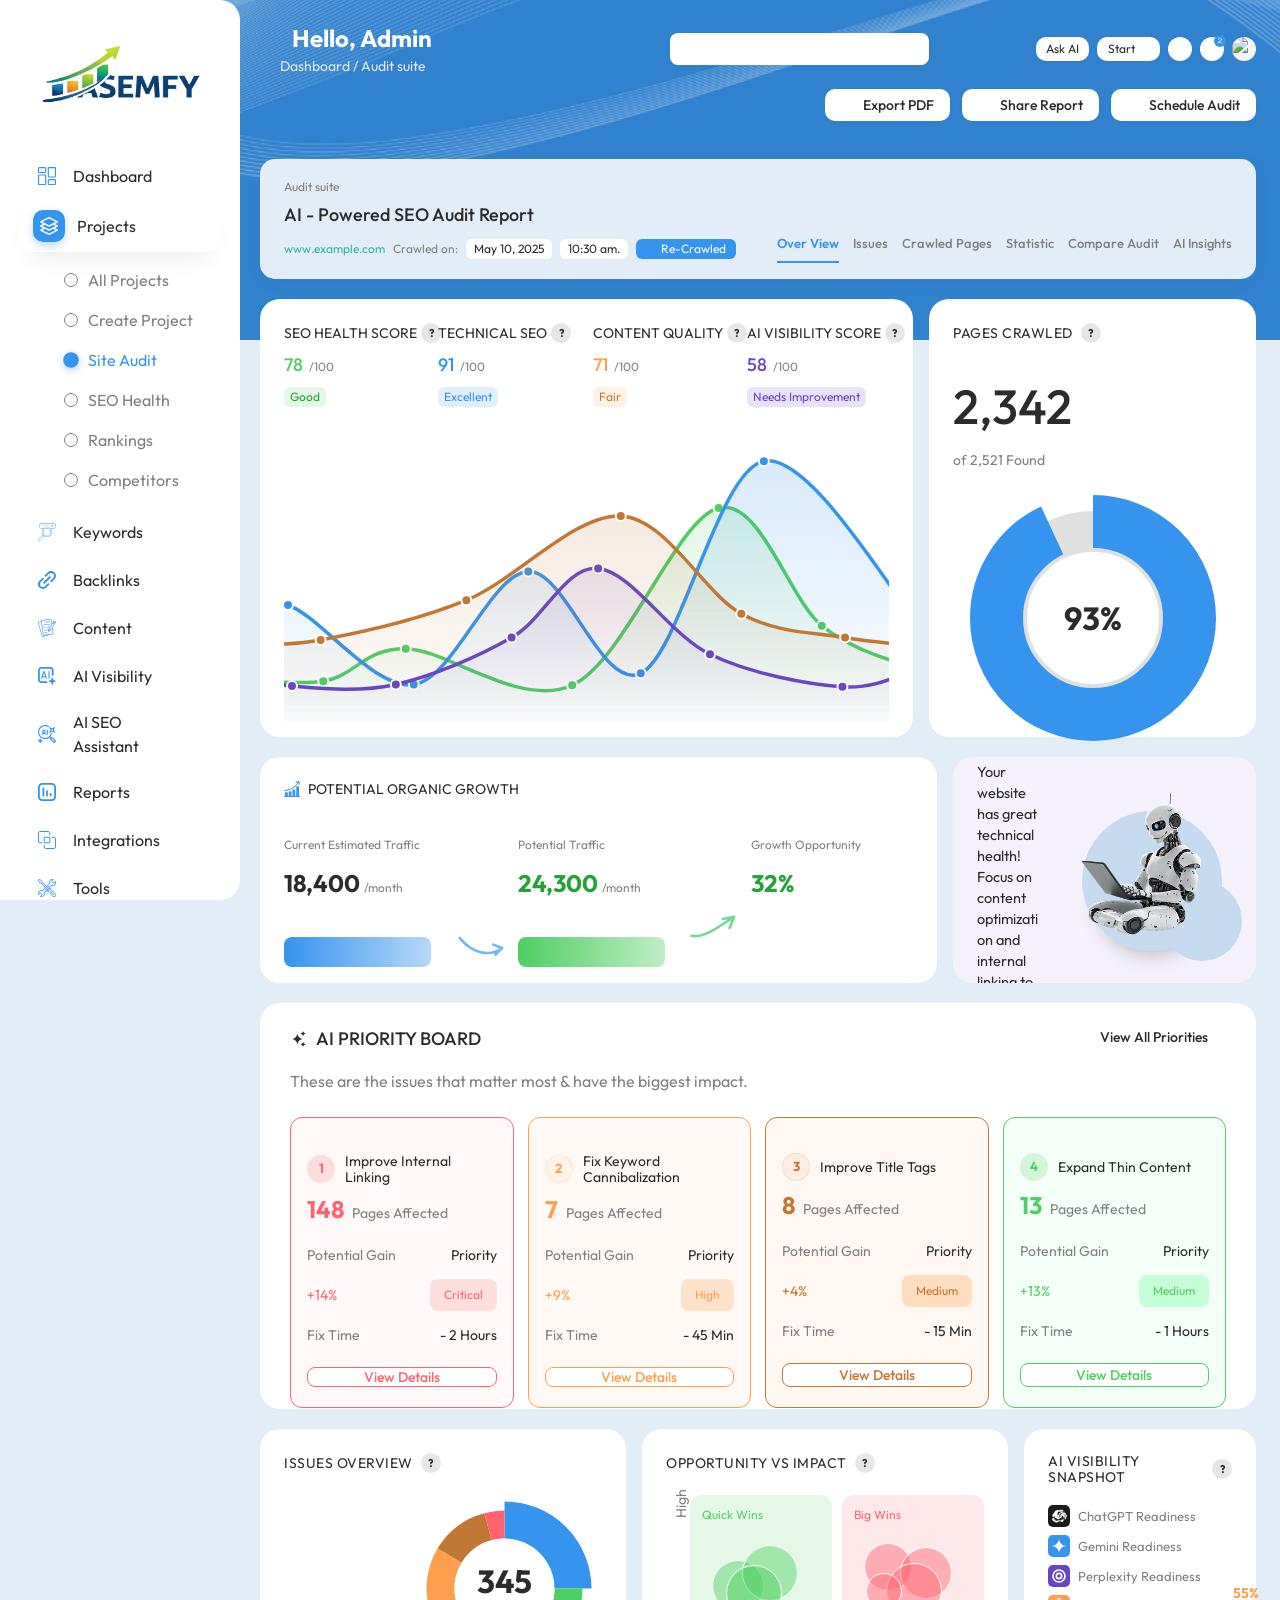
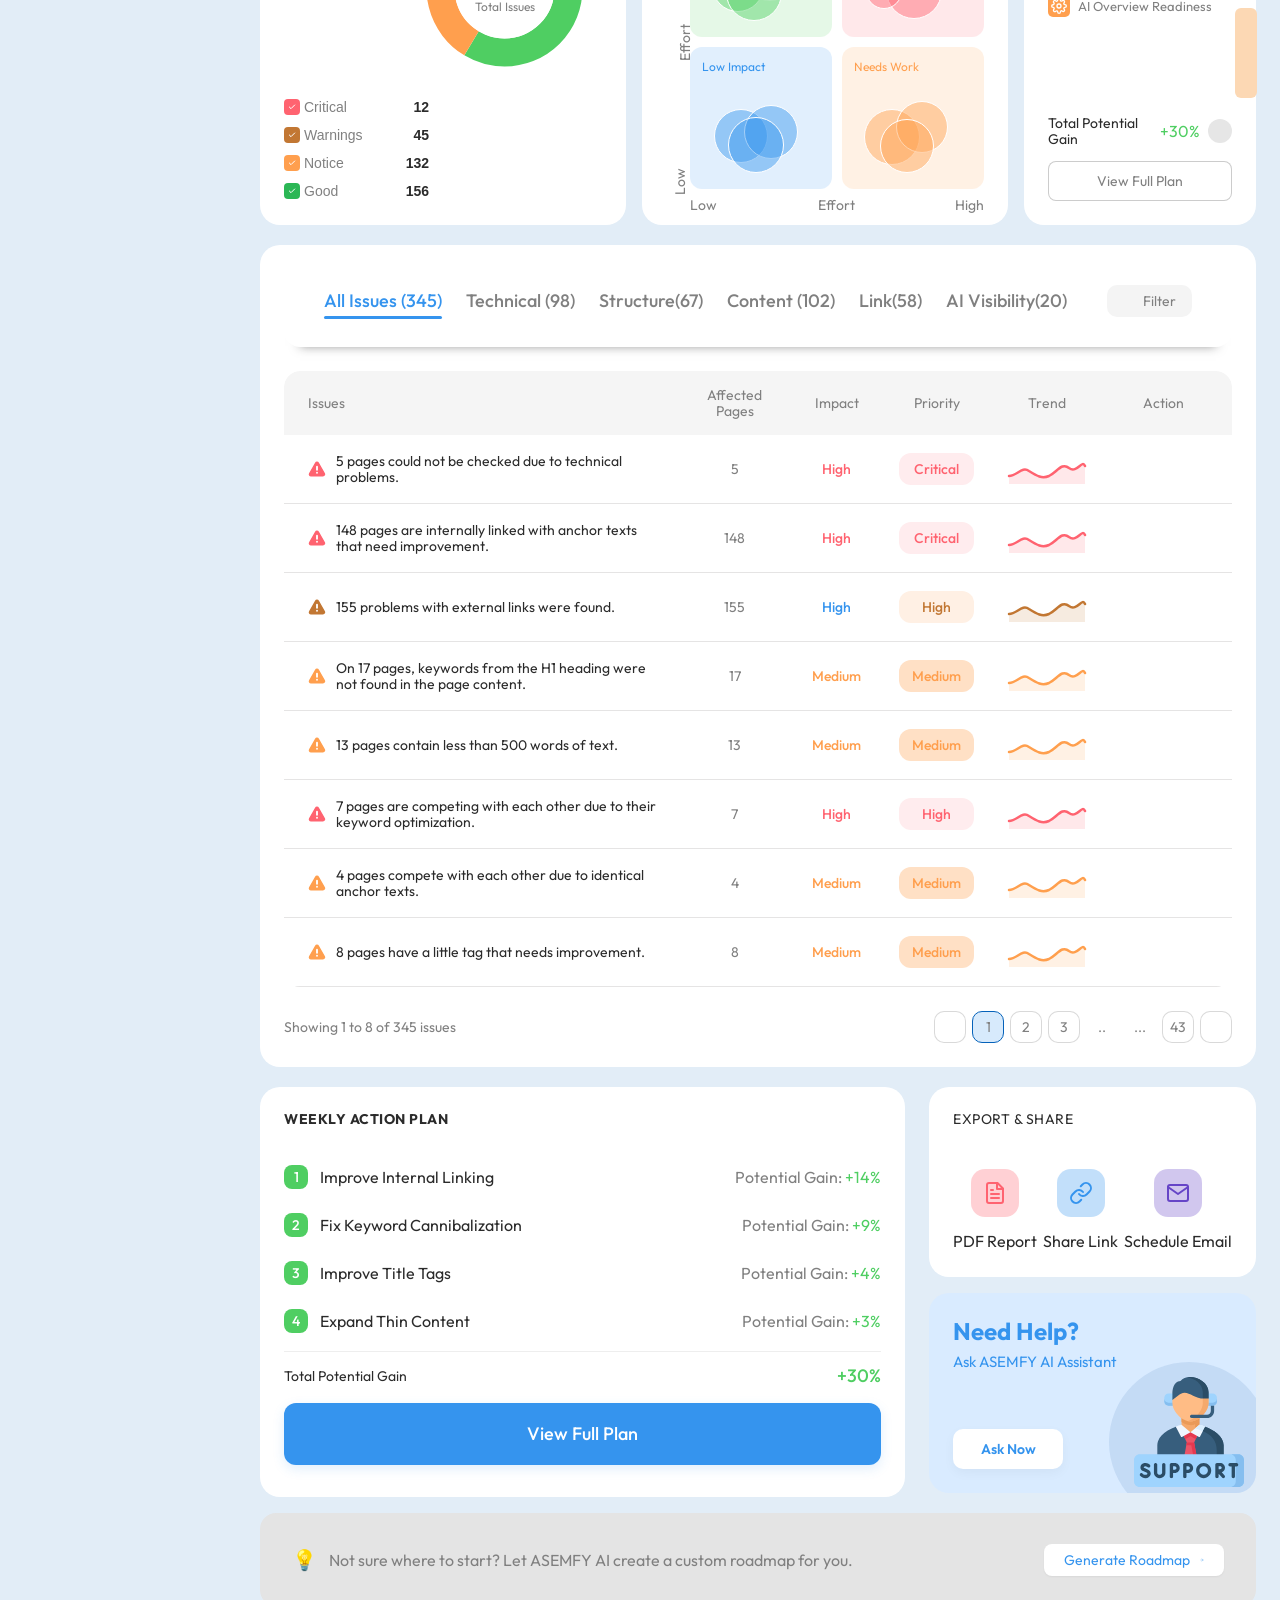
==== seo/index.html @ 0659c1d7 "refactor: update sidebar component styling and implement new expected impact circular layout" ====
<!DOCTYPE html>
<html lang="en">

<head>
  <meta charset="UTF-8">
  <meta name="viewport" content="width=device-width, initial-scale=1.0">
  <title>AI-Powered SEO Audit Report - ASEMFY</title>
  <meta name="description" content="AI-Powered SEO Audit Report Dashboard for comprehensive website analysis.">
  <link rel="stylesheet" href="css/style.css?v=11.0">
  <link rel="preconnect" href="https://fonts.googleapis.com">
  <link rel="preconnect" href="https://fonts.gstatic.com" crossorigin>
  <link href="https://fonts.googleapis.com/css2?family=Outfit:wght@300;400;500;600;700&display=swap" rel="stylesheet">
  <script src="https://unpkg.com/lucide@latest"></script>
  <script src="https://cdn.jsdelivr.net/npm/chart.js"></script>
  <style>
    /* AI Parts Animation Overrides */
    @keyframes floatRobot {
      0% {
        transform: translateY(0);
      }

      50% {
        transform: translateY(-8px);
      }

      100% {
        transform: translateY(0);
      }
    }

    .robot-img {
      animation: floatRobot 4s ease-in-out infinite !important;
      transition: transform 0.3s ease-in-out !important;
    }

    .ai-insight-card:hover .robot-img {
      transform: translateY(-8px) scale(1.05) !important;
    }

    .help-avatar-wrap img {
      transition: transform 0.3s ease-in-out !important;
    }

    .help-card:hover .help-avatar-wrap img {
      transform: translateY(-6px) scale(1.08) rotate(3deg) !important;
    }

    .vis-bar-column {
      transition: transform 0.2s ease, filter 0.2s ease !important;
    }

    .vis-bar-column:hover {
      transform: scaleY(1.05) !important;
      filter: brightness(0.95) !important;
      cursor: pointer !important;
    }

    /* Help Card Figma Exact Match */
    .help-card {
      height: 200px !important;
      background: #d9ebff !important;
      border-radius: 20px !important;
      position: relative !important;
      overflow: hidden !important;
      padding: 24px !important;
      display: flex !important;
      flex-direction: column !important;
      justify-content: space-between !important;
      align-items: flex-start !important;
    }

    .help-content {
      position: relative !important;
      z-index: 2 !important;
      max-width: 65% !important;
      display: flex !important;
      flex-direction: column !important;
    }

    .help-content h3 {
      color: #3594EE !important;
      font-size: 24px !important;
      font-weight: 700 !important;
      margin-top: 0 !important;
      margin-bottom: 6px !important;
      line-height: 28px !important;
    }

    .help-content p {
      color: #3594EE !important;
      font-size: 15px !important;
      font-weight: 400 !important;
      margin-top: 0 !important;
      margin-bottom: 20px !important;
      line-height: 22px !important;
    }

    .btn-white-sm {
      width: 110px !important;
      height: 40px !important;
      border: none !important;
      border-radius: 10px !important;
      background: #fff !important;
      color: #3594EE !important;
      font-size: 14px !important;
      font-weight: 600 !important;
      cursor: pointer !important;
      box-shadow: 0 4px 12px rgba(0, 0, 0, .04) !important;
      transition: all 0.3s !important;
      display: inline-flex !important;
      justify-content: center !important;
      align-items: center !important;
      padding: 0 !important;
    }

    .btn-white-sm:hover {
      background: #3594EE !important;
      color: #fff !important;
      transform: none !important;
      box-shadow: 0 6px 16px rgba(53, 148, 238, .25) !important;
    }

    .help-avatar-wrap {
      position: absolute !important;
      right: 12px !important;
      bottom: 6px !important;
      width: 110px !important;
      height: 110px !important;
      z-index: 2 !important;
      pointer-events: none !important;
      overflow: visible !important;
    }

    .help-avatar-wrap img {
      width: 100% !important;
      height: 100% !important;
      object-fit: contain !important;
    }

    .help-avatar-wrap::before {
      content: '' !important;
      position: absolute !important;
      right: -25px !important;
      bottom: -35px !important;
      width: 160px !important;
      height: 160px !important;
      background: rgba(120, 160, 210, 0.22) !important;
      border-radius: 50% !important;
      z-index: -1 !important;
      left: auto !important;
      top: auto !important;
      transform: none !important;
    }

    [data-theme="dark"] .help-card {
      background: #16222f !important;
    }

    [data-theme="dark"] .help-avatar-wrap::before {
      background: rgba(120, 160, 210, 0.1) !important;
    }
  </style>
</head>

<body>
  <div class="dashboard-container">

    <!-- ===== SIDEBAR ===== -->
    <aside class="sidebar" id="sidebar">
      <div class="logo-container">
        <img src="assets/logo.png" alt="ASEMFY Logo" class="logo-img">
      </div>

      <nav class="sidebar-menu">
        <a href="#" class="menu-item">
          <div class="menu-icon-box"><img src="assets/dashboard.svg" alt="Dashboard" class="menu-icon-img"></div>
          <span>Dashboard</span>
        </a>

        <div class="menu-section open">
          <a href="#" class="menu-item projects-item active">
            <div class="menu-icon-box"><img src="assets/project.svg" alt="Projects" class="menu-icon-img"></div>
            <span>Projects</span>
            <i data-lucide="chevron-right" class="menu-chevron"></i>
          </a>
          <div class="submenu">
            <a href="#" class="submenu-item"><span class="submenu-dot"></span>All Projects</a>
            <a href="#" class="submenu-item"><span class="submenu-dot"></span>Create Project</a>
            <a href="#" class="submenu-item active"><span class="submenu-dot filled"></span>Site Audit</a>
            <a href="#" class="submenu-item"><span class="submenu-dot"></span>SEO Health</a>
            <a href="#" class="submenu-item"><span class="submenu-dot"></span>Rankings</a>
            <a href="#" class="submenu-item"><span class="submenu-dot"></span>Competitors</a>
          </div>
        </div>

        <a href="#" class="menu-item">
          <div class="menu-icon-box"><img src="assets/keyward.svg" alt="Keywords" class="menu-icon-img"></div>
          <span>Keywords</span>
          <i data-lucide="chevron-right" class="menu-chevron"></i>
        </a>
        <a href="#" class="menu-item">
          <div class="menu-icon-box"><img src="assets/Group.svg" alt="Backlinks" class="menu-icon-img"></div>
          <span>Backlinks</span>
          <i data-lucide="chevron-right" class="menu-chevron"></i>
        </a>
        <a href="#" class="menu-item">
          <div class="menu-icon-box"><img src="assets/content.svg" alt="Content" class="menu-icon-img"></div>
          <span>Content</span>
          <i data-lucide="chevron-right" class="menu-chevron"></i>
        </a>
        <a href="#" class="menu-item">
          <div class="menu-icon-box"><img src="assets/visibility.svg" alt="AI Visibility" class="menu-icon-img"></div>
          <span>AI Visibility</span>
          <i data-lucide="chevron-right" class="menu-chevron"></i>
        </a>
        <a href="#" class="menu-item">
          <div class="menu-icon-box"><img src="assets/Ai.svg" alt="AI SEO Assistant" class="menu-icon-img"></div>
          <span>AI SEO Assistant</span>
          <i data-lucide="chevron-right" class="menu-chevron"></i>
        </a>
        <a href="#" class="menu-item">
          <div class="menu-icon-box"><img src="assets/report.svg" alt="Reports" class="menu-icon-img"></div>
          <span>Reports</span>
          <i data-lucide="chevron-right" class="menu-chevron"></i>
        </a>
        <a href="#" class="menu-item">
          <div class="menu-icon-box"><img src="assets/intigrations.svg" alt="Integrations" class="menu-icon-img"></div>
          <span>Integrations</span>
          <i data-lucide="chevron-right" class="menu-chevron"></i>
        </a>
        <a href="#" class="menu-item">
          <div class="menu-icon-box"><img src="assets/tools.svg" alt="Tools" class="menu-icon-img"></div>
          <span>Tools</span>
          <i data-lucide="chevron-right" class="menu-chevron"></i>
        </a>
        <a href="#" class="menu-item">
          <div class="menu-icon-box"><img src="assets/admin.svg" alt="Administration" class="menu-icon-img"></div>
          <span>Administration</span>
          <i data-lucide="chevron-right" class="menu-chevron"></i>
        </a>
        <a href="#" class="menu-item">
          <div class="menu-icon-box"><img src="assets/seting.svg" alt="Settings" class="menu-icon-img"></div>
          <span>Settings</span>
          <i data-lucide="chevron-right" class="menu-chevron"></i>
        </a>
      </nav>

      <div class="user-profile">
        <div class="avatar">TA</div>
        <div class="profile-info">
          <span class="profile-name">Taleb A.</span>
          <span class="profile-role">Growth operator</span>
        </div>
      </div>
    </aside>

    <!-- Sidebar Mobile Backdrop Overlay -->
    <div class="sidebar-backdrop" id="sidebarBackdrop"></div>

    <!-- ===== MAIN CONTENT ===== -->
    <main class="main-content">

      <!-- Header Banner (Height 414px with background head.png) -->
      <div class="header-banner">
        <!-- Top Bar -->
        <header class="top-bar">
          <div class="top-left">
            <div class="top-left-row">
              <button class="header-menu-btn" id="mobileToggle"><i data-lucide="menu"></i></button>
              <h2 class="welcome-text">Hello, Admin</h2>
            </div>
            <div class="breadcrumb">
              <i data-lucide="home" class="home-icon-filled"></i>
              <span>Dashboard / Audit suite</span>
            </div>
          </div>
          <div class="top-right">
            <div class="search-box">
              <input type="text" placeholder="">
              <i data-lucide="search" class="search-icon"></i>
            </div>
            <button class="btn btn-white-round btn-ask-ai">Ask AI</button>
            <button class="btn btn-white-round btn-start">Start <i data-lucide="chevron-down"
                class="btn-sm-icon"></i></button>
            <button class="icon-btn" id="themeToggle"><i data-lucide="sun"></i></button>
            <button class="icon-btn notif-btn"><i data-lucide="bell"></i><span class="notif-badge">2</span></button>
            <div class="user-avatar"><img
                src="https://images.unsplash.com/photo-1507003211169-0a1dd7228f2d?auto=format&fit=crop&w=100&q=80"
                alt="Admin"></div>
          </div>
        </header>

        <!-- Action Buttons -->
        <div class="header-actions">
          <button class="back-btn-overview" id="backToOverview" title="Back to Overview" style="display: none;">
            <img src="assets/back.svg" alt="Back" width="18" height="18">
          </button>
          <div class="header-right-actions">
            <button class="btn btn-title-white"><i data-lucide="printer"></i> Export PDF</button>
            <button class="btn btn-title-white"><i data-lucide="share-2"></i> Share Report</button>
            <button class="btn btn-title-white"><i data-lucide="share-2"></i> Schedule Audit</button>
          </div>
        </div>
      </div>

      <!-- Content Body -->
      <div class="content-body">
        <div id="overview-view" class="view-container active">
          <!-- Title Section Card -->
          <div class="card title-card">
            <div class="title-card-left">
              <span class="subtitle">Audit suite</span>
              <h1 class="page-title">AI - Powered SEO Audit Report</h1>
              <div class="domain-row">
                <a href="#" class="domain-link">www.example.com</a>
                <span class="crawl-label">Crawled on:</span>
                <span class="crawl-tag">May 10, 2025</span>
                <span class="crawl-tag">10:30 am.</span>
                <button class="btn btn-recrawled"><i data-lucide="refresh-cw"></i> Re-Crawled</button>
              </div>
            </div>

            <!-- Tabs -->
            <nav class="audit-tabs">
              <button class="tab active">Over View</button>
              <button class="tab">Issues</button>
              <button class="tab">Crawled Pages</button>
              <button class="tab">Statistic</button>
              <button class="tab">Compare Audit</button>
              <button class="tab highlight">AI Insights</button>
            </nav>
          </div>

          <!-- Row 1: SEO Summary + Pages Crawled -->
          <div class="row row-one">
            <div class="card seo-summary-card">

              <!-- Score Cards Row -->
              <div class="score-cards-row">
                <div class="score-card">
                  <div class="score-card-header"><span class="score-title">SEO HEALTH SCORE</span><span
                      class="help-dot">?</span></div>
                  <div class="score-val"><span class="score-num green">78</span><span class="score-of">/100</span></div>
                  <span class="score-badge good">Good</span>
                </div>
                <div class="score-card">
                  <div class="score-card-header"><span class="score-title">TECHNICAL SEO</span><span
                      class="help-dot">?</span></div>
                  <div class="score-val"><span class="score-num blue">91</span><span class="score-of">/100</span></div>
                  <span class="score-badge excellent">Excellent</span>
                </div>
                <div class="score-card">
                  <div class="score-card-header"><span class="score-title">CONTENT QUALITY</span><span
                      class="help-dot">?</span></div>
                  <div class="score-val"><span class="score-num orange">71</span><span class="score-of">/100</span>
                  </div>
                  <span class="score-badge fair">Fair</span>
                </div>
                <div class="score-card">
                  <div class="score-card-header"><span class="score-title">AI VISIBILITY SCORE</span><span
                      class="help-dot">?</span></div>
                  <div class="score-val"><span class="score-num purple">58</span><span class="score-of">/100</span>
                  </div>
                  <span class="score-badge needs">Needs Improvement</span>
                </div>
              </div>
              <div class="chart-area">
                <canvas id="seoSummaryChart"></canvas>
                <div class="chart-tooltip" id="chartTooltip" style="display: none;"><span class="tt-label"
                    id="ttLabel">Content Quality</span><span class="tt-val" id="ttVal">71%</span></div>
              </div>
            </div>

            <div class="card pages-crawled-card">
              <div class="card-header">
                <h3>PAGES CRAWLED</h3><span class="help-dot">?</span>
              </div>
              <div class="donut-layout">
                <div class="donut-left">
                  <span class="donut-big-num">2,342</span>
                  <span class="donut-sub">of 2,521 Found</span>
                </div>
                <div class="donut-right">
                  <canvas id="pagesCrawledDonut" width="258" height="258"></canvas>
                  <span class="donut-center-val">93%</span>
                </div>
              </div>
            </div>
          </div>

          <!-- Row 2: Organic Growth + AI Insight -->
          <div class="row row-two">
            <div class="card organic-card">
              <div class="organic-header">
                <img src="assets/organic.svg" alt="Organic" class="organic-icon">
                <h3>POTENTIAL ORGANIC GROWTH</h3>
              </div>
              <div class="organic-layout">
                <div class="organic-col">
                  <span class="organic-label">Current Estimated Traffic</span>
                  <div class="organic-val">
                    <span class="organic-num">18,400</span><span class="organic-unit">/month</span>
                  </div>
                  <div class="organic-bar blue-bar"></div>
                </div>

                <div class="organic-arrow-wrap">
                  <svg class="organic-arrow" viewBox="0 0 50 30" fill="none" stroke="#70B8F8" stroke-width="2.3"
                    stroke-linecap="round" stroke-linejoin="round">
                    <path d="M 5,6 C 18,22 34,22 43,15 M 35,12 L 43,15 L 37,21" />
                  </svg>
                </div>

                <div class="organic-col">
                  <span class="organic-label">Potential Traffic</span>
                  <div class="organic-val green">
                    <span class="organic-num">24,300</span><span class="organic-unit">/month</span>
                  </div>
                  <div class="organic-bar green-bar"></div>
                </div>

                <div class="organic-arrow-wrap growth-arrow-wrap">
                  <svg class="organic-arrow" viewBox="0 0 50 30" fill="none" stroke="#74D895" stroke-width="2.3"
                    stroke-linecap="round" stroke-linejoin="round">
                    <path d="M 4,22 C 16,24 28,14 42,5 M 32,7 L 42,5 L 38,15" />
                  </svg>
                </div>

                <div class="organic-col">
                  <span class="organic-label">Growth Opportunity</span>
                  <div class="organic-val green">
                    <span class="organic-num">32%</span>
                  </div>
                  <div class="organic-bar-spacer"></div>
                </div>
              </div>
            </div>

            <div class="card ai-insight-card">
              <div class="ai-insight-content">
                <div class="ai-insight-header">
                  <i data-lucide="sparkles" class="ai-insight-icon"></i>
                  <h2 class="ai-insight-title">AI INSIGHT</h2>
                </div>
                <p class="insight-text">Your website has great technical health! Focus on content optimization and
                  internal
                  linking to unlock more traffic.</p>
              </div>
              <div class="ai-insight-illustration">
                <div class="ellipse-1"></div>
                <div class="ellipse-2"></div>
                <img src="assets/Image.png" alt="AI Robot Assistant" class="robot-img">
              </div>
            </div>
          </div>

          <!-- AI Priority Board -->
          <section class="priority-section">
            <div class="priority-header">
              <div class="priority-header-left">
                <div class="priority-title-row">
                  <img src="assets/ai1.svg" alt="AI Priority" class="accent-icon">
                  <h3>AI PRIORITY BOARD</h3>
                </div>
                <span class="header-desc">These are the issues that matter most & have the biggest impact.</span>
              </div>
              <a href="#" class="view-all">View All Priorities <i data-lucide="chevron-right"></i></a>
            </div>
            <div class="priority-grid">
              <!-- Card 1: Red -->
              <div class="priority-card pc-red">
                <div class="pc-header">
                  <div class="pc-circle circle-red">1</div>
                  <h4>Improve Internal Linking</h4>
                </div>
                <div class="pc-stat-row">
                  <span class="pc-stat-num text-red">148</span>
                  <span class="pc-stat-label">Pages Affected</span>
                </div>
                <div class="pc-details">
                  <div class="pc-detail-row">
                    <span class="pc-detail-label">Potential Gain</span>
                    <span class="pc-detail-label dark-label">Priority</span>
                  </div>
                  <div class="pc-detail-row">
                    <span class="pc-gain-val text-red">+14%</span>
                    <span class="pc-badge badge-red">Critical</span>
                  </div>
                  <div class="pc-detail-row">
                    <span class="pc-detail-label">Fix Time</span>
                    <span class="pc-time-val">- 2 Hours</span>
                  </div>
                </div>
                <button class="pc-btn btn-red">View Details</button>
              </div>

              <!-- Card 2: Orange -->
              <div class="priority-card pc-orange">
                <div class="pc-header">
                  <div class="pc-circle circle-orange">2</div>
                  <h4>Fix Keyword Cannibalization</h4>
                </div>
                <div class="pc-stat-row">
                  <span class="pc-stat-num text-orange">7</span>
                  <span class="pc-stat-label">Pages Affected</span>
                </div>
                <div class="pc-details">
                  <div class="pc-detail-row">
                    <span class="pc-detail-label">Potential Gain</span>
                    <span class="pc-detail-label dark-label">Priority</span>
                  </div>
                  <div class="pc-detail-row">
                    <span class="pc-gain-val text-orange">+9%</span>
                    <span class="pc-badge badge-orange">High</span>
                  </div>
                  <div class="pc-detail-row">
                    <span class="pc-detail-label">Fix Time</span>
                    <span class="pc-time-val">- 45 Min</span>
                  </div>
                </div>
                <button class="pc-btn btn-orange">View Details</button>
              </div>

              <!-- Card 3: Brown -->
              <div class="priority-card pc-brown">
                <div class="pc-header">
                  <div class="pc-circle circle-brown">3</div>
                  <h4>Improve Title Tags</h4>
                </div>
                <div class="pc-stat-row">
                  <span class="pc-stat-num text-brown">8</span>
                  <span class="pc-stat-label">Pages Affected</span>
                </div>
                <div class="pc-details">
                  <div class="pc-detail-row">
                    <span class="pc-detail-label">Potential Gain</span>
                    <span class="pc-detail-label dark-label">Priority</span>
                  </div>
                  <div class="pc-detail-row">
                    <span class="pc-gain-val text-brown">+4%</span>
                    <span class="pc-badge badge-brown">Medium</span>
                  </div>
                  <div class="pc-detail-row">
                    <span class="pc-detail-label">Fix Time</span>
                    <span class="pc-time-val">- 15 Min</span>
                  </div>
                </div>
                <button class="pc-btn btn-brown">View Details</button>
              </div>

              <!-- Card 4: Green -->
              <div class="priority-card pc-green">
                <div class="pc-header">
                  <div class="pc-circle circle-green">4</div>
                  <h4>Expand Thin Content</h4>
                </div>
                <div class="pc-stat-row">
                  <span class="pc-stat-num text-green">13</span>
                  <span class="pc-stat-label">Pages Affected</span>
                </div>
                <div class="pc-details">
                  <div class="pc-detail-row">
                    <span class="pc-detail-label">Potential Gain</span>
                    <span class="pc-detail-label dark-label">Priority</span>
                  </div>
                  <div class="pc-detail-row">
                    <span class="pc-gain-val text-green">+13%</span>
                    <span class="pc-badge badge-green">Medium</span>
                  </div>
                  <div class="pc-detail-row">
                    <span class="pc-detail-label">Fix Time</span>
                    <span class="pc-time-val">- 1 Hours</span>
                  </div>
                </div>
                <button class="pc-btn btn-green">View Details</button>
              </div>
            </div>
          </section>

          <!-- Row 3: Issues Overview + Opportunity + AI Visibility -->
          <div class="row row-three">
            <div class="card issues-overview-card">
              <div class="card-header">
                <h3>ISSUES OVERVIEW</h3><span class="help-dot">?</span>
              </div>
              <div class="issues-body-layout">
                <div class="issues-donut-wrap">
                  <canvas id="issuesOverviewDonut" width="195" height="195"></canvas>
                  <div class="issues-donut-center"><span class="idc-num">345</span><span class="idc-label">Total
                      Issues</span>
                  </div>
                </div>
                <div class="issues-legend">
                  <div class="il-row-item">
                    <div class="il-left-group">
                      <span class="il-checkbox bg-red">
                        <svg viewBox="0 0 24 24" fill="none" stroke="#fff" stroke-width="3" stroke-linecap="round"
                          stroke-linejoin="round" class="check-icon">
                          <polyline points="20 6 9 17 4 12"></polyline>
                        </svg>
                      </span>
                      <span class="il-label">Critical</span>
                    </div>
                    <strong class="il-val">12</strong>
                  </div>
                  <div class="il-row-item">
                    <div class="il-left-group">
                      <span class="il-checkbox bg-brown">
                        <svg viewBox="0 0 24 24" fill="none" stroke="#fff" stroke-width="3" stroke-linecap="round"
                          stroke-linejoin="round" class="check-icon">
                          <polyline points="20 6 9 17 4 12"></polyline>
                        </svg>
                      </span>
                      <span class="il-label">Warnings</span>
                    </div>
                    <strong class="il-val">45</strong>
                  </div>
                  <div class="il-row-item">
                    <div class="il-left-group">
                      <span class="il-checkbox bg-orange">
                        <svg viewBox="0 0 24 24" fill="none" stroke="#fff" stroke-width="3" stroke-linecap="round"
                          stroke-linejoin="round" class="check-icon">
                          <polyline points="20 6 9 17 4 12"></polyline>
                        </svg>
                      </span>
                      <span class="il-label">Notice</span>
                    </div>
                    <strong class="il-val">132</strong>
                  </div>
                  <div class="il-row-item">
                    <div class="il-left-group">
                      <span class="il-checkbox bg-green">
                        <svg viewBox="0 0 24 24" fill="none" stroke="#fff" stroke-width="3" stroke-linecap="round"
                          stroke-linejoin="round" class="check-icon">
                          <polyline points="20 6 9 17 4 12"></polyline>
                        </svg>
                      </span>
                      <span class="il-label">Good</span>
                    </div>
                    <strong class="il-val">156</strong>
                  </div>
                </div>
              </div>
            </div>

            <div class="card opportunity-card">
              <div class="card-header opportunity-header">
                <h3>OPPORTUNITY VS IMPACT</h3><span class="help-dot">?</span>
              </div>
              <div class="matrix-container">
                <div class="matrix-wrapper">
                  <div class="matrix">
                    <!-- Quick Wins (Green Box) -->
                    <div class="matrix-cell qw">
                      <span class="mc-title">Quick Wins</span>
                      <div class="bubbles-box">
                        <div class="venn-circle qw-bubble b1"></div>
                        <div class="venn-circle qw-bubble b2"></div>
                        <div class="venn-circle qw-bubble b3"></div>
                      </div>
                    </div>

                    <!-- Big Wins (Red Box) -->
                    <div class="matrix-cell bw">
                      <span class="mc-title">Big Wins</span>
                      <div class="bubbles-box">
                        <div class="venn-circle bw-bubble b1"></div>
                        <div class="venn-circle bw-bubble b2"></div>
                        <div class="venn-circle bw-bubble b3"></div>
                        <div class="venn-circle bw-bubble b4"></div>
                      </div>
                    </div>

                    <!-- Low Impact (Blue Box) -->
                    <div class="matrix-cell li">
                      <span class="mc-title">Low Impact</span>
                      <div class="bubbles-box">
                        <div class="venn-circle li-bubble b1"></div>
                        <div class="venn-circle li-bubble b2"></div>
                        <div class="venn-circle li-bubble b3"></div>
                      </div>
                    </div>

                    <!-- Needs Work (Orange Box) -->
                    <div class="matrix-cell nw">
                      <span class="mc-title">Needs Work</span>
                      <div class="bubbles-box">
                        <div class="venn-circle nw-bubble b1"></div>
                        <div class="venn-circle nw-bubble b2"></div>
                        <div class="venn-circle nw-bubble b3"></div>
                      </div>
                    </div>
                  </div>
                </div>

                <!-- Axis Labels -->
                <div class="axis-y-group">
                  <span class="axis-label">High</span>
                  <span class="axis-label effort-y">Effort</span>
                  <span class="axis-label">Low</span>
                </div>
                <div class="axis-x-group">
                  <span class="axis-label">Low</span>
                  <span class="axis-label">Effort</span>
                  <span class="axis-label">High</span>
                </div>
              </div>
            </div>

            <div class="card ai-vis-card">
              <div class="card-header ai-vis-header">
                <h3>AI VISIBILITY SNAPSHOT</h3><span class="help-dot">?</span>
              </div>
              <div class="vis-content-layout">
                <div class="vis-left-col">
                  <div class="vis-legend-list">
                    <div class="vis-legend-item">
                      <div class="vis-icon" style="background:#1a1a1a">
                        <svg viewBox="0 0 24 24" fill="currentColor" style="width: 18px; height: 18px; color: #fff;">
                          <path
                            d="M21.74 11.57a3.84 3.84 0 0 0-.25-2.28 4.02 4.02 0 0 0-1.74-1.92 8.1 8.1 0 0 0-1-.44 4.03 4.03 0 0 0-1.84-2.8 3.96 3.96 0 0 0-2.5-.54 4.05 4.05 0 0 0-2.3 1.13c-.26-.14-.54-.25-.83-.34a4.02 4.02 0 0 0-3.32.32 4.04 4.04 0 0 0-1.98 2.37 8 8 0 0 0-.41.93 4.03 4.03 0 0 0-2.26 2.5 3.98 3.98 0 0 0 .19 2.55 4.02 4.02 0 0 0 1.54 1.94c.05.03.09.06.14.08a4.02 4.02 0 0 0 1.83 2.8 4 4 0 0 0 2.5.53 4.03 4.03 0 0 0 2.31-1.12c.26.14.54.25.82.33a4 4 0 0 0 3.32-.32 4.04 4.04 0 0 0 1.99-2.37c.14-.3.26-.6.36-.92a4.02 4.02 0 0 0 2.27-2.5c.2-.82.13-1.68-.19-2.45zm-7.6 7.42a2.38 2.38 0 0 1-1.25.35c-.46 0-.91-.13-1.3-.38l.12-.07 3.5-2.02a.79.79 0 0 0 .4-.68v-4.88l1.45.84c.6.35.98.98.98 1.68v4.06a2.4 2.4 0 0 1-1.9 2.1zm-6.68-1.57a2.36 2.36 0 0 1-.65-1.13 2.39 2.39 0 0 1 .15-1.91l.1.06 3.5 2.02c.23.13.5.13.73 0l4.22-2.44v1.68c0 .7-.38 1.34-.98 1.69l-3.52 2.03a2.38 2.38 0 0 1-3.55-.96zm-1.78-6.1a2.39 2.39 0 0 1-.6 1.89c.33-.36.78-.6 1.27-.67l.02.13v4.04c0 .26.14.5.37.64l4.23 2.44-1.45.84a1.95 1.95 0 0 1-1.68 0l-3.52-2.03a2.38 2.38 0 0 1-.84-3.5zm7.33-4.88a2.38 2.38 0 0 1 1.9-.34 2.39 2.39 0 0 1 1.6 1.25l-.12.07-3.5 2.02a.79.79 0 0 0-.4.68v4.88l-1.45-.84a1.95 1.95 0 0 1-.98-1.68v-4.06a2.4 2.4 0 0 1 .95-1.98zm6.67 1.57c.4.32.7.75.87 1.24a2.38 2.38 0 0 1-.16 1.86l-.1-.05-3.5-2.03a.8.8 0 0 0-.73 0l-4.22 2.44V9.82c0-.7.38-1.33.98-1.68l3.52-2.03a2.39 2.39 0 0 1 3.34.89zm1.79 6.1a2.39 2.39 0 0 1-.6 1.9c-.33.36-.78.6-1.27.66l-.02-.13V11.2a.79.79 0 0 0-.37-.64L14.7 8.12l1.45-.84a1.95 1.95 0 0 1 1.68 0l3.52 2.03a2.38 2.38 0 0 1 .84 3.5zM12 13.9a1.9 1.9 0 1 1 0-3.8 1.9 1.9 0 0 1 0 3.8z" />
                        </svg>
                      </div><span>ChatGPT Readiness</span>
                    </div>
                    <div class="vis-legend-item">
                      <div class="vis-icon" style="background:#3594ee">
                        <svg viewBox="0 0 24 24" fill="currentColor" style="width: 18px; height: 18px; color: #fff;">
                          <path
                            d="M12 2c0 5.523 4.477 10 10 10-5.523 0-10 4.477-10 10-0-5.523-4.477-10-10-10 4.477 0 10-4.477 10-10z" />
                        </svg>
                      </div><span>Gemini Readiness</span>
                    </div>
                    <div class="vis-legend-item">
                      <div class="vis-icon" style="background:#6645c7">
                        <svg viewBox="0 0 24 24" fill="none" stroke="currentColor" stroke-width="2.5"
                          stroke-linecap="round" stroke-linejoin="round"
                          style="width: 16px; height: 16px; color: #fff; fill: none;">
                          <path
                            d="M12 3a9 9 0 1 0 9 9 9 9 0 0 0-9-9zm0 5a4 4 0 1 1-4 4 4 4 0 0 1 4-4zm0 8a4 4 0 1 1 4-4 4 4 0 0 1-4 4z" />
                        </svg>
                      </div><span>Perplexity Readiness</span>
                    </div>
                    <div class="vis-legend-item">
                      <div class="vis-icon" style="background:#ff9f4e">
                        <svg viewBox="0 0 24 24" fill="none" stroke="currentColor" stroke-width="2"
                          stroke-linecap="round" stroke-linejoin="round"
                          style="width: 16px; height: 16px; color: #fff; fill: none;">
                          <circle cx="12" cy="12" r="3" />
                          <path
                            d="M19.4 15a1.65 1.65 0 0 0 .33 1.82l.06.06a2 2 0 1 1-2.83 2.83l-.06-.06a1.65 1.65 0 0 0-1.82-.33 1.65 1.65 0 0 0-1 1.51V21a2 2 0 0 1-4 0v-.09A1.65 1.65 0 0 0 9 19.4a1.65 1.65 0 0 0-1.82.33l-.06.06a2 2 0 1 1-2.83-2.83l.06-.06a1.65 1.65 0 0 0 .33-1.82 1.65 1.65 0 0 0-1.51-1H3a2 2 0 0 1 0-4h.09A1.65 1.65 0 0 0 4.6 9a1.65 1.65 0 0 0-.33-1.82l-.06-.06a2 2 0 1 1 2.83-2.83l.06.06a1.65 1.65 0 0 0 1.82.33H9a1.65 1.65 0 0 0 1-1.51V3a2 2 0 0 1 4 0v.09a1.65 1.65 0 0 0 1 1.51 1.65 1.65 0 0 0 1.82-.33l.06-.06a2 2 0 1 1 2.83 2.83l-.06.06a1.65 1.65 0 0 0-.33 1.82V9a1.65 1.65 0 0 0 1.51 1H21a2 2 0 0 1 0 4h-.09a1.65 1.65 0 0 0-1.51 1z" />
                        </svg>
                      </div><span>AI Overview Readiness</span>
                    </div>
                  </div>
                </div>
                <div class="vis-bars">
                  <div class="vis-bar-group">
                    <div class="vis-bar-tooltip bg-orange">55%</div>
                    <div class="vis-bar-column bg-light-orange" style="height: 90px;"></div>
                  </div>
                  <div class="vis-bar-group">
                    <div class="vis-bar-tooltip bg-purple">71%</div>
                    <div class="vis-bar-column bg-light-purple" style="height: 135px;"></div>
                  </div>
                  <div class="vis-bar-group">
                    <div class="vis-bar-tooltip bg-blue">81%</div>
                    <div class="vis-bar-column bg-light-blue" style="height: 170px;"></div>
                  </div>
                  <div class="vis-bar-group">
                    <div class="vis-bar-tooltip bg-gray">78%</div>
                    <div class="vis-bar-column bg-light-gray" style="height: 155px;"></div>
                  </div>
                </div>
              </div>

              <div class="vis-gain-left">
                <span class="vis-gain-label">Total Potential Gain</span>
                <div class="vis-gain-row">
                  <span class="vis-gain-val">+30%</span>
                  <span class="vis-arrow-btn"><i data-lucide="chevron-right"></i></span>
                </div>
              </div>

              <button class="btn btn-outline-full">View Full Plan</button>
            </div>
          </div>

          <!-- Issues Table (Full Width) -->
          <div class="card table-card">
            <!-- Filter Row -->
            <div class="table-filter-row">
              <div class="filter-tabs">
                <button class="ftab active" data-filter="all">All Issues (345)</button>
                <button class="ftab" data-filter="technical">Technical (98)</button>
                <button class="ftab" data-filter="structure">Structure(67)</button>
                <button class="ftab" data-filter="content">Content (102)</button>
                <button class="ftab" data-filter="link">Link(58)</button>
                <button class="ftab" data-filter="visibility">AI Visibility(20)</button>
              </div>
              <button class="btn btn-filter"><i data-lucide="filter"></i> Filter</button>
            </div>
            <!-- Table -->
            <div class="table-wrap">
              <table>
                <thead>
                  <tr>
                    <th>Issues</th>
                    <th>Affected Pages</th>
                    <th>Impact</th>
                    <th>Priority</th>
                    <th>Trend</th>
                    <th>Action</th>
                  </tr>
                </thead>
                <tbody id="tableBody">
                  <tr data-cat="technical">
                    <td>
                      <div class="issue-title-cell">
                        <svg class="warning-icon" viewBox="0 0 24 24" fill="#FF6370" stroke="#FF6370" stroke-width="2"
                          stroke-linecap="round" stroke-linejoin="round"
                          style="width: 18px; height: 18px; flex-shrink: 0; fill: #FF6370 !important; stroke: #FF6370 !important;">
                          <path d="m21.73 18-8-14a2 2 0 0 0-3.48 0l-8 14A2 2 0 0 0 4 21h16a2 2 0 0 0 1.73-3Z" />
                          <line x1="12" y1="9" x2="12" y2="13" stroke="#ffffff" stroke-width="2.5" />
                          <line x1="12" y1="17" x2="12.01" y2="17" stroke="#ffffff" stroke-width="2.5" />
                        </svg>
                        <span>5 pages could not be checked due to technical problems.</span>
                      </div>
                    </td>
                    <td>5</td>
                    <td><span class="text-red" style="color: #FF6370; font-weight: 500;">High</span></td>
                    <td><span class="badge b-red"
                        style="background: #FFECEE; color: #FF6370; font-weight: 500;">Critical</span></td>
                    <td>
                      <svg viewBox="0 0 80 30" class="sparkline">
                        <path
                          d="M 2 22 C 10 22, 15 12, 22 17 C 30 22, 35 25, 42 22 C 50 18, 55 8, 62 14 C 70 20, 75 5, 78 12"
                          fill="none" stroke="#FF6370" stroke-width="2.5" stroke-linecap="round" />
                        <path
                          d="M 2 22 C 10 22, 15 12, 22 17 C 30 22, 35 25, 42 22 C 50 18, 55 8, 62 14 C 70 20, 75 5, 78 12 L 78 30 L 2 30 Z"
                          fill="rgba(255, 99, 112, 0.15)" stroke="none" />
                      </svg>
                    </td>
                    <td>
                      <div class="tbl-actions">
                        <button class="tbl-act-btn btn-view" title="View"><i data-lucide="eye"></i></button>
                        <button class="tbl-act-btn btn-delete" title="Delete"><i data-lucide="trash-2"></i></button>
                        <button class="tbl-act-btn btn-more" title="More"><i data-lucide="more-vertical"></i></button>
                      </div>
                    </td>
                  </tr>
                  <tr data-cat="link">
                    <td>
                      <div class="issue-title-cell">
                        <svg class="warning-icon" viewBox="0 0 24 24" fill="#FF6370" stroke="#FF6370" stroke-width="2"
                          stroke-linecap="round" stroke-linejoin="round"
                          style="width: 18px; height: 18px; flex-shrink: 0; fill: #FF6370 !important; stroke: #FF6370 !important;">
                          <path d="m21.73 18-8-14a2 2 0 0 0-3.48 0l-8 14A2 2 0 0 0 4 21h16a2 2 0 0 0 1.73-3Z" />
                          <line x1="12" y1="9" x2="12" y2="13" stroke="#ffffff" stroke-width="2.5" />
                          <line x1="12" y1="17" x2="12.01" y2="17" stroke="#ffffff" stroke-width="2.5" />
                        </svg>
                        <span>148 pages are internally linked with anchor texts that need improvement.</span>
                      </div>
                    </td>
                    <td>148</td>
                    <td><span class="text-red" style="color: #FF6370; font-weight: 500;">High</span></td>
                    <td><span class="badge b-red"
                        style="background: #FFECEE; color: #FF6370; font-weight: 500;">Critical</span></td>
                    <td>
                      <svg viewBox="0 0 80 30" class="sparkline">
                        <path
                          d="M 2 22 C 10 22, 15 12, 22 17 C 30 22, 35 25, 42 22 C 50 18, 55 8, 62 14 C 70 20, 75 5, 78 12"
                          fill="none" stroke="#FF6370" stroke-width="2.5" stroke-linecap="round" />
                        <path
                          d="M 2 22 C 10 22, 15 12, 22 17 C 30 22, 35 25, 42 22 C 50 18, 55 8, 62 14 C 70 20, 75 5, 78 12 L 78 30 L 2 30 Z"
                          fill="rgba(255, 99, 112, 0.15)" stroke="none" />
                      </svg>
                    </td>
                    <td>
                      <div class="tbl-actions">
                        <button class="tbl-act-btn btn-view" title="View"><i data-lucide="eye"></i></button>
                        <button class="tbl-act-btn btn-delete" title="Delete"><i data-lucide="trash-2"></i></button>
                        <button class="tbl-act-btn btn-more" title="More"><i data-lucide="more-vertical"></i></button>
                      </div>
                    </td>
                  </tr>
                  <tr data-cat="link">
                    <td>
                      <div class="issue-title-cell">
                        <svg class="warning-icon" viewBox="0 0 24 24" fill="#C27733" stroke="#C27733" stroke-width="2"
                          stroke-linecap="round" stroke-linejoin="round"
                          style="width: 18px; height: 18px; flex-shrink: 0; fill: #C27733 !important; stroke: #C27733 !important;">
                          <path d="m21.73 18-8-14a2 2 0 0 0-3.48 0l-8 14A2 2 0 0 0 4 21h16a2 2 0 0 0 1.73-3Z" />
                          <line x1="12" y1="9" x2="12" y2="13" stroke="#ffffff" stroke-width="2.5" />
                          <line x1="12" y1="17" x2="12.01" y2="17" stroke="#ffffff" stroke-width="2.5" />
                        </svg>
                        <span>155 problems with external links were found.</span>
                      </div>
                    </td>
                    <td>155</td>
                    <td><span class="text-blue" style="color: #3594ee; font-weight: 500;">High</span></td>
                    <td><span class="badge b-brown"
                        style="background: #FFF0E4; color: #C27733; font-weight: 500;">High</span></td>
                    <td>
                      <svg viewBox="0 0 80 30" class="sparkline">
                        <path
                          d="M 2 22 C 10 22, 15 12, 22 17 C 30 22, 35 25, 42 22 C 50 18, 55 8, 62 14 C 70 20, 75 5, 78 12"
                          fill="none" stroke="#C27733" stroke-width="2.5" stroke-linecap="round" />
                        <path
                          d="M 2 22 C 10 22, 15 12, 22 17 C 30 22, 35 25, 42 22 C 50 18, 55 8, 62 14 C 70 20, 75 5, 78 12 L 78 30 L 2 30 Z"
                          fill="rgba(194, 119, 51, 0.15)" stroke="none" />
                      </svg>
                    </td>
                    <td>
                      <div class="tbl-actions">
                        <button class="tbl-act-btn btn-view" title="View"><i data-lucide="eye"></i></button>
                        <button class="tbl-act-btn btn-delete" title="Delete"><i data-lucide="trash-2"></i></button>
                        <button class="tbl-act-btn btn-more" title="More"><i data-lucide="more-vertical"></i></button>
                      </div>
                    </td>
                  </tr>
                  <tr data-cat="content">
                    <td>
                      <div class="issue-title-cell">
                        <svg class="warning-icon" viewBox="0 0 24 24" fill="#FF9F4E" stroke="#FF9F4E" stroke-width="2"
                          stroke-linecap="round" stroke-linejoin="round"
                          style="width: 18px; height: 18px; flex-shrink: 0; fill: #FF9F4E !important; stroke: #FF9F4E !important;">
                          <path d="m21.73 18-8-14a2 2 0 0 0-3.48 0l-8 14A2 2 0 0 0 4 21h16a2 2 0 0 0 1.73-3Z" />
                          <line x1="12" y1="9" x2="12" y2="13" stroke="#ffffff" stroke-width="2.5" />
                          <line x1="12" y1="17" x2="12.01" y2="17" stroke="#ffffff" stroke-width="2.5" />
                        </svg>
                        <span>On 17 pages, keywords from the H1 heading were not found in the page content.</span>
                      </div>
                    </td>
                    <td>17</td>
                    <td><span class="text-orange" style="color: #FF9F4E; font-weight: 500;">Medium</span></td>
                    <td><span class="badge b-orange"
                        style="background: #FFEADA; color: #FF9F4E; font-weight: 500;">Medium</span></td>
                    <td>
                      <svg viewBox="0 0 80 30" class="sparkline">
                        <path
                          d="M 2 22 C 10 22, 15 12, 22 17 C 30 22, 35 25, 42 22 C 50 18, 55 8, 62 14 C 70 20, 75 5, 78 12"
                          fill="none" stroke="#FF9F4E" stroke-width="2.5" stroke-linecap="round" />
                        <path
                          d="M 2 22 C 10 22, 15 12, 22 17 C 30 22, 35 25, 42 22 C 50 18, 55 8, 62 14 C 70 20, 75 5, 78 12 L 78 30 L 2 30 Z"
                          fill="rgba(255, 159, 78, 0.15)" stroke="none" />
                      </svg>
                    </td>
                    <td>
                      <div class="tbl-actions">
                        <button class="tbl-act-btn btn-view" title="View"><i data-lucide="eye"></i></button>
                        <button class="tbl-act-btn btn-delete" title="Delete"><i data-lucide="trash-2"></i></button>
                        <button class="tbl-act-btn btn-more" title="More"><i data-lucide="more-vertical"></i></button>
                      </div>
                    </td>
                  </tr>
                  <tr data-cat="content">
                    <td>
                      <div class="issue-title-cell">
                        <svg class="warning-icon" viewBox="0 0 24 24" fill="#FF9F4E" stroke="#FF9F4E" stroke-width="2"
                          stroke-linecap="round" stroke-linejoin="round"
                          style="width: 18px; height: 18px; flex-shrink: 0; fill: #FF9F4E !important; stroke: #FF9F4E !important;">
                          <path d="m21.73 18-8-14a2 2 0 0 0-3.48 0l-8 14A2 2 0 0 0 4 21h16a2 2 0 0 0 1.73-3Z" />
                          <line x1="12" y1="9" x2="12" y2="13" stroke="#ffffff" stroke-width="2.5" />
                          <line x1="12" y1="17" x2="12.01" y2="17" stroke="#ffffff" stroke-width="2.5" />
                        </svg>
                        <span>13 pages contain less than 500 words of text.</span>
                      </div>
                    </td>
                    <td>13</td>
                    <td><span class="text-orange" style="color: #FF9F4E; font-weight: 500;">Medium</span></td>
                    <td><span class="badge b-orange"
                        style="background: #FFEADA; color: #FF9F4E; font-weight: 500;">Medium</span></td>
                    <td>
                      <svg viewBox="0 0 80 30" class="sparkline">
                        <path
                          d="M 2 22 C 10 22, 15 12, 22 17 C 30 22, 35 25, 42 22 C 50 18, 55 8, 62 14 C 70 20, 75 5, 78 12"
                          fill="none" stroke="#FF9F4E" stroke-width="2.5" stroke-linecap="round" />
                        <path
                          d="M 2 22 C 10 22, 15 12, 22 17 C 30 22, 35 25, 42 22 C 50 18, 55 8, 62 14 C 70 20, 75 5, 78 12 L 78 30 L 2 30 Z"
                          fill="rgba(255, 159, 78, 0.15)" stroke="none" />
                      </svg>
                    </td>
                    <td>
                      <div class="tbl-actions">
                        <button class="tbl-act-btn btn-view" title="View"><i data-lucide="eye"></i></button>
                        <button class="tbl-act-btn btn-delete" title="Delete"><i data-lucide="trash-2"></i></button>
                        <button class="tbl-act-btn btn-more" title="More"><i data-lucide="more-vertical"></i></button>
                      </div>
                    </td>
                  </tr>
                  <tr data-cat="content">
                    <td>
                      <div class="issue-title-cell">
                        <svg class="warning-icon" viewBox="0 0 24 24" fill="#FF6370" stroke="#FF6370" stroke-width="2"
                          stroke-linecap="round" stroke-linejoin="round"
                          style="width: 18px; height: 18px; flex-shrink: 0; fill: #FF6370 !important; stroke: #FF6370 !important;">
                          <path d="m21.73 18-8-14a2 2 0 0 0-3.48 0l-8 14A2 2 0 0 0 4 21h16a2 2 0 0 0 1.73-3Z" />
                          <line x1="12" y1="9" x2="12" y2="13" stroke="#ffffff" stroke-width="2.5" />
                          <line x1="12" y1="17" x2="12.01" y2="17" stroke="#ffffff" stroke-width="2.5" />
                        </svg>
                        <span>7 pages are competing with each other due to their keyword optimization.</span>
                      </div>
                    </td>
                    <td>7</td>
                    <td><span class="text-red" style="color: #FF6370; font-weight: 500;">High</span></td>
                    <td><span class="badge b-red"
                        style="background: #FFECEE; color: #FF6370; font-weight: 500;">High</span></td>
                    <td>
                      <svg viewBox="0 0 80 30" class="sparkline">
                        <path
                          d="M 2 22 C 10 22, 15 12, 22 17 C 30 22, 35 25, 42 22 C 50 18, 55 8, 62 14 C 70 20, 75 5, 78 12"
                          fill="none" stroke="#FF6370" stroke-width="2.5" stroke-linecap="round" />
                        <path
                          d="M 2 22 C 10 22, 15 12, 22 17 C 30 22, 35 25, 42 22 C 50 18, 55 8, 62 14 C 70 20, 75 5, 78 12 L 78 30 L 2 30 Z"
                          fill="rgba(255, 99, 112, 0.15)" stroke="none" />
                      </svg>
                    </td>
                    <td>
                      <div class="tbl-actions">
                        <button class="tbl-act-btn btn-view" title="View"><i data-lucide="eye"></i></button>
                        <button class="tbl-act-btn btn-delete" title="Delete"><i data-lucide="trash-2"></i></button>
                        <button class="tbl-act-btn btn-more" title="More"><i data-lucide="more-vertical"></i></button>
                      </div>
                    </td>
                  </tr>
                  <tr data-cat="content">
                    <td>
                      <div class="issue-title-cell">
                        <svg class="warning-icon" viewBox="0 0 24 24" fill="#FF9F4E" stroke="#FF9F4E" stroke-width="2"
                          stroke-linecap="round" stroke-linejoin="round"
                          style="width: 18px; height: 18px; flex-shrink: 0; fill: #FF9F4E !important; stroke: #FF9F4E !important;">
                          <path d="m21.73 18-8-14a2 2 0 0 0-3.48 0l-8 14A2 2 0 0 0 4 21h16a2 2 0 0 0 1.73-3Z" />
                          <line x1="12" y1="9" x2="12" y2="13" stroke="#ffffff" stroke-width="2.5" />
                          <line x1="12" y1="17" x2="12.01" y2="17" stroke="#ffffff" stroke-width="2.5" />
                        </svg>
                        <span>4 pages compete with each other due to identical anchor texts.</span>
                      </div>
                    </td>
                    <td>4</td>
                    <td><span class="text-orange" style="color: #FF9F4E; font-weight: 500;">Medium</span></td>
                    <td><span class="badge b-orange"
                        style="background: #FFEADA; color: #FF9F4E; font-weight: 500;">Medium</span></td>
                    <td>
                      <svg viewBox="0 0 80 30" class="sparkline">
                        <path
                          d="M 2 22 C 10 22, 15 12, 22 17 C 30 22, 35 25, 42 22 C 50 18, 55 8, 62 14 C 70 20, 75 5, 78 12"
                          fill="none" stroke="#FF9F4E" stroke-width="2.5" stroke-linecap="round" />
                        <path
                          d="M 2 22 C 10 22, 15 12, 22 17 C 30 22, 35 25, 42 22 C 50 18, 55 8, 62 14 C 70 20, 75 5, 78 12 L 78 30 L 2 30 Z"
                          fill="rgba(255, 159, 78, 0.15)" stroke="none" />
                      </svg>
                    </td>
                    <td>
                      <div class="tbl-actions">
                        <button class="tbl-act-btn btn-view" title="View"><i data-lucide="eye"></i></button>
                        <button class="tbl-act-btn btn-delete" title="Delete"><i data-lucide="trash-2"></i></button>
                        <button class="tbl-act-btn btn-more" title="More"><i data-lucide="more-vertical"></i></button>
                      </div>
                    </td>
                  </tr>
                  <tr data-cat="technical">
                    <td>
                      <div class="issue-title-cell">
                        <svg class="warning-icon" viewBox="0 0 24 24" fill="#FF9F4E" stroke="#FF9F4E" stroke-width="2"
                          stroke-linecap="round" stroke-linejoin="round"
                          style="width: 18px; height: 18px; flex-shrink: 0; fill: #FF9F4E !important; stroke: #FF9F4E !important;">
                          <path d="m21.73 18-8-14a2 2 0 0 0-3.48 0l-8 14A2 2 0 0 0 4 21h16a2 2 0 0 0 1.73-3Z" />
                          <line x1="12" y1="9" x2="12" y2="13" stroke="#ffffff" stroke-width="2.5" />
                          <line x1="12" y1="17" x2="12.01" y2="17" stroke="#ffffff" stroke-width="2.5" />
                        </svg>
                        <span>8 pages have a little tag that needs improvement.</span>
                      </div>
                    </td>
                    <td>8</td>
                    <td><span class="text-orange" style="color: #FF9F4E; font-weight: 500;">Medium</span></td>
                    <td><span class="badge b-orange"
                        style="background: #FFEADA; color: #FF9F4E; font-weight: 500;">Medium</span></td>
                    <td>
                      <svg viewBox="0 0 80 30" class="sparkline">
                        <path
                          d="M 2 22 C 10 22, 15 12, 22 17 C 30 22, 35 25, 42 22 C 50 18, 55 8, 62 14 C 70 20, 75 5, 78 12"
                          fill="none" stroke="#FF9F4E" stroke-width="2.5" stroke-linecap="round" />
                        <path
                          d="M 2 22 C 10 22, 15 12, 22 17 C 30 22, 35 25, 42 22 C 50 18, 55 8, 62 14 C 70 20, 75 5, 78 12 L 78 30 L 2 30 Z"
                          fill="rgba(255, 159, 78, 0.15)" stroke="none" />
                      </svg>
                    </td>
                    <td>
                      <div class="tbl-actions">
                        <button class="tbl-act-btn btn-view" title="View"><i data-lucide="eye"></i></button>
                        <button class="tbl-act-btn btn-delete" title="Delete"><i data-lucide="trash-2"></i></button>
                        <button class="tbl-act-btn btn-more" title="More"><i data-lucide="more-vertical"></i></button>
                      </div>
                    </td>
                  </tr>
                </tbody>
              </table>
            </div>
            <div class="table-footer">
              <span>Showing 1 to 8 of 345 issues</span>
              <div class="pagination">
                <button class="pg-btn pg-arrow"><i data-lucide="chevron-left"></i></button>
                <button class="pg-btn active">1</button>
                <button class="pg-btn">2</button>
                <button class="pg-btn">3</button>
                <button class="pg-btn dots">..</button>
                <button class="pg-btn dots">...</button>
                <button class="pg-btn">43</button>
                <button class="pg-btn pg-arrow"><i data-lucide="chevron-right"></i></button>
              </div>
            </div>
          </div>

          <!-- Bottom Section: Two-Column Responsive Layout -->
          <div class="bottom-section-grid">

            <!-- Left Column: Weekly Action Plan -->
            <div class="bottom-left-col">
              <!-- Weekly Action Plan -->
              <div class="card action-plan-card">
                <div class="card-header action-plan-header">
                  <h3 class="action-plan-title">WEEKLY ACTION PLAN</h3>
                </div>
                <div class="plan-list">
                  <div class="plan-item">
                    <div class="plan-badge green">1</div>
                    <div class="plan-info">
                      <span class="plan-name">Improve Internal Linking</span>
                      <span class="plan-gain">Potential Gain: <span class="green-text">+14%</span></span>
                    </div>
                  </div>
                  <div class="plan-item">
                    <div class="plan-badge green">2</div>
                    <div class="plan-info">
                      <span class="plan-name">Fix Keyword Cannibalization</span>
                      <span class="plan-gain">Potential Gain: <span class="green-text">+9%</span></span>
                    </div>
                  </div>
                  <div class="plan-item">
                    <div class="plan-badge green">3</div>
                    <div class="plan-info">
                      <span class="plan-name">Improve Title Tags</span>
                      <span class="plan-gain">Potential Gain: <span class="green-text">+4%</span></span>
                    </div>
                  </div>
                  <div class="plan-item">
                    <div class="plan-badge green">4</div>
                    <div class="plan-info">
                      <span class="plan-name">Expand Thin Content</span>
                      <span class="plan-gain">Potential Gain: <span class="green-text">+3%</span></span>
                    </div>
                  </div>
                </div>
                <div class="plan-divider"></div>
                <div class="plan-total-row">
                  <span class="plan-total-label">Total Potential Gain</span>
                  <span class="plan-total-val">+30%</span>
                </div>
                <button class="btn btn-blue-full">View Full Plan</button>
              </div>
            </div>

            <!-- Right Column: Export, Help -->
            <div class="bottom-right-col">
              <!-- Export -->
              <div class="card export-card">
                <h3 class="export-title">EXPORT & SHARE</h3>
                <div class="export-icons">
                  <div class="export-item">
                    <div class="exp-icon red">
                      <svg viewBox="0 0 24 24" fill="none" stroke="currentColor" stroke-width="2" stroke-linecap="round"
                        stroke-linejoin="round" style="width: 24px; height: 24px;">
                        <path d="M14.5 2H6a2 2 0 0 0-2 2v16a2 2 0 0 0 2 2h12a2 2 0 0 0 2-2V7.5L14.5 2z"></path>
                        <polyline points="14 2 14 8 20 8"></polyline>
                        <line x1="16" y1="13" x2="8" y2="13"></line>
                        <line x1="16" y1="17" x2="8" y2="17"></line>
                        <line x1="10" y1="9" x2="8" y2="9"></line>
                      </svg>
                    </div>
                    <span>PDF Report</span>
                  </div>
                  <div class="export-item">
                    <div class="exp-icon blue">
                      <svg viewBox="0 0 24 24" fill="none" stroke="currentColor" stroke-width="2" stroke-linecap="round"
                        stroke-linejoin="round" style="width: 24px; height: 24px;">
                        <path d="M10 13a5 5 0 0 0 7.54.54l3-3a5 5 0 0 0-7.07-7.07l-1.72 1.71"></path>
                        <path d="M14 11a5 5 0 0 0-7.54-.54l-3 3a5 5 0 0 0 7.07 7.07l1.71-1.71"></path>
                      </svg>
                    </div>
                    <span>Share Link</span>
                  </div>
                  <div class="export-item">
                    <div class="exp-icon purple">
                      <svg viewBox="0 0 24 24" fill="none" stroke="currentColor" stroke-width="2" stroke-linecap="round"
                        stroke-linejoin="round" style="width: 24px; height: 24px;">
                        <path d="M4 4h16c1.1 0 2 .9 2 2v12c0 1.1-.9 2-2 2H4c-1.1 0-2-.9-2-2V6c0-1.1.9-2 2-2z"></path>
                        <polyline points="22,6 12,13 2,6"></polyline>
                      </svg>
                    </div>
                    <span>Schedule Email</span>
                  </div>
                </div>
              </div>

              <!-- Need Help -->
              <div class="card help-card">
                <div class="help-content">
                  <h3>Need Help?</h3>
                  <p>Ask ASEMFY AI Assistant</p>
                  <button class="btn btn-white-sm">Ask Now</button>
                </div>
                <div class="help-avatar-wrap">
                  <img src="assets/Frame-4.svg" alt="Support" />
                </div>
              </div>
            </div>

          </div>

          <!-- Roadmap Strip (Full Width) -->
          <div class="roadmap-card">
            <div class="roadmap-inner">
              <span class="roadmap-emoji" style="font-size: 20px; line-height: 1; flex-shrink: 0;">💡</span>
              <span>Not sure where to start? Let ASEMFY AI create a custom roadmap for you.</span>
            </div>
            <button class="btn btn-gen">Generate Roadmap
              <svg viewBox="0 0 24 24" fill="none" stroke="currentColor" stroke-width="2" stroke-linecap="round"
                stroke-linejoin="round"
                style="width: 14px; height: 14px; display: inline-block; vertical-align: middle; margin-left: 4px;">
                <line x1="5" y1="12" x2="19" y2="12"></line>
                <polyline points="12 5 19 12 12 19"></polyline>
              </svg>
            </button>

          </div> <!-- End of .roadmap-card -->
        </div> <!-- End of #overview-view -->

        <!-- Details View: Improve Internal Linking -->
        <div id="details-view" class="view-container">
          <!-- Top Title Card -->
          <div class="card details-title-card">
            <div class="dtc-left">
              <span class="dtc-subtitle">Audit suite</span>
              <div class="dtc-title-row">
                <h2>Improve Internal Linking</h2>
                <span class="dtc-badge">Critical Priority</span>
              </div>
              <div class="dtc-meta-row">
                <span class="dtc-meta-item">148 pages affected</span>
                <span class="dtc-meta-item">Potential Gain: +14% Traffic</span>
                <span class="dtc-meta-item">Fix Time: ~2 Hours</span>
              </div>
            </div>
          </div>

          <!-- Metrics Circles Row -->
          <div class="details-metrics-row">
            <div class="metric-circle-card mcc-card-red">
              <div class="mcc-circle circle-red">
                <i data-lucide="link"></i>
              </div>
              <span class="mcc-num text-red">148</span>
              <span class="mcc-label">Pages Affected</span>
            </div>

            <div class="metric-circle-card mcc-card-grey">
              <div class="mcc-circle circle-green">
                <i data-lucide="trending-up"></i>
              </div>
              <span class="mcc-num text-green">+14%</span>
              <span class="mcc-label">Potential Traffic Gain</span>
            </div>

            <div class="metric-circle-card mcc-card-grey">
              <div class="mcc-circle circle-red-impact">
                <i data-lucide="bar-chart-2"></i>
              </div>
              <span class="mcc-num text-red">High</span>
              <span class="mcc-label">Impact</span>
            </div>

            <div class="metric-circle-card mcc-card-grey">
              <div class="mcc-circle circle-blue-time">
                <i data-lucide="clock"></i>
              </div>
              <span class="mcc-num text-blue">~2 Hours</span>
              <span class="mcc-label">Estimated Fix Time</span>
            </div>

            <!-- Why It Matters -->
            <div class="card why-matters-card">
              <div class="wmc-content">
                <div class="wmc-header">
                  <h4>Why It Matters</h4>
                  <span class="help-dot">?</span>
                </div>
                <p>Internal links help search engines understand your site structure and distribute page authority. Weak
                  or generic anchor texts can reduce your rankings.</p>
              </div>
              <div class="wmc-illustration">
                <img src="assets/bulb.svg" alt="Lightbulb" width="168" height="168" style="display: block;">
              </div>
            </div>
          </div>

          <!-- Tabs -->
          <div class="details-tabs-row">
            <nav class="audit-tabs">
              <button class="tab active">Affected Pages (148)</button>
              <button class="tab">Issues Breakdown</button>
              <button class="tab">Anchor Text Analysis</button>
              <button class="tab">Link Opportunities</button>
              <button class="tab">How to Fix</button>
              <button class="tab">History</button>
            </nav>
          </div>

          <!-- Table + Sidebar Split Section -->
          <div class="details-split-grid">

            <!-- Left: Table Card -->
            <div class="card table-card details-table-container">
              <!-- Filter Row -->
              <div class="table-filter-row">
                <div class="search-box table-search-box">
                  <input type="text" placeholder="Search URL ...." id="detailsSearch">
                  <i data-lucide="search" class="search-icon"></i>
                </div>

                <div class="filter-controls-right">
                  <div class="filter-dropdown-wrap">
                    <select class="filter-select" id="issueTypeFilter">
                      <option value="all">All Issue Type</option>
                      <option value="generic">Generic Anchor Text</option>
                      <option value="missing">Missing Internal Links</option>
                      <option value="weak">Weak Anchor Text</option>
                      <option value="orphan">Orphan Page</option>
                    </select>
                  </div>

                  <div class="filter-dropdown-wrap">
                    <select class="filter-select" id="priorityFilter">
                      <option value="all">All Priority</option>
                      <option value="high">High</option>
                      <option value="medium">Medium</option>
                      <option value="low">Low</option>
                    </select>
                  </div>

                  <button class="btn btn-filter btn-advance"><i data-lucide="sliders"></i> Advance Filter</button>
                  <button class="btn btn-export-csv" title="Export CSV"><i data-lucide="download"></i></button>
                </div>
              </div>

              <!-- Table -->
              <div class="table-wrap">
                <table class="details-table">
                  <thead>
                    <tr>
                      <th>URL</th>
                      <th>Issues Type</th>
                      <th>Example</th>
                      <th>Impact</th>
                      <th>Priority</th>
                      <th>Action</th>
                    </tr>
                  </thead>
                  <tbody id="detailsTableBody">
                    <tr class="clickable-row active" data-url="www.example.com/blog/seo-audit-guide"
                      data-issue-type="generic" data-priority="high">
                      <td>
                        <div class="url-cell">
                          <a href="#" class="url-link">www.example.com/blog/seo-audit-guide</a>
                          <span class="url-date">Crawled: May 10, 2025</span>
                        </div>
                      </td>
                      <td><span class="issue-type text-orange">Generic Anchor Text</span></td>
                      <td><a href="#" class="example-link">Read More</a></td>
                      <td>
                        <div class="dots-impact">
                          <span class="dot-fill bg-red"></span>
                          <span class="dot-fill bg-red"></span>
                          <span class="dot-fill bg-red"></span>
                        </div>
                      </td>
                      <td><span class="badge b-red">Heigh</span></td>
                      <td>
                        <div class="tbl-actions">
                          <button class="tbl-act-btn btn-view" title="View"><i data-lucide="eye"></i></button>
                          <button class="tbl-act-btn btn-delete" title="Delete"><i data-lucide="trash-2"></i></button>
                          <button class="tbl-act-btn btn-more" title="More"><i data-lucide="more-vertical"></i></button>
                        </div>
                      </td>
                    </tr>
                    <tr class="clickable-row" data-url="www.example.com/blog/keyword-cannibalization"
                      data-issue-type="missing" data-priority="high">
                      <td>
                        <div class="url-cell">
                          <a href="#" class="url-link">www.example.com/blog/keyword-cannibalization</a>
                          <span class="url-date">Crawled: May 10, 2025</span>
                        </div>
                      </td>
                      <td><span class="issue-type text-orange">Missing Internal Links</span></td>
                      <td><span class="example-link text-gray">No links to relevant pages</span></td>
                      <td>
                        <div class="dots-impact">
                          <span class="dot-fill bg-red"></span>
                          <span class="dot-fill bg-red"></span>
                          <span class="dot-fill bg-red"></span>
                        </div>
                      </td>
                      <td><span class="badge b-red">Heigh</span></td>
                      <td>
                        <div class="tbl-actions">
                          <button class="tbl-act-btn btn-view" title="View"><i data-lucide="eye"></i></button>
                          <button class="tbl-act-btn btn-delete" title="Delete"><i data-lucide="trash-2"></i></button>
                          <button class="tbl-act-btn btn-more" title="More"><i data-lucide="more-vertical"></i></button>
                        </div>
                      </td>
                    </tr>
                    <tr class="clickable-row" data-url="www.example.com/blog/technical-seo" data-issue-type="generic"
                      data-priority="medium">
                      <td>
                        <div class="url-cell">
                          <a href="#" class="url-link">www.example.com/blog/technical-seo-guide</a>
                          <span class="url-date">Crawled: May 10, 2025</span>
                        </div>
                      </td>
                      <td><span class="issue-type text-orange">Generic Anchor Text</span></td>
                      <td><a href="#" class="example-link">Read More</a></td>
                      <td>
                        <div class="dots-impact">
                          <span class="dot-fill bg-orange"></span>
                          <span class="dot-fill bg-orange"></span>
                        </div>
                      </td>
                      <td><span class="badge b-orange">Medium</span></td>
                      <td>
                        <div class="tbl-actions">
                          <button class="tbl-act-btn btn-view" title="View"><i data-lucide="eye"></i></button>
                          <button class="tbl-act-btn btn-delete" title="Delete"><i data-lucide="trash-2"></i></button>
                          <button class="tbl-act-btn btn-more" title="More"><i data-lucide="more-vertical"></i></button>
                        </div>
                      </td>
                    </tr>
                    <tr class="clickable-row" data-url="www.example.com/blog/on-page-optimization"
                      data-issue-type="weak" data-priority="medium">
                      <td>
                        <div class="url-cell">
                          <a href="#" class="url-link">www.example.com/blog/on-page-seo-checklist</a>
                          <span class="url-date">Crawled: May 10, 2025</span>
                        </div>
                      </td>
                      <td><span class="issue-type text-orange">Weak Anchor Text</span></td>
                      <td><a href="#" class="example-link">Learn More</a></td>
                      <td>
                        <div class="dots-impact">
                          <span class="dot-fill bg-orange"></span>
                          <span class="dot-fill bg-orange"></span>
                        </div>
                      </td>
                      <td><span class="badge b-orange">Medium</span></td>
                      <td>
                        <div class="tbl-actions">
                          <button class="tbl-act-btn btn-view" title="View"><i data-lucide="eye"></i></button>
                          <button class="tbl-act-btn btn-delete" title="Delete"><i data-lucide="trash-2"></i></button>
                          <button class="tbl-act-btn btn-more" title="More"><i data-lucide="more-vertical"></i></button>
                        </div>
                      </td>
                    </tr>
                    <tr class="clickable-row" data-url="www.example.com/blog/content-audit" data-issue-type="missing"
                      data-priority="medium">
                      <td>
                        <div class="url-cell">
                          <a href="#" class="url-link">www.example.com/blog/content-audit-guide</a>
                          <span class="url-date">Crawled: May 10, 2025</span>
                        </div>
                      </td>
                      <td><span class="issue-type text-orange">Missing Internal Links</span></td>
                      <td><span class="example-link text-gray">No Links</span></td>
                      <td>
                        <div class="dots-impact">
                          <span class="dot-fill bg-orange"></span>
                          <span class="dot-fill bg-orange"></span>
                        </div>
                      </td>
                      <td><span class="badge b-orange">Medium</span></td>
                      <td>
                        <div class="tbl-actions">
                          <button class="tbl-act-btn btn-view" title="View"><i data-lucide="eye"></i></button>
                          <button class="tbl-act-btn btn-delete" title="Delete"><i data-lucide="trash-2"></i></button>
                          <button class="tbl-act-btn btn-more" title="More"><i data-lucide="more-vertical"></i></button>
                        </div>
                      </td>
                    </tr>
                    <tr class="clickable-row" data-url="www.example.com/blog/link-building" data-issue-type="weak"
                      data-priority="low">
                      <td>
                        <div class="url-cell">
                          <a href="#" class="url-link">www.example.com/blog/link-building-strategies</a>
                          <span class="url-date">Crawled: May 10, 2025</span>
                        </div>
                      </td>
                      <td><span class="issue-type text-orange">Weak Anchor Text</span></td>
                      <td><a href="#" class="example-link">Click Here</a></td>
                      <td>
                        <div class="dots-impact">
                          <span class="dot-fill bg-brown"></span>
                          <span class="dot-fill bg-brown"></span>
                        </div>
                      </td>
                      <td><span class="badge b-green">Low</span></td>
                      <td>
                        <div class="tbl-actions">
                          <button class="tbl-act-btn btn-view" title="View"><i data-lucide="eye"></i></button>
                          <button class="tbl-act-btn btn-delete" title="Delete"><i data-lucide="trash-2"></i></button>
                          <button class="tbl-act-btn btn-more" title="More"><i data-lucide="more-vertical"></i></button>
                        </div>
                      </td>
                    </tr>
                    <tr class="clickable-row" data-url="www.example.com/blog/site-structure" data-issue-type="orphan"
                      data-priority="low">
                      <td>
                        <div class="url-cell">
                          <a href="#" class="url-link">www.example.com/blog/site-structure-best-practices</a>
                          <span class="url-date">Crawled: May 10, 2025</span>
                        </div>
                      </td>
                      <td><span class="issue-type text-orange">Orphan Page</span></td>
                      <td><span class="example-link text-gray">No Links</span></td>
                      <td>
                        <div class="dots-impact">
                          <span class="dot-fill bg-brown"></span>
                          <span class="dot-fill bg-brown"></span>
                        </div>
                      </td>
                      <td><span class="badge b-green">Low</span></td>
                      <td>
                        <div class="tbl-actions">
                          <button class="tbl-act-btn btn-view" title="View"><i data-lucide="eye"></i></button>
                          <button class="tbl-act-btn btn-delete" title="Delete"><i data-lucide="trash-2"></i></button>
                          <button class="tbl-act-btn btn-more" title="More"><i data-lucide="more-vertical"></i></button>
                        </div>
                      </td>
                    </tr>
                  </tbody>
                </table>
              </div>

              <!-- Table Footer -->
              <div class="table-footer">
                <span id="tableProgressText">Showing 1 to 7 of 345 issues</span>
                <div class="pagination">
                  <button class="pg-btn pg-arrow"><i data-lucide="chevron-left"></i></button>
                  <button class="pg-btn active">1</button>
                  <button class="pg-btn">2</button>
                  <button class="pg-btn">3</button>
                  <span class="pg-dots">••</span>
                  <span class="pg-dots">•••</span>
                  <button class="pg-btn">43</button>
                  <button class="pg-btn pg-arrow"><i data-lucide="chevron-right"></i></button>
                </div>
              </div>
            </div>

            <!-- Right Column: Sidebar Card + Expected Impact Card -->
            <div class="details-right-column">
              <!-- Top Card: Details Sidebar Panel -->
              <div class="card details-sidebar-card" id="detailsSidebar">
                <!-- Selected URL -->
                <div class="dsb-section">
                  <span class="dsb-section-title">Selected URL</span>
                  <a href="#" class="dsb-url-link" id="selectedUrlText">www.example.com/blog/seo-audit-guide</a>
                </div>

                <!-- Issue Details -->
                <div class="dsb-section border-top">
                  <div class="dsb-section-header">
                    <span class="dsb-section-title">Issues Details</span>
                    <span class="badge badge-orange-bg" id="sidebarIssueBadge">Generic Anchor Text</span>
                  </div>
                  <p class="dsb-desc" id="sidebarIssueDesc">This page has 12 internal links using generic anchor texts
                    like "Click here" or "Read more".</p>

                  <div class="dsb-examples-box" id="sidebarExamplesContainer">
                    <span class="examples-title">Examples on this page</span>
                    <div class="example-item">
                      <span class="bullet-dot bg-gray-bullet"></span>
                      <span class="ex-anchor">"Click here"</span>
                      <span class="ex-arrow">→</span>
                      <span class="ex-dest">www.example.com/seo-tools</span>
                    </div>
                    <div class="example-item">
                      <span class="bullet-dot bg-gray-bullet"></span>
                      <span class="ex-anchor">"Read more"</span>
                      <span class="ex-arrow">→</span>
                      <span class="ex-dest">www.example.com/seo-checker</span>
                    </div>
                    <div class="example-item">
                      <span class="bullet-dot bg-gray-bullet"></span>
                      <span class="ex-anchor">"Learn more"</span>
                      <span class="ex-arrow">→</span>
                      <span class="ex-dest">www.example.com/backlink-guide</span>
                    </div>
                    <a href="#" class="view-all-links">View all 12 links</a>
                  </div>
                </div>

                <!-- AI Recommendation -->
                <div class="dsb-section">
                  <div class="dsb-ai-box">
                    <span class="ai-box-title">AI Recommendation</span>
                    <div class="ai-box-desc" id="sidebarAiRec">
                      <p>Replace generic anchor texts with descriptive, keyword-rich anchors to improve relevance and
                        help search engines understand context.</p>
                    </div>

                    <div class="dsb-suggested-box" id="sidebarSuggestedContainer">
                      <span class="examples-title">Suggested Anchors</span>
                      <div class="example-item">
                        <span class="bullet-dot bg-green"></span>
                        <span class="ex-anchor">"SEO Audit Tools"</span>
                        <span class="ex-arrow">→</span>
                        <span class="ex-dest">www.example.com/seo-tools</span>
                      </div>
                      <div class="example-item">
                        <span class="bullet-dot bg-green"></span>
                        <span class="ex-anchor">"SEO Checker"</span>
                        <span class="ex-arrow">→</span>
                        <span class="ex-dest">www.example.com/seo-checker</span>
                      </div>
                      <div class="example-item">
                        <span class="bullet-dot bg-green"></span>
                        <span class="ex-anchor">"Learn more"</span>
                        <span class="ex-arrow">→</span>
                        <span class="ex-dest">www.example.com/backlink-guide</span>
                      </div>
                    </div>
                  </div>
                </div>
              </div>

              <!-- Bottom Card: Expected Impact Separate Card -->
              <div class="card expected-impact-card">
                <div class="eic-header">
                  <span class="dsb-section-title">Expected Impact</span>
                </div>
                <div class="sidebar-impact-row">
                  <div class="sidebar-impact-circle-card">
                    <div class="sic-circle circle-green">
                      <i data-lucide="trending-up"></i>
                    </div>
                    <span class="sic-num text-green" id="sidebarImpactGain">+14%</span>
                    <span class="sic-label">Traffic Gain</span>
                  </div>
                  <div class="sidebar-impact-circle-card">
                    <div class="sic-circle circle-red">
                      <i data-lucide="bar-chart-2"></i>
                    </div>
                    <span class="sic-num text-red" id="sidebarImpactLevel">High</span>
                    <span class="sic-label">Impact</span>
                  </div>
                  <div class="sidebar-impact-circle-card">
                    <div class="sic-circle circle-blue-time">
                      <i data-lucide="clock"></i>
                    </div>
                    <span class="sic-num text-blue" id="sidebarImpactTime">~20 Min</span>
                    <span class="sic-label">Fix Time</span>
                  </div>
                </div>
              </div>
            </div>

          </div>
        </div> <!-- End of #details-view -->

    </main>
  </div>
  <script type="module" src="src/main.js?v=6.4"></script>
</body>

</html>
---- seo/css/style.css ----
:root {
  --bg: #E2EDF7;
  --card: #ffffff;
  --text: #2B2B2B;
  --text2: #808080;
  --blue: #3594EE;
  --green: #4FCE62;
  --red: #FF6370;
  --orange: #FF9F4E;
  --purple: #6645C7;
  --teal: #30b8a4;
  --yellow: #FDC23C;
  --brown: #C27733;
  --sidebar-w: 240px;
  --radius: 20px;
  --radius-sm: 12px;
  --font: 'Outfit', sans-serif;
}

[data-theme="dark"] {
  --bg: #0f1115;
  --card: #161a22;
  --text: #f5f6f8;
  --text2: #9aa2b1;
}

*,
*::before,
*::after {
  box-sizing: border-box;
  margin: 0;
  padding: 0;
}

html,
body {
  max-width: 100%;
  overflow-x: hidden;
}

body {
  font-family: var(--font);
  background: var(--bg);
  color: var(--text);
  line-height: 1.5;
  -webkit-font-smoothing: antialiased;
}

a,
a:visited,
a:link {
  color: inherit;
  text-decoration: none;
}

/* ===== LAYOUT ===== */
.dashboard-container {
  display: flex;
  min-height: 100vh;
}

/* ===== SIDEBAR ===== */

.sidebar {
  position: fixed;
  left: 0;
  top: 0;
  height: 100vh;
  max-height: 100vh;
  width: var(--sidebar-w);
  background: var(--card);
  border-radius: 0 20px 20px 0;
  margin: 0;
  padding: 0 0 20px;
  display: flex;
  flex-direction: column;
  flex-shrink: 0;
  overflow-y: auto;
  overflow-x: hidden;
  z-index: 100;
  transition: all 0.35s cubic-bezier(0.4, 0, 0.2, 1);
}

.sidebar::-webkit-scrollbar {
  width: 4px;
}

.sidebar::-webkit-scrollbar-thumb {
  background: rgba(0, 0, 0, 0.08);
  border-radius: 4px;
}

.dashboard-container {
  --active-sidebar-w: var(--sidebar-w);
  display: flex;
  min-height: 100vh;
}

.dashboard-container.sidebar-closed {
  --active-sidebar-w: 0px;
}

.dashboard-container.sidebar-closed .sidebar {
  transform: translateX(-100%);
  opacity: 0;
  pointer-events: none;
}

.logo-container {
  display: flex;
  align-items: center;
  justify-content: center;
  padding: 10px 10px 0 10px;
  margin-bottom: 5px;
}

.logo-img {
  width: 100%;
  max-width: 245px;
  height: auto;
  object-fit: contain;
  display: block;
  opacity: 1;
  transition: all 0.2s ease-in-out;
}



.logo-icon {
  width: 36px;
  height: 36px;
  background: linear-gradient(135deg, #3594ee, #2b7fd4);
  border-radius: 10px;
  display: flex;
  align-items: center;
  justify-content: center;
}

.logo-text {
  font-size: 20px;
  font-weight: 700;
  color: var(--text);
}

.sidebar-menu {
  display: flex;
  flex-direction: column;
  gap: 0;
  flex-grow: 1;
  padding: 0 19px;
}

.menu-item {
  display: flex;
  align-items: center;
  gap: 12px;
  padding: 10px 14px;
  color: var(--text);
  text-decoration: none;
  font-size: 16px;
  font-weight: 400;
  transition: all 0.2s;
  border-radius: 15px;
}

.menu-item:hover {
  color: var(--blue);
}

.menu-item.active {
  background: var(--card);
  border-radius: 15px;
  padding: 10px 14px;
  box-shadow: 0 15px 25px -10px rgba(0, 0, 0, 0.08);
}

.menu-icon-box {
  width: 28px;
  height: 28px;
  background: transparent;
  border-radius: 10px;
  display: flex;
  align-items: center;
  justify-content: center;
  flex-shrink: 0;
  transition: all 0.2s;
}

.menu-item.active .menu-icon-box {
  width: 32px;
  height: 32px;
  background: var(--blue);
  box-shadow: 0 4px 10px rgba(53, 148, 238, 0.3);
}

.menu-icon-img {
  width: 18px;
  height: 18px;
  object-fit: contain;
  transition: filter 0.2s;
}

.menu-item.active .menu-icon-img {
  filter: brightness(0) invert(1);
}

.menu-item span {
  flex-grow: 1;
  text-box-trim: trim-both;
  text-box-edge: cap alphabetic;
  color: inherit;
  font-size: 16px;
  font-family: 'Outfit', sans-serif;
  font-weight: 400;
  line-height: 24px;
  word-wrap: break-word;
}

.menu-chevron {
  width: 14px !important;
  height: 14px !important;
  color: #2B2B2B !important;
  opacity: 0.6;
  transition: transform 0.2s ease;
}

.menu-section {
  display: flex;
  flex-direction: column;
}

.menu-section.open .menu-chevron {
  transform: rotate(90deg);
  opacity: 0.9;
}

.submenu {
  display: none;
  flex-direction: column;
  padding: 8px 0 8px 45px;
}

.menu-section.open .submenu {
  display: flex;
}

.submenu-item,
.submenu-item:link,
.submenu-item:visited {
  display: flex;
  align-items: center;
  gap: 10px;
  padding: 8px 0;
  text-decoration: none;
  color: #808080 !important;
}

.submenu-item span,
.submenu-item:link span,
.submenu-item:visited span {
  text-box-trim: trim-both;
  text-box-edge: cap alphabetic;
  color: #808080 !important;
  font-size: 16px;
  font-family: 'Outfit', sans-serif;
  font-weight: 400;
  line-height: 24px;
  word-wrap: break-word;
}

.submenu-item:hover,
.submenu-item:hover span {
  color: var(--blue) !important;
}

.submenu-item.active,
.submenu-item.active:link,
.submenu-item.active:visited,
.submenu-item.active span {
  color: #3594EE !important;
}

.submenu-dot {
  width: 14px;
  height: 14px;
  border-radius: 9999px;
  border: 1px solid #808080;
  background: transparent;
  flex-shrink: 0;
  box-sizing: border-box;
  transition: transform 0.3s cubic-bezier(0.34, 1.56, 0.64, 1),
    background-color 0.25s ease,
    border-color 0.25s ease,
    box-shadow 0.25s ease;
}

.submenu-item:hover .submenu-dot {
  transform: scale(1.18);
  border-color: #3594EE;
}

.submenu-dot.filled,
.submenu-item.active .submenu-dot {
  background: #3594EE !important;
  border-color: #3594EE !important;
  transform: scale(1.12);
  box-shadow: 0 2px 8px rgba(53, 148, 238, 0.4);
}

.user-profile {
  display: flex;
  align-items: center;
  gap: 10px;
  padding: 12px 25px;
  margin-top: auto;
}

.avatar {
  width: 40px;
  height: 40px;
  background: #D3FBFB;
  border-radius: 50px;
  display: flex;
  align-items: center;
  justify-content: center;
  font-size: 14px;
  font-weight: 500;
  color: #2B2B2B;
  flex-shrink: 0;
}

.profile-info {
  display: flex;
  flex-direction: column;
}

.profile-name {
  color: #2B2B2B;
  font-size: 14px;
  font-family: Outfit, var(--font);
  font-weight: 400;
  word-wrap: break-word;
}

.profile-role {
  color: #808080;
  font-size: 8px;
  font-family: Outfit, var(--font);
  font-weight: 400;
  word-wrap: break-word;
}

/* ===== MAIN ===== */
.main-content {
  flex-grow: 1;
  padding: 0;
  display: flex;
  flex-direction: column;
  margin-left: var(--active-sidebar-w);
  width: calc(100% - var(--active-sidebar-w));
  min-width: 0;
  transition: all 0.35s cubic-bezier(0.4, 0, 0.2, 1);
}

.header-banner {
  background: url('../assets/head.png') no-repeat center top;
  background-size: cover;
  height: 414px;
  min-height: 414px;
  padding: 30px 30px 0 calc(var(--active-sidebar-w) + 25px);
  margin-left: calc(-1 * var(--active-sidebar-w));
  width: calc(100% + var(--active-sidebar-w));
  display: flex;
  flex-direction: column;
  gap: 15px;
  position: relative;
  z-index: 1;
  transition: margin-left 0.35s cubic-bezier(0.4, 0, 0.2, 1),
    padding-left 0.35s cubic-bezier(0.4, 0, 0.2, 1),
    width 0.35s cubic-bezier(0.4, 0, 0.2, 1);
}

.content-body {
  padding: 0 30px 30px 25px;
  display: flex;
  flex-direction: column;
  gap: 20px;
  margin-top: -255px;
  /* Pull content up to leave a 24px gap below header actions */
  position: relative;
  z-index: 2;
}

.header-actions {
  display: flex;
  align-items: center;
  justify-content: space-between;
  gap: 12px;
  width: 100%;
}

.header-right-actions {
  display: flex;
  align-items: center;
  gap: 12px;
  margin-left: auto;
}

/* ===== BACK BUTTON (DETAILS VIEW) ===== */
.back-btn-overview {
  width: 48px;
  height: 40px;
  min-width: 48px;
  background: #FFFFFF;
  border-radius: 10px;
  border: none;
  display: flex;
  align-items: center;
  justify-content: center;
  cursor: pointer;
  transition: transform 0.2s ease, background-color 0.2s ease, box-shadow 0.2s ease;
  box-shadow: 0 2px 8px rgba(0, 0, 0, 0.08);
  padding: 0;
  box-sizing: border-box;
}

.back-btn-overview img {
  width: 18px;
  height: 18px;
  display: block;
}

.back-btn-overview:hover {
  transform: translateY(-2px);
  background: #F8FAFC;
  box-shadow: 0 4px 12px rgba(0, 0, 0, 0.12);
}

[data-theme="dark"] .back-btn-overview {
  background: #1E293B;
  box-shadow: 0 2px 8px rgba(0, 0, 0, 0.3);
}

[data-theme="dark"] .back-btn-overview img {
  filter: brightness(0) invert(1);
}

/* ===== TOP BAR ===== */
.top-bar {
  display: flex;
  justify-content: space-between;
  align-items: center;
  gap: 20px;
  width: 100%;
}

.top-left {
  display: flex;
  flex-direction: column;
  align-items: flex-start;
  gap: 6px;
  flex-shrink: 0;
}

.top-left-row {
  display: flex;
  align-items: center;
  gap: 10px;
}

.header-menu-btn {
  display: flex;
  align-items: center;
  justify-content: center;
  background: none;
  border: none;
  color: #ffffff;
  cursor: pointer;
  padding: 0;
}

.header-menu-btn i {
  width: 22px;
  height: 22px;
  stroke-width: 2.2;
}

.mobile-toggle {
  display: none;
}

.welcome-text {
  font-size: 24px;
  font-weight: 700;
  color: #ffffff;
  line-height: 28px;
  font-family: var(--font);
  margin: 0;
  word-wrap: break-word;
}

.breadcrumb {
  display: flex;
  align-items: center;
  gap: 6px;
  font-size: 14px;
  color: #E6E6E6;
  font-weight: 400;
  line-height: 16px;
  font-family: var(--font);
  padding-left: 2px;
}

.breadcrumb i {
  width: 12px;
  height: 12px;
  color: #E6E6E6;
  flex-shrink: 0;
}

.breadcrumb i svg {
  fill: #E6E6E6 !important;
  stroke: none !important;
}

.top-right {
  display: flex;
  align-items: center;
  gap: 8px;
  flex-shrink: 0;
}

.search-box {
  flex: 0 0 auto;
  display: flex;
  justify-content: center;
  position: relative;
  width: 259px;
  max-width: 259px;
  height: 32px;
  margin-right: 99px !important;
  margin-left: 0 !important;
}

.search-box input {
  width: 100%;
  height: 32px;
  padding: 0 36px 0 14px;
  border: none;
  border-radius: 8px;
  background: white;
  font-family: var(--font);
  font-size: 12px;
  color: #2B2B2B;
  outline: none;
  box-shadow: 0 2px 8px rgba(0, 0, 0, 0.02);
}

.search-icon {
  position: absolute;
  right: 12px;
  top: 50%;
  transform: translateY(-50%);
  width: 14px;
  height: 14px;
  color: #2B2B2B;
  stroke-width: 2;
}

/* Buttons */
.btn {
  padding: 0;
  border: none;
  cursor: pointer;
  font-family: var(--font);
  display: inline-flex;
  align-items: center;
  justify-content: center;
  gap: 4px;
  transition: all 0.2s;
  white-space: nowrap;
}

.btn-white-round {
  height: 24px !important;
  min-height: 24px !important;
  max-height: 24px !important;
  padding: 0 10px !important;
  border-radius: 10px !important;
  background: white !important;
  color: #2B2B2B !important;
  font-size: 12px !important;
  font-weight: 400 !important;
  line-height: 16px !important;
  box-shadow: 0 2px 6px rgba(0, 0, 0, 0.02);
}

.btn-white-round.btn-ask-ai {
  width: 53px !important;
  height: 24px !important;
  min-height: 24px !important;
  max-height: 24px !important;
  padding: 0 !important;
}

.btn-white-round.btn-start {
  width: 63px !important;
  height: 24px !important;
  min-height: 24px !important;
  max-height: 24px !important;
  padding: 0 !important;
}

.btn-white-round:hover {
  box-shadow: 0 4px 12px rgba(0, 0, 0, 0.06);
}

.btn-sm-icon {
  width: 10px !important;
  height: 10px !important;
  color: #2B2B2B !important;
}

.btn-blue-sm {
  padding: 8px 14px;
  border-radius: 8px;
  background: var(--blue);
  color: #fff;
  font-size: 14px;
}

.btn-blue-sm i {
  width: 14px;
  height: 14px;
}

.btn-outline-sm {
  height: 36px;
  padding: 0 20px;
  border-radius: 10px;
  background: var(--card);
  color: var(--text);
  font-size: 14px;
  border: 1px solid #eee;
}

.btn-outline-sm:hover {
  border-color: var(--blue);
  color: var(--blue);
}

.btn-view {
  height: 32px;
  padding: 0 16px;
  border-radius: 100px;
  background: rgba(53, 148, 238, 0.12);
  color: var(--blue);
  font-size: 14px;
  font-weight: 500;
  transition: all 0.2s;
}

.btn-view:hover {
  background: rgba(53, 148, 238, 0.22);
}

.btn-filter {
  height: 32px;
  padding: 0 14px;
  border-radius: 10px;
  background: #F4F4F4;
  color: var(--text2);
  font-size: 14px;
}

.btn-filter i {
  width: 14px;
  height: 14px;
}

.btn-outline-full {
  width: 100%;
  height: 50px;
  border-radius: 8px;
  border: 1px solid #e0e0e0;
  background: none;
  color: #616161;
  font-size: 16px;
  font-weight: 600;
  transition: all 0.2s;
}

.btn-outline-full:hover {
  border-color: var(--blue);
  color: var(--blue);
}

.btn-blue-full {
  width: 100%;
  height: 50px;
  border-radius: 8px;
  background: var(--blue);
  color: #fff;
  font-size: 16px;
  font-weight: 600;
  border: none;
  cursor: pointer;
  transition: all 0.2s;
}

.btn-blue-full:hover {
  background: #2482dc;
}

.btn-white-sm {
  height: 38px;
  padding: 0 24px;
  border-radius: 100px;
  background: #fff;
  color: var(--blue);
  font-size: 14px;
  font-weight: 600;
  border: none;
  cursor: pointer;
  box-shadow: 0 2px 6px rgba(53, 148, 238, 0.15);
  transition: all 0.2s;
}

.btn-white-sm:hover {
  transform: translateY(-1px);
  box-shadow: 0 4px 12px rgba(53, 148, 238, 0.25);
}

.btn-gen {
  height: 42px;
  padding: 0 20px;
  border-radius: 100px;
  background: #fff;
  color: var(--blue);
  font-size: 14px;
  font-weight: 600;
  border: none;
  display: flex;
  align-items: center;
  justify-content: center;
  cursor: pointer;
  box-shadow: 0 2px 6px rgba(0, 0, 0, 0.04);
  transition: all 0.2s;
}

.btn-gen:hover {
  transform: translateY(-1px);
  box-shadow: 0 4px 12px rgba(53, 148, 238, 0.15);
}

.icon-btn {
  width: 46px;
  height: 46px;
  border-radius: 50px;
  background: #F5F5F5;
  border: none;
  cursor: pointer;
  display: flex;
  align-items: center;
  justify-content: center;
  color: #2B2B2B;
  position: relative;
  transition: all 0.2s;
}

.top-bar .icon-btn {
  width: 24px !important;
  height: 24px !important;
  border-radius: 50px !important;
  background: #ffffff !important;
  color: #808080 !important;
  box-shadow: 0 2px 6px rgba(0, 0, 0, 0.02);
  display: inline-flex !important;
  align-items: center !important;
  justify-content: center !important;
  padding: 0 !important;
  position: relative !important;
}

.top-bar .icon-btn:hover {
  background: #ffffff !important;
  color: #2B2B2B !important;
  box-shadow: 0 4px 10px rgba(0, 0, 0, 0.06);
}

.top-bar .icon-btn svg,
.top-bar .icon-btn i,
.top-bar .icon-btn i svg {
  width: 12px !important;
  height: 12px !important;
  min-width: 12px !important;
  min-height: 12px !important;
  max-width: 12px !important;
  max-height: 12px !important;
  color: #808080 !important;
  stroke: #808080 !important;
  stroke-width: 1.8 !important;
  display: block !important;
  margin: auto !important;
  flex-shrink: 0 !important;
}

.top-bar .notif-badge {
  position: absolute;
  top: -2px;
  right: -2px;
  width: 12px;
  height: 12px;
  background: #3594EE;
  border-radius: 9999px;
  font-size: 8px;
  font-weight: 400;
  color: white;
  display: flex;
  align-items: center;
  justify-content: center;
  line-height: 12px;
  font-family: Helvetica;
}

.top-bar .user-avatar {
  width: 24px;
  height: 24px;
  border-radius: 50px;
  overflow: hidden;
  flex-shrink: 0;
  background: #F5F5F5;
}

.user-avatar img {
  width: 100%;
  height: 100%;
  object-fit: cover;
}

/* ===== TITLE ===== */
.title-section {
  display: flex;
  flex-direction: column;
  gap: 4px;
  margin-top: 10px;
}

.subtitle {
  font-size: 11px;
  font-weight: 600;
  color: #9E9E9E;
  letter-spacing: 0.5px;
  text-transform: uppercase;
  display: block;
  margin: 0;
}

.title-header-row {
  display: flex;
  justify-content: space-between;
  align-items: center;
  gap: 20px;
  flex-wrap: wrap;
}

.page-title {
  font-size: 28px;
  font-weight: 700;
  color: #2B2B2B;
  margin: 0;
  line-height: 32px;
}

/* ===== TITLE & CARD ===== */
.card.title-card {
  background: #E2EDF7 !important;
  border-radius: 15px !important;
  padding: 20px 24px !important;
  display: flex !important;
  flex-direction: row !important;
  justify-content: space-between !important;
  align-items: flex-end !important;
  flex-wrap: wrap !important;
  gap: 20px !important;
  width: 100% !important;
  box-shadow: 0 4px 20px rgba(0, 0, 0, 0.03) !important;
}

.title-card-left {
  display: flex !important;
  flex-direction: column !important;
  gap: 4px !important;
}

.subtitle {
  color: #808080 !important;
  font-size: 12px !important;
  font-weight: 400 !important;
  line-height: 16px !important;
  font-family: Outfit, var(--font) !important;
  text-transform: none !important;
  letter-spacing: normal !important;
  margin: 0 !important;
  display: block !important;
}

.page-title {
  color: #2B2B2B !important;
  font-size: 18px !important;
  font-weight: 500 !important;
  line-height: 24px !important;
  font-family: Outfit, var(--font) !important;
  margin: 4px 0 !important;
  word-wrap: break-word !important;
}

.domain-row {
  display: flex !important;
  align-items: center !important;
  gap: 8px !important;
  flex-wrap: wrap !important;
  margin-top: 4px !important;
}

.domain-link {
  color: #30B8A4 !important;
  text-decoration: none !important;
  font-size: 12px !important;
  font-weight: 400 !important;
  line-height: 16px !important;
  font-family: Outfit, var(--font) !important;
}

.crawl-label {
  color: #808080 !important;
  font-size: 12px !important;
  font-weight: 400 !important;
  line-height: 16px !important;
  font-family: Outfit, var(--font) !important;
}

.crawl-tag {
  height: 20px !important;
  min-height: 20px !important;
  max-height: 20px !important;
  padding: 0 8px !important;
  background: #ffffff !important;
  border-radius: 6px !important;
  font-size: 12px !important;
  color: #2B2B2B !important;
  font-weight: 400 !important;
  line-height: 16px !important;
  font-family: Outfit, var(--font) !important;
  display: inline-flex !important;
  align-items: center !important;
  justify-content: center !important;
  box-shadow: none !important;
}

.btn-recrawled {
  height: 20px !important;
  min-height: 20px !important;
  max-height: 20px !important;
  padding: 0 10px !important;
  border-radius: 6px !important;
  background: #3594EE !important;
  color: #ffffff !important;
  font-size: 12px !important;
  font-weight: 400 !important;
  line-height: 16px !important;
  font-family: Outfit, var(--font) !important;
  border: none !important;
  cursor: pointer !important;
  display: inline-flex !important;
  align-items: center !important;
  justify-content: center !important;
  gap: 4px !important;
}

.btn-recrawled i,
.btn-recrawled svg,
.btn-recrawled i svg {
  width: 11px !important;
  height: 11px !important;
  stroke-width: 2 !important;
  color: #ffffff !important;
  stroke: #ffffff !important;
}

/* Action Header Buttons */
.btn-title-white {
  height: 32px !important;
  min-height: 32px !important;
  max-height: 32px !important;
  padding: 0 16px !important;
  border-radius: 10px !important;
  background: #ffffff !important;
  color: #2B2B2B !important;
  /* color: #808080 !important; */
  font-size: 14px !important;
  font-weight: 500 !important;
  line-height: 16px !important;
  font-family: Outfit, var(--font) !important;
  box-shadow: 0 2px 6px rgba(0, 0, 0, 0.02) !important;
  border: none !important;
  cursor: pointer !important;
  display: inline-flex !important;
  align-items: center !important;
  gap: 8px !important;
  transition: all 0.2s !important;
}

.btn-title-white i,
.btn-title-white svg,
.btn-title-white i svg,
.btn-title-white .lucide {
  width: 14px !important;
  height: 14px !important;
  min-width: 14px !important;
  min-height: 14px !important;
  max-width: 14px !important;
  max-height: 14px !important;
  stroke-width: 2 !important;
  color: #2B2B2B !important;
  stroke: #2B2B2B !important;
  flex-shrink: 0 !important;
  display: block !important;
}

.btn-title-white:hover {
  box-shadow: 0 4px 12px rgba(0, 0, 0, 0.06) !important;
}

/* ===== TABS ===== */
.audit-tabs {
  display: flex;
  align-items: center;
  gap: 20px;
  background: transparent !important;
  box-shadow: none !important;
  border: none !important;
  padding: 0 !important;
  margin: 0 !important;
  height: auto !important;
  min-height: auto !important;
  border-radius: 0 !important;
  overflow: visible !important;
}

.tab {
  background: transparent !important;
  border: none !important;
  border-radius: 0 !important;
  padding: 8px 0 !important;
  width: auto !important;
  min-width: auto !important;
  height: auto !important;
  font-size: 14px !important;
  font-weight: 500 !important;
  color: #808080 !important;
  position: relative;
  cursor: pointer;
  transition: color 0.2s;
  box-shadow: none !important;
  font-family: var(--font);
  display: inline-flex;
  align-items: center;
  justify-content: center;
  white-space: nowrap;
}

.tab:hover {
  color: var(--blue) !important;
}

.tab.active {
  color: var(--blue) !important;
  background: transparent !important;
  font-weight: 600 !important;
  box-shadow: none !important;
}

.tab.active::after {
  content: '';
  position: absolute;
  bottom: -4px;
  left: 0;
  width: 100%;
  height: 2px;
  background: var(--blue);
}

/* ===== CARDS ===== */
.card {
  background: var(--card);
  border-radius: var(--radius);
  padding: 24px;
  display: flex;
  flex-direction: column;
  position: relative;
  overflow: visible;
  transition: all 0.2s;
}

.card:hover {
  box-shadow: 0 8px 30px rgba(0, 0, 0, 0.06);
}

.card-header {
  display: flex;
  justify-content: space-between;
  align-items: center;
  margin-bottom: 16px;
}

.card-header h3 {
  font-size: 14px;
  font-weight: 700;
  letter-spacing: 0.5px;
}

.help-dot {
  width: 20px;
  height: 20px;
  background: #E6E6E6;
  border-radius: 50%;
  display: flex;
  align-items: center;
  justify-content: center;
  font-size: 11px;
  font-weight: 700;
  color: var(--text);
  cursor: help;
  flex-shrink: 0;
}

.help-dot.sm {
  width: 24px;
  height: 24px;
}

/* ===== ROWS ===== */
.row {
  display: grid;
  gap: 16px;
}

.row-one {
  display: flex;
  gap: 16px;
  width: 100%;
}

.row-two {
  display: flex;
  gap: 16px;
  width: 100%;
}

.row-three {
  display: flex;
  gap: 16px;
  width: 100%;
}

.row-footer {
  grid-template-columns: repeat(3, 1fr);
}

/* ===== SEO SUMMARY ===== */
.seo-summary-card {
  flex: 1 1 auto;
  min-width: 0;
  height: 438px;
  padding: 24px 24px 16px 24px;
  display: flex;
  flex-direction: column;
}

.legend {
  display: flex;
  gap: 12px;
}

.legend-item {
  display: flex;
  align-items: center;
  gap: 5px;
  font-size: 13px;
  color: var(--text2);
}

.dot {
  width: 8px;
  height: 8px;
  border-radius: 50%;
}

.score-cards-row {
  display: flex;
  gap: 12px;
  margin-bottom: 16px;
}

.score-card {
  flex: 1;
  display: flex;
  flex-direction: column;
  gap: 10px;
  min-width: 0;
}

.score-card-header {
  display: flex;
  align-items: center;
  gap: 4px;
}

.score-title {
  text-box-trim: trim-both;
  text-box-edge: cap alphabetic;
  color: #2B2B2B;
  font-size: 14px;
  font-family: 'Outfit', sans-serif;
  font-weight: 400;
  line-height: 16px;
  word-wrap: break-word;
  white-space: nowrap;
}

.score-val {
  display: flex;
  align-items: baseline;
  gap: 6px;
}

.score-num {
  text-box-trim: trim-both;
  text-box-edge: cap alphabetic;
  font-size: 18px;
  font-family: 'Outfit', sans-serif;
  font-weight: 500;
  line-height: 24px;
  word-wrap: break-word;
}

.score-num.green {
  color: #4FCE62;
}

.score-num.blue {
  color: #3594EE;
}

.score-num.orange {
  color: #FF9F4E;
}

.score-num.purple {
  color: #6645C7;
}

.score-of {
  text-box-trim: trim-both;
  text-box-edge: cap alphabetic;
  color: #808080;
  font-size: 12px;
  font-family: 'Outfit', sans-serif;
  font-weight: 400;
  line-height: 16px;
  word-wrap: break-word;
}

.score-badge {
  text-box-trim: trim-both;
  text-box-edge: cap alphabetic;
  font-size: 12px;
  font-family: 'Outfit', sans-serif;
  font-weight: 400;
  line-height: 16px;
  word-wrap: break-word;
  height: 20px;
  padding: 0 6px;
  display: inline-flex;
  align-items: center;
  justify-content: center;
  border-radius: 6px;
  white-space: nowrap;
  width: fit-content;
}

.score-badge.good {
  background: rgba(79, 206, 98, 0.15);
  color: #24A237;
}

.score-badge.excellent {
  background: rgba(53, 148, 238, 0.15);
  color: #3594EE;
}

.score-badge.fair {
  background: rgba(255, 159, 78, 0.15);
  color: #C27733;
}

.score-badge.needs {
  background: rgba(102, 69, 199, 0.15);
  color: #6645C7;
}

.chart-area {
  position: relative;
  width: 100%;
  flex: 1 1 auto;
  min-height: 0;
  overflow: visible;
  box-sizing: border-box;
}

.chart-area canvas {
  width: 100% !important;
  height: 100% !important;
  display: block;
}

.chart-tooltip {
  position: absolute;
  background: var(--card);
  padding: 6px 12px;
  border-radius: 10px;
  box-shadow: 0 4px 14px rgba(0, 0, 0, 0.12);
  display: flex;
  flex-direction: column;
  align-items: center;
  gap: 2px;
  white-space: nowrap;
  pointer-events: none;
  z-index: 50;
  transition: opacity 0.15s ease;
}

.chart-tooltip .tt-label {
  font-size: 11px;
  color: var(--text2);
}

.chart-tooltip .tt-val {
  font-size: 15px;
  font-weight: 700;
}

/* ===== PAGES CRAWLED ===== */
.pages-crawled-card {
  width: 327px;
  flex: 0 0 327px;
  max-width: 100%;
  height: 438px;
  padding: 24px;
  display: flex;
  flex-direction: column;
  box-sizing: border-box;
}

.pages-crawled-card .card-header {
  display: flex;
  justify-content: flex-start !important;
  align-items: center;
  gap: 8px;
  margin-bottom: 35px;
}

.pages-crawled-card .card-header h3 {
  text-box-trim: trim-both;
  text-box-edge: cap alphabetic;
  color: #2B2B2B;
  font-size: 14px;
  font-family: 'Outfit', sans-serif;
  font-weight: 400;
  line-height: 16px;
  word-wrap: break-word;
}

.donut-layout {
  display: flex;
  flex-direction: column;
  align-items: flex-start;
  flex-grow: 1;
}

.donut-left {
  display: flex;
  flex-direction: column;
  align-items: flex-start;
  margin-bottom: 21px;
}

.donut-big-num {
  text-box-trim: trim-both;
  text-box-edge: cap alphabetic;
  color: #2B2B2B;
  font-size: 48px;
  font-family: 'Outfit', sans-serif;
  font-weight: 500;
  line-height: 57.60px;
  word-wrap: break-word;
  margin-bottom: 16px;
}

.donut-sub {
  text-box-trim: trim-both;
  text-box-edge: cap alphabetic;
  color: #808080;
  font-size: 14px;
  font-family: 'Outfit', sans-serif;
  font-weight: 400;
  line-height: 16px;
  word-wrap: break-word;
}

.donut-right {
  position: relative;
  width: 258px;
  height: 258px;
  align-self: center;
  flex-shrink: 0;
}

.donut-center-val {
  position: absolute;
  top: 50%;
  left: 50%;
  transform: translate(-50%, -50%);
  font-size: 32px;
  font-weight: 700;
  color: #2B2B2B;
}

/* ===== ORGANIC GROWTH ===== */
.organic-card {
  width: 677px;
  flex: 0 0 677px;
  max-width: 100%;
  height: 226px;
  padding: 24px;
  display: flex;
  flex-direction: column;
  box-sizing: border-box;
}

.organic-header {
  display: flex;
  align-items: center;
  gap: 8px;
  margin-bottom: 40px;
}

.organic-icon {
  width: 16px;
  height: 16px;
  flex-shrink: 0;
  object-fit: contain;
}

.organic-header h3 {
  text-box-trim: trim-both;
  text-box-edge: cap alphabetic;
  color: #2B2B2B;
  font-size: 14px;
  font-family: 'Outfit', sans-serif;
  font-weight: 400;
  line-height: 16px;
  word-wrap: break-word;
  margin: 0;
}

.organic-layout {
  display: flex;
  align-items: flex-start;
  justify-content: space-between;
  gap: 8px;
  flex-grow: 1;
}

.organic-col {
  display: flex;
  flex-direction: column;
  align-items: flex-start;
  flex: 1;
  min-width: 0;
}

.organic-label {
  text-box-trim: trim-both;
  text-box-edge: cap alphabetic;
  color: #808080;
  font-size: 14px;
  font-family: 'Outfit', sans-serif;
  font-weight: 400;
  line-height: 16px;
  word-wrap: break-word;
  margin-bottom: 16px;
  white-space: nowrap;
}

.organic-val {
  display: flex;
  align-items: baseline;
  gap: 4px;
  margin-bottom: 40px;
}

.organic-num {
  font-size: 24px;
  font-family: 'Outfit', sans-serif;
  font-weight: 700;
  line-height: 28px;
  word-wrap: break-word;
  color: #2B2B2B;
}

.organic-val.green .organic-num {
  color: #24A237;
}

.organic-unit {
  text-box-trim: trim-both;
  text-box-edge: cap alphabetic;
  color: #808080;
  font-size: 12px;
  font-family: 'Outfit', sans-serif;
  font-weight: 400;
  line-height: 16px;
  word-wrap: break-word;
}

.organic-bar {
  width: 147px;
  max-width: 100%;
  height: 30px;
  border-radius: 8px;
}

.organic-bar.blue-bar {
  background: linear-gradient(90deg, #3594EE 0%, rgba(53, 148, 238, 0.36) 100%);
}

.organic-bar.green-bar {
  background: linear-gradient(90deg, #4FCE62 0%, rgba(79, 206, 98, 0.36) 100%);
}

.organic-bar-spacer {
  height: 30px;
  width: 147px;
}

.organic-arrow-wrap {
  width: 56px;
  height: 34px;
  align-self: flex-end;
  margin-bottom: 2px;
  flex-shrink: 0;
}

.organic-arrow-wrap.growth-arrow-wrap {
  margin-bottom: 22px;
}

.organic-arrow {
  width: 100%;
  height: 100%;
  display: block;
  transition: transform 0.3s cubic-bezier(0.34, 1.56, 0.64, 1);
}

.organic-arrow-wrap:hover .organic-arrow {
  transform: scale(1.15) translateX(2px);
}

/* ===== AI INSIGHT ===== */
.ai-insight-card {
  background: #F5F2FD;
  border-radius: 20px;
  padding: 24px;
  position: relative;
  overflow: hidden;
  box-sizing: border-box;
  display: flex;
  flex-direction: row;
  align-items: center;
  justify-content: space-between;
  gap: 31px;
  height: 226px;
  flex: 1 1 auto;
  min-width: 0;
}

.ai-insight-content {
  display: flex;
  flex-direction: column;
  gap: 28px;
  flex: 1;
  min-width: 0;
  position: relative;
  z-index: 5;
}

.ai-insight-header {
  display: flex;
  align-items: center;
  gap: 8px;
}

.ai-insight-icon {
  color: #6645C7;
  width: 24px;
  height: 24px;
  flex-shrink: 0;
}

.ai-insight-title {
  text-box-trim: trim-both;
  text-box-edge: cap alphabetic;
  color: #6645C7;
  font-size: 18px;
  font-family: 'Outfit', sans-serif;
  font-weight: 500;
  line-height: 24px;
  word-wrap: break-word;
  margin: 0;
}

.ai-insight-card .insight-text {
  text-box-trim: trim-both;
  text-box-edge: cap alphabetic;
  color: #2B2B2B;
  font-size: 14px;
  font-family: 'Outfit', sans-serif;
  font-weight: 400;
  line-height: 16px;
  word-wrap: break-word;
  max-width: 310px;
  margin: 0;
}

.ai-insight-illustration {
  position: relative;
  width: 162px;
  height: 162px;
  flex-shrink: 0;
  z-index: 2;
}

.ai-insight-illustration .ellipse-1 {
  position: absolute;
  right: 10px;
  bottom: 0px;
  width: 140px;
  height: 140px;
  border-radius: 50%;
  background: #c6dbefff;
  box-shadow: 0px 20px 20px -17px rgba(33, 33, 33, 0.30);
}

.ai-insight-illustration .ellipse-2 {
  position: absolute;
  right: -10px;
  bottom: -10px;
  width: 80px;
  height: 80px;
  border-radius: 50%;
  background: #c6dbefff;
}

.ai-insight-illustration .robot-img {
  position: absolute;
  right: 0;
  bottom: 0;
  width: 162px;
  height: 162px;
  object-fit: contain;
}

/* ===== PRIORITY BOARD ===== */
.priority-section {
  background: #ffffff;
  border-radius: var(--radius);
  padding: 24px 30px;
  display: flex;
  flex-direction: column;
  height: 406px;
  min-height: 406px;
  box-sizing: border-box;
}

.priority-header {
  display: flex;
  justify-content: space-between;
  align-items: flex-start;
  margin-bottom: 24px;
}

.priority-header-left {
  display: flex;
  flex-direction: column;
  gap: 18px;
}

.priority-title-row {
  display: flex;
  align-items: center;
  gap: 8px;
}

.accent-icon {
  width: 18px;
  height: 18px;
  object-fit: contain;
  flex-shrink: 0;
}

.priority-header-left h3 {
  text-box-trim: trim-both;
  text-box-edge: cap alphabetic;
  color: #2B2B2B;
  font-size: 18px;
  font-family: 'Outfit', sans-serif;
  font-weight: 500;
  line-height: 24px;
  word-wrap: break-word;
  margin: 0;
}

.header-desc {
  text-box-trim: trim-both;
  text-box-edge: cap alphabetic;
  color: #808080;
  font-size: 16px;
  font-family: 'Outfit', sans-serif;
  font-weight: 400;
  line-height: 24px;
  word-wrap: break-word;
}

.view-all {
  color: var(--blue);
  font-size: 14px;
  text-decoration: none;
  display: flex;
  align-items: center;
  gap: 4px;
  font-weight: 500;
}

.view-all i {
  width: 14px;
  height: 14px;
}

.priority-grid {
  display: flex;
  gap: 14px;
  width: 100%;
}

.priority-card {
  width: 253px;
  flex: 1 1 253px;
  height: 291px;
  border-radius: 12px;
  padding: 35px 16px 20px 16px;
  display: flex;
  flex-direction: column;
  box-sizing: border-box;
  transition: all 0.2s;
  min-width: 0;
}

.priority-card:hover {
  box-shadow: 0 8px 24px rgba(0, 0, 0, 0.04);
  transform: translateY(-2px);
}

/* Card Themes */
.pc-red {
  background: rgba(255, 223, 223, 0.20);
  border: 1px solid #FF6370;
}

.pc-orange {
  background: rgba(255, 226, 202, 0.20);
  border: 1px solid #FF9F4E;
}

.pc-brown {
  background: rgba(255, 221, 190, 0.20);
  border: 1px solid #C27733;
}

.pc-green {
  background: rgba(197, 255, 215, 0.20);
  border: 1px solid #4FCE62;
}

/* Text Colors */
.text-red {
  color: #FF6370;
}

.text-orange {
  color: #FF9F4E;
}

.text-brown {
  color: #C27733;
}

.text-green {
  color: #4FCE62;
}

/* Circles */
.pc-circle {
  width: 28px;
  height: 28px;
  border-radius: 9999px;
  color: #fff;
  font-size: 13px;
  font-weight: 700;
  display: flex;
  align-items: center;
  justify-content: center;
  flex-shrink: 0;
}

.circle-red {
  background: rgba(255, 99, 112, 0.08);
  color: var(--red);
  border: 1px solid rgba(255, 99, 112, 0.15);
}

.circle-orange {
  background: rgba(255, 159, 78, 0.08);
  color: var(--orange);
  border: 1px solid rgba(255, 159, 78, 0.15);
}

.circle-brown {
  background: rgba(194, 119, 51, 0.08);
  color: var(--brown);
  border: 1px solid rgba(194, 119, 51, 0.15);
}

.circle-green {
  background: rgba(79, 206, 98, 0.08);
  color: var(--green);
  border: 1px solid rgba(79, 206, 98, 0.15);
}

/* Header inside card */
.pc-header {
  display: flex;
  align-items: center;
  gap: 10px;
  margin-bottom: 10px;
}

.priority-card h4 {
  text-box-trim: trim-both;
  text-box-edge: cap alphabetic;
  color: #2B2B2B;
  font-size: 14px;
  font-family: 'Outfit', sans-serif;
  font-weight: 400;
  line-height: 16px;
  word-wrap: break-word;
  margin: 0;
}

/* Large metric row */
.pc-stat-row {
  display: flex;
  align-items: baseline;
  gap: 8px;
  margin-bottom: 24px;
}

.pc-stat-num {
  font-size: 24px;
  font-family: 'Outfit', sans-serif;
  font-weight: 700;
  line-height: 28px;
  word-wrap: break-word;
}

.pc-stat-label {
  text-box-trim: trim-both;
  text-box-edge: cap alphabetic;
  color: #808080;
  font-size: 14px;
  font-family: 'Outfit', sans-serif;
  font-weight: 400;
  line-height: 16px;
  word-wrap: break-word;
}

/* Table of details */
.pc-details {
  display: flex;
  flex-direction: column;
  gap: 16px;
  margin-bottom: 24px;
}

.pc-detail-row {
  display: flex;
  justify-content: space-between;
  align-items: center;
}

.pc-detail-label {
  text-box-trim: trim-both;
  text-box-edge: cap alphabetic;
  color: #808080;
  font-size: 14px;
  font-family: 'Outfit', sans-serif;
  font-weight: 400;
  line-height: 16px;
  word-wrap: break-word;
}

.pc-detail-label.dark-label {
  color: #2B2B2B;
}

.pc-detail-val-group {
  display: flex;
  align-items: center;
  gap: 8px;
}

.pc-gain-val {
  text-box-trim: trim-both;
  text-box-edge: cap alphabetic;
  font-size: 14px;
  font-family: 'Outfit', sans-serif;
  font-weight: 400;
  line-height: 16px;
  word-wrap: break-word;
}

.pc-time-val {
  text-box-trim: trim-both;
  text-box-edge: cap alphabetic;
  color: #2B2B2B;
  font-size: 14px;
  font-family: 'Outfit', sans-serif;
  font-weight: 400;
  line-height: 16px;
  word-wrap: break-word;
}

/* Badges */
.pc-badge {
  height: 32px;
  padding: 0 14px;
  border-radius: 8px;
  display: inline-flex;
  align-items: center;
  justify-content: center;
  text-box-trim: trim-both;
  text-box-edge: cap alphabetic;
  font-size: 12px;
  font-family: 'Outfit', sans-serif;
  font-weight: 400;
  line-height: 16px;
  word-wrap: break-word;
  text-transform: none;
}

.badge-red {
  background: #FFDFDD;
  color: #FF6370;
}

.badge-orange {
  background: #FFE2CA;
  color: #FF9F4E;
}

.badge-brown {
  background: #FFDDBE;
  color: #C27733;
}

.badge-green {
  background: #C5FFD7;
  color: #4FCE62;
}

/* Buttons */
.pc-btn {
  width: 100%;
  height: 40px;
  border-radius: 8px;
  font-size: 14px;
  font-family: 'Outfit', sans-serif;
  font-weight: 500;
  background: #fff;
  border: 1px solid transparent;
  cursor: pointer;
  transition: all 0.2s;
  display: flex;
  align-items: center;
  justify-content: center;
  margin-top: auto;
}

.btn-red {
  border-color: #FF6370;
  color: #FF6370;
}

.btn-red:hover {
  background: #FF6370;
  color: #fff;
}

.btn-orange {
  border-color: #FF9F4E;
  color: #FF9F4E;
}

.btn-orange:hover {
  background: #FF9F4E;
  color: #fff;
}

.btn-brown {
  border-color: #C27733;
  color: #C27733;
}

.btn-brown:hover {
  background: #C27733;
  color: #fff;
}

.btn-green {
  border-color: #4FCE62;
  color: #4FCE62;
}

.btn-green:hover {
  background: #4FCE62;
  color: #fff;
}

/* ===== ISSUES OVERVIEW ===== */
.issues-overview-card {
  width: 366px;
  flex: 0 0 366px;
  max-width: 100%;
  height: 396px;
  padding: 24px;
  background: #ffffff;
  border-radius: 20px;
  display: flex;
  flex-direction: column;
  box-sizing: border-box;
  overflow: hidden;
}

.issues-overview-card .card-header {
  display: flex;
  align-items: center;
  justify-content: flex-start !important;
  gap: 8px;
  margin-bottom: 8px;
}

.issues-overview-card .card-header h3 {
  text-box-trim: trim-both;
  text-box-edge: cap alphabetic;
  color: #2B2B2B;
  font-size: 14px;
  font-family: 'Outfit', sans-serif;
  font-weight: 400;
  line-height: 16px;
  word-wrap: break-word;
  margin: 0;
}

.issues-body-layout {
  position: relative;
  width: 100%;
  flex-grow: 1;
  display: flex;
  flex-direction: column;
  justify-content: space-between;
}

.issues-donut-wrap {
  position: absolute;
  top: 10px;
  right: 0px;
  width: 195px;
  height: 195px;
  flex-shrink: 0;
}

.issues-donut-center {
  position: absolute;
  top: 50%;
  left: 50%;
  transform: translate(-50%, -50%);
  display: flex;
  flex-direction: column;
  align-items: center;
  text-align: center;
}

.idc-num {
  font-size: 32px;
  font-family: 'Outfit', sans-serif;
  font-weight: 700;
  color: #2B2B2B;
  line-height: 36px;
}

.idc-label {
  text-box-trim: trim-both;
  text-box-edge: cap alphabetic;
  font-size: 12px;
  font-family: 'Outfit', sans-serif;
  color: #808080;
  font-weight: 400;
  line-height: 16px;
}

.issues-legend {
  position: absolute;
  bottom: 0px;
  left: 0px;
  width: 145px;
  display: flex;
  flex-direction: column;
  gap: 8px;
}

.il-row-item {
  display: flex;
  align-items: center;
  justify-content: space-between;
  width: 100%;
}

.il-left-group {
  display: flex;
  align-items: center;
  gap: 4px;
}

.il-checkbox {
  width: 16px;
  height: 16px;
  border-radius: 4px;
  display: flex;
  align-items: center;
  justify-content: center;
  flex-shrink: 0;
}

.il-checkbox svg {
  width: 8px;
  height: 8px;
}

.il-checkbox.bg-red {
  background: #FF6370;
}

.il-checkbox.bg-brown {
  background: #C27733;
}

.il-checkbox.bg-orange {
  background: #FF9F4E;
}

.il-checkbox.bg-green {
  background: #4FCE62;
}

.il-label {
  text-box-trim: trim-both;
  text-box-edge: cap alphabetic;
  color: #2B2B2B;
  font-size: 14px;
  font-family: 'Inter', sans-serif;
  font-weight: 400;
  line-height: 20px;
  word-wrap: break-word;
}

.il-val {
  text-box-trim: trim-both;
  text-box-edge: cap alphabetic;
  color: #2B2B2B;
  font-size: 14px;
  font-family: 'Inter', sans-serif;
  font-weight: 400;
  line-height: 20px;
  word-wrap: break-word;
}

.il-checkbox.bg-green {
  background: #2bb755;
}

.il-label {
  flex-grow: 1;
  font-weight: 500;
  color: var(--text2);
}

.il-val {
  font-size: 14px;
  font-weight: 700;
  color: var(--text);
}

/* ===== OPPORTUNITY MATRIX ===== */
/* ===== OPPORTUNITY VS IMPACT ===== */
.opportunity-card {
  width: 366px;
  flex: 0 0 366px;
  max-width: 100%;
  height: 396px;
  padding: 24px;
  background: #ffffff;
  border-radius: 20px;
  display: flex;
  flex-direction: column;
  box-sizing: border-box;
  overflow: hidden;
}

.opportunity-header {
  display: flex;
  align-items: center;
  justify-content: flex-start !important;
  gap: 8px;
  margin-bottom: 22px;
}

.opportunity-header h3 {
  text-box-trim: trim-both;
  text-box-edge: cap alphabetic;
  color: #2B2B2B;
  font-size: 14px;
  font-family: 'Outfit', sans-serif;
  font-weight: 400;
  line-height: 16px;
  word-wrap: break-word;
  margin: 0;
}

.matrix-container {
  position: relative;
  width: 100%;
  flex-grow: 1;
  display: flex;
  flex-direction: column;
}

.matrix-wrapper {
  position: relative;
  margin-left: 24px;
}

.matrix {
  display: grid;
  grid-template-columns: 142px 142px;
  grid-template-rows: 142px 142px;
  gap: 10px;
}

.matrix-cell {
  width: 142px;
  height: 142px;
  border-radius: 12px;
  padding: 12px;
  display: flex;
  flex-direction: column;
  position: relative;
  overflow: hidden;
  box-sizing: border-box;
}

.mc-title {
  text-box-trim: trim-both;
  text-box-edge: cap alphabetic;
  font-size: 12px;
  font-family: 'Outfit', sans-serif;
  font-weight: 400;
  line-height: 16px;
  word-wrap: break-word;
  position: relative;
  z-index: 5;
}

.bubbles-box {
  position: relative;
  width: 100%;
  height: 90px;
  margin-top: auto;
}

.qw {
  background: rgba(79, 206, 98, 0.15);
  color: #4FCE62;
}

.bw {
  background: rgba(255, 99, 112, 0.15);
  color: #FF6370;
}

.li {
  background: rgba(53, 148, 238, 0.15);
  color: #3594EE;
}

.nw {
  background: rgba(255, 159, 78, 0.15);
  color: #FF9F4E;
}

.venn-circle {
  position: absolute;
  border-radius: 50%;
  pointer-events: none;
}

.qw-bubble {
  background: rgba(79, 206, 98, 0.45);
  border: 1.5px solid #ffffff;
}

.qw-bubble.b1 {
  width: 52px;
  height: 52px;
  left: 10px;
  top: 25px;
}

.qw-bubble.b2 {
  width: 56px;
  height: 56px;
  left: 40px;
  top: 10px;
}

.qw-bubble.b3 {
  width: 56px;
  height: 56px;
  left: 24px;
  top: 30px;
}

.bw-bubble {
  background: rgba(255, 99, 112, 0.45);
  border: 1.5px solid #ffffff;
}

.bw-bubble.b1 {
  width: 48px;
  height: 48px;
  left: 10px;
  top: 8px;
}

.bw-bubble.b2 {
  width: 52px;
  height: 52px;
  left: 46px;
  top: 12px;
}

.bw-bubble.b3 {
  width: 56px;
  height: 56px;
  left: 32px;
  top: 28px;
}

.bw-bubble.b4 {
  width: 36px;
  height: 36px;
  left: 12px;
  top: 38px;
}

.li-bubble {
  background: rgba(53, 148, 238, 0.45);
  border: 1.5px solid #ffffff;
}

.li-bubble.b1 {
  width: 54px;
  height: 54px;
  left: 12px;
  top: 22px;
}

.li-bubble.b2 {
  width: 54px;
  height: 54px;
  left: 42px;
  top: 18px;
}

.li-bubble.b3 {
  width: 56px;
  height: 56px;
  left: 26px;
  top: 30px;
}

.nw-bubble {
  background: rgba(255, 159, 78, 0.45);
  border: 1.5px solid #ffffff;
}

.nw-bubble.b1 {
  width: 56px;
  height: 56px;
  left: 10px;
  top: 22px;
}

.nw-bubble.b2 {
  width: 52px;
  height: 52px;
  left: 42px;
  top: 14px;
}

.nw-bubble.b3 {
  width: 54px;
  height: 54px;
  left: 26px;
  top: 32px;
}

/* Axis Labels */
.axis-y-group {
  position: absolute;
  left: 0px;
  top: 0px;
  height: 294px;
  display: flex;
  flex-direction: column;
  justify-content: space-between;
  align-items: flex-start;
}

.axis-x-group {
  position: relative;
  width: 294px;
  margin-top: 8px;
  margin-left: 24px;
  display: flex;
  justify-content: space-between;
  align-items: center;
}

.axis-label {
  text-box-trim: trim-both;
  text-box-edge: cap alphabetic;
  color: #808080;
  font-size: 14px;
  font-family: 'Outfit', sans-serif;
  font-weight: 400;
  line-height: 16px;
  word-wrap: break-word;
}

.axis-y-group .axis-label {
  transform: rotate(-90deg);
  transform-origin: center;
}

/* ===== AI VISIBILITY SNAPSHOT ===== */
.ai-vis-card {
  flex: 1 1 auto;
  min-width: 0;
  height: 396px;
  padding: 24px;
  background: #ffffff;
  border-radius: 20px;
  display: flex;
  flex-direction: column;
  box-sizing: border-box;
}

.ai-vis-header {
  display: flex;
  align-items: center;
  justify-content: flex-start !important;
  gap: 8px;
  margin-bottom: 20px;
}

.ai-vis-header h3 {
  text-box-trim: trim-both;
  text-box-edge: cap alphabetic;
  color: #2B2B2B;
  font-size: 14px;
  font-family: 'Outfit', sans-serif;
  font-weight: 400;
  line-height: 16px;
  word-wrap: break-word;
  margin: 0;
}

.vis-content-layout {
  display: flex;
  align-items: stretch;
  justify-content: space-between;
  gap: 16px;
  flex-grow: 1;
  margin-bottom: 17px;
}

.vis-left-col {
  display: flex;
  flex-direction: column;
  justify-content: flex-start;
  align-self: flex-start;
  flex-shrink: 0;
}

.vis-legend-list {
  display: flex;
  flex-direction: column;
  gap: 8px;
}

.vis-legend-item {
  display: flex;
  align-items: center;
  gap: 8px;
}

.vis-legend-item span {
  text-box-trim: trim-both;
  text-box-edge: cap alphabetic;
  color: #808080;
  font-size: 13px;
  font-family: 'Outfit', sans-serif;
  font-weight: 400;
  line-height: 16px;
  word-wrap: break-word;
  white-space: nowrap;
}

.vis-icon {
  width: 22px;
  height: 22px;
  border-radius: 5px;
  display: flex;
  align-items: center;
  justify-content: center;
  flex-shrink: 0;
}

.vis-icon svg {
  width: 13px;
  height: 13px;
  display: block;
}

.vis-bars {
  display: flex;
  align-items: flex-end;
  align-self: flex-end;
  height: 180px;
  gap: 10px;
  flex: 1;
  justify-content: flex-end;
}

.vis-bar-group {
  display: flex;
  flex-direction: column;
  align-items: center;
  gap: 8px;
  position: relative;
  justify-content: flex-end;
  height: 100%;
}

.vis-bar-tooltip {
  color: #fff;
  font-size: 14px;
  font-weight: 700;
  text-align: center;
  line-height: 1;
  min-width: 36px;
  background: transparent !important;
  box-shadow: none !important;
  opacity: 0;
  animation: fadeInText 0.5s cubic-bezier(0.4, 0, 0.2, 1) forwards;
}

.vis-bar-tooltip.bg-orange {
  color: #ff9f4e;
}

.vis-bar-tooltip.bg-purple {
  color: #6645c7;
}

.vis-bar-tooltip.bg-blue {
  color: #3594ee;
}

.vis-bar-tooltip.bg-gray {
  color: #8c8c8c;
}

.vis-bar-column {
  width: 22px;
  border-radius: 6px;
  transform: scaleY(0);
  transform-origin: bottom;
  animation: growUp 1s cubic-bezier(0.4, 0, 0.2, 1) forwards;
}

.vis-bar-group:nth-child(1) .vis-bar-column {
  animation-delay: 0.2s;
}

.vis-bar-group:nth-child(2) .vis-bar-column {
  animation-delay: 0.3s;
}

.vis-bar-group:nth-child(3) .vis-bar-column {
  animation-delay: 0.4s;
}

.vis-bar-group:nth-child(4) .vis-bar-column {
  animation-delay: 0.5s;
}

.vis-bar-group:nth-child(1) .vis-bar-tooltip {
  animation-delay: 0.8s;
}

.vis-bar-group:nth-child(2) .vis-bar-tooltip {
  animation-delay: 0.9s;
}

.vis-bar-group:nth-child(3) .vis-bar-tooltip {
  animation-delay: 1.0s;
}

.vis-bar-group:nth-child(4) .vis-bar-tooltip {
  animation-delay: 1.1s;
}

@keyframes growUp {
  to {
    transform: scaleY(1);
  }
}

@keyframes fadeInText {
  from {
    opacity: 0;
    transform: translateY(4px);
  }

  to {
    opacity: 1;
    transform: translateY(0);
  }
}

.bg-light-orange {
  background: #FCD8B4;
}

.bg-light-purple {
  background: #D8CEF6;
}

.bg-light-blue {
  background: #BCE0FF;
}

.bg-light-gray {
  background: #D0D0D0;
}

.vis-gain-left {
  display: flex;
  flex-direction: row;
  justify-content: space-between;
  align-items: center;
  width: 100%;
  margin-bottom: 14px;
}

.vis-gain-label {
  text-box-trim: trim-both;
  text-box-edge: cap alphabetic;
  color: #2B2B2B;
  font-size: 14px;
  font-family: 'Outfit', sans-serif;
  font-weight: 400;
  line-height: 16px;
  word-wrap: break-word;
}

.vis-gain-row {
  display: flex;
  align-items: center;
  gap: 8px;
}

.vis-gain-val {
  text-box-trim: trim-both;
  text-box-edge: cap alphabetic;
  color: #4FCE62;
  font-size: 16px;
  font-family: 'Outfit', sans-serif;
  font-weight: 400;
  line-height: 24px;
  word-wrap: break-word;
}

.vis-arrow-btn {
  width: 24px;
  height: 24px;
  border-radius: 9999px;
  background: #E6E6E6;
  display: flex;
  align-items: center;
  justify-content: center;
  cursor: pointer;
  transition: all 0.2s;
}

.vis-arrow-btn i {
  width: 14px;
  height: 14px;
  color: #2B2B2B;
}

.ai-vis-card .btn-outline-full {
  width: 100%;
  height: 40px;
  border-radius: 8px;
  border: 1px solid rgba(128, 128, 128, 0.4);
  background: #ffffff;
  text-box-trim: trim-both;
  text-box-edge: cap alphabetic;
  color: #808080;
  font-size: 14px;
  font-family: 'Outfit', sans-serif;
  font-weight: 400;
  line-height: 16px;
  word-wrap: break-word;
  cursor: pointer;
  transition: all 0.2s;
  display: flex;
  align-items: center;
  justify-content: center;
}

.vis-arrow-btn:hover {
  background: #ddd;
}

.vis-arrow-btn i {
  width: 14px;
  height: 14px;
  color: var(--text);
}

/* ===== TABLE ===== */
.table-card {
  background: #ffffff;
  border-radius: 20px;
  padding: 10px 24px 24px 24px !important;
  display: flex;
  flex-direction: column;
  box-sizing: border-box;
  width: 100%;
}

.table-card .table-filter-row {
  display: flex !important;
  justify-content: space-between !important;
  align-items: center !important;
  padding: 28px 40px !important;
  background: #ffffff !important;
  box-shadow: 0px 15px 10px -16px rgba(33, 33, 33, 0.50) !important;
  border-radius: 16px !important;
  margin-bottom: 24px !important;
  width: 100% !important;
  box-sizing: border-box !important;
}

.filter-tabs {
  display: flex;
  gap: 24px;
  align-items: center;
}

.ftab {
  background: none;
  border: none;
  padding: 6px 0;
  text-box-trim: trim-both;
  text-box-edge: cap alphabetic;
  color: #808080;
  font-size: 18px;
  font-family: 'Outfit', sans-serif;
  font-weight: 500;
  line-height: 24px;
  word-wrap: break-word;
  cursor: pointer;
  position: relative;
  white-space: nowrap;
}

.ftab.active {
  color: #3594EE;
}

.ftab.active::after {
  content: '';
  position: absolute;
  bottom: 0;
  left: 0;
  right: 0;
  height: 3px;
  background: #3594EE;
  border-radius: 1.5px;
}

.btn-filter {
  background: #F4F4F4;
  border-radius: 10px;
  border: none;
  padding: 8px 16px;
  text-box-trim: trim-both;
  text-box-edge: cap alphabetic;
  color: #808080;
  font-size: 14px;
  font-family: 'Outfit', sans-serif;
  font-weight: 400;
  line-height: 16px;
  word-wrap: break-word;
  display: flex;
  align-items: center;
  gap: 6px;
  cursor: pointer;
  transition: all 0.2s;
}

.btn-filter:hover {
  background: #e8e8e8;
}

.btn-filter i {
  width: 14px;
  height: 14px;
  color: #808080;
}

.table-wrap {
  width: 100%;
  overflow: hidden;
  border: none;
  border-radius: 16px;
  background: #ffffff;
  margin-bottom: 24px;
}

table {
  width: 100%;
  border-collapse: collapse;
}

thead tr {
  background: #F5F5F5;
}

thead tr th:first-child {
  border-top-left-radius: 16px;
}

thead tr th:last-child {
  border-top-right-radius: 16px;
}

th {
  padding: 16px 16px;
  text-box-trim: trim-both;
  text-box-edge: cap alphabetic;
  color: #808080;
  font-size: 14px;
  font-family: 'Outfit', sans-serif;
  font-weight: 400;
  line-height: 16px;
  word-wrap: break-word;
  text-align: left;
}

td {
  padding: 18px 16px;
  text-box-trim: trim-both;
  text-box-edge: cap alphabetic;
  color: #2B2B2B;
  font-size: 14px;
  font-family: 'Outfit', sans-serif;
  font-weight: 400;
  line-height: 16px;
  word-wrap: break-word;
  border-bottom: 1px solid #E5E4E4;
  vertical-align: middle;
}

tr:last-child td {
  border-bottom: 1px solid #E5E4E4;
}

th:first-child,
td:first-child {
  width: 45%;
  padding-left: 24px;
}

th:nth-child(2),
td:nth-child(2) {
  width: 12%;
  color: #808080;
}

th:nth-child(3),
td:nth-child(3) {
  width: 10%;
}

th:nth-child(4),
td:nth-child(4) {
  width: 11%;
  text-align: center;
}

td:nth-child(4) .badge {
  margin: 0 auto;
}

th:nth-child(5),
td:nth-child(5) {
  width: 12%;
}

th:nth-child(6),
td:nth-child(6) {
  width: 10%;
  padding-right: 24px;
}

th:nth-child(2),
td:nth-child(2),
th:nth-child(3),
td:nth-child(3),
th:nth-child(4),
td:nth-child(4),
th:nth-child(5),
td:nth-child(5),
th:nth-child(6),
td:nth-child(6) {
  text-align: center;
}

.sparkline {
  margin: 0 auto;
}

.tbl-actions {
  justify-content: center;
}

tr:hover td {
  background: rgba(0, 0, 0, 0.01);
}

.issue-title-cell {
  display: flex;
  align-items: center;
  gap: 10px;
}

.issue-title-cell span {
  text-box-trim: trim-both;
  text-box-edge: cap alphabetic;
  color: #2B2B2B;
  font-size: 14px;
  font-family: 'Outfit', sans-serif;
  font-weight: 400;
  line-height: 16px;
  word-wrap: break-word;
}

.warning-icon {
  fill: currentColor !important;
}

.warning-icon line {
  stroke: #ffffff !important;
  stroke-width: 2.5px !important;
}

.badge {
  width: 75px !important;
  height: 32px !important;
  border-radius: 12px !important;
  font-size: 14px;
  font-family: 'Outfit', sans-serif;
  font-weight: 400;
  line-height: 16px;
  word-wrap: break-word;
  display: inline-flex !important;
  align-items: center !important;
  justify-content: center !important;
  box-sizing: border-box !important;
  padding: 0 !important;
  text-align: center !important;
}

.b-red {
  background: #FFECEE !important;
  color: #FF6370 !important;
}

.b-orange {
  background: #FFE0C5 !important;
  color: #FF9F4E !important;
}

.b-brown {
  background: #FFF0E4;
  color: #C27733;
}

.sparkline {
  width: 80px;
  height: 30px;
  display: block;
}

.table-footer {
  display: flex;
  justify-content: space-between;
  align-items: center;
  text-box-trim: trim-both;
  text-box-edge: cap alphabetic;
  color: #808080;
  font-size: 14px;
  font-family: 'Outfit', sans-serif;
  font-weight: 400;
  line-height: 16px;
  word-wrap: break-word;
}

.pagination {
  display: flex;
  gap: 6px;
  align-items: center;
}

.pg-btn {
  width: 32px;
  height: 32px;
  border-radius: 10px;
  border: 1px solid rgba(128, 128, 128, 0.3);
  background: #ffffff;
  text-box-trim: trim-both;
  text-box-edge: cap alphabetic;
  color: #808080;
  font-size: 14px;
  font-family: 'Outfit', sans-serif;
  font-weight: 400;
  line-height: 16px;
  word-wrap: break-word;
  display: flex;
  align-items: center;
  justify-content: center;
  cursor: pointer;
  transition: all 0.2s;
}

.pg-btn i {
  width: 14px;
  height: 14px;
  color: #808080;
}

.pg-btn.active {
  background: rgba(53, 148, 238, 0.20);
  border: 1px solid #0562BA;
  color: #808080;
}

.pg-btn:hover:not(.active) {
  border-color: #3594EE;
  color: #3594EE;
}

.pg-btn.dots,
.pg-dots {
  border: none;
  background: none;
  cursor: default;
  pointer-events: none;
  color: #808080;
  display: flex;
  align-items: center;
  justify-content: center;
}

.pg-btn.pg-arrow {
  color: var(--text2);
}

/* ===== WEEKLY ACTION PLAN ===== */
.action-plan-card {
  padding: 24px;
  height: 410px !important;
  min-height: auto !important;
  box-sizing: border-box;
  display: flex;
  flex-direction: column;
  gap: 0;
  width: 100%;
}

.action-plan-header {
  margin-bottom: 32px !important;
}

.action-plan-title {
  text-box-trim: trim-both;
  text-box-edge: cap alphabetic;
  color: #2B2B2B;
  font-size: 14px;
  font-family: 'Outfit', sans-serif;
  font-weight: 400;
  line-height: 16px;
  word-wrap: break-word;
  margin: 0;
}

.plan-list {
  display: flex;
  flex-direction: column;
  gap: 12px;
  width: 100%;
}

.plan-item {
  display: flex;
  align-items: center;
  gap: 12px;
  width: calc(100% + 24px);
  margin-left: -12px;
  margin-right: -12px;
  padding: 6px 12px;
  box-sizing: border-box;
}

.plan-badge {
  width: 24px;
  height: 24px;
  border-radius: 8px;
  display: flex;
  align-items: center;
  justify-content: center;
  color: #ffffff;
  font-size: 14px;
  font-family: 'Outfit', sans-serif;
  font-weight: 500;
  flex-shrink: 0;
}

.plan-badge.green {
  background: #4FCE62;
}

.plan-info {
  display: flex;
  justify-content: space-between;
  align-items: center;
  flex-grow: 1;
}

.plan-name {
  text-box-trim: trim-both;
  text-box-edge: cap alphabetic;
  color: #2B2B2B;
  font-size: 16px;
  font-family: 'Outfit', sans-serif;
  font-weight: 400;
  line-height: 24px;
  word-wrap: break-word;
}

.plan-gain {
  text-box-trim: trim-both;
  text-box-edge: cap alphabetic;
  color: #808080;
  font-size: 16px;
  font-family: 'Outfit', sans-serif;
  font-weight: 400;
  line-height: 24px;
  word-wrap: break-word;
}

.green-text {
  color: #4FCE62;
  font-size: 16px;
  font-family: 'Outfit', sans-serif;
  font-weight: 400;
  line-height: 24px;
  word-wrap: break-word;
}

.plan-divider {
  height: 1px;
  background: #EEEEEE;
  margin-top: 12px;
  margin-bottom: 12px;
}

.plan-total-row {
  display: flex;
  justify-content: space-between;
  align-items: center;
  margin-bottom: 0;
}

.plan-total-label {
  text-box-trim: trim-both;
  text-box-edge: cap alphabetic;
  color: #2B2B2B;
  font-size: 14px;
  font-family: 'Outfit', sans-serif;
  font-weight: 400;
  line-height: 10px;
  word-wrap: break-word;
  margin-top: 5px;
  margin-bottom: 5px;
}

.plan-total-val {
  text-box-trim: trim-both;
  text-box-edge: cap alphabetic;
  color: #4FCE62;
  font-size: 18px;
  font-family: 'Outfit', sans-serif;
  font-weight: 500;
  line-height: 24px;
  word-wrap: break-word;
}

.action-plan-card .btn-blue-full {
  margin-top: 15px !important;
  height: 62px !important;
  min-height: 62px !important;
  max-height: 62px !important;
  width: 100% !important;
  background: #3594EE !important;
  border-radius: 12px !important;
  border: none !important;
  color: white !important;
  font-size: 18px !important;
  font-family: 'Outfit', sans-serif !important;
  font-weight: 500 !important;
  line-height: 24px !important;
  word-wrap: break-word !important;
  display: flex !important;
  align-items: center !important;
  justify-content: center !important;
  cursor: pointer !important;
  box-shadow: 0 4px 12px rgba(53, 148, 238, 0.15) !important;
  transition: background-color 0.2s, transform 0.2s !important;
}

.action-plan-card .btn-blue-full:hover {
  background: #2482dc !important;
  transform: translateY(-1px) !important;
}

/* ===== EXPORT ===== */
.export-card {
  background: #FFFFFF;
  border-radius: 20px;
  padding: 24px;
  width: 327px;
  height: 190px;
  max-width: 100%;
  box-sizing: border-box;
  flex-shrink: 0;
  display: flex;
  flex-direction: column;
}

.export-title {
  color: #2B2B2B;
  font-size: 14px;
  font-family: 'Outfit', sans-serif;
  font-weight: 400;
  line-height: 16px;
  letter-spacing: 0.5px;
  word-wrap: break-word;
  margin: 0 0 32px 0;
}

.export-icons {
  display: flex;
  justify-content: space-between;
  margin-top: auto;
}

.export-item {
  display: flex;
  flex-direction: column;
  align-items: center;
  gap: 12px;
  cursor: pointer;
}

.export-item span {
  color: #2B2B2B;
  font-size: 16px;
  font-family: 'Outfit', sans-serif;
  font-weight: 400;
  line-height: 24px;
  word-wrap: break-word;
}

.exp-icon {
  width: 48px;
  height: 48px;
  border-radius: 14px;
  display: flex;
  align-items: center;
  justify-content: center;
  transition: all 0.2s;
}

.exp-icon svg {
  width: 20px;
  height: 20px;
}

.exp-icon.red {
  background: rgba(255, 99, 112, 0.30);
  color: #FF6370;
}

.exp-icon.blue {
  background: rgba(53, 148, 238, 0.30);
  color: #3594EE;
}

.exp-icon.purple {
  background: rgba(102, 69, 199, 0.30);
  color: #6645C7;
}

/* ===== HELP CARD ===== */
.help-card {
  background: rgba(53, 148, 238, 0.10);
  border-radius: 20px;
  display: flex;
  flex-direction: row;
  justify-content: space-between;
  align-items: flex-start;
  padding: 40px 30px 24px 30px;
  position: relative;
  overflow: hidden;
  width: 327px;
  height: 228px;
  max-width: 100%;
  box-sizing: border-box;
  flex-shrink: 0;
}

.help-content {
  display: flex;
  flex-direction: column;
  z-index: 2;
  max-width: 200px;
  height: 100%;
  box-sizing: border-box;
}

.help-content h3 {
  color: #3594EE;
  font-size: 24px;
  font-family: 'Outfit', sans-serif;
  font-weight: 700;
  line-height: 28px;
  word-wrap: break-word;
  margin: 0;
}

.help-content p {
  color: #3594EE;
  font-size: 16px;
  font-family: 'Outfit', sans-serif;
  font-weight: 400;
  line-height: 24px;
  word-wrap: break-word;
  margin: 16px 0 0 0;
}

.help-content .btn-white-sm {
  background: #FFFFFF;
  border-radius: 8px;
  width: 114px;
  height: 42px;
  margin-top: auto;
  padding: 0;
  display: flex;
  align-items: center;
  justify-content: center;
  border: none;
  color: #3594EE;
  font-size: 14px;
  font-family: 'Outfit', sans-serif;
  font-weight: 600;
  cursor: pointer;
  box-shadow: 0 2px 6px rgba(53, 148, 238, 0.15);
  transition: background-color 0.2s, transform 0.2s, box-shadow 0.2s;
}

.help-content .btn-white-sm:hover {
  background: #F9FAFB;
  transform: translateY(-1px);
  box-shadow: 0 4px 12px rgba(53, 148, 238, 0.2);
}

.help-avatar-wrap {
  position: absolute;
  right: 0;
  bottom: 0;
  width: 135px;
  height: 135px;
  pointer-events: none;
  z-index: 1;
}

.help-avatar-wrap img {
  width: 100%;
  height: 100%;
  object-fit: contain;
  display: block;
}

/* ===== ROADMAP STRIP ===== */
.roadmap-card {
  background: #E4E4E4;
  border-radius: 16px;
  border: none;
  display: flex;
  flex-direction: row;
  align-items: center;
  justify-content: space-between;
  padding: 0 32px;
  margin-top: -4px;
  width: 100%;
  height: 93px;
  box-sizing: border-box;
}

.roadmap-inner {
  display: flex;
  align-items: center;
  gap: 12px;
}

.roadmap-inner span:not(.roadmap-emoji) {
  font-family: 'Outfit', sans-serif;
  font-size: 16px;
  font-weight: 400;
  color: #808080;
  line-height: 24px;
  word-wrap: break-word;
  text-box-trim: trim-both;
  text-box-edge: cap alphabetic;
}

.btn-gen {
  background: #FFFFFF;
  border: none;
  color: #3594EE;
  font-size: 14px;
  font-family: 'Outfit', sans-serif;
  font-weight: 400;
  line-height: 16px;
  word-wrap: break-word;
  text-box-trim: trim-both;
  text-box-edge: cap alphabetic;
  width: 180px;
  height: 32px;
  border-radius: 8px;
  display: flex;
  align-items: center;
  justify-content: center;
  gap: 6px;
  cursor: pointer;
  transition: background-color 0.2s, box-shadow 0.2s;
  box-shadow: 0 1px 2px rgba(0, 0, 0, 0.05);
}

.btn-gen:hover {
  background: #F5F5F5;
  box-shadow: 0 2px 4px rgba(0, 0, 0, 0.08);
}

/* ===== TABLE ACTIONS ===== */
.tbl-actions {
  display: flex !important;
  align-items: center !important;
  justify-content: center !important;
  gap: 8px !important;
}

.tbl-act-btn {
  width: 24px !important;
  height: 24px !important;
  padding: 0 !important;
  border: none;
  background: transparent;
  border-radius: 6px;
  display: flex !important;
  align-items: center !important;
  justify-content: center !important;
  cursor: pointer;
  transition: background-color 0.2s;
}

.tbl-act-btn:hover {
  background-color: rgba(0, 0, 0, 0.04);
}

.tbl-act-btn.btn-view {
  color: #3594EE !important;
  background: transparent !important;
  padding: 0 !important;
  border-radius: 6px !important;
}

.tbl-act-btn.btn-delete {
  color: #808080;
}

.tbl-act-btn.btn-more {
  color: #808080;
}

.tbl-act-btn svg {
  width: 16px;
  height: 16px;
}

/* ===== BOTTOM COLUMN LAYOUT ===== */
.bottom-section-grid {
  display: grid;
  grid-template-columns: 1fr 327px;
  gap: 24px;
}

.bottom-left-col {
  display: flex;
  flex-direction: column;
  gap: 16px;
}

.bottom-right-col {
  display: flex;
  flex-direction: column;
  gap: 16px;
  height: 100%;
}

/* ===== RESPONSIVE ===== */
.donut-right canvas,
.issues-donut-wrap canvas {
  width: 100% !important;
  height: 100% !important;
  max-width: 100%;
}

.audit-tabs,
.filter-tabs {
  scrollbar-width: none;
  -ms-overflow-style: none;
}

.audit-tabs::-webkit-scrollbar,
.filter-tabs::-webkit-scrollbar {
  display: none;
}

/* Sidebar Backdrop Overlay */
.sidebar-backdrop {
  display: none;
  position: fixed;
  top: 0;
  left: 0;
  right: 0;
  bottom: 0;
  background: rgba(0, 0, 0, 0.45);
  backdrop-filter: blur(4px);
  -webkit-backdrop-filter: blur(4px);
  z-index: 999;
  transition: opacity 0.3s ease;
  opacity: 0;
  pointer-events: none;
}

.sidebar-backdrop.active {
  display: block;
  opacity: 1;
  pointer-events: auto;
}

@media (max-width: 1400px) {
  .priority-grid {
    grid-template-columns: repeat(2, 1fr);
  }

  .row-three {
    grid-template-columns: 1fr;
  }

  .row-footer {
    grid-template-columns: 1fr;
  }
}

@media (max-width: 1100px) {
  .row {
    grid-template-columns: 1fr !important;
  }

  .bottom-section-grid {
    grid-template-columns: 1fr !important;
  }
}

@media (max-width: 768px) {
  .dashboard-container {
    --active-sidebar-w: 0px !important;
  }

  .sidebar {
    position: fixed;
    left: -290px;
    top: 0;
    bottom: 0;
    margin: 0;
    border-radius: 0 20px 20px 0;
    z-index: 1000;
    transition: left 0.3s cubic-bezier(0.4, 0, 0.2, 1);
  }

  .sidebar.active {
    left: 0;
  }

  .header-banner {
    padding: 16px 16px 0 16px !important;
    min-height: auto !important;
    border-radius: 0 0 20px 20px !important;
  }

  .content-body {
    padding: 12px 12px 24px 12px !important;
    margin-top: 0 !important;
    gap: 16px !important;
  }

  .main-content {
    max-width: 100%;
    padding: 0 !important;
  }

  .header-menu-btn {
    display: flex !important;
  }

  .top-left-row {
    width: 100%;
    display: flex;
    align-items: center;
    justify-content: space-between;
  }

  .top-bar {
    flex-direction: column;
    align-items: stretch;
    gap: 12px;
  }

  .search-box {
    width: 100% !important;
    max-width: none !important;
    margin: 4px 0;
  }

  .search-box input {
    width: 100% !important;
  }

  .top-right {
    width: 100% !important;
    flex-wrap: wrap !important;
    justify-content: flex-start !important;
    gap: 8px !important;
  }

  .btn-top-white,
  .btn-top-glass {
    height: 38px !important;
    padding: 0 12px !important;
    font-size: 13px !important;
    flex: 1 1 auto;
    justify-content: center;
  }

  .title-header-row {
    flex-direction: column;
    align-items: flex-start;
    gap: 12px;
  }

  .title-right {
    width: 100%;
    flex-wrap: wrap;
    gap: 8px;
  }

  .btn-title-white {
    height: 38px;
    padding: 0 12px;
    font-size: 13px;
    flex: 1 1 auto;
    justify-content: center;
  }

  .audit-tabs,
  .details-tabs-row .audit-tabs {
    display: flex !important;
    overflow-x: auto !important;
    white-space: nowrap !important;
    -webkit-overflow-scrolling: touch !important;
    scrollbar-width: none !important;
    -ms-overflow-style: none !important;
    padding: 8px 12px !important;
    gap: 12px !important;
    width: 100% !important;
    max-width: 100% !important;
    box-sizing: border-box !important;
  }

  .audit-tabs::-webkit-scrollbar,
  .details-tabs-row .audit-tabs::-webkit-scrollbar {
    display: none !important;
  }

  .audit-tabs .tab,
  .details-tabs-row .audit-tabs .tab {
    flex-shrink: 0 !important;
    font-size: 13px !important;
    padding: 8px 12px !important;
  }

  .row,
  .row-score-donut,
  .row-organic-ai,
  .row-three,
  .row-footer,
  .bottom-section-grid {
    grid-template-columns: 1fr !important;
    gap: 16px !important;
  }

  .score-cards-row {
    display: grid !important;
    grid-template-columns: repeat(2, 1fr) !important;
    gap: 10px !important;
    width: 100% !important;
  }

  .score-card {
    width: 100% !important;
    min-width: 0 !important;
    padding: 12px 14px !important;
  }

  .pages-crawled-card {
    width: 100% !important;
    margin-top: 0 !important;
  }

  .organic-growth-card {
    width: 100% !important;
    padding: 20px !important;
  }

  .organic-header,
  .issues-overview-card .card-header,
  .opportunity-header,
  .ai-vis-header {
    width: 100% !important;
    justify-content: center !important;
    margin-bottom: 20px !important;
  }

  .organic-layout {
    flex-direction: column !important;
    align-items: center !important;
    gap: 16px !important;
  }

  .organic-col {
    width: 100% !important;
    align-items: center !important;
  }

  .organic-arrow-wrap {
    align-self: center !important;
    transform: rotate(90deg) !important;
    margin: 4px 0 !important;
  }

  .ai-insight-card {
    padding: 20px !important;
    width: 100% !important;
  }

  .ai-insight-illustration {
    display: none !important;
  }

  .ai-insight-content {
    max-width: 100% !important;
  }

  .priority-grid {
    grid-template-columns: 1fr !important;
    gap: 12px !important;
  }

  .priority-card {
    width: 100% !important;
    box-sizing: border-box !important;
  }

  .pc-header {
    flex-wrap: wrap !important;
    gap: 8px !important;
  }

  .pc-impact-pill {
    margin-left: 0 !important;
  }

  .table-wrap {
    width: 100% !important;
    overflow-x: auto !important;
    -webkit-overflow-scrolling: touch !important;
    border-radius: 12px !important;
    margin-bottom: 12px !important;
  }

  .table-wrap table {
    min-width: 660px !important;
  }

  .filter-tabs {
    overflow-x: auto !important;
    white-space: nowrap !important;
    -webkit-overflow-scrolling: touch !important;
    scrollbar-width: none !important;
    width: 100% !important;
  }

  .filter-tabs::-webkit-scrollbar {
    display: none !important;
  }

  .pagination-wrap {
    flex-wrap: wrap !important;
    gap: 10px !important;
    justify-content: center !important;
  }
}

@media (max-width: 600px) {
  .score-cards-row {
    grid-template-columns: 1fr !important;
  }

  .issues-body-layout {
    flex-direction: column;
    align-items: center;
    gap: 24px;
  }

  .issues-donut-wrap {
    margin: 0 auto;
  }

  .issues-legend {
    width: 100%;
  }

  .vis-content-layout {
    flex-direction: column;
    align-items: center;
    gap: 24px;
  }

  .vis-left-col {
    width: 100%;
    height: auto;
    gap: 16px;
  }

  .vis-bars {
    width: 100%;
    justify-content: center;
    height: 250px;
  }

  .vis-bar-column {
    width: 32px;
    border-radius: 12px;
  }

  .roadmap-card {
    flex-direction: column;
    align-items: flex-start;
    gap: 16px;
    height: auto;
    padding: 20px 24px;
  }

  .btn-gen {
    width: 100%;
    justify-content: center;
  }

  /* Weekly Action Plan Mobile Alignment Fix */
  .action-plan-card {
    padding: 20px 16px !important;
  }

  .plan-item {
    width: 100% !important;
    margin: 0 !important;
    padding: 6px 0 !important;
    align-items: flex-start !important;
    gap: 10px !important;
  }

  .plan-badge {
    margin-top: 1px !important;
  }

  .plan-info {
    align-items: flex-start !important;
    gap: 8px !important;
  }

  .plan-name {
    font-size: 13.5px !important;
    line-height: 18px !important;
  }

  .plan-gain {
    font-size: 12.5px !important;
    line-height: 18px !important;
    text-align: right !important;
    flex-shrink: 0 !important;
  }

  .green-text {
    font-size: 12.5px !important;
  }

  .plan-total-label {
    font-size: 13.5px !important;
  }

  .plan-total-val {
    font-size: 16px !important;
  }
}

@media (max-width: 480px) {
  .score-card {
    width: 100% !important;
  }

  .domain-row {
    flex-direction: column;
    align-items: flex-start;
    gap: 8px;
  }

  .help-card {
    flex-direction: column;
    align-items: flex-start;
    padding-bottom: 110px;
    height: 228px;
    width: 100%;
  }

  .help-avatar-wrap {
    width: 100px;
    height: 100px;
    right: 15px;
    bottom: 5px;
  }

  .help-avatar-wrap img {
    width: 95px;
  }

  .matrix-container {
    transform: scale(0.85);
    transform-origin: top center;
    margin-bottom: -60px;
  }
}

@media (max-width: 380px) {
  .matrix-container {
    transform: scale(0.72);
    transform-origin: top center;
    margin-bottom: -110px;
  }

  .donut-right {
    width: 240px;
    height: 240px;
  }
}

/* ===== COMPLETE DARK MODE OVERRIDES ===== */
[data-theme="dark"] {
  --bg: #0d1117;
  --card: #161b22;
  --text: #f0f6fc;
  --text2: #8b949e;
}

[data-theme="dark"] body {
  background-color: var(--bg) !important;
  color: var(--text) !important;
}

/* Header & Top Bar */
[data-theme="dark"] .header-banner {
  background: linear-gradient(180deg, #182235 0%, #0d1117 100%) !important;
  border-bottom: 1px solid #30363d !important;
}

[data-theme="dark"] .welcome-text {
  color: #ffffff !important;
}

[data-theme="dark"] .breadcrumb {
  color: rgba(255, 255, 255, 0.8) !important;
}

[data-theme="dark"] .breadcrumb i svg {
  fill: rgba(255, 255, 255, 0.8) !important;
  stroke: none !important;
}

[data-theme="dark"] .page-title {
  color: #ffffff !important;
}

[data-theme="dark"] .crawl-label {
  color: #8b949e !important;
}

[data-theme="dark"] .crawl-tag {
  background: #21262d !important;
  color: #f0f6fc !important;
  box-shadow: none !important;
}

[data-theme="dark"] .header-menu-btn {
  color: #ffffff !important;
}

/* Action Buttons */
[data-theme="dark"] .btn-title-white {
  background: rgba(255, 255, 255, 0.08) !important;
  color: #ffffff !important;
  border: 1px solid rgba(255, 255, 255, 0.15) !important;
  box-shadow: none !important;
}

[data-theme="dark"] .btn-title-white i,
[data-theme="dark"] .btn-title-white svg,
[data-theme="dark"] .btn-title-white i svg,
[data-theme="dark"] .btn-title-white .lucide {
  color: #ffffff !important;
  stroke: #ffffff !important;
}

[data-theme="dark"] .btn-title-white:hover {
  background: rgba(255, 255, 255, 0.15) !important;
  border-color: rgba(255, 255, 255, 0.25) !important;
}

[data-theme="dark"] .btn-white-round {
  background: rgba(255, 255, 255, 0.08) !important;
  color: #f0f6fc !important;
  border: 1px solid rgba(255, 255, 255, 0.15) !important;
}

[data-theme="dark"] .btn-white-round:hover {
  background: rgba(255, 255, 255, 0.15) !important;
}

[data-theme="dark"] .btn-white-round i {
  color: #f0f6fc !important;
}

[data-theme="dark"] .btn-sm-icon {
  color: #f0f6fc !important;
}

[data-theme="dark"] .search-box input {
  background: #21262d !important;
  color: #f0f6fc !important;
  border: 1px solid #30363d !important;
  box-shadow: none !important;
}

[data-theme="dark"] .search-icon {
  color: #8b949e !important;
}

[data-theme="dark"] .icon-btn {
  background: #21262d !important;
  color: #f0f6fc !important;
  border: 1px solid #30363d !important;
}

[data-theme="dark"] .top-bar .icon-btn {
  background: rgba(255, 255, 255, 0.15) !important;
  color: #ffffff !important;
  border: none !important;
}

[data-theme="dark"] .top-bar .icon-btn:hover {
  background: rgba(255, 255, 255, 0.25) !important;
}

[data-theme="dark"] .top-bar .icon-btn svg,
[data-theme="dark"] .top-bar .icon-btn i,
[data-theme="dark"] .top-bar .icon-btn i svg {
  color: #ffffff !important;
  stroke: #ffffff !important;
}

/* Audit Tabs */
[data-theme="dark"] .audit-tabs {
  background: var(--card) !important;
  box-shadow: 0 10px 30px rgba(0, 0, 0, 0.4) !important;
  border: 1px solid #30363d !important;
}

[data-theme="dark"] .tab {
  background: #21262d !important;
  border-color: #30363d !important;
  color: #8b949e !important;
}

[data-theme="dark"] .tab:hover {
  border-color: #3594EE !important;
  color: #3594EE !important;
}

[data-theme="dark"] .tab.active {
  background: #3594EE !important;
  color: #ffffff !important;
  border: none !important;
}

[data-theme="dark"] .title-card .audit-tabs {
  background: transparent !important;
  box-shadow: none !important;
  border: none !important;
}

[data-theme="dark"] .title-card .tab {
  background: transparent !important;
  border: none !important;
  color: #8b949e !important;
  box-shadow: none !important;
}

[data-theme="dark"] .title-card .tab.active {
  color: var(--blue) !important;
  background: transparent !important;
}

/* Cards Common & Help Dots */
[data-theme="dark"] .card {
  background: var(--card) !important;
  border: 1px solid #30363d !important;
}

[data-theme="dark"] .title-card {
  background: #1c212a !important;
  border-radius: var(--radius) !important;
}

[data-theme="dark"] .help-dot {
  background: #30363d !important;
  color: #c9d1d9 !important;
}

[data-theme="dark"] .score-title {
  color: #8b949e !important;
}

[data-theme="dark"] .score-of {
  color: #8b949e !important;
}

/* Pages Crawled */
[data-theme="dark"] .pages-crawled-card .card-header h3 {
  color: #8b949e !important;
}

[data-theme="dark"] .donut-big-num {
  color: #ffffff !important;
}

[data-theme="dark"] .donut-sub {
  color: #8b949e !important;
}

[data-theme="dark"] .donut-center-val {
  color: #ffffff !important;
}

/* Organic Growth & AI Insight */
[data-theme="dark"] .organic-header h3 {
  color: #ffffff !important;
}

[data-theme="dark"] .organic-label {
  color: #8b949e !important;
}

[data-theme="dark"] .organic-num {
  color: #ffffff !important;
}

[data-theme="dark"] .organic-unit {
  color: #8b949e !important;
}

[data-theme="dark"] .ai-insight-card {
  background: #1c152b !important;
  border: 1px solid #362954 !important;
}

[data-theme="dark"] .ai-insight-title {
  color: #a78bfa !important;
}

[data-theme="dark"] .ai-insight-icon {
  color: #a78bfa !important;
}

[data-theme="dark"] .ai-insight-card .insight-text {
  color: #e9d5ff !important;
}

/* AI Priority Board */
[data-theme="dark"] .priority-section {
  background: var(--card) !important;
  border: 1px solid #30363d !important;
}

[data-theme="dark"] .priority-header-left h3 {
  color: #ffffff !important;
}

[data-theme="dark"] .header-desc {
  color: #8b949e !important;
}

[data-theme="dark"] .priority-card {
  border-width: 1px !important;
}

[data-theme="dark"] .priority-card h4 {
  color: #ffffff !important;
}

[data-theme="dark"] .pc-stat-label {
  color: #8b949e !important;
}

[data-theme="dark"] .pc-detail-label {
  color: #8b949e !important;
}

[data-theme="dark"] .pc-details {
  border-top-color: rgba(255, 255, 255, 0.1) !important;
}

[data-theme="dark"] .pc-time-val {
  color: #ffffff !important;
}

[data-theme="dark"] .pc-red {
  background: rgba(255, 99, 112, 0.12) !important;
  border-color: rgba(255, 99, 112, 0.3) !important;
}

[data-theme="dark"] .pc-orange {
  background: rgba(255, 159, 78, 0.12) !important;
  border-color: rgba(255, 159, 78, 0.3) !important;
}

[data-theme="dark"] .pc-brown {
  background: rgba(194, 119, 51, 0.12) !important;
  border-color: rgba(194, 119, 51, 0.3) !important;
}

[data-theme="dark"] .pc-green {
  background: rgba(79, 206, 98, 0.12) !important;
  border-color: rgba(79, 206, 98, 0.3) !important;
}

/* Issues Overview & Opportunity Matrix & AI Visibility */
[data-theme="dark"] .issues-overview-card .card-header h3 {
  color: #8b949e !important;
}

[data-theme="dark"] .idc-num {
  color: #ffffff !important;
}

[data-theme="dark"] .idc-label {
  color: #8b949e !important;
}

[data-theme="dark"] .il-label {
  color: #8b949e !important;
}

[data-theme="dark"] .il-val {
  color: #ffffff !important;
}

[data-theme="dark"] .opportunity-header h3 {
  color: #8b949e !important;
}

[data-theme="dark"] .qw {
  background: rgba(79, 206, 98, 0.18) !important;
  color: #4FCE62 !important;
}

[data-theme="dark"] .bw {
  background: rgba(255, 99, 112, 0.18) !important;
  color: #FF6370 !important;
}

[data-theme="dark"] .li {
  background: rgba(53, 148, 238, 0.18) !important;
  color: #3594EE !important;
}

[data-theme="dark"] .nw {
  background: rgba(255, 159, 78, 0.18) !important;
  color: #FF9F4E !important;
}

[data-theme="dark"] .axis-label {
  color: #8b949e !important;
}

[data-theme="dark"] .ai-vis-header h3 {
  color: #8b949e !important;
}

[data-theme="dark"] .vis-legend-item {
  color: #8b949e !important;
}

[data-theme="dark"] .vis-gain-label {
  color: #8b949e !important;
}

[data-theme="dark"] .vis-arrow-btn {
  background: #21262d !important;
}

[data-theme="dark"] .vis-arrow-btn i {
  color: #ffffff !important;
}

/* Tables, Action Plan & Export */
[data-theme="dark"] thead tr {
  background: #21262d !important;
}

[data-theme="dark"] th {
  color: #8b949e !important;
}

[data-theme="dark"] td {
  color: #ffffff !important;
  border-color: #30363d !important;
}

[data-theme="dark"] tr:hover td {
  background: rgba(255, 255, 255, 0.02) !important;
}

[data-theme="dark"] .ftab {
  color: #8b949e !important;
}

[data-theme="dark"] .ftab.active {
  color: #3594EE !important;
}

[data-theme="dark"] .table-footer {
  border-color: #30363d !important;
  color: #8b949e !important;
}

[data-theme="dark"] .pg-btn {
  color: #8b949e !important;
}

[data-theme="dark"] .pg-btn:hover:not(.active) {
  background: rgba(255, 255, 255, 0.05) !important;
}

[data-theme="dark"] .plan-info strong {
  color: #ffffff !important;
}

[data-theme="dark"] .plan-info span {
  color: #8b949e !important;
}

[data-theme="dark"] .plan-total-label {
  color: #ffffff !important;
}

[data-theme="dark"] .plan-divider {
  background: #30363d !important;
}

[data-theme="dark"] .action-plan-card {
  background: #161b22 !important;
  border: 1px solid #30363d !important;
}

[data-theme="dark"] .action-plan-title {
  color: #8b949e !important;
}

[data-theme="dark"] .plan-name {
  color: #e6edf3 !important;
}

[data-theme="dark"] .plan-gain {
  color: #8b949e !important;
}

[data-theme="dark"] .plan-total-val {
  color: #4FCE62 !important;
}

[data-theme="dark"] .action-plan-card .btn-blue-full {
  background: #3594EE !important;
  color: #ffffff !important;
}


[data-theme="dark"] .export-title {
  color: #8b949e !important;
}

[data-theme="dark"] .export-item span {
  color: #ffffff !important;
}

[data-theme="dark"] .help-card {
  background: rgba(53, 148, 238, 0.15) !important;
  border: 1px solid rgba(53, 148, 238, 0.25) !important;
}

[data-theme="dark"] .help-content h3 {
  color: #60a5fa !important;
}

[data-theme="dark"] .help-content p {
  color: #93c5fd !important;
}

[data-theme="dark"] .roadmap-card {
  background: #21262d !important;
  border: 1px solid #30363d !important;
}

[data-theme="dark"] .roadmap-inner span:not(.roadmap-emoji) {
  color: #8b949e !important;
}

[data-theme="dark"] .sidebar {
  background: #161b22 !important;
  border: 1px solid #30363d !important;
}

[data-theme="dark"] .menu-item {
  color: #c9d1d9 !important;
}

[data-theme="dark"] .menu-item:hover {
  color: #3594EE !important;
}

[data-theme="dark"] .menu-item.active {
  background: #21262d !important;
  color: #ffffff !important;
  box-shadow: 0 10px 20px rgba(0, 0, 0, 0.3) !important;
}

[data-theme="dark"] .menu-icon-img {
  filter: invert(0.8) opacity(0.8) !important;
}

[data-theme="dark"] .menu-item.active .menu-icon-img {
  filter: brightness(0) invert(1) !important;
}

[data-theme="dark"] .menu-chevron {
  color: #8b949e !important;
}

[data-theme="dark"] .user-profile {
  border-top-color: #30363d !important;
}

[data-theme="dark"] .profile-name {
  color: #ffffff !important;
}

[data-theme="dark"] .profile-role {
  color: #8b949e !important;
}

[data-theme="dark"] .avatar {
  background: #D3FBFB !important;
  color: #2B2B2B !important;
  border: none !important;
}

[data-theme="dark"] .chart-tooltip {
  background: #21262d !important;
  border: 1px solid #30363d !important;
  box-shadow: 0 10px 30px rgba(0, 0, 0, 0.5) !important;
}


/* 1. Page Load Fade In and Slide Up Staggered Animations */
@keyframes fadeInUp {
  from {
    opacity: 0;
    transform: translateY(24px);
  }

  to {
    opacity: 1;
    transform: translateY(0);
  }
}

.title-card,
.row-one .card,
.row-two .card,
.priority-card,
.row-three .card,
.bottom-left-col .card,
.bottom-right-col .card {
  opacity: 0;
  animation: fadeInUp 0.75s cubic-bezier(0.16, 1, 0.3, 1) forwards;
}

/* Staggered Delay for Elements */
.title-card {
  animation-delay: 0.05s;
}

.row-one .card:nth-child(1) {
  animation-delay: 0.12s;
}

.row-one .card:nth-child(2) {
  animation-delay: 0.18s;
}

.row-two .card:nth-child(1) {
  animation-delay: 0.24s;
}

.row-two .card:nth-child(2) {
  animation-delay: 0.3s;
}

.priority-card:nth-child(1) {
  animation-delay: 0.36s;
}

.priority-card:nth-child(2) {
  animation-delay: 0.42s;
}

.priority-card:nth-child(3) {
  animation-delay: 0.48s;
}

.priority-card:nth-child(4) {
  animation-delay: 0.54s;
}

.row-three .card:nth-child(1) {
  animation-delay: 0.6s;
}

.row-three .card:nth-child(2) {
  animation-delay: 0.66s;
}

.row-three .card:nth-child(3) {
  animation-delay: 0.72s;
}

.bottom-left-col .card:nth-child(1) {
  animation-delay: 0.78s;
}

.bottom-left-col .card:nth-child(2) {
  animation-delay: 0.84s;
}

.bottom-left-col .card:nth-child(3) {
  animation-delay: 0.9s;
}

.bottom-right-col .card:nth-child(1) {
  animation-delay: 0.96s;
}

.bottom-right-col .card:nth-child(2) {
  animation-delay: 1.02s;
}

/* 2. Premium Hover Card Lifting Effects */
.card {
  transition: transform 0.4s cubic-bezier(0.16, 1, 0.3, 1),
    box-shadow 0.4s cubic-bezier(0.16, 1, 0.3, 1),
    background-color 0.3s ease,
    border-color 0.3s ease;
}

.card:hover {
  transform: translateY(-6px);
  box-shadow: 0 20px 38px rgba(0, 0, 0, 0.05);
}

/* 3. Action Buttons Micro-interactions */
.btn,
.icon-btn {
  transition: transform 0.25s cubic-bezier(0.16, 1, 0.3, 1),
    background-color 0.25s ease,
    color 0.25s ease,
    border-color 0.25s ease,
    box-shadow 0.25s ease;
}

.btn:hover,
.icon-btn:hover {
  transform: translateY(-2px) scale(1.02);
}

.btn:active,
.icon-btn:active {
  transform: translateY(0) scale(0.97);
}

.ftab:active,
.pg-btn:active,
.tab:active {
  transform: scale(0.95);
}

/* 4. Submenu Items Slide & Hover Indicator */
.submenu-item {
  border-radius: 8px;
  transition: background-color 0.25s cubic-bezier(0.4, 0, 0.2, 1),
    color 0.25s cubic-bezier(0.4, 0, 0.2, 1),
    transform 0.15s ease;
}

.submenu-item:hover {
  background-color: rgba(53, 148, 238, 0.06);
}

.submenu-item:active {
  transform: scale(0.98);
}

[data-theme="dark"] .submenu-item:hover {
  background-color: rgba(255, 255, 255, 0.03);
}

/* 5. Weekly Action Plan Items Hover & Highlight */
.plan-item {
  border-radius: 8px;
  transition: background-color 0.25s cubic-bezier(0.16, 1, 0.3, 1),
    transform 0.25s cubic-bezier(0.16, 1, 0.3, 1);
}

.plan-item:hover {
  background-color: var(--bg);
  transform: translateX(6px);
}

/* 6. Export/Share Items Interaction */
.export-item {
  cursor: pointer;
  transition: transform 0.25s cubic-bezier(0.16, 1, 0.3, 1);
}

.export-item:hover {
  transform: translateY(-3px);
}

.export-item:hover .exp-icon {
  transform: scale(1.12);
  box-shadow: 0 8px 16px rgba(0, 0, 0, 0.08);
}

.exp-icon {
  transition: transform 0.25s cubic-bezier(0.16, 1, 0.3, 1),
    box-shadow 0.25s cubic-bezier(0.16, 1, 0.3, 1);
}

/* 7. Icon Transitions on Button Hover */
.btn:hover i[data-lucide="refresh-cw"],
.btn:hover .lucide-refresh-cw {
  transform: rotate(180deg);
}

.btn:hover i[data-lucide="chevron-right"],
.btn:hover .lucide-chevron-right,
.btn:hover i[data-lucide="arrow-right"],
.btn:hover .lucide-arrow-right {
  transform: translateX(4px);
}

/* 8. Table Row Hover Highlight */
.issues-table tbody tr {
  transition: background-color 0.2s ease, transform 0.2s ease;
}

.issues-table tbody tr:hover {
  background-color: var(--bg);
}

/* 9. Sidebar Collapse/Expand Transitions */
.sidebar {
  transition: transform 0.35s cubic-bezier(0.16, 1, 0.3, 1),
    opacity 0.35s cubic-bezier(0.16, 1, 0.3, 1),
    left 0.35s cubic-bezier(0.16, 1, 0.3, 1);
}

/* Hide CanvasJS Watermark */
.canvasjs-chart-credit {
  display: none !important;
}


/* 1. View Switching & Smooth Transitions */
.view-container {
  opacity: 0;
  transform: translateY(15px);
  transition: opacity 0.35s cubic-bezier(0.4, 0, 0.2, 1), transform 0.35s cubic-bezier(0.4, 0, 0.2, 1);
  display: none;
  width: 100%;
}

.view-container.active {
  display: flex;
  flex-direction: column;
  gap: 20px;
  opacity: 1;
  transform: translateY(0);
}

/* Back Button */
.btn-back {
  margin-right: auto;
  width: 42px;
  height: 42px;
  border-radius: 10px !important;
  padding: 0 !important;
  display: flex;
  align-items: center;
  justify-content: center;
  background: var(--card) !important;
  color: var(--blue) !important;
  border: none !important;
  box-shadow: 0 4px 12px rgba(0, 0, 0, 0.06);
  cursor: pointer;
  transition: all 0.2s cubic-bezier(0.16, 1, 0.3, 1);
}

.btn-back:hover {
  transform: scale(1.05);
  box-shadow: 0 6px 16px rgba(53, 148, 238, 0.15);
  background: var(--blue) !important;
  color: #ffffff !important;
}

.btn-back i {
  width: 20px;
  height: 20px;
}

/* 2. Details Title Card */
.details-title-card {
  min-height: 109px;
  padding: 24px !important;
  border-radius: 15px !important;
  background: #E2EDF7 !important;
  box-shadow: none !important;
  display: flex;
  flex-direction: column;
  justify-content: center;
  box-sizing: border-box !important;
}

.dtc-left {
  display: flex;
  flex-direction: column;
  gap: 0;
}

.dtc-subtitle {
  font-size: 12px !important;
  font-weight: 400 !important;
  color: #808080 !important;
  line-height: 16px !important;
  font-family: 'Outfit', sans-serif !important;
  text-transform: none !important;
  letter-spacing: normal !important;
  margin-bottom: 10px !important;
}

.dtc-title-row {
  display: flex;
  align-items: center;
  gap: 12px;
  margin-bottom: 16px !important;
}

.dtc-title-row h2 {
  font-size: 18px !important;
  font-weight: 500 !important;
  color: #2B2B2B !important;
  line-height: 24px !important;
  font-family: 'Outfit', sans-serif !important;
  margin: 0 !important;
}

.dtc-badge {
  display: inline-flex;
  align-items: center;
  justify-content: center;
  height: 20px !important;
  min-width: 93px !important;
  padding: 0 10px !important;
  border-radius: 6px !important;
  font-size: 12px !important;
  font-weight: 400 !important;
  line-height: 16px !important;
  background: rgba(255, 159, 78, 0.20) !important;
  color: #FF9F4E !important;
  border: none !important;
  box-sizing: border-box !important;
  font-family: 'Outfit', sans-serif !important;
}

.dtc-meta-row {
  display: flex;
  align-items: center;
  gap: 32px !important;
  font-size: 16px !important;
  font-weight: 400 !important;
  color: #808080 !important;
  line-height: 24px !important;
  font-family: 'Outfit', sans-serif !important;
  margin-top: 0 !important;
}

.dtc-meta-item {
  position: relative;
  font-size: 16px !important;
  font-weight: 400 !important;
  color: #808080 !important;
  line-height: 24px !important;
  font-family: 'Outfit', sans-serif !important;
}

.dtc-meta-item:not(:last-child)::after {
  display: none !important;
}

[data-theme="dark"] .details-title-card {
  background: #1E293B !important;
}

[data-theme="dark"] .dtc-subtitle,
[data-theme="dark"] .dtc-meta-item {
  color: #94A3B8 !important;
}

[data-theme="dark"] .dtc-title-row h2 {
  color: #F8FAFC !important;
}

/* 3. Metrics Circles Row */
#details-view {
  font-family: 'Outfit', sans-serif !important;
}

/* 3. Metrics Circles Row */
#details-view {
  font-family: 'Outfit', sans-serif !important;
}

.details-metrics-row {
  display: grid;
  grid-template-columns: repeat(4, 157px) 1fr;
  gap: 16px !important;
  width: 100%;
  align-items: center;
}

.metric-circle-card {
  background: #FFFFFF !important;
  border-radius: 100px !important;
  padding: 24px !important;
  display: flex;
  flex-direction: column;
  align-items: center;
  text-align: center;
  justify-content: center;
  box-shadow: 0 4px 20px rgba(0, 0, 0, 0.02);
  transition: all 0.25s cubic-bezier(0.16, 1, 0.3, 1);
  width: 157px !important;
  height: 234px !important;
  box-sizing: border-box !important;
}

.mcc-card-red {
  border: 1px solid #FF6370 !important;
}

.mcc-card-green {
  border: 1px solid #4FCE62 !important;
}

.mcc-card-grey {
  border: 1px solid #D3D3D3 !important;
}

.metric-circle-card:hover {
  transform: translateY(-4px);
  box-shadow: 0 10px 30px rgba(0, 0, 0, 0.05);
}

.mcc-circle {
  width: 100px !important;
  height: 100px !important;
  border-radius: 9999px !important;
  display: flex;
  align-items: center;
  justify-content: center;
  margin-bottom: 16px !important;
  transition: transform 0.25s cubic-bezier(0.16, 1, 0.3, 1);
  flex-shrink: 0;
}

.metric-circle-card:hover .mcc-circle {
  transform: scale(1.06);
}

.mcc-circle i,
.mcc-circle svg {
  width: 36px !important;
  height: 36px !important;
}

.circle-red {
  background: rgba(255, 99, 112, 0.20) !important;
  color: #FF6370 !important;
  border: none !important;
}

.circle-green {
  background: rgba(79, 206, 98, 0.20) !important;
  color: #4FCE62 !important;
  border: none !important;
}

.circle-red-impact {
  background: rgba(255, 99, 112, 0.20) !important;
  color: #FF6370 !important;
  border: none !important;
}

.circle-blue-time {
  background: rgba(53, 148, 238, 0.20) !important;
  color: #3594EE !important;
  border: none !important;
}

.mcc-num {
  font-size: 24px !important;
  font-weight: 700 !important;
  line-height: 28px !important;
  font-family: 'Outfit', sans-serif !important;
  margin-bottom: 9px !important;
}

.mcc-num.text-red {
  color: #FF6370 !important;
}

.mcc-num.text-green {
  color: #4FCE62 !important;
}

.mcc-num.text-blue {
  color: #3594EE !important;
}

.mcc-label {
  font-size: 14px !important;
  font-weight: 400 !important;
  color: #2B2B2B !important;
  line-height: 16px !important;
  font-family: 'Outfit', sans-serif !important;
  word-wrap: break-word !important;
  margin: 0 !important;
}

/* 4. Why It Matters Card */
.why-matters-card {
  display: flex !important;
  flex-direction: row !important;
  justify-content: space-between !important;
  align-items: center !important;
  gap: 20px !important;
  box-shadow: 0 4px 20px rgba(0, 0, 0, 0.02) !important;
  background: #D3FBFB !important;
  border: 1px solid #6645C7 !important;
  border-radius: 100px !important;
  padding: 24px 36px 24px 52px !important;
  height: 234px !important;
  width: 100% !important;
  box-sizing: border-box !important;
}

.wmc-content {
  display: flex;
  flex-direction: column;
  gap: 0;
  flex: 1;
}

.wmc-header {
  display: flex;
  align-items: center;
  gap: 8px;
  margin-bottom: 30px !important;
}

.wmc-header h4 {
  font-size: 14px !important;
  font-weight: 400 !important;
  color: #6645C7 !important;
  line-height: 16px !important;
  font-family: 'Outfit', sans-serif !important;
  margin: 0 !important;
}

.wmc-header .help-dot {
  width: 18px;
  height: 18px;
  border-radius: 50%;
  background: rgba(102, 69, 199, 0.15);
  color: #6645C7;
  display: inline-flex;
  align-items: center;
  justify-content: center;
  font-size: 11px;
  font-weight: 600;
}

.wmc-content p {
  font-size: 14px !important;
  font-weight: 400 !important;
  color: #2B2B2B !important;
  line-height: 16px !important;
  font-family: 'Outfit', sans-serif !important;
  word-wrap: break-word !important;
  margin: 0 !important;
}

.wmc-illustration {
  height: 100%;
  max-height: 186px;
  position: relative;
  display: flex;
  align-items: center;
  justify-content: center;
  flex-shrink: 0;
}

.wmc-illustration img {
  height: 186px;
  width: auto;
  max-width: 100%;
  object-fit: contain;
}

/* Tabs Container Positioning */
.details-tabs-row {
  margin-top: 10px;
}

/* 5. Details Table & Sidebar Split Grid */
.details-split-grid {
  display: grid;
  grid-template-columns: 1.67fr 1fr;
  gap: 24px;
  align-items: start;
  width: 100%;
}

.details-table-container {
  padding: 24px !important;
  border-radius: 10px !important;
  background: white !important;
  box-shadow: 0px 15px 10px -16px rgba(33, 33, 33, 0.50) !important;
  overflow: hidden !important;
}

.details-table-container .table-filter-row {
  display: flex !important;
  justify-content: space-between !important;
  align-items: center !important;
  gap: 20px !important;
  margin-bottom: 20px !important;
  flex-wrap: wrap !important;
  width: 100% !important;
  padding: 0 !important;
}

.filter-controls-right {
  display: flex !important;
  align-items: center !important;
  gap: 12px !important;
  flex-wrap: wrap !important;
  margin-left: auto !important;
  /* Push everything to the far right */
}

.table-search-box {
  background: white !important;
  width: 240px !important;
  height: 38px !important;
  border-radius: 8px !important;
  border: 1px solid #EFEFEF !important;
  padding: 0 35px 0 12px !important;
  display: flex !important;
  align-items: center !important;
  box-shadow: none !important;
  margin: 0 !important;
  position: relative !important;
}

.table-search-box input {
  background: transparent !important;
  font-family: 'Outfit', sans-serif !important;
  font-size: 14px !important;
  color: #2B2B2B !important;
  outline: none !important;
  border: none !important;
  border-radius: 0 !important;
  width: 100% !important;
  height: 100% !important;
  box-shadow: none !important;
  padding: 0 !important;
}

.table-search-box .search-icon {
  position: absolute !important;
  right: 12px !important;
  top: 50% !important;
  transform: translateY(-50%) !important;
  width: 16px !important;
  height: 16px !important;
  color: #808080 !important;
  pointer-events: none !important;
}

.filter-dropdown-wrap {
  position: relative;
}

.filter-select {
  appearance: none !important;
  background: white !important;
  border: 1px solid #EFEFEF !important;
  border-radius: 8px !important;
  height: 38px !important;
  width: 160px !important;
  padding: 0 32px 0 14px !important;
  font-family: 'Outfit', sans-serif !important;
  font-size: 14px !important;
  font-weight: 400 !important;
  color: #808080 !important;
  cursor: pointer !important;
  outline: none !important;
  box-shadow: none !important;
}

.filter-select:focus {
  border-color: #3594EE !important;
}

.filter-dropdown-wrap::after {
  content: '' !important;
  position: absolute !important;
  right: 14px !important;
  top: 50% !important;
  transform: translateY(-50%) !important;
  border-left: 4px solid transparent !important;
  border-right: 4px solid transparent !important;
  border-top: 5px solid #808080 !important;
  pointer-events: none !important;
}

.btn-advance {
  background: #E2EDF7 !important;
  color: #3594EE !important;
  border-radius: 8px !important;
  height: 38px !important;
  padding: 0 16px !important;
  font-size: 14px !important;
  font-weight: 400 !important;
  font-family: 'Outfit', sans-serif !important;
  display: flex !important;
  align-items: center !important;
  gap: 8px !important;
  border: none !important;
  cursor: pointer !important;
  box-shadow: none !important;
}

.btn-advance:hover {
  background: #d0e4f5 !important;
}

.btn-advance i {
  width: 16px !important;
  height: 16px !important;
}

.btn-export-csv {
  background: white !important;
  border: 1px solid #EFEFEF !important;
  border-radius: 8px !important;
  width: 38px !important;
  height: 38px !important;
  display: flex !important;
  align-items: center !important;
  justify-content: center !important;
  color: #808080 !important;
  cursor: pointer !important;
  transition: all 0.2s ease !important;
  padding: 0 !important;
  box-shadow: none !important;
}

.btn-export-csv:hover {
  background: #f7f7f7 !important;
  color: #2B2B2B !important;
}

/* 6. Details Table Styling */
.details-table-container .table-wrap {
  width: 100% !important;
  margin: 0 !important;
  padding: 0 !important;
  align-self: stretch !important;
}

.details-table {
  width: 100% !important;
  border-collapse: separate !important;
  border-spacing: 0 !important;
  margin: 0 !important;
}

.details-table thead,
.details-table thead tr {
  background: transparent !important;
}

.details-table th {
  text-align: left;
  padding: 12px 16px !important;
  font-size: 11.5px;
  font-weight: 600;
  color: var(--text2);
  border-bottom: 1px solid rgba(0, 0, 0, 0.05);
  text-transform: uppercase;
  letter-spacing: 0.5px;
  background: #F5F5F5 !important;
}

.details-table td {
  padding: 14px 16px !important;
  font-size: 13px;
  color: var(--text);
  border-bottom: 1px solid rgba(0, 0, 0, 0.03);
  vertical-align: middle;
}

/* Left-align columns 2 and 3 to match Figma */
.details-table th:nth-child(2),
.details-table td:nth-child(2),
.details-table th:nth-child(3),
.details-table td:nth-child(3) {
  text-align: left !important;
}

.details-table tr.clickable-row {
  cursor: pointer;
  transition: all 0.2s ease;
}

.details-table tr.clickable-row:hover td {
  background: rgba(53, 148, 238, 0.02) !important;
}

.details-table tr.clickable-row.active td {
  background: rgba(53, 148, 238, 0.045) !important;
}

/* First and last column padding alignment */
.details-table th:first-child,
.details-table td:first-child {
  padding-left: 16px !important;
}

.details-table th:last-child,
.details-table td:last-child {
  padding-right: 16px !important;
}

/* Corner radius for table header */
.details-table th:first-child {
  border-top-left-radius: 10px !important;
  border-bottom-left-radius: 10px !important;
}

.details-table th:last-child {
  border-top-right-radius: 10px !important;
  border-bottom-right-radius: 10px !important;
}

.details-table-container .table-footer {
  padding: 16px 0 0 0 !important;
}

/* Active row left border indicator — uses box-shadow so it doesn't affect cell width */
.details-table tr.clickable-row.active td:first-child {
  box-shadow: inset 3px 0 0 0 #3594EE !important;
}

.url-cell {
  display: flex;
  flex-direction: column;
  gap: 3px;
}

.url-link {
  color: var(--blue);
  font-weight: 500;
  text-decoration: none;
  white-space: nowrap;
  overflow: hidden;
  text-overflow: ellipsis;
  max-width: 250px;
}

.url-link:hover {
  text-decoration: underline;
}

.url-date {
  font-size: 11px;
  color: var(--text2);
}

.issue-type {
  font-weight: 500;
}

.example-link {
  color: var(--blue);
  text-decoration: none;
  font-weight: 500;
}

.example-link:hover {
  text-decoration: underline;
}

.example-link.text-gray {
  color: var(--text2);
  font-weight: 400;
}

.dots-impact {
  display: flex;
  gap: 5px;
  align-items: center;
  justify-content: center !important;
}

.dot-fill {
  width: 10px;
  height: 10px;
  border-radius: 50%;
  display: inline-block;
}

.dot-fill.bg-red {
  background-color: #FF6370 !important;
}

.dot-fill.bg-orange {
  background-color: #FF9F4E !important;
}

.dot-fill.bg-brown {
  background-color: #C8A26C !important;
}

.dot-fill.bg-green {
  background-color: #4FCE62 !important;
}

.details-table-container .badge,
.details-sidebar-card .badge {
  padding: 4px 14px;
  border-radius: 20px;
  font-size: 12px;
  font-weight: 500;
  display: inline-block;
  text-align: center;
  white-space: nowrap;
}

.details-table-container .b-red,
.details-sidebar-card .b-red {
  background: rgba(255, 99, 112, 0.12);
  color: #FF6370;
  border: 1px solid rgba(255, 99, 112, 0.2);
}

.details-table-container .b-orange,
.details-sidebar-card .b-orange {
  background: rgba(255, 159, 78, 0.12);
  color: #FF9F4E;
  border: 1px solid rgba(255, 159, 78, 0.2);
}

.details-table-container .b-green,
.details-sidebar-card .b-green {
  background: rgba(79, 206, 98, 0.12);
  color: #4FCE62;
  border: 1px solid rgba(79, 206, 98, 0.2);
}

/* 7. Sidebar Details Panel & Expected Impact Card */
.details-right-column {
  display: flex !important;
  flex-direction: column !important;
  gap: 16px !important;
  width: 420px !important;
  box-sizing: border-box !important;
}

.details-sidebar-card {
  display: flex !important;
  flex-direction: column !important;
  gap: 10px !important;
  padding: 20px !important;
  border-radius: 20px !important;
  background: #FFFFFF !important;
  box-shadow: 0px 15px 10px -16px rgba(33, 33, 33, 0.50) !important;
  width: 420px !important;
  height: auto !important;
  box-sizing: border-box !important;
}

.expected-impact-card {
  background: #FFFFFF !important;
  border-radius: 20px !important;
  padding: 20px !important;
  box-shadow: 0px 15px 10px -16px rgba(33, 33, 33, 0.50) !important;
  width: 100% !important;
  box-sizing: border-box !important;
  display: flex !important;
  flex-direction: column !important;
  gap: 16px !important;
}

.eic-header {
  border-bottom: 1px solid #EEEEEE !important;
  padding-bottom: 12px !important;
}

.eic-header .dsb-section-title {
  margin-bottom: 0 !important;
}

.dsb-section {
  display: flex !important;
  flex-direction: column !important;
  gap: 0 !important;
}

.dsb-section.border-top {
  border-top: 1px solid #EEEEEE !important;
  padding-top: 10px !important;
  margin-top: 2px !important;
}

.dsb-section-title {
  font-size: 12px !important;
  font-weight: 400 !important;
  color: #2B2B2B !important;
  line-height: 16px !important;
  font-family: 'Outfit', sans-serif !important;
  text-transform: none !important;
  letter-spacing: normal !important;
  margin-bottom: 4px !important;
}

.dsb-url-link {
  font-size: 12px !important;
  font-weight: 400 !important;
  color: #3594EE !important;
  line-height: 16px !important;
  font-family: 'Outfit', sans-serif !important;
  text-decoration: none !important;
  word-break: break-all !important;
  margin-bottom: 6px !important;
  display: block !important;
}

.dsb-url-link:hover {
  text-decoration: underline !important;
}

.dsb-section-header {
  display: flex !important;
  justify-content: space-between !important;
  align-items: center !important;
  margin-bottom: 4px !important;
}

.dsb-section-header .dsb-section-title {
  margin-bottom: 0 !important;
}

.badge-orange-bg,
.details-sidebar-card .badge {
  display: inline-flex !important;
  align-items: center !important;
  justify-content: center !important;
  min-width: 129px !important;
  height: 24px !important;
  padding: 0 10px !important;
  border-radius: 6px !important;
  background: rgba(255, 159, 78, 0.20) !important;
  color: #FF9F4E !important;
  font-size: 12px !important;
  font-weight: 400 !important;
  line-height: 16px !important;
  font-family: 'Outfit', sans-serif !important;
  border: none !important;
  box-sizing: border-box !important;
}

.dsb-desc {
  font-size: 12px !important;
  font-weight: 400 !important;
  color: #808080 !important;
  line-height: 16px !important;
  font-family: 'Outfit', sans-serif !important;
  word-wrap: break-word !important;
  margin: 0 0 8px 0 !important;
}

.dsb-examples-box {
  background: #F3FBFF !important;
  border-radius: 10px !important;
  padding: 10px !important;
  width: 100% !important;
  box-sizing: border-box !important;
  display: flex !important;
  flex-direction: column !important;
  gap: 6px !important;
}

.examples-title {
  font-size: 12px !important;
  font-weight: 400 !important;
  color: #2B2B2B !important;
  line-height: 16px !important;
  font-family: 'Outfit', sans-serif !important;
  margin-bottom: 4px !important;
  display: block !important;
}

.example-item {
  display: flex !important;
  align-items: center !important;
  gap: 8px !important;
  font-size: 12px !important;
  font-weight: 400 !important;
  color: #808080 !important;
  line-height: 16px !important;
  font-family: 'Outfit', sans-serif !important;
}

.bullet-dot {
  width: 8px !important;
  height: 8px !important;
  border-radius: 9999px !important;
  background: #808080 !important;
  flex-shrink: 0 !important;
}

.bullet-dot.bg-green {
  background: #4FCE62 !important;
}

.bullet-dot.bg-gray-bullet,
.bullet-dot.bg-red {
  background: #808080 !important;
}

.ex-anchor,
.ex-arrow,
.ex-dest {
  font-size: 12px !important;
  font-weight: 400 !important;
  color: #808080 !important;
  line-height: 16px !important;
  font-family: 'Outfit', sans-serif !important;
}

.view-all-links {
  font-size: 12px !important;
  font-weight: 400 !important;
  color: #3594EE !important;
  text-decoration: underline !important;
  line-height: 16px !important;
  font-family: 'Outfit', sans-serif !important;
  margin-top: 8px !important;
  display: inline-block !important;
}

.view-all-links:hover {
  color: #2b78c5 !important;
}

.dsb-ai-box {
  background: rgba(79, 206, 98, 0.10) !important;
  border-radius: 10px !important;
  padding: 10px !important;
  width: 100% !important;
  box-sizing: border-box !important;
  display: flex !important;
  flex-direction: column !important;
  gap: 0 !important;
}

.ai-box-title {
  font-size: 12px !important;
  font-weight: 400 !important;
  color: #4FCE62 !important;
  line-height: 16px !important;
  font-family: 'Outfit', sans-serif !important;
  margin-bottom: 4px !important;
  display: block !important;
}

.ai-box-desc p {
  font-size: 12px !important;
  font-weight: 400 !important;
  color: #808080 !important;
  line-height: 16px !important;
  font-family: 'Outfit', sans-serif !important;
  margin: 0 0 8px 0 !important;
}

.dsb-suggested-box {
  display: flex !important;
  flex-direction: column !important;
  gap: 6px !important;
  padding: 0 !important;
  background: transparent !important;
}

.impact-metrics-pills {
  display: flex;
  flex-direction: column;
  gap: 8px;
}

.impact-pill {
  display: flex;
  align-items: center;
  gap: 8px;
  padding: 8px 12px;
  border-radius: 8px;
  font-size: 11.5px;
  font-weight: 600;
}

.bg-light-red {
  background: rgba(255, 99, 112, 0.05);
}

.bg-light-blue {
  background: rgba(53, 148, 238, 0.05);
}

.text-red-dark {
  color: #d64955;
}

.text-blue-dark {
  color: #2b7bc4;
}

/* 8. Dark Mode Overrides */
[data-theme="dark"] .table-search-box {
  background: #191e26 !important;
}

[data-theme="dark"] .table-search-box input {
  color: var(--text) !important;
}

[data-theme="dark"] .filter-select {
  background: #191e26;
  color: var(--text);
}

[data-theme="dark"] .filter-select:focus {
  background: #232933;
}

[data-theme="dark"] .btn-export-csv {
  border-color: rgba(255, 255, 255, 0.08) !important;
}

[data-theme="dark"] .btn-export-csv:hover {
  background: #191e26 !important;
}

[data-theme="dark"] .dsb-examples-box,
[data-theme="dark"] .dsb-suggested-box {
  background: rgba(255, 255, 255, 0.02);
}

[data-theme="dark"] .why-matters-card {
  background: linear-gradient(135deg, var(--card) 0%, rgba(53, 148, 238, 0.08) 100%) !important;
  border-color: rgba(53, 148, 238, 0.1);
}

[data-theme="dark"] .wmc-ellipse-1 {
  background: rgba(53, 148, 238, 0.1);
}

[data-theme="dark"] .wmc-ellipse-2 {
  background: rgba(53, 148, 238, 0.15);
}

[data-theme="dark"] .details-table th {
  border-bottom-color: rgba(255, 255, 255, 0.08);
}

[data-theme="dark"] .details-table td {
  border-bottom-color: rgba(255, 255, 255, 0.04);
}

[data-theme="dark"] .details-table tr.clickable-row:hover {
  background: rgba(53, 148, 238, 0.04);
}

[data-theme="dark"] .details-table tr.clickable-row.active {
  background: rgba(53, 148, 238, 0.08);
}

/* 9. Responsive Layout Support */
@media (max-width: 1100px) {
  .details-metrics-row {
    grid-template-columns: repeat(2, 1fr);
  }

  .why-matters-card {
    grid-column: span 2;
  }

  .details-split-grid {
    grid-template-columns: 1fr;
  }
}

@media (max-width: 768px) {
  .details-metrics-row {
    grid-template-columns: 1fr;
  }

  .why-matters-card {
    grid-column: span 1;
  }

  .dtc-title-row {
    flex-direction: column;
    align-items: flex-start;
    gap: 6px;
  }

  .dtc-meta-row {
    flex-direction: column;
    align-items: flex-start;
    gap: 8px;
  }

  .dtc-meta-item:not(:last-child)::after {
    display: none;
  }

  .table-filter-row {
    flex-direction: column;
    align-items: stretch;
    gap: 12px;
  }

  .filter-inputs {
    flex-direction: column;
    align-items: stretch;
    gap: 10px;
  }

  .table-search-box {
    width: 100% !important;
  }

  .filter-select {
    width: 100%;
  }
}

/* 10. Additional Site Audit Details Custom Styling */

.details-tabs-row .audit-tabs {
  background: white !important;
  border-radius: 15px !important;
  padding: 24px !important;
  height: 80px !important;
  min-height: 80px !important;
  box-shadow: 0px 15px 10px -16px rgba(33, 33, 33, 0.50) !important;
  display: flex !important;
  align-items: center !important;
  gap: 36px !important;
  margin-bottom: 0 !important;
  width: 100% !important;
  border: none !important;
  box-sizing: border-box !important;
  overflow-x: auto !important;
  white-space: nowrap !important;
}

.details-tabs-row .audit-tabs::-webkit-scrollbar {
  display: none;
}

.details-tabs-row .audit-tabs .tab {
  font-size: 14px !important;
  font-weight: 400 !important;
  font-family: 'Outfit', sans-serif !important;
  color: #808080 !important;
  line-height: 16px !important;
  border: none !important;
  background: transparent !important;
  padding: 8px 0 !important;
  cursor: pointer !important;
  position: relative !important;
  transition: color 0.2s ease !important;
  box-shadow: none !important;
  border-radius: 0 !important;
  word-wrap: break-word;
}

.details-tabs-row .audit-tabs .tab:hover {
  color: #3594EE !important;
}

.details-tabs-row .audit-tabs .tab.active {
  color: #3594EE !important;
}

.details-tabs-row .audit-tabs .tab.active::after {
  content: "";
  position: absolute;
  bottom: -4px;
  left: 0;
  width: 100%;
  height: 2px;
  background: #3594EE;
  border-radius: 10px;
}

/* Sidebar Expected Impact Circular Layout styling */
.expected-impact-card {
  background: #FFFFFF !important;
  border-radius: 20px !important;
  padding: 20px 20px 24px 20px !important;
  box-shadow: 0px 15px 10px -16px rgba(33, 33, 33, 0.50) !important;
  width: 420px !important;
  height: auto !important;
  min-height: 215px !important;
  box-sizing: border-box !important;
  display: flex !important;
  flex-direction: column !important;
  gap: 0 !important;
}

.eic-header {
  border-bottom: 1px solid #EEEEEE !important;
  padding-bottom: 8px !important;
  margin-bottom: 12px !important;
  width: 100% !important;
}

.eic-title,
.eic-header .dsb-section-title {
  color: #2B2B2B !important;
  font-size: 14px !important;
  font-family: 'Outfit', sans-serif !important;
  font-weight: 400 !important;
  line-height: 16px !important;
  display: block !important;
  margin: 0 !important;
}

.sidebar-impact-row {
  display: flex !important;
  align-items: center !important;
  justify-content: flex-start !important;
  gap: 41px !important;
  width: 100% !important;
  margin-top: 0 !important;
}

.sidebar-impact-circle-card {
  width: 99px !important;
  height: 132px !important;
  min-width: 99px !important;
  min-height: 132px !important;
  background: white !important;
  border-radius: 60px !important;
  border: 1px solid #D3D3D3 !important;
  display: flex !important;
  flex-direction: column !important;
  align-items: center !important;
  justify-content: flex-start !important;
  padding: 8px 0 !important;
  box-sizing: border-box !important;
  flex-shrink: 0 !important;
  box-shadow: none !important;
}

.sidebar-impact-circle-card:hover {
  transform: translateY(-2px);
  border-color: #3594EE !important;
}

.sic-circle {
  width: 74px !important;
  height: 74px !important;
  min-width: 74px !important;
  min-height: 74px !important;
  border-radius: 9999px !important;
  display: flex !important;
  align-items: center !important;
  justify-content: center !important;
  margin-bottom: 3px !important;
  flex-shrink: 0 !important;
  border: none !important;
}

.sic-circle.circle-green {
  background: rgba(79, 206, 98, 0.20) !important;
  color: #4FCE62 !important;
}

.sic-circle.circle-red {
  background: rgba(255, 99, 112, 0.20) !important;
  color: #FF6370 !important;
}

.sic-circle.circle-orange {
  background: rgba(255, 159, 78, 0.20) !important;
  color: #FF9F4E !important;
}

.sic-circle.circle-blue-time,
.sic-circle.circle-blue {
  background: rgba(53, 148, 238, 0.20) !important;
  color: #3594EE !important;
}

.sic-circle i,
.sic-circle svg {
  width: 34px !important;
  height: 34px !important;
}

.sic-num {
  font-size: 13px !important;
  font-weight: 400 !important;
  font-family: 'Outfit', sans-serif !important;
  line-height: 14px !important;
  margin-bottom: 2px !important;
  text-align: center !important;
  display: block !important;
}

.sic-num.text-green {
  color: #4FCE62 !important;
}

.sic-num.text-red {
  color: #FF6370 !important;
}

.sic-num.text-orange {
  color: #FF9F4E !important;
}

.sic-num.text-blue {
  color: #3594EE !important;
}

.sic-label {
  font-size: 11px !important;
  font-weight: 400 !important;
  color: #808080 !important;
  line-height: 13px !important;
  font-family: 'Outfit', sans-serif !important;
  text-align: center !important;
  display: block !important;
}

/* ==========================================================================
   8. Smooth UI Animations & Micro-Interactions
   ========================================================================== */

/* Keyframe Entrance Animations */
@keyframes fadeInUpSpring {
  0% {
    opacity: 0;
    transform: translateY(18px) scale(0.98);
  }
  100% {
    opacity: 1;
    transform: translateY(0) scale(1);
  }
}

/* Card Entrance Staggered Effects */
.details-title-card {
  animation: fadeInUpSpring 0.45s cubic-bezier(0.16, 1, 0.3, 1) forwards !important;
}

.details-metrics-row .metric-card {
  animation: fadeInUpSpring 0.5s cubic-bezier(0.16, 1, 0.3, 1) forwards !important;
  transition: transform 0.35s cubic-bezier(0.34, 1.56, 0.64, 1), box-shadow 0.35s ease !important;
}

.details-metrics-row .metric-card:hover {
  transform: translateY(-4px) scale(1.02) !important;
  box-shadow: 0 12px 24px rgba(53, 148, 238, 0.12) !important;
}

.details-sidebar-card {
  animation: fadeInUpSpring 0.55s cubic-bezier(0.16, 1, 0.3, 1) forwards !important;
  transition: transform 0.35s cubic-bezier(0.34, 1.56, 0.64, 1), box-shadow 0.35s ease !important;
}

.details-sidebar-card:hover {
  box-shadow: 0px 20px 25px -12px rgba(33, 33, 33, 0.20) !important;
}

.expected-impact-card {
  animation: fadeInUpSpring 0.65s cubic-bezier(0.16, 1, 0.3, 1) forwards !important;
  transition: transform 0.35s cubic-bezier(0.34, 1.56, 0.64, 1), box-shadow 0.35s ease !important;
}

.expected-impact-card:hover {
  box-shadow: 0px 20px 25px -12px rgba(33, 33, 33, 0.20) !important;
}

/* Pill Cards Micro-Animations */
.sidebar-impact-circle-card {
  transition: transform 0.35s cubic-bezier(0.34, 1.56, 0.64, 1), border-color 0.3s ease, box-shadow 0.35s ease !important;
  cursor: pointer !important;
}

.sidebar-impact-circle-card:hover {
  transform: translateY(-5px) scale(1.04) !important;
  border-color: #3594EE !important;
  box-shadow: 0 10px 20px rgba(53, 148, 238, 0.18) !important;
}

.sidebar-impact-circle-card .sic-circle svg,
.sidebar-impact-circle-card .sic-circle i {
  transition: transform 0.35s cubic-bezier(0.34, 1.56, 0.64, 1), color 0.3s ease !important;
}

.sidebar-impact-circle-card:hover .sic-circle svg,
.sidebar-impact-circle-card:hover .sic-circle i {
  transform: scale(1.18) rotate(6deg) !important;
}

/* Example Item Arrow Slide & Highlight */
.example-item {
  transition: background-color 0.25s ease, transform 0.25s ease, padding 0.25s ease !important;
  border-radius: 6px !important;
  padding: 2px 4px !important;
}

.example-item:hover {
  background: rgba(53, 148, 238, 0.06) !important;
}

.example-item .ex-arrow {
  transition: transform 0.25s cubic-bezier(0.34, 1.56, 0.64, 1), color 0.25s ease !important;
}

.example-item:hover .ex-arrow {
  transform: translateX(4px) !important;
  color: #3594EE !important;
}

.example-item .bullet-dot {
  transition: transform 0.25s cubic-bezier(0.34, 1.56, 0.64, 1), background-color 0.25s ease !important;
}

.example-item:hover .bullet-dot {
  transform: scale(1.35) !important;
}

/* AI Recommendation Box Pulse & Hover Glow */
.dsb-ai-box {
  transition: transform 0.3s ease, box-shadow 0.3s ease, border-color 0.3s ease !important;
}

.dsb-ai-box:hover {
  transform: translateY(-2px) !important;
  box-shadow: 0 6px 18px rgba(79, 206, 98, 0.18) !important;
}

/* Back Button Micro-Interaction */
#backToOverview {
  transition: transform 0.3s cubic-bezier(0.34, 1.56, 0.64, 1), background-color 0.3s ease, box-shadow 0.3s ease !important;
}

#backToOverview:hover {
  transform: translateY(-2px) scale(1.03) !important;
  box-shadow: 0 4px 12px rgba(0, 0, 0, 0.1) !important;
}

#backToOverview i,
#backToOverview svg {
  transition: transform 0.3s cubic-bezier(0.34, 1.56, 0.64, 1) !important;
}

#backToOverview:hover i,
#backToOverview:hover svg {
  transform: translateX(-3px) !important;
}

/* Table Row Smooth Hover */
.audit-table tbody tr {
  transition: background-color 0.2s ease, transform 0.2s ease, box-shadow 0.2s ease !important;
}

.audit-table tbody tr:hover {
  background-color: #F8FBFE !important;
}

/* Bullet styling */
.bg-gray-bullet {
  background: #9aa0a6 !important;
}

/* Why It Matters Illustration Bulb Width adjustment */
.wmc-bulb {
  width: 52px !important;
  height: 52px !important;
  filter: none !important;
}

/* Dark Mode Overrides for New Styles */
[data-theme="dark"] .details-tabs-row .audit-tabs {
  border-color: rgba(255, 255, 255, 0.05) !important;
}

[data-theme="dark"] .sidebar-impact-circle-card {
  border-color: rgba(255, 255, 255, 0.05);
  background: var(--card);
}

[data-theme="dark"] .sidebar-impact-circle-card:hover {
  border-color: rgba(53, 148, 238, 0.2);
}

[data-theme="dark"] .sic-num {
  color: rgba(255, 255, 255, 0.95);
}

[data-theme="dark"] .sic-label {
  color: rgba(255, 255, 255, 0.5);
}

/* ===== 1440px FIGMA FRAME & DESKTOP RESPONSIVE FIXES ===== */
@media (max-width: 1440px) {
  .header-banner {
    padding: 24px 24px 0 calc(var(--active-sidebar-w) + 20px);
  }

  .content-body {
    padding: 0 24px 24px 20px;
    gap: 16px;
  }

  .page-title {
    font-size: 24px;
    line-height: 28px;
  }

  .audit-tabs {
    gap: 14px;
  }

  .tab {
    font-size: 13px !important;
  }

  .top-right {
    gap: 8px;
  }

  .organic-num {
    font-size: 24px;
  }

  .organic-label {
    font-size: 12px;
  }

  .ai-insight-content {
    max-width: 48%;
  }

  .ai-insight-card .insight-text {
    font-size: 14.5px;
    line-height: 21px;
  }

  .robot-img {
    width: 150px !important;
    height: 150px !important;
    right: 10px !important;
    bottom: 8px !important;
  }
}

@media (max-width: 1280px) {
  .priority-grid {
    grid-template-columns: repeat(2, 1fr);
  }

  .row-footer {
    grid-template-columns: 1fr;
  }
}

/* ===== FINAL OVERRIDE MOBILE RESPONSIVE MEDIA QUERIES ===== */
@media (max-width: 1100px) {

  .row,
  .row-one,
  .row-two,
  .row-three,
  .row-footer,
  .row-score-donut,
  .row-organic-ai,
  .bottom-section-grid,
  .details-split-grid {
    display: flex !important;
    flex-direction: column !important;
    grid-template-columns: 1fr !important;
    width: 100% !important;
    gap: 16px !important;
  }
}

@media (max-width: 1024px) {
  .dashboard-container {
    --active-sidebar-w: 0px !important;
  }

  .sidebar {
    position: fixed;
    left: -290px;
    top: 0;
    bottom: 0;
    margin: 0;
    border-radius: 0 20px 20px 0;
    z-index: 1000;
    transition: left 0.3s cubic-bezier(0.4, 0, 0.2, 1);
  }

  .sidebar.active {
    left: 0;
  }

  /* 1. Header Banner & Top Bar Spacing (Fixes top button overlap and seam alignment) */
  .header-banner {
    padding: 16px 16px 24px 16px !important;
    min-height: auto !important;
    height: auto !important;
    border-radius: 0 0 24px 24px !important;
    margin-left: 0 !important;
    width: 100% !important;
    box-sizing: border-box !important;
    box-shadow: 0 8px 20px rgba(14, 88, 160, 0.15) !important;
  }

  .content-body {
    padding: 0 12px 24px 12px !important;
    margin-top: 12px !important;
    gap: 16px !important;
    width: 100% !important;
    box-sizing: border-box !important;
  }

  .main-content {
    max-width: 100% !important;
    width: 100% !important;
    padding: 0 !important;
  }

  .header-menu-btn {
    display: flex !important;
  }

  .top-left-row {
    width: 100% !important;
    display: flex !important;
    align-items: center !important;
    justify-content: space-between !important;
  }

  .top-bar {
    flex-direction: column !important;
    align-items: stretch !important;
    gap: 12px !important;
    margin-bottom: 14px !important;
    width: 100% !important;
  }

  .search-box {
    width: 100% !important;
    max-width: 100% !important;
    margin: 4px 0 !important;
  }

  .search-box input {
    width: 100% !important;
    box-sizing: border-box !important;
  }

  .top-right {
    width: 100% !important;
    display: flex !important;
    flex-wrap: wrap !important;
    justify-content: flex-start !important;
    gap: 8px !important;
  }

  .btn-top-white,
  .btn-top-glass {
    height: 36px !important;
    padding: 0 10px !important;
    font-size: 12px !important;
    flex: 1 1 auto !important;
    justify-content: center !important;
    box-sizing: border-box !important;
  }

  .header-actions {
    display: flex !important;
    align-items: center !important;
    justify-content: space-between !important;
    gap: 8px !important;
    width: 100% !important;
    margin-top: 14px !important;
    box-sizing: border-box !important;
  }

  .header-right-actions {
    display: grid !important;
    grid-template-columns: repeat(3, 1fr) !important;
    gap: 6px !important;
    flex: 1 !important;
    margin-left: 0 !important;
  }

  .btn-title-white {
    height: 38px !important;
    padding: 0 4px !important;
    font-size: 11px !important;
    font-weight: 500 !important;
    border-radius: 12px !important;
    background: rgba(255, 255, 255, 0.95) !important;
    color: #0F172A !important;
    border: 1px solid rgba(255, 255, 255, 0.6) !important;
    backdrop-filter: blur(10px) !important;
    -webkit-backdrop-filter: blur(10px) !important;
    display: inline-flex !important;
    align-items: center !important;
    justify-content: center !important;
    gap: 4px !important;
    box-shadow: 0 3px 10px rgba(0, 0, 0, 0.08) !important;
    white-space: nowrap !important;
    width: 100% !important;
    box-sizing: border-box !important;
  }

  .btn-title-white i,
  .btn-title-white svg {
    width: 14px !important;
    height: 14px !important;
    flex-shrink: 0 !important;
    color: #0F172A !important;
    stroke: #0F172A !important;
  }

  [data-theme="dark"] .btn-title-white {
    background: rgba(255, 255, 255, 0.08) !important;
    color: #ffffff !important;
    border: 1px solid rgba(255, 255, 255, 0.15) !important;
    box-shadow: none !important;
  }

  [data-theme="dark"] .btn-title-white i,
  [data-theme="dark"] .btn-title-white svg {
    color: #ffffff !important;
    stroke: #ffffff !important;
  }

  /* 2. Title Section Card & Segmented Tabs Mobile Styling */
  .dashboard-container .main-content .content-body .card.title-card {
    background: #FFFFFF !important;
    border-radius: 20px !important;
    padding: 18px 16px !important;
    box-shadow: 0 10px 30px -5px rgba(0, 0, 0, 0.07) !important;
    border: 1px solid #E2E8F0 !important;
    display: flex !important;
    flex-direction: column !important;
    align-items: stretch !important;
    gap: 14px !important;
    width: 100% !important;
    box-sizing: border-box !important;
  }

  .dashboard-container .main-content .content-body .card.title-card .title-card-left {
    display: flex !important;
    flex-direction: column !important;
    align-items: flex-start !important;
    text-align: left !important;
    gap: 4px !important;
    width: 100% !important;
  }

  .dashboard-container .main-content .content-body .card.title-card .subtitle {
    font-size: 11px !important;
    font-weight: 600 !important;
    letter-spacing: 0.5px !important;
    text-transform: uppercase !important;
    color: #64748B !important;
    margin: 0 !important;
  }

  .dashboard-container .main-content .content-body .card.title-card .page-title {
    font-size: 18px !important;
    font-weight: 700 !important;
    line-height: 24px !important;
    color: #0F172A !important;
    margin: 2px 0 6px 0 !important;
    word-wrap: break-word !important;
  }

  .dashboard-container .main-content .content-body .card.title-card .domain-row {
    display: flex !important;
    flex-wrap: wrap !important;
    align-items: center !important;
    gap: 8px !important;
    width: 100% !important;
    margin-top: 2px !important;
  }

  .dashboard-container .main-content .content-body .card.title-card .domain-link {
    font-size: 13px !important;
    font-weight: 600 !important;
    color: #0284C7 !important;
    margin-right: 4px !important;
  }

  .dashboard-container .main-content .content-body .card.title-card .crawl-label {
    font-size: 11px !important;
    color: #64748B !important;
    font-weight: 400 !important;
  }

  .dashboard-container .main-content .content-body .card.title-card .crawl-tag {
    height: 24px !important;
    padding: 0 8px !important;
    background: #F1F5F9 !important;
    border: 1px solid #E2E8F0 !important;
    border-radius: 6px !important;
    font-size: 11px !important;
    font-weight: 500 !important;
    color: #334155 !important;
    display: inline-flex !important;
    align-items: center !important;
    justify-content: center !important;
  }

  .dashboard-container .main-content .content-body .card.title-card .btn-recrawled {
    height: 26px !important;
    padding: 0 10px !important;
    border-radius: 8px !important;
    background: #0284C7 !important;
    color: #FFFFFF !important;
    font-size: 11px !important;
    font-weight: 600 !important;
    display: inline-flex !important;
    align-items: center !important;
    gap: 4px !important;
    border: none !important;
    box-shadow: 0 2px 6px rgba(2, 132, 199, 0.25) !important;
  }

  .dashboard-container .main-content .content-body .card.title-card .audit-tabs {
    display: flex !important;
    flex-direction: row !important;
    flex-wrap: nowrap !important;
    overflow-x: auto !important;
    white-space: nowrap !important;
    -webkit-overflow-scrolling: touch !important;
    background: #F8FAFC !important;
    border: 1px solid #E2E8F0 !important;
    border-radius: 14px !important;
    padding: 4px !important;
    gap: 4px !important;
    width: 100% !important;
    max-width: 100% !important;
    box-sizing: border-box !important;
    scrollbar-width: none !important;
    -ms-overflow-style: none !important;
    margin-top: 8px !important;
  }

  .dashboard-container .main-content .content-body .card.title-card .audit-tabs::-webkit-scrollbar {
    display: none !important;
  }

  .dashboard-container .main-content .content-body .card.title-card .audit-tabs .tab {
    flex-shrink: 0 !important;
    font-size: 12px !important;
    font-weight: 500 !important;
    color: #64748B !important;
    white-space: nowrap !important;
    padding: 8px 14px !important;
    border-radius: 10px !important;
    border: none !important;
    background: transparent !important;
    transition: all 0.2s ease !important;
    box-shadow: none !important;
  }

  .dashboard-container .main-content .content-body .card.title-card .audit-tabs .tab::after {
    display: none !important;
    content: none !important;
  }

  .dashboard-container .main-content .content-body .card.title-card .audit-tabs .tab.active {
    background: #FFFFFF !important;
    color: #0284C7 !important;
    font-weight: 700 !important;
    box-shadow: 0 2px 8px rgba(0, 0, 0, 0.08) !important;
    border-radius: 10px !important;
  }

  .dashboard-container .main-content .content-body .card.title-card .audit-tabs .tab.highlight {
    background: linear-gradient(135deg, #8B5CF6, #EC4899) !important;
    color: #FFFFFF !important;
    font-weight: 600 !important;
  }

  /* 2. All Rows & Card Height Overrides (Eliminates container overlapping) */
  .row-one,
  .row-two,
  .row-three,
  .row-footer,
  .row {
    display: flex !important;
    flex-direction: column !important;
    width: 100% !important;
    gap: 16px !important;
  }

  .row-one>.card,
  .row-two>.card,
  .row-three>.card,
  .row-footer>.card,
  .seo-summary-card,
  .pages-crawled-card,
  .organic-card,
  .ai-insight-card,
  .organic-growth-card,
  .priority-section,
  .issues-overview-card,
  .opportunity-card,
  .action-plan-card,
  .export-card,
  .bottom-right-col,
  .roadmap-card,
  .issues-card,
  .vis-card,
  .details-card,
  .card {
    flex: 1 1 auto !important;
    flex-basis: auto !important;
    width: 100% !important;
    max-width: 100% !important;
    height: auto !important;
    min-height: auto !important;
    max-height: none !important;
    box-sizing: border-box !important;
  }

  .score-cards-row {
    display: grid !important;
    grid-template-columns: repeat(2, 1fr) !important;
    gap: 10px !important;
    width: 100% !important;
  }

  .score-card {
    width: 100% !important;
    min-width: 0 !important;
    padding: 12px 10px !important;
    box-sizing: border-box !important;
  }

  .pages-crawled-card {
    width: 100% !important;
    margin-top: 0 !important;
    box-sizing: border-box !important;
  }

  .organic-layout {
    display: flex !important;
    flex-direction: column !important;
    align-items: center !important;
    gap: 16px !important;
    width: 100% !important;
  }

  .organic-col {
    width: 100% !important;
    align-items: center !important;
  }

  .organic-arrow-wrap {
    align-self: center !important;
    transform: rotate(90deg) !important;
    margin: 4px 0 !important;
  }

  .ai-insight-card {
    display: flex !important;
    flex-direction: row !important;
    align-items: center !important;
    justify-content: space-between !important;
    padding: 16px 14px !important;
    min-height: 120px !important;
    position: relative !important;
    overflow: hidden !important;
    border-radius: 20px !important;
    box-sizing: border-box !important;
  }

  .ai-insight-content {
    flex: 1 1 auto !important;
    max-width: calc(100% - 105px) !important;
    width: auto !important;
    padding-right: 6px !important;
    z-index: 3 !important;
  }

  .ai-insight-title {
    font-size: 14px !important;
    line-height: 18px !important;
  }

  .insight-text {
    font-size: 11px !important;
    line-height: 16px !important;
    max-width: 100% !important;
    margin-top: 4px !important;
  }

  .ai-insight-illustration {
    display: block !important;
    position: relative !important;
    width: 95px !important;
    height: 95px !important;
    flex-shrink: 0 !important;
    z-index: 2 !important;
  }

  .ai-insight-illustration .ellipse-1 {
    width: 80px !important;
    height: 80px !important;
    right: 5px !important;
    bottom: 0 !important;
  }

  .ai-insight-illustration .ellipse-2 {
    width: 45px !important;
    height: 45px !important;
    right: -5px !important;
    bottom: -5px !important;
  }

  .ai-insight-illustration .robot-img {
    position: absolute !important;
    right: 0 !important;
    bottom: 0 !important;
    width: 95px !important;
    height: 95px !important;
    object-fit: contain !important;
    display: block !important;
  }

  /* 3. Priority Board Section Stack */
  .priority-section {
    padding: 16px !important;
    height: auto !important;
    min-height: auto !important;
  }

  .priority-grid {
    display: flex !important;
    flex-direction: column !important;
    gap: 12px !important;
    width: 100% !important;
  }

  .priority-card {
    width: 100% !important;
    box-sizing: border-box !important;
  }

  .pc-header {
    flex-wrap: wrap !important;
    gap: 8px !important;
  }

  .pc-impact-pill {
    margin-left: 0 !important;
  }

  /* 4. Table & Pagination Controls Wrap (Fixes pagination overflow) */
  .table-wrap,
  .details-table-wrap,
  .issues-table-wrap {
    width: 100% !important;
    max-width: 100% !important;
    overflow-x: auto !important;
    -webkit-overflow-scrolling: touch !important;
    scrollbar-width: thin !important;
    border-radius: 12px !important;
    margin-bottom: 12px !important;
    box-sizing: border-box !important;
  }

  .table-wrap table,
  .details-table,
  .issues-table {
    min-width: 660px !important;
    width: 100% !important;
  }

  .table-footer {
    flex-direction: column !important;
    align-items: center !important;
    gap: 12px !important;
    text-align: center !important;
    width: 100% !important;
  }

  .pagination-wrap,
  .pagination {
    display: flex !important;
    flex-wrap: wrap !important;
    gap: 6px !important;
    justify-content: center !important;
    width: 100% !important;
  }

  .pg-btn {
    width: 28px !important;
    height: 28px !important;
    font-size: 12px !important;
  }

  .filter-tabs {
    display: flex !important;
    flex-direction: row !important;
    flex-wrap: nowrap !important;
    overflow-x: auto !important;
    white-space: nowrap !important;
    -webkit-overflow-scrolling: touch !important;
    scrollbar-width: none !important;
    width: 100% !important;
    padding-bottom: 6px !important;
  }

  .filter-tabs::-webkit-scrollbar {
    display: none !important;
  }

  /* 5. Bottom Right Column & Action Plan Fix */
  .bottom-right-col {
    width: 100% !important;
    gap: 16px !important;
  }

  .action-plan-card {
    height: auto !important;
    min-height: auto !important;
  }

  .export-card {
    width: 100% !important;
    height: auto !important;
  }

  /* 6. Issues Overview Donut & Legend Side-by-Side Flex Fix */
  .issues-overview-card {
    height: auto !important;
    min-height: auto !important;
    padding: 20px !important;
  }

  .issues-body-layout {
    position: relative !important;
    display: flex !important;
    flex-direction: row !important;
    flex-wrap: wrap !important;
    justify-content: space-between !important;
    align-items: center !important;
    gap: 16px !important;
    width: 100% !important;
    height: auto !important;
    min-height: 180px !important;
    margin-top: 16px !important;
  }

  .issues-donut-wrap {
    position: relative !important;
    top: auto !important;
    right: auto !important;
    width: 160px !important;
    height: 160px !important;
    flex-shrink: 0 !important;
    margin: 0 !important;
  }

  .issues-donut-wrap canvas {
    width: 160px !important;
    height: 160px !important;
  }

  .issues-legend {
    position: relative !important;
    bottom: auto !important;
    left: auto !important;
    width: 130px !important;
    flex-shrink: 0 !important;
    margin-top: 0 !important;
  }
}

@media (max-width: 550px) {
  .score-cards-row {
    grid-template-columns: 1fr !important;
  }

  .issues-body-layout,
  .vis-content-layout {
    flex-direction: column !important;
    align-items: center !important;
    gap: 20px !important;
  }

  .issues-legend {
    position: relative !important;
    bottom: auto !important;
    left: auto !important;
    width: 100% !important;
    max-width: 220px !important;
    margin: 0 auto !important;
  }

  .vis-left-col {
    width: 100% !important;
  }

  .roadmap-card {
    flex-direction: column !important;
    align-items: flex-start !important;
    gap: 16px !important;
    padding: 16px !important;
  }

  .btn-gen {
    width: 100% !important;
    justify-content: center !important;
  }
}
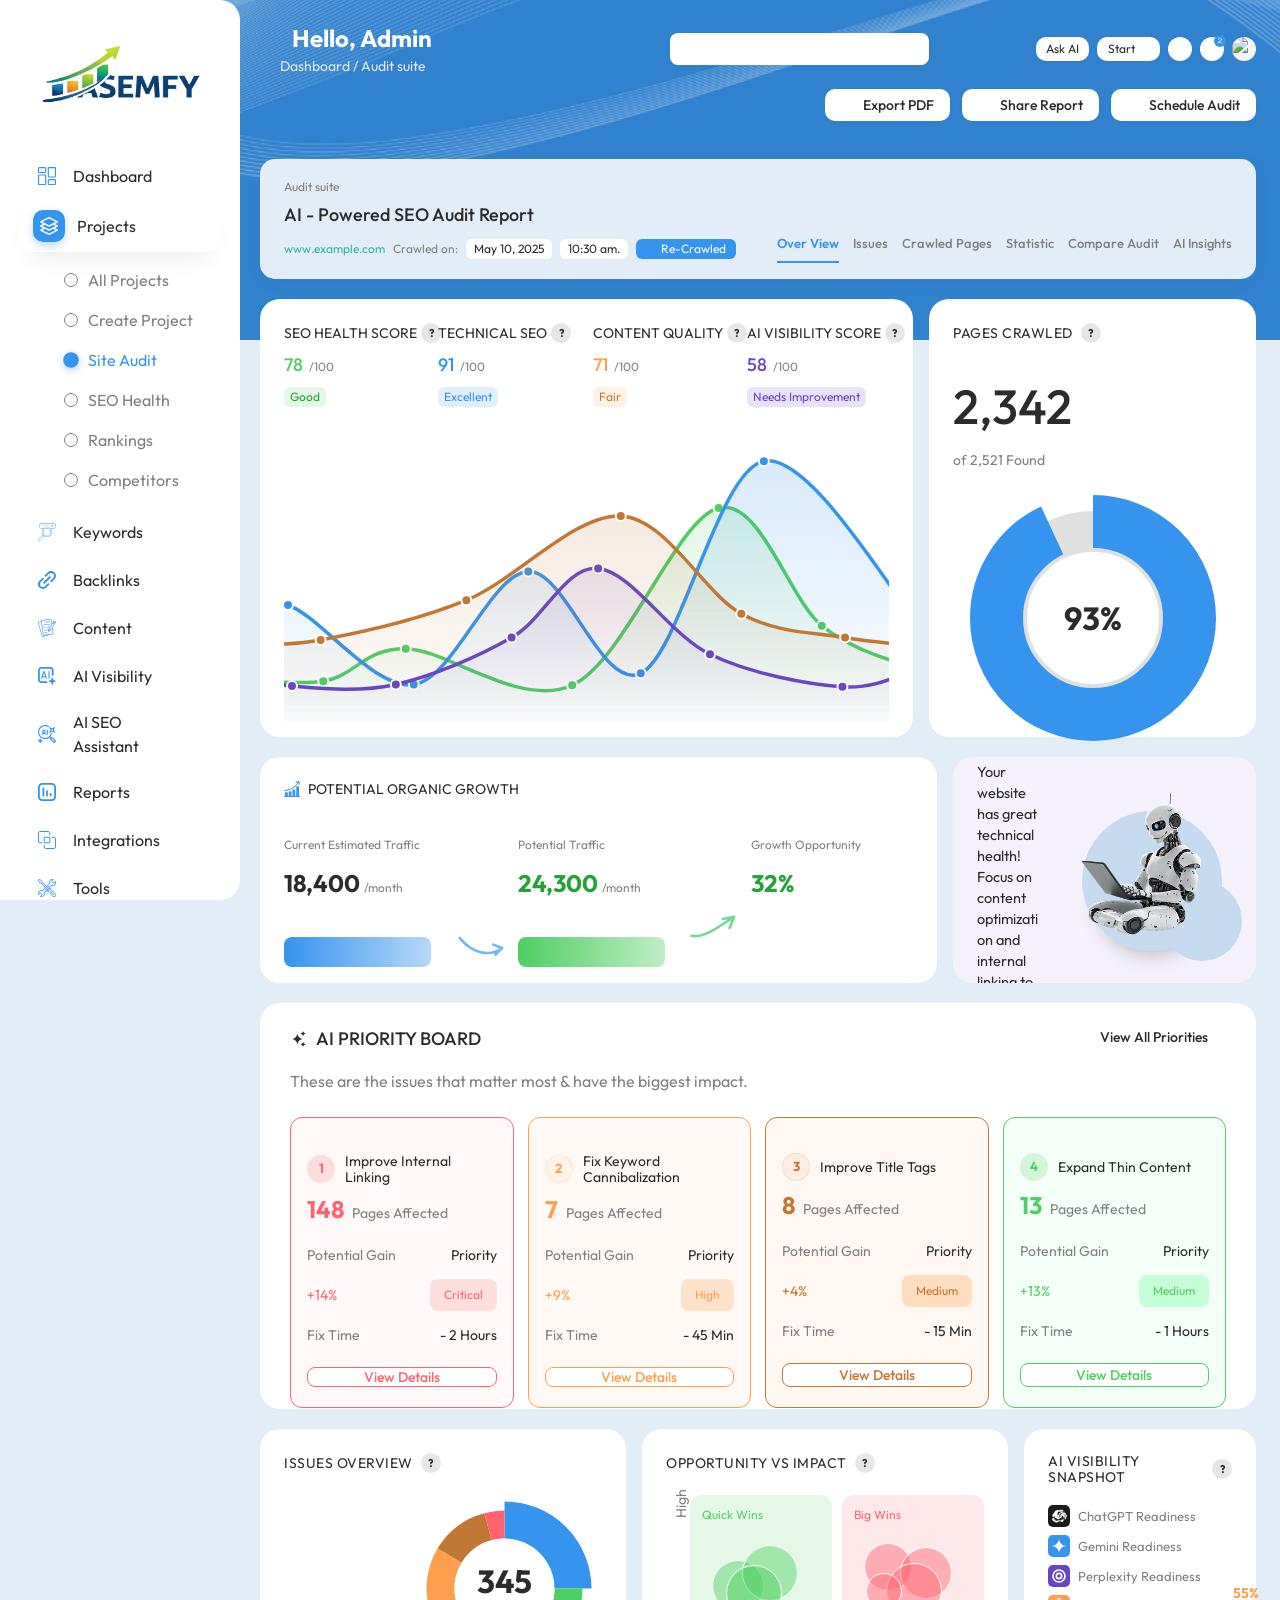
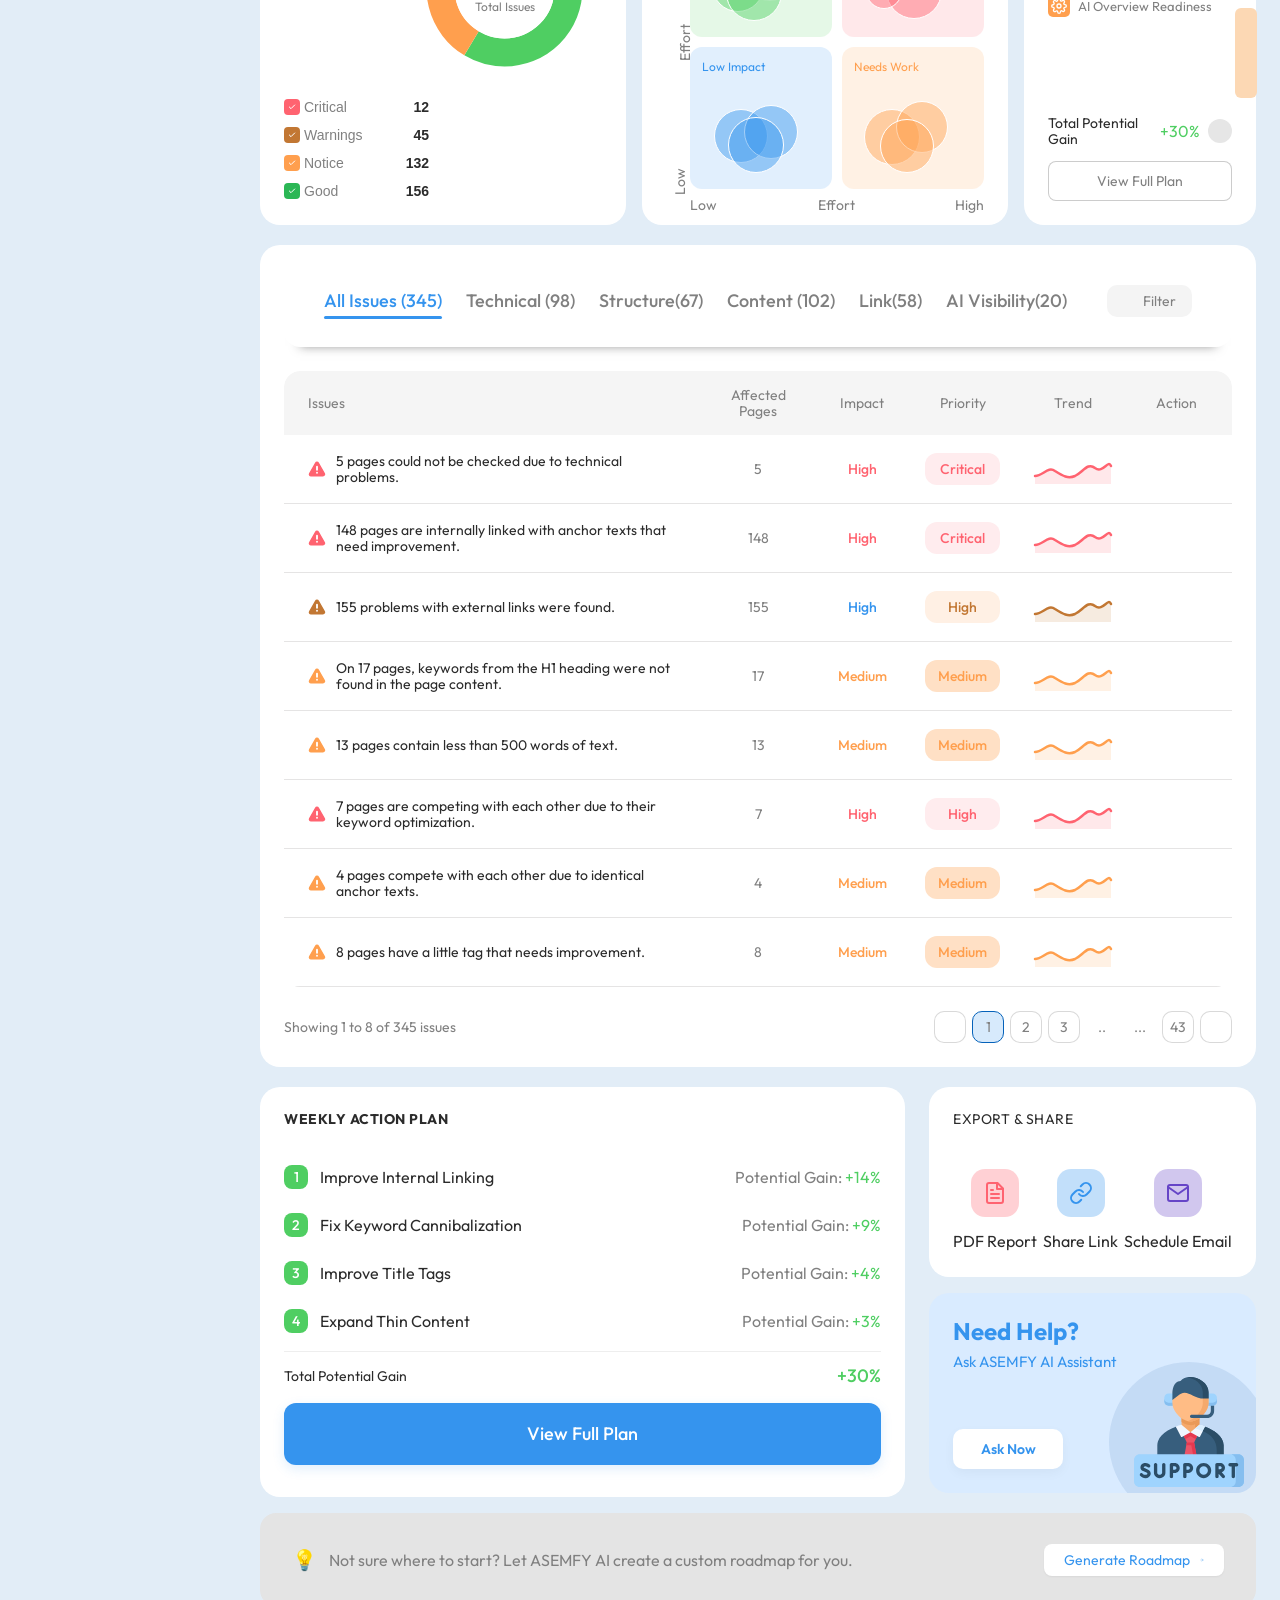
==== commit 26b06fea: "style: update details table and filter controls UI to align with Figma design specifications" ====
--- a/seo/index.html
+++ b/seo/index.html
@@ -1260,7 +1260,7 @@
                 <i data-lucide="link"></i>
               </div>
               <span class="mcc-num text-red">148</span>
-              <span class="mcc-label">Pages Affected</span>
+              <span class="mcc-label">Pages<br>Affected</span>
             </div>
 
             <div class="metric-circle-card mcc-card-grey">
@@ -1268,7 +1268,7 @@
                 <i data-lucide="trending-up"></i>
               </div>
               <span class="mcc-num text-green">+14%</span>
-              <span class="mcc-label">Potential Traffic Gain</span>
+              <span class="mcc-label">Potential<br>Traffic Gain</span>
             </div>
 
             <div class="metric-circle-card mcc-card-grey">
@@ -1284,7 +1284,7 @@
                 <i data-lucide="clock"></i>
               </div>
               <span class="mcc-num text-blue">~2 Hours</span>
-              <span class="mcc-label">Estimated Fix Time</span>
+              <span class="mcc-label">Estimated<br>Fix Time</span>
             </div>
 
             <!-- Why It Matters -->
@@ -1383,7 +1383,7 @@
                           <span class="dot-fill bg-red"></span>
                         </div>
                       </td>
-                      <td><span class="badge b-red">Heigh</span></td>
+                      <td><span class="badge b-red">High</span></td>
                       <td>
                         <div class="tbl-actions">
                           <button class="tbl-act-btn btn-view" title="View"><i data-lucide="eye"></i></button>
@@ -1401,7 +1401,7 @@
                         </div>
                       </td>
                       <td><span class="issue-type text-orange">Missing Internal Links</span></td>
-                      <td><span class="example-link text-gray">No links to relevant pages</span></td>
+                      <td><span class="example-link text-gray">No links</span></td>
                       <td>
                         <div class="dots-impact">
                           <span class="dot-fill bg-red"></span>
@@ -1409,7 +1409,7 @@
                           <span class="dot-fill bg-red"></span>
                         </div>
                       </td>
-                      <td><span class="badge b-red">Heigh</span></td>
+                      <td><span class="badge b-red">High</span></td>
                       <td>
                         <div class="tbl-actions">
                           <button class="tbl-act-btn btn-view" title="View"><i data-lucide="eye"></i></button>
@@ -1543,13 +1543,88 @@
                         </div>
                       </td>
                     </tr>
+                    <tr class="clickable-row" data-url="www.example.com/blog/meta-tags-guide" data-issue-type="orphan"
+                      data-priority="low">
+                      <td>
+                        <div class="url-cell">
+                          <a href="#" class="url-link">www.example.com/blog/meta-tags-guide</a>
+                          <span class="url-date">Crawled: May 10, 2025</span>
+                        </div>
+                      </td>
+                      <td><span class="issue-type text-orange">Orphan Page</span></td>
+                      <td><a href="#" class="example-link">Read More</a></td>
+                      <td>
+                        <div class="dots-impact">
+                          <span class="dot-fill bg-brown"></span>
+                          <span class="dot-fill bg-brown"></span>
+                        </div>
+                      </td>
+                      <td><span class="badge b-green">Low</span></td>
+                      <td>
+                        <div class="tbl-actions">
+                          <button class="tbl-act-btn btn-view" title="View"><i data-lucide="eye"></i></button>
+                          <button class="tbl-act-btn btn-delete" title="Delete"><i data-lucide="trash-2"></i></button>
+                          <button class="tbl-act-btn btn-more" title="More"><i data-lucide="more-vertical"></i></button>
+                        </div>
+                      </td>
+                    </tr>
+                    <tr class="clickable-row" data-url="www.example.com/blog/robots-txt-optimization"
+                      data-issue-type="generic" data-priority="medium">
+                      <td>
+                        <div class="url-cell">
+                          <a href="#" class="url-link">www.example.com/blog/robots-txt-guide</a>
+                          <span class="url-date">Crawled: May 10, 2025</span>
+                        </div>
+                      </td>
+                      <td><span class="issue-type text-orange">Generic Anchor Text</span></td>
+                      <td><a href="#" class="example-link">Read More</a></td>
+                      <td>
+                        <div class="dots-impact">
+                          <span class="dot-fill bg-orange"></span>
+                          <span class="dot-fill bg-orange"></span>
+                        </div>
+                      </td>
+                      <td><span class="badge b-orange">Medium</span></td>
+                      <td>
+                        <div class="tbl-actions">
+                          <button class="tbl-act-btn btn-view" title="View"><i data-lucide="eye"></i></button>
+                          <button class="tbl-act-btn btn-delete" title="Delete"><i data-lucide="trash-2"></i></button>
+                          <button class="tbl-act-btn btn-more" title="More"><i data-lucide="more-vertical"></i></button>
+                        </div>
+                      </td>
+                    </tr>
+                    <tr class="clickable-row" data-url="www.example.com/blog/xml-sitemap-best-practices"
+                      data-issue-type="orphan" data-priority="low">
+                      <td>
+                        <div class="url-cell">
+                          <a href="#" class="url-link">www.example.com/blog/xml-sitemap-guide</a>
+                          <span class="url-date">Crawled: May 10, 2025</span>
+                        </div>
+                      </td>
+                      <td><span class="issue-type text-orange">Orphan Page</span></td>
+                      <td><a href="#" class="example-link">Learn More</a></td>
+                      <td>
+                        <div class="dots-impact">
+                          <span class="dot-fill bg-brown"></span>
+                          <span class="dot-fill bg-brown"></span>
+                        </div>
+                      </td>
+                      <td><span class="badge b-green">Low</span></td>
+                      <td>
+                        <div class="tbl-actions">
+                          <button class="tbl-act-btn btn-view" title="View"><i data-lucide="eye"></i></button>
+                          <button class="tbl-act-btn btn-delete" title="Delete"><i data-lucide="trash-2"></i></button>
+                          <button class="tbl-act-btn btn-more" title="More"><i data-lucide="more-vertical"></i></button>
+                        </div>
+                      </td>
+                    </tr>
                   </tbody>
                 </table>
               </div>
 
               <!-- Table Footer -->
               <div class="table-footer">
-                <span id="tableProgressText">Showing 1 to 7 of 345 issues</span>
+                <span id="tableProgressText">Showing 1 to 10 of 345 issues</span>
                 <div class="pagination">
                   <button class="pg-btn pg-arrow"><i data-lucide="chevron-left"></i></button>
                   <button class="pg-btn active">1</button>
--- a/seo/css/style.css
+++ b/seo/css/style.css
@@ -4987,16 +4987,16 @@
 
 .details-metrics-row {
   display: grid;
-  grid-template-columns: repeat(4, 157px) 1fr;
+  grid-template-columns: repeat(4, minmax(130px, 157px)) minmax(320px, 1fr);
   gap: 16px !important;
   width: 100%;
-  align-items: center;
+  align-items: stretch;
 }
 
 .metric-circle-card {
   background: #FFFFFF !important;
   border-radius: 100px !important;
-  padding: 24px !important;
+  padding: 24px 12px !important;
   display: flex;
   flex-direction: column;
   align-items: center;
@@ -5004,9 +5004,11 @@
   justify-content: center;
   box-shadow: 0 4px 20px rgba(0, 0, 0, 0.02);
   transition: all 0.25s cubic-bezier(0.16, 1, 0.3, 1);
-  width: 157px !important;
+  width: 100% !important;
+  max-width: 157px !important;
   height: 234px !important;
   box-sizing: border-box !important;
+  margin: 0 auto !important;
 }
 
 .mcc-card-red {
@@ -5096,10 +5098,13 @@
   font-size: 14px !important;
   font-weight: 400 !important;
   color: #2B2B2B !important;
-  line-height: 16px !important;
+  line-height: 1.25 !important;
   font-family: 'Outfit', sans-serif !important;
+  text-align: center !important;
   word-wrap: break-word !important;
-  margin: 0 !important;
+  max-width: 110px !important;
+  margin: 0 auto !important;
+  display: block !important;
 }
 
 /* 4. Why It Matters Card */
@@ -5112,11 +5117,13 @@
   box-shadow: 0 4px 20px rgba(0, 0, 0, 0.02) !important;
   background: #D3FBFB !important;
   border: 1px solid #6645C7 !important;
-  border-radius: 100px !important;
-  padding: 24px 36px 24px 52px !important;
-  height: 234px !important;
+  border-radius: 36px !important;
+  padding: 24px 32px !important;
+  min-height: 234px !important;
+  height: auto !important;
   width: 100% !important;
   box-sizing: border-box !important;
+  overflow: hidden !important;
 }
 
 .wmc-content {
@@ -5124,20 +5131,21 @@
   flex-direction: column;
   gap: 0;
   flex: 1;
+  min-width: 0;
 }
 
 .wmc-header {
   display: flex;
   align-items: center;
   gap: 8px;
-  margin-bottom: 30px !important;
+  margin-bottom: 12px !important;
 }
 
 .wmc-header h4 {
   font-size: 14px !important;
   font-weight: 400 !important;
   color: #6645C7 !important;
-  line-height: 16px !important;
+  line-height: 1.4 !important;
   font-family: 'Outfit', sans-serif !important;
   margin: 0 !important;
 }
@@ -5159,9 +5167,10 @@
   font-size: 14px !important;
   font-weight: 400 !important;
   color: #2B2B2B !important;
-  line-height: 16px !important;
+  line-height: 1.45 !important;
   font-family: 'Outfit', sans-serif !important;
   word-wrap: break-word !important;
+  overflow-wrap: break-word !important;
   margin: 0 !important;
 }
 
@@ -5176,7 +5185,8 @@
 }
 
 .wmc-illustration img {
-  height: 186px;
+  max-height: 168px;
+  height: auto;
   width: auto;
   max-width: 100%;
   object-fit: contain;
@@ -5190,27 +5200,32 @@
 /* 5. Details Table & Sidebar Split Grid */
 .details-split-grid {
   display: grid;
-  grid-template-columns: 1.67fr 1fr;
+  grid-template-columns: 1.75fr 1fr;
   gap: 24px;
-  align-items: start;
+  align-items: stretch !important;
   width: 100%;
 }
 
 .details-table-container {
-  padding: 24px !important;
-  border-radius: 10px !important;
+  padding: 20px !important;
+  border-radius: 20px !important;
   background: white !important;
   box-shadow: 0px 15px 10px -16px rgba(33, 33, 33, 0.50) !important;
   overflow: hidden !important;
+  height: 100% !important;
+  box-sizing: border-box !important;
+  display: flex !important;
+  flex-direction: column !important;
+  justify-content: space-between !important;
 }
 
 .details-table-container .table-filter-row {
   display: flex !important;
   justify-content: space-between !important;
   align-items: center !important;
-  gap: 20px !important;
+  gap: 16px !important;
   margin-bottom: 20px !important;
-  flex-wrap: wrap !important;
+  flex-wrap: nowrap !important;
   width: 100% !important;
   padding: 0 !important;
 }
@@ -5218,31 +5233,35 @@
 .filter-controls-right {
   display: flex !important;
   align-items: center !important;
-  gap: 12px !important;
-  flex-wrap: wrap !important;
+  gap: 16px !important;
+  flex-wrap: nowrap !important;
   margin-left: auto !important;
-  /* Push everything to the far right */
 }
 
 .table-search-box {
   background: white !important;
-  width: 240px !important;
-  height: 38px !important;
+  width: 166px !important;
+  min-width: 166px !important;
+  flex-shrink: 0 !important;
+  height: 32px !important;
   border-radius: 8px !important;
   border: 1px solid #EFEFEF !important;
-  padding: 0 35px 0 12px !important;
+  padding: 0 30px 0 10px !important;
   display: flex !important;
   align-items: center !important;
   box-shadow: none !important;
   margin: 0 !important;
   position: relative !important;
+  box-sizing: border-box !important;
 }
 
 .table-search-box input {
   background: transparent !important;
   font-family: 'Outfit', sans-serif !important;
-  font-size: 14px !important;
-  color: #2B2B2B !important;
+  font-size: 12px !important;
+  font-weight: 400 !important;
+  line-height: 16px !important;
+  color: #808080 !important;
   outline: none !important;
   border: none !important;
   border-radius: 0 !important;
@@ -5252,13 +5271,19 @@
   padding: 0 !important;
 }
 
+.table-search-box input::placeholder {
+  color: #808080 !important;
+  font-size: 12px !important;
+  font-family: 'Outfit', sans-serif !important;
+}
+
 .table-search-box .search-icon {
   position: absolute !important;
-  right: 12px !important;
+  right: 10px !important;
   top: 50% !important;
   transform: translateY(-50%) !important;
-  width: 16px !important;
-  height: 16px !important;
+  width: 14px !important;
+  height: 14px !important;
   color: #808080 !important;
   pointer-events: none !important;
 }
@@ -5270,18 +5295,27 @@
 .filter-select {
   appearance: none !important;
   background: white !important;
-  border: 1px solid #EFEFEF !important;
-  border-radius: 8px !important;
-  height: 38px !important;
-  width: 160px !important;
-  padding: 0 32px 0 14px !important;
+  border: 1px solid #CFCFCF !important;
+  border-radius: 6px !important;
+  height: 32px !important;
+  padding: 0 24px 0 10px !important;
   font-family: 'Outfit', sans-serif !important;
-  font-size: 14px !important;
+  font-size: 12px !important;
   font-weight: 400 !important;
+  line-height: 16px !important;
   color: #808080 !important;
   cursor: pointer !important;
   outline: none !important;
   box-shadow: none !important;
+  box-sizing: border-box !important;
+}
+
+#issueTypeFilter {
+  width: 112px !important;
+}
+
+#priorityFilter {
+  width: 98px !important;
 }
 
 .filter-select:focus {
@@ -5291,47 +5325,53 @@
 .filter-dropdown-wrap::after {
   content: '' !important;
   position: absolute !important;
-  right: 14px !important;
+  right: 10px !important;
   top: 50% !important;
   transform: translateY(-50%) !important;
-  border-left: 4px solid transparent !important;
-  border-right: 4px solid transparent !important;
-  border-top: 5px solid #808080 !important;
+  border-left: 3.5px solid transparent !important;
+  border-right: 3.5px solid transparent !important;
+  border-top: 4px solid #808080 !important;
   pointer-events: none !important;
 }
 
 .btn-advance {
-  background: #E2EDF7 !important;
+  background: rgba(53, 148, 238, 0.10) !important;
   color: #3594EE !important;
   border-radius: 8px !important;
-  height: 38px !important;
-  padding: 0 16px !important;
-  font-size: 14px !important;
+  height: 32px !important;
+  width: 115px !important;
+  padding: 0 10px !important;
+  font-size: 12px !important;
   font-weight: 400 !important;
   font-family: 'Outfit', sans-serif !important;
+  line-height: 16px !important;
   display: flex !important;
   align-items: center !important;
-  gap: 8px !important;
+  justify-content: center !important;
+  gap: 6px !important;
   border: none !important;
   cursor: pointer !important;
   box-shadow: none !important;
+  box-sizing: border-box !important;
 }
 
 .btn-advance:hover {
-  background: #d0e4f5 !important;
-}
-
-.btn-advance i {
-  width: 16px !important;
-  height: 16px !important;
+  background: rgba(53, 148, 238, 0.18) !important;
+}
+
+.btn-advance i,
+.btn-advance svg {
+  width: 14px !important;
+  height: 14px !important;
+  color: #3594EE !important;
 }
 
 .btn-export-csv {
   background: white !important;
-  border: 1px solid #EFEFEF !important;
+  border: 1px solid #E9E9E9 !important;
   border-radius: 8px !important;
   width: 38px !important;
-  height: 38px !important;
+  height: 32px !important;
   display: flex !important;
   align-items: center !important;
   justify-content: center !important;
@@ -5340,11 +5380,19 @@
   transition: all 0.2s ease !important;
   padding: 0 !important;
   box-shadow: none !important;
+  box-sizing: border-box !important;
 }
 
 .btn-export-csv:hover {
   background: #f7f7f7 !important;
   color: #2B2B2B !important;
+}
+
+.btn-export-csv i,
+.btn-export-csv svg {
+  width: 14px !important;
+  height: 14px !important;
+  color: #808080 !important;
 }
 
 /* 6. Details Table Styling */
@@ -5353,6 +5401,7 @@
   margin: 0 !important;
   padding: 0 !important;
   align-self: stretch !important;
+  overflow-x: auto !important;
 }
 
 .details-table {
@@ -5360,6 +5409,7 @@
   border-collapse: separate !important;
   border-spacing: 0 !important;
   margin: 0 !important;
+  table-layout: fixed !important;
 }
 
 .details-table thead,
@@ -5369,30 +5419,65 @@
 
 .details-table th {
   text-align: left;
-  padding: 12px 16px !important;
-  font-size: 11.5px;
-  font-weight: 600;
-  color: var(--text2);
-  border-bottom: 1px solid rgba(0, 0, 0, 0.05);
-  text-transform: uppercase;
-  letter-spacing: 0.5px;
+  padding: 0 8px !important;
+  height: 60px !important;
+  font-size: 14px !important;
+  font-weight: 400 !important;
+  font-family: 'Outfit', sans-serif !important;
+  color: #808080 !important;
+  line-height: 16px !important;
+  border-bottom: none !important;
+  text-transform: none !important;
+  letter-spacing: normal !important;
   background: #F5F5F5 !important;
+  white-space: nowrap !important;
 }
 
 .details-table td {
-  padding: 14px 16px !important;
-  font-size: 13px;
-  color: var(--text);
-  border-bottom: 1px solid rgba(0, 0, 0, 0.03);
+  padding: 12px 8px !important;
+  font-size: 12px !important;
+  font-family: 'Outfit', sans-serif !important;
+  color: #808080 !important;
+  border-bottom: 1px solid #EFEFEF !important;
   vertical-align: middle;
-}
-
-/* Left-align columns 2 and 3 to match Figma */
+  white-space: nowrap !important;
+}
+
+.details-table th:nth-child(1),
+.details-table td:nth-child(1) {
+  padding-left: 12px !important;
+  width: 32% !important;
+}
+
 .details-table th:nth-child(2),
-.details-table td:nth-child(2),
+.details-table td:nth-child(2) {
+  text-align: left !important;
+  width: 20% !important;
+}
+
 .details-table th:nth-child(3),
 .details-table td:nth-child(3) {
   text-align: left !important;
+  width: 14% !important;
+}
+
+.details-table th:nth-child(4),
+.details-table td:nth-child(4) {
+  text-align: center !important;
+  width: 10% !important;
+}
+
+.details-table th:nth-child(5),
+.details-table td:nth-child(5) {
+  text-align: center !important;
+  width: 12% !important;
+}
+
+.details-table th:nth-child(6),
+.details-table td:nth-child(6) {
+  text-align: center !important;
+  padding-right: 12px !important;
+  width: 12% !important;
 }
 
 .details-table tr.clickable-row {
@@ -5401,58 +5486,53 @@
 }
 
 .details-table tr.clickable-row:hover td {
-  background: rgba(53, 148, 238, 0.02) !important;
+  background: rgba(53, 148, 238, 0.03) !important;
 }
 
 .details-table tr.clickable-row.active td {
-  background: rgba(53, 148, 238, 0.045) !important;
-}
-
-/* First and last column padding alignment */
-.details-table th:first-child,
-.details-table td:first-child {
-  padding-left: 16px !important;
-}
-
-.details-table th:last-child,
-.details-table td:last-child {
-  padding-right: 16px !important;
-}
-
-/* Corner radius for table header */
+  background: rgba(53, 148, 238, 0.08) !important;
+}
+
 .details-table th:first-child {
   border-top-left-radius: 10px !important;
-  border-bottom-left-radius: 10px !important;
+  border-bottom-left-radius: 0 !important;
 }
 
 .details-table th:last-child {
   border-top-right-radius: 10px !important;
-  border-bottom-right-radius: 10px !important;
+  border-bottom-right-radius: 0 !important;
 }
 
 .details-table-container .table-footer {
   padding: 16px 0 0 0 !important;
 }
 
-/* Active row left border indicator — uses box-shadow so it doesn't affect cell width */
 .details-table tr.clickable-row.active td:first-child {
   box-shadow: inset 3px 0 0 0 #3594EE !important;
 }
 
+.details-table tr.clickable-row.active .url-link {
+  color: #3594EE !important;
+}
+
 .url-cell {
   display: flex;
   flex-direction: column;
-  gap: 3px;
+  gap: 6px !important;
 }
 
 .url-link {
-  color: var(--blue);
-  font-weight: 500;
+  color: #2B2B2B;
+  font-weight: 400 !important;
+  font-size: 12px !important;
+  line-height: 16px !important;
+  font-family: 'Outfit', sans-serif !important;
   text-decoration: none;
   white-space: nowrap;
   overflow: hidden;
   text-overflow: ellipsis;
-  max-width: 250px;
+  max-width: 175px !important;
+  display: block;
 }
 
 .url-link:hover {
@@ -5460,18 +5540,31 @@
 }
 
 .url-date {
-  font-size: 11px;
-  color: var(--text2);
+  font-size: 12px !important;
+  color: #808080 !important;
+  font-family: 'Outfit', sans-serif !important;
+  line-height: 16px !important;
 }
 
 .issue-type {
-  font-weight: 500;
+  font-size: 12px !important;
+  font-weight: 400 !important;
+  line-height: 16px !important;
+  font-family: 'Outfit', sans-serif !important;
+  color: #FF9F4E !important;
+}
+
+.issue-type.text-red {
+  color: #FF6370 !important;
 }
 
 .example-link {
-  color: var(--blue);
+  color: #3594EE !important;
+  font-size: 12px !important;
+  font-weight: 400 !important;
+  line-height: 16px !important;
+  font-family: 'Outfit', sans-serif !important;
   text-decoration: none;
-  font-weight: 500;
 }
 
 .example-link:hover {
@@ -5479,13 +5572,13 @@
 }
 
 .example-link.text-gray {
-  color: var(--text2);
-  font-weight: 400;
+  color: #808080 !important;
+  font-weight: 400 !important;
 }
 
 .dots-impact {
   display: flex;
-  gap: 5px;
+  gap: 4px;
   align-items: center;
   justify-content: center !important;
 }
@@ -5493,7 +5586,7 @@
 .dot-fill {
   width: 10px;
   height: 10px;
-  border-radius: 50%;
+  border-radius: 9999px;
   display: inline-block;
 }
 
@@ -5506,43 +5599,77 @@
 }
 
 .dot-fill.bg-brown {
-  background-color: #C8A26C !important;
+  background-color: #FF9F4E !important;
 }
 
 .dot-fill.bg-green {
   background-color: #4FCE62 !important;
 }
 
-.details-table-container .badge,
-.details-sidebar-card .badge {
-  padding: 4px 14px;
-  border-radius: 20px;
-  font-size: 12px;
-  font-weight: 500;
-  display: inline-block;
-  text-align: center;
-  white-space: nowrap;
-}
-
-.details-table-container .b-red,
-.details-sidebar-card .b-red {
-  background: rgba(255, 99, 112, 0.12);
-  color: #FF6370;
-  border: 1px solid rgba(255, 99, 112, 0.2);
-}
-
-.details-table-container .b-orange,
-.details-sidebar-card .b-orange {
-  background: rgba(255, 159, 78, 0.12);
-  color: #FF9F4E;
-  border: 1px solid rgba(255, 159, 78, 0.2);
-}
-
-.details-table-container .b-green,
-.details-sidebar-card .b-green {
-  background: rgba(79, 206, 98, 0.12);
-  color: #4FCE62;
-  border: 1px solid rgba(79, 206, 98, 0.2);
+.details-table-container .badge {
+  width: 48px !important;
+  height: 24px !important;
+  border-radius: 6px !important;
+  font-size: 12px !important;
+  font-weight: 400 !important;
+  font-family: 'Outfit', sans-serif !important;
+  line-height: 16px !important;
+  display: inline-flex !important;
+  align-items: center !important;
+  justify-content: center !important;
+  padding: 0 !important;
+  border: none !important;
+  box-sizing: border-box !important;
+}
+
+.details-table-container .b-red {
+  background: rgba(255, 99, 112, 0.20) !important;
+  color: #FF6370 !important;
+}
+
+.details-table-container .b-orange {
+  width: 64px !important;
+  background: rgba(255, 159, 78, 0.20) !important;
+  color: #FF9F4E !important;
+}
+
+.details-table-container .b-green {
+  background: rgba(79, 206, 98, 0.20) !important;
+  color: #4FCE62 !important;
+}
+
+.tbl-actions {
+  display: flex !important;
+  align-items: center !important;
+  justify-content: center !important;
+  gap: 10px !important;
+}
+
+.tbl-act-btn {
+  width: 14px !important;
+  height: 14px !important;
+  padding: 0 !important;
+  border: none !important;
+  background: transparent !important;
+  display: inline-flex !important;
+  align-items: center !important;
+  justify-content: center !important;
+  cursor: pointer !important;
+}
+
+.tbl-act-btn.btn-view {
+  color: #3594EE !important;
+}
+
+.tbl-act-btn.btn-delete,
+.tbl-act-btn.btn-more {
+  color: #808080 !important;
+}
+
+.tbl-act-btn i,
+.tbl-act-btn svg {
+  width: 14px !important;
+  height: 14px !important;
 }
 
 /* 7. Sidebar Details Panel & Expected Impact Card */
@@ -5872,13 +5999,28 @@
 }
 
 /* 9. Responsive Layout Support */
+@media (max-width: 1400px) {
+  .details-metrics-row {
+    grid-template-columns: repeat(4, 1fr);
+  }
+
+  .why-matters-card {
+    grid-column: 1 / -1;
+  }
+}
+
 @media (max-width: 1100px) {
   .details-metrics-row {
     grid-template-columns: repeat(2, 1fr);
+    gap: 16px !important;
+  }
+
+  .metric-circle-card {
+    max-width: 100% !important;
   }
 
   .why-matters-card {
-    grid-column: span 2;
+    grid-column: 1 / -1;
   }
 
   .details-split-grid {
@@ -5888,11 +6030,18 @@
 
 @media (max-width: 768px) {
   .details-metrics-row {
-    grid-template-columns: 1fr;
+    grid-template-columns: repeat(2, 1fr);
   }
 
   .why-matters-card {
-    grid-column: span 1;
+    grid-column: 1 / -1;
+    padding: 20px 24px !important;
+    border-radius: 24px !important;
+    min-height: auto !important;
+  }
+
+  .wmc-illustration img {
+    max-height: 120px;
   }
 
   .dtc-title-row {
@@ -5929,6 +6078,26 @@
 
   .filter-select {
     width: 100%;
+  }
+}
+
+@media (max-width: 480px) {
+  .details-metrics-row {
+    grid-template-columns: 1fr;
+  }
+
+  .why-matters-card {
+    flex-direction: column-reverse !important;
+    align-items: flex-start !important;
+    gap: 16px !important;
+  }
+
+  .wmc-illustration {
+    align-self: center;
+  }
+
+  .wmc-illustration img {
+    max-height: 100px;
   }
 }
 
@@ -5998,7 +6167,8 @@
   border-radius: 20px !important;
   padding: 20px 20px 24px 20px !important;
   box-shadow: 0px 15px 10px -16px rgba(33, 33, 33, 0.50) !important;
-  width: 420px !important;
+  width: 100% !important;
+  max-width: 420px !important;
   height: auto !important;
   min-height: 215px !important;
   box-sizing: border-box !important;
@@ -6028,10 +6198,11 @@
 .sidebar-impact-row {
   display: flex !important;
   align-items: center !important;
-  justify-content: flex-start !important;
-  gap: 41px !important;
+  justify-content: space-around !important;
+  gap: 16px !important;
   width: 100% !important;
   margin-top: 0 !important;
+  flex-wrap: wrap !important;
 }
 
 .sidebar-impact-circle-card {
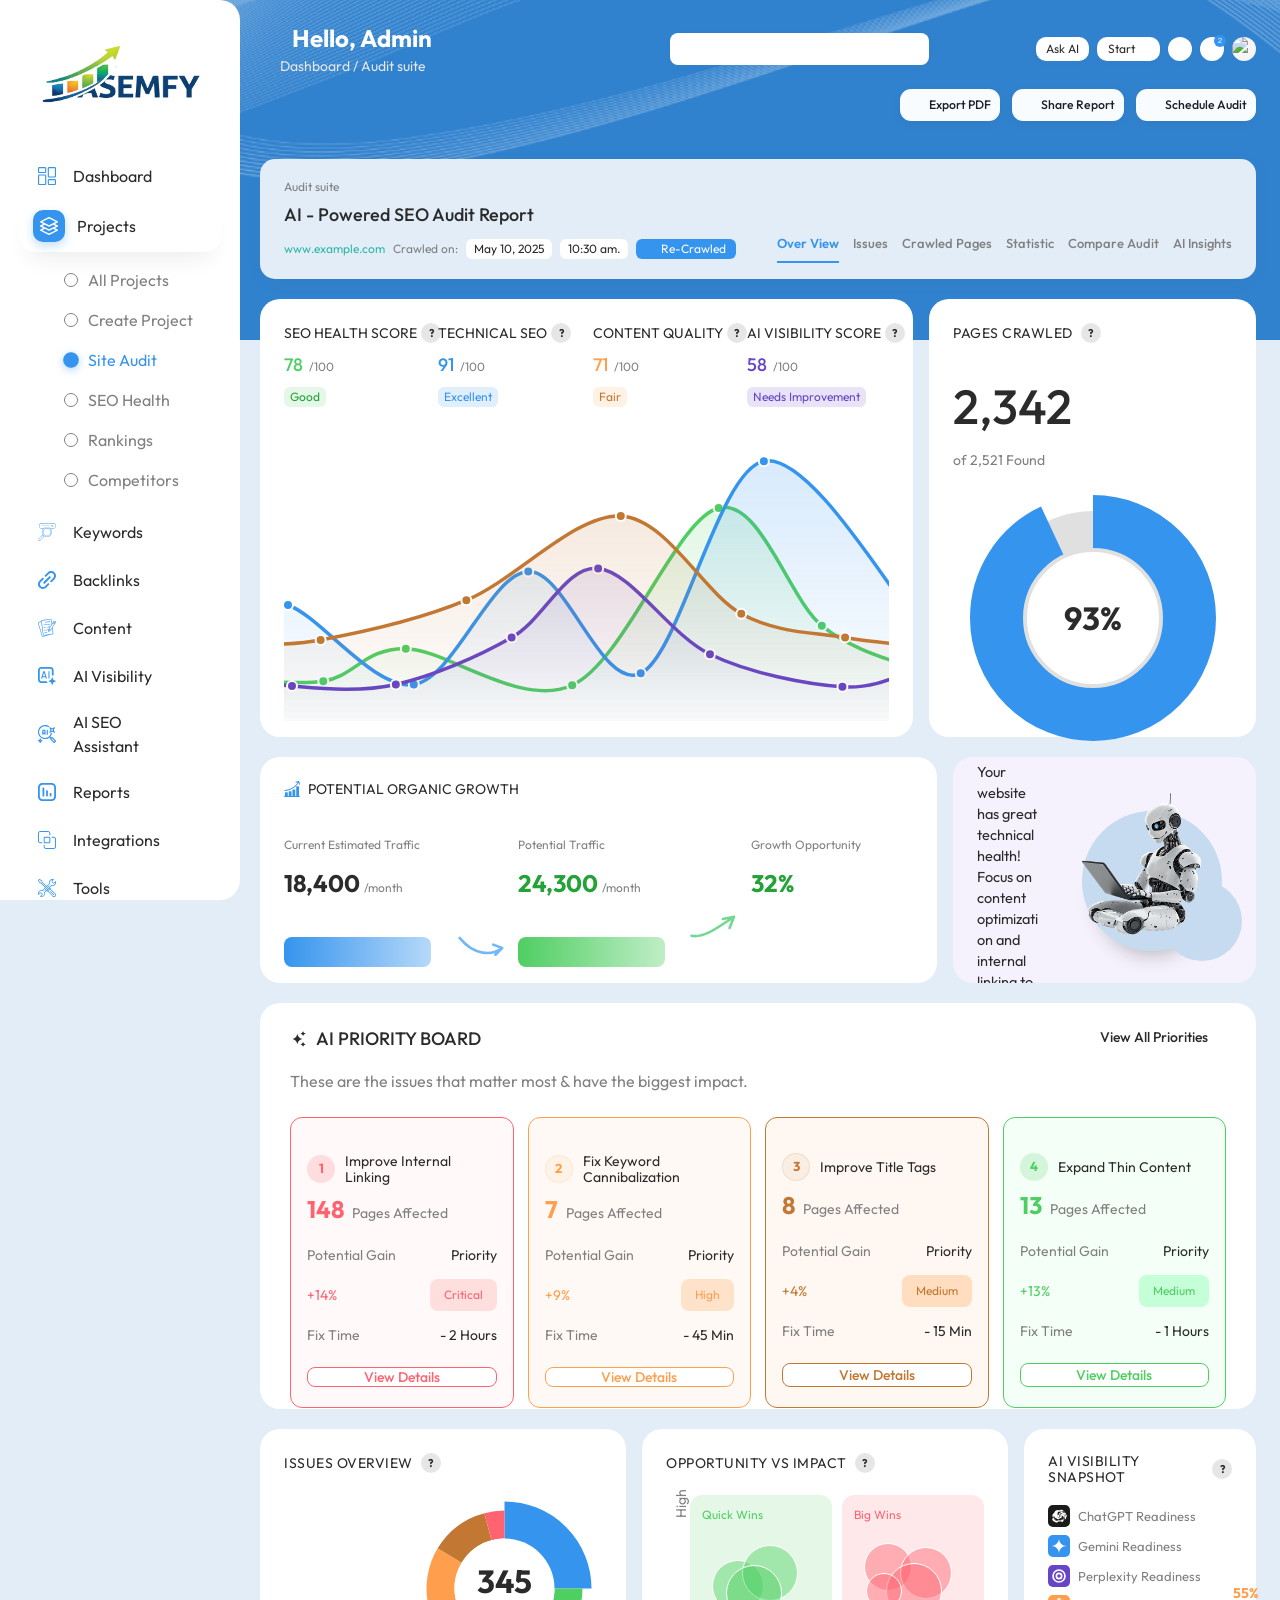
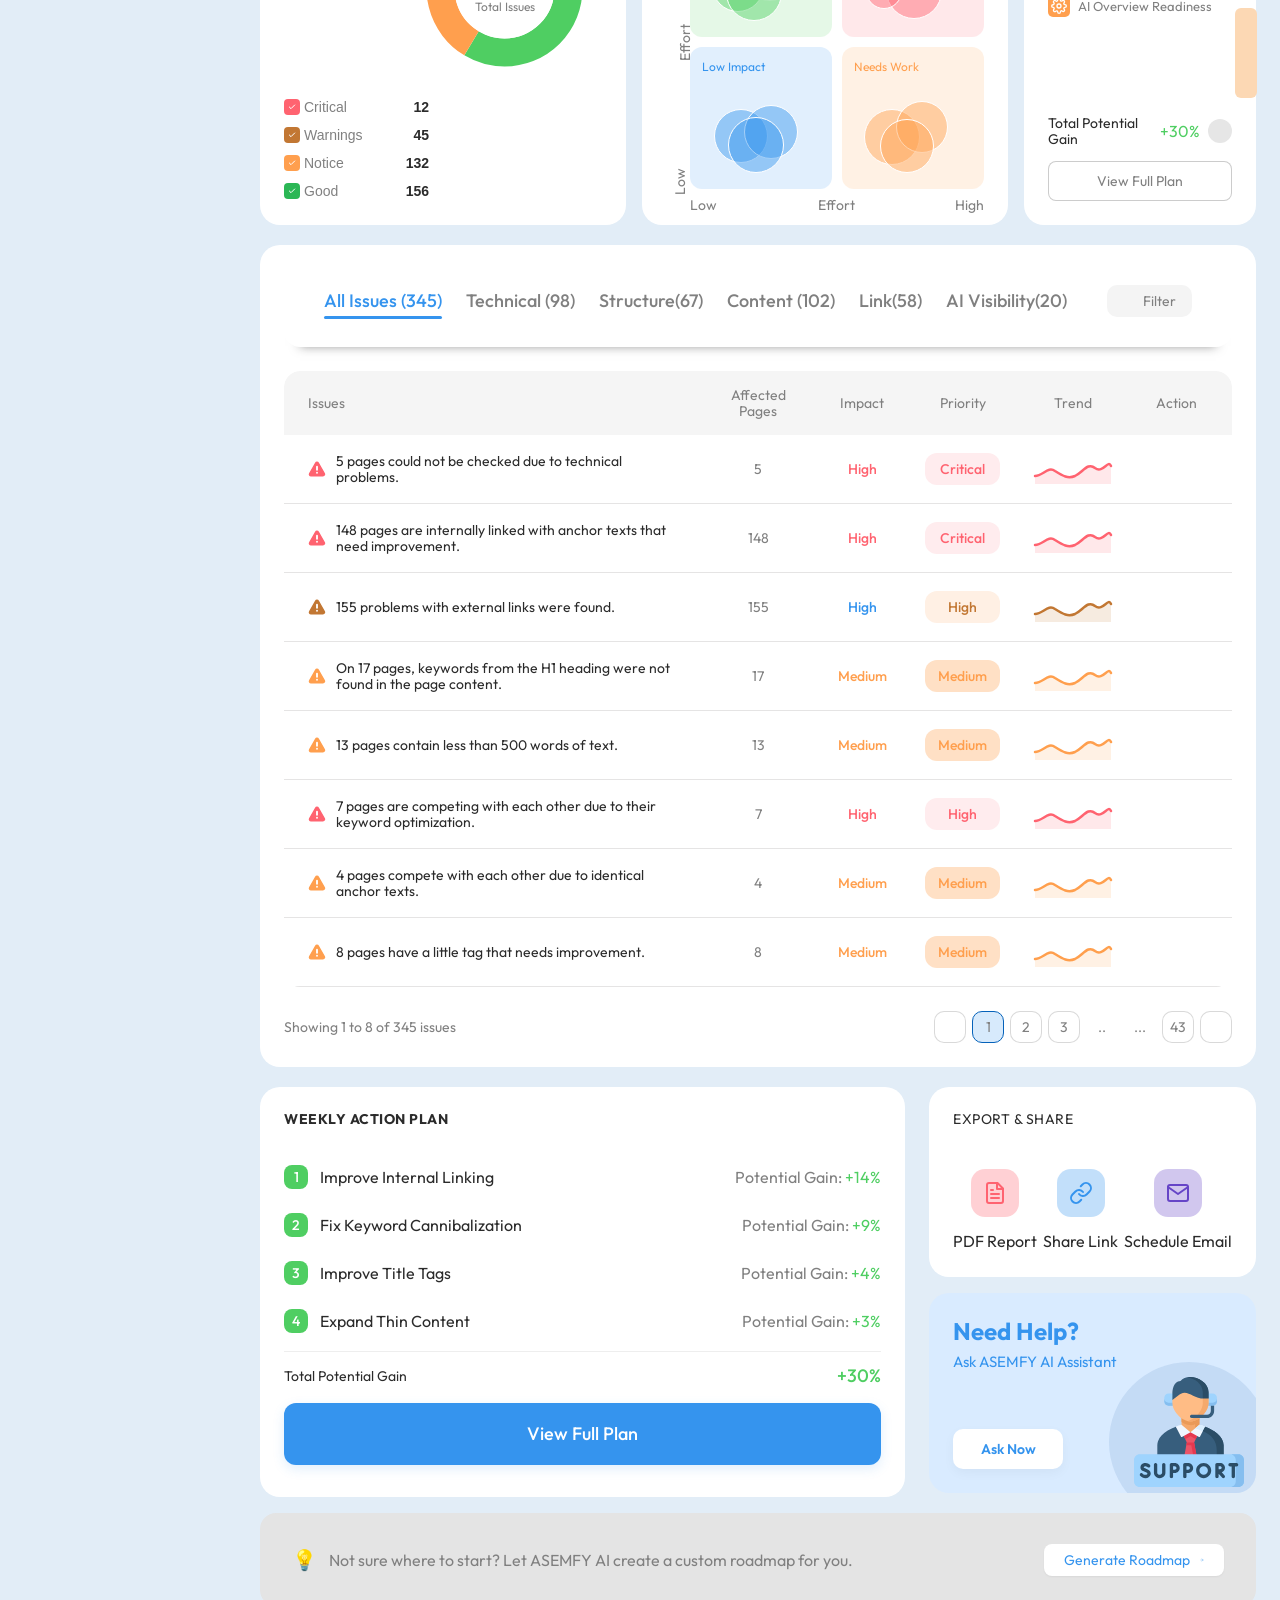
==== commit 505beaf6: "feat: implement detail page layout and styles for keyword cannibalization view" ====
--- a/seo/index.html
+++ b/seo/index.html
@@ -491,7 +491,7 @@
                     <span class="pc-time-val">- 2 Hours</span>
                   </div>
                 </div>
-                <button class="pc-btn btn-red">View Details</button>
+                <button class="pc-btn btn-red" data-card="internal-linking">View Details</button>
               </div>
 
               <!-- Card 2: Orange -->
@@ -518,7 +518,7 @@
                     <span class="pc-time-val">- 45 Min</span>
                   </div>
                 </div>
-                <button class="pc-btn btn-orange">View Details</button>
+                <button class="pc-btn btn-orange" data-card="cannibalization">View Details</button>
               </div>
 
               <!-- Card 3: Brown -->
@@ -1749,6 +1749,684 @@
           </div>
         </div> <!-- End of #details-view -->
 
+        <!-- Details View: Fix Keyword Cannibalization -->
+        <div id="details-view-cannibalization" class="view-container">
+          <!-- Top Title Card -->
+          <div class="card details-title-card">
+            <div class="dtc-left">
+              <span class="dtc-subtitle">Audit suite</span>
+              <div class="dtc-title-row">
+                <h2>Fix Keyword Cannibalization</h2>
+                <span class="dtc-badge dtc-badge-high">High Priority</span>
+              </div>
+              <div class="dtc-meta-row">
+                <span class="dtc-meta-item">7 pages affected</span>
+                <span class="dtc-meta-item">Potential Gain: +9% Traffic</span>
+                <span class="dtc-meta-item">Fix Time: ~45 min</span>
+              </div>
+            </div>
+          </div>
+
+          <!-- Metrics Circles Row -->
+          <div class="details-metrics-row">
+            <div class="metric-circle-card mcc-card-red">
+              <div class="mcc-circle circle-red">
+                <i data-lucide="file-text"></i>
+              </div>
+              <span class="mcc-num text-red">07</span>
+              <span class="mcc-label">Pages<br>Affected</span>
+            </div>
+
+            <div class="metric-circle-card mcc-card-grey">
+              <div class="mcc-circle circle-green">
+                <i data-lucide="trending-up"></i>
+              </div>
+              <span class="mcc-num text-green">+9%</span>
+              <span class="mcc-label">Potential<br>Traffic Gain</span>
+            </div>
+
+            <div class="metric-circle-card mcc-card-grey">
+              <div class="mcc-circle circle-red-impact">
+                <i data-lucide="bar-chart-2"></i>
+              </div>
+              <span class="mcc-num text-red">High</span>
+              <span class="mcc-label">Impact</span>
+            </div>
+
+            <div class="metric-circle-card mcc-card-grey">
+              <div class="mcc-circle circle-blue-time">
+                <i data-lucide="clock"></i>
+              </div>
+              <span class="mcc-num text-blue">~45 min</span>
+              <span class="mcc-label">Estimated<br>Fix Time</span>
+            </div>
+
+            <!-- Why It Matters -->
+            <div class="card why-matters-card why-matters-cannibalization">
+              <div class="wmc-content">
+                <div class="wmc-header">
+                  <h4>Why It Matters</h4>
+                  <span class="help-dot">?</span>
+                </div>
+                <p>When multiple pages target the same keyword, search engines get confused about which page to rank.
+                  This can split rankings and reduce your visibility.</p>
+              </div>
+              <div class="wmc-illustration">
+                <img src="assets/second.svg" alt="Why It Matters - Keyword Cannibalization" width="160" height="152"
+                  style="display: block;">
+              </div>
+            </div>
+          </div>
+
+          <!-- Tabs -->
+          <div class="details-tabs-row">
+            <nav class="audit-tabs">
+              <button class="tab active">Cannibalization Groups (7)</button>
+              <button class="tab">Affected Pages (7)</button>
+              <button class="tab">Keywords (7)</button>
+              <button class="tab">Opportunities</button>
+              <button class="tab">How to Fix</button>
+              <button class="tab">History</button>
+            </nav>
+          </div>
+
+          <!-- Table + Sidebar Split Section -->
+          <div class="details-split-grid">
+            <!-- Left: Table Card -->
+            <div class="card table-card details-table-container">
+              <!-- Header Description -->
+              <span class="header-desc">These keywords are targeted by multiple pages on your website. Consolidate and
+                optimize to improve rankings.</span>
+
+              <!-- Filter Row -->
+              <div class="table-filter-row">
+                <div class="search-box table-search-box">
+                  <input type="text" placeholder="Search URL ...." id="cannibalizationDetailsSearch">
+                  <i data-lucide="search" class="search-icon"></i>
+                </div>
+
+                <div class="filter-controls-right">
+                  <div class="filter-dropdown-wrap">
+                    <select class="filter-select" id="cannibalizationIntentFilter">
+                      <option value="all">All Intent</option>
+                      <option value="informational">Informational</option>
+                      <option value="commercial">Commercial</option>
+                      <option value="navigational">Navigational</option>
+                    </select>
+                  </div>
+
+                  <div class="filter-dropdown-wrap">
+                    <select class="filter-select" id="cannibalizationPriorityFilter">
+                      <option value="all">All Priority</option>
+                      <option value="high">High</option>
+                      <option value="medium">Medium</option>
+                      <option value="low">Low</option>
+                    </select>
+                  </div>
+
+                </div>
+              </div>
+
+              <!-- Inner Table Card (Figma Design Pattern) -->
+              <div class="inner-table-card">
+                <!-- Table -->
+                <div class="table-wrap">
+                  <table class="details-table">
+                    <thead>
+                      <tr>
+                        <th>Keyword</th>
+                        <th>Cannibalization<br>Score</th>
+                        <th>Affected<br>pages</th>
+                        <th>Current<br>Position</th>
+                        <th>Potential<br>Gain</th>
+                        <th>Priority</th>
+                        <th>Action</th>
+                      </tr>
+                    </thead>
+                    <tbody id="cannibalizationDetailsTableBody">
+                      <!-- Row 1 -->
+                      <tr class="clickable-row active" data-keyword="seo audit tool" data-intent="informational"
+                        data-priority="high">
+                        <td>
+                          <div class="cannibalization-keyword-cell">
+                            <span class="keyword-text">seo audit tool</span>
+                            <span class="intent-tag informational">Informational</span>
+                          </div>
+                        </td>
+                        <td>
+                          <div class="score-circle-container">
+                            <div class="score-circle-wrapper">
+                              <svg viewBox="0 0 36 36">
+                                <path class="circle-bg"
+                                  d="M18 2.0845 a 15.9155 15.9155 0 0 1 0 31.831 a 15.9155 15.9155 0 0 1 0 -31.831"
+                                  fill="none" stroke="#E5E7EB" stroke-width="3" />
+                                <path class="circle" stroke-dasharray="85, 100" stroke="#FF6370"
+                                  d="M18 2.0845 a 15.9155 15.9155 0 0 1 0 31.831 a 15.9155 15.9155 0 0 1 0 -31.831"
+                                  fill="none" stroke-width="3" stroke-linecap="round" />
+                              </svg>
+                              <span class="score-value" style="color: #FF6370;">85</span>
+                            </div>
+                            <span class="score-label high">High</span>
+                          </div>
+                        </td>
+                        <td>
+                          <div class="stat-cell-wrap">
+                            <span class="val-text">3</span>
+                            <span class="view-pages-link">View Pages</span>
+                          </div>
+                        </td>
+                        <td>
+                          <div class="stat-cell-wrap">
+                            <span class="val-text">8.7</span>
+                            <span class="label-text">Average Position</span>
+                          </div>
+                        </td>
+                        <td>
+                          <div class="stat-cell-wrap">
+                            <span class="val-text" style="color: #4FCE62;">+520</span>
+                            <span class="label-text">Visits/month</span>
+                          </div>
+                        </td>
+                        <td><span class="badge b-red">High</span></td>
+                        <td>
+                          <div class="tbl-actions">
+                            <button class="tbl-act-btn btn-more" title="More"><i
+                                data-lucide="more-vertical"></i></button>
+                          </div>
+                        </td>
+                      </tr>
+
+                      <!-- Row 2 -->
+                      <tr class="clickable-row" data-keyword="keyword research tool" data-intent="informational"
+                        data-priority="high">
+                        <td>
+                          <div class="cannibalization-keyword-cell">
+                            <span class="keyword-text keyword-text-orange" style="color: #C07D33;">keyword research
+                              tool</span>
+                            <span class="intent-tag informational">Informational</span>
+                          </div>
+                        </td>
+                        <td>
+                          <div class="score-circle-container">
+                            <div class="score-circle-wrapper">
+                              <svg viewBox="0 0 36 36">
+                                <path class="circle-bg"
+                                  d="M18 2.0845 a 15.9155 15.9155 0 0 1 0 31.831 a 15.9155 15.9155 0 0 1 0 -31.831"
+                                  fill="none" stroke="#E5E7EB" stroke-width="3" />
+                                <path class="circle" stroke-dasharray="75, 100" stroke="#C07D33"
+                                  d="M18 2.0845 a 15.9155 15.9155 0 0 1 0 31.831 a 15.9155 15.9155 0 0 1 0 -31.831"
+                                  fill="none" stroke-width="3" stroke-linecap="round" />
+                              </svg>
+                              <span class="score-value" style="color: #C07D33;">75</span>
+                            </div>
+                            <span class="score-label high-brown">High</span>
+                          </div>
+                        </td>
+                        <td>
+                          <div class="stat-cell-wrap">
+                            <span class="val-text">2</span>
+                            <span class="view-pages-link">View Pages</span>
+                          </div>
+                        </td>
+                        <td>
+                          <div class="stat-cell-wrap">
+                            <span class="val-text">11.3</span>
+                            <span class="label-text">Average Position</span>
+                          </div>
+                        </td>
+                        <td>
+                          <div class="stat-cell-wrap">
+                            <span class="val-text" style="color: #4FCE62;">+320</span>
+                            <span class="label-text">Visits/month</span>
+                          </div>
+                        </td>
+                        <td><span class="badge b-red">High</span></td>
+                        <td>
+                          <div class="tbl-actions">
+                            <button class="tbl-act-btn btn-more" title="More"><i
+                                data-lucide="more-vertical"></i></button>
+                          </div>
+                        </td>
+                      </tr>
+
+                      <!-- Row 3 -->
+                      <tr class="clickable-row" data-keyword="backlink checker" data-intent="commercial"
+                        data-priority="medium">
+                        <td>
+                          <div class="cannibalization-keyword-cell">
+                            <span class="keyword-text keyword-text-dark">backlink checker</span>
+                            <span class="intent-tag commercial">Commercial</span>
+                          </div>
+                        </td>
+                        <td>
+                          <div class="score-circle-container">
+                            <div class="score-circle-wrapper">
+                              <svg viewBox="0 0 36 36">
+                                <path class="circle-bg"
+                                  d="M18 2.0845 a 15.9155 15.9155 0 0 1 0 31.831 a 15.9155 15.9155 0 0 1 0 -31.831"
+                                  fill="none" stroke="#E5E7EB" stroke-width="3" />
+                                <path class="circle" stroke-dasharray="65, 100" stroke="#FF9F4E"
+                                  d="M18 2.0845 a 15.9155 15.9155 0 0 1 0 31.831 a 15.9155 15.9155 0 0 1 0 -31.831"
+                                  fill="none" stroke-width="3" stroke-linecap="round" />
+                              </svg>
+                              <span class="score-value" style="color: #FF9F4E;">65</span>
+                            </div>
+                            <span class="score-label medium">Medium</span>
+                          </div>
+                        </td>
+                        <td>
+                          <div class="stat-cell-wrap">
+                            <span class="val-text">2</span>
+                            <span class="view-pages-link">View Pages</span>
+                          </div>
+                        </td>
+                        <td>
+                          <div class="stat-cell-wrap">
+                            <span class="val-text">13.1</span>
+                            <span class="label-text">Average Position</span>
+                          </div>
+                        </td>
+                        <td>
+                          <div class="stat-cell-wrap">
+                            <span class="val-text" style="color: #4FCE62;">+180</span>
+                            <span class="label-text">Visits/month</span>
+                          </div>
+                        </td>
+                        <td><span class="badge b-orange">Medium</span></td>
+                        <td>
+                          <div class="tbl-actions">
+                            <button class="tbl-act-btn btn-more" title="More"><i
+                                data-lucide="more-vertical"></i></button>
+                          </div>
+                        </td>
+                      </tr>
+
+                      <!-- Row 4 -->
+                      <tr class="clickable-row" data-keyword="on page seo" data-intent="informational"
+                        data-priority="medium">
+                        <td>
+                          <div class="cannibalization-keyword-cell">
+                            <span class="keyword-text keyword-text-dark">on page seo</span>
+                            <span class="intent-tag informational">Informational</span>
+                          </div>
+                        </td>
+                        <td>
+                          <div class="score-circle-container">
+                            <div class="score-circle-wrapper">
+                              <svg viewBox="0 0 36 36">
+                                <path class="circle-bg"
+                                  d="M18 2.0845 a 15.9155 15.9155 0 0 1 0 31.831 a 15.9155 15.9155 0 0 1 0 -31.831"
+                                  fill="none" stroke="#E5E7EB" stroke-width="3" />
+                                <path class="circle" stroke-dasharray="55, 100" stroke="#FF9F4E"
+                                  d="M18 2.0845 a 15.9155 15.9155 0 0 1 0 31.831 a 15.9155 15.9155 0 0 1 0 -31.831"
+                                  fill="none" stroke-width="3" stroke-linecap="round" />
+                              </svg>
+                              <span class="score-value" style="color: #FF9F4E;">55</span>
+                            </div>
+                            <span class="score-label medium">Medium</span>
+                          </div>
+                        </td>
+                        <td>
+                          <div class="stat-cell-wrap">
+                            <span class="val-text">2</span>
+                            <span class="view-pages-link">View Pages</span>
+                          </div>
+                        </td>
+                        <td>
+                          <div class="stat-cell-wrap">
+                            <span class="val-text">15.4</span>
+                            <span class="label-text">Average Position</span>
+                          </div>
+                        </td>
+                        <td>
+                          <div class="stat-cell-wrap">
+                            <span class="val-text" style="color: #4FCE62;">+150</span>
+                            <span class="label-text">Visits/month</span>
+                          </div>
+                        </td>
+                        <td><span class="badge b-orange">Medium</span></td>
+                        <td>
+                          <div class="tbl-actions">
+                            <button class="tbl-act-btn btn-more" title="More"><i
+                                data-lucide="more-vertical"></i></button>
+                          </div>
+                        </td>
+                      </tr>
+
+                      <!-- Row 5 -->
+                      <tr class="clickable-row" data-keyword="technical seo checklist" data-intent="informational"
+                        data-priority="low">
+                        <td>
+                          <div class="cannibalization-keyword-cell">
+                            <span class="keyword-text keyword-text-dark">technical seo checklist</span>
+                            <span class="intent-tag informational">Informational</span>
+                          </div>
+                        </td>
+                        <td>
+                          <div class="score-circle-container">
+                            <div class="score-circle-wrapper">
+                              <svg viewBox="0 0 36 36">
+                                <path class="circle-bg"
+                                  d="M18 2.0845 a 15.9155 15.9155 0 0 1 0 31.831 a 15.9155 15.9155 0 0 1 0 -31.831"
+                                  fill="none" stroke="#E5E7EB" stroke-width="3" />
+                                <path class="circle" stroke-dasharray="45, 100" stroke="#FF9F4E"
+                                  d="M18 2.0845 a 15.9155 15.9155 0 0 1 0 31.831 a 15.9155 15.9155 0 0 1 0 -31.831"
+                                  fill="none" stroke-width="3" stroke-linecap="round" />
+                              </svg>
+                              <span class="score-value" style="color: #FF9F4E;">45</span>
+                            </div>
+                            <span class="score-label medium">Medium</span>
+                          </div>
+                        </td>
+                        <td>
+                          <div class="stat-cell-wrap">
+                            <span class="val-text">2</span>
+                            <span class="view-pages-link">View Pages</span>
+                          </div>
+                        </td>
+                        <td>
+                          <div class="stat-cell-wrap">
+                            <span class="val-text">17.2</span>
+                            <span class="label-text">Average Position</span>
+                          </div>
+                        </td>
+                        <td>
+                          <div class="stat-cell-wrap">
+                            <span class="val-text" style="color: #4FCE62;">+90</span>
+                            <span class="label-text">Visits/month</span>
+                          </div>
+                        </td>
+                        <td><span class="badge b-green">Low</span></td>
+                        <td>
+                          <div class="tbl-actions">
+                            <button class="tbl-act-btn btn-more" title="More"><i
+                                data-lucide="more-vertical"></i></button>
+                          </div>
+                        </td>
+                      </tr>
+
+                      <!-- Row 6 -->
+                      <tr class="clickable-row" data-keyword="increase website traffic" data-intent="navigational"
+                        data-priority="low">
+                        <td>
+                          <div class="cannibalization-keyword-cell">
+                            <span class="keyword-text keyword-text-dark">increase website traffic</span>
+                            <span class="intent-tag navigational">Navigational</span>
+                          </div>
+                        </td>
+                        <td>
+                          <div class="score-circle-container">
+                            <div class="score-circle-wrapper">
+                              <svg viewBox="0 0 36 36">
+                                <path class="circle-bg"
+                                  d="M18 2.0845 a 15.9155 15.9155 0 0 1 0 31.831 a 15.9155 15.9155 0 0 1 0 -31.831"
+                                  fill="none" stroke="#E5E7EB" stroke-width="3" />
+                                <path class="circle" stroke-dasharray="35, 100" stroke="#4FCE62"
+                                  d="M18 2.0845 a 15.9155 15.9155 0 0 1 0 31.831 a 15.9155 15.9155 0 0 1 0 -31.831"
+                                  fill="none" stroke-width="3" stroke-linecap="round" />
+                              </svg>
+                              <span class="score-value" style="color: #4FCE62;">35</span>
+                            </div>
+                            <span class="score-label low">Low</span>
+                          </div>
+                        </td>
+                        <td>
+                          <div class="stat-cell-wrap">
+                            <span class="val-text">2</span>
+                            <span class="view-pages-link">View Pages</span>
+                          </div>
+                        </td>
+                        <td>
+                          <div class="stat-cell-wrap">
+                            <span class="val-text">21.6</span>
+                            <span class="label-text">Average Position</span>
+                          </div>
+                        </td>
+                        <td>
+                          <div class="stat-cell-wrap">
+                            <span class="val-text" style="color: #4FCE62;">+60</span>
+                            <span class="label-text">Visits/month</span>
+                          </div>
+                        </td>
+                        <td><span class="badge b-green">Low</span></td>
+                        <td>
+                          <div class="tbl-actions">
+                            <button class="tbl-act-btn btn-more" title="More"><i
+                                data-lucide="more-vertical"></i></button>
+                          </div>
+                        </td>
+                      </tr>
+
+                      <!-- Row 7 -->
+                      <tr class="clickable-row" data-keyword="seo tips" data-intent="navigational" data-priority="low">
+                        <td>
+                          <div class="cannibalization-keyword-cell">
+                            <span class="keyword-text keyword-text-dark">seo tips</span>
+                            <span class="intent-tag navigational">Navigational</span>
+                          </div>
+                        </td>
+                        <td>
+                          <div class="score-circle-container">
+                            <div class="score-circle-wrapper">
+                              <svg viewBox="0 0 36 36">
+                                <path class="circle-bg"
+                                  d="M18 2.0845 a 15.9155 15.9155 0 0 1 0 31.831 a 15.9155 15.9155 0 0 1 0 -31.831"
+                                  fill="none" stroke="#E5E7EB" stroke-width="3" />
+                                <path class="circle" stroke-dasharray="30, 100" stroke="#4FCE62"
+                                  d="M18 2.0845 a 15.9155 15.9155 0 0 1 0 31.831 a 15.9155 15.9155 0 0 1 0 -31.831"
+                                  fill="none" stroke-width="3" stroke-linecap="round" />
+                              </svg>
+                              <span class="score-value" style="color: #4FCE62;">30</span>
+                            </div>
+                            <span class="score-label low">Low</span>
+                          </div>
+                        </td>
+                        <td>
+                          <div class="stat-cell-wrap">
+                            <span class="val-text">2</span>
+                            <span class="view-pages-link">View Pages</span>
+                          </div>
+                        </td>
+                        <td>
+                          <div class="stat-cell-wrap">
+                            <span class="val-text">24.3</span>
+                            <span class="label-text">Average Position</span>
+                          </div>
+                        </td>
+                        <td>
+                          <div class="stat-cell-wrap">
+                            <span class="val-text" style="color: #4FCE62;">+40</span>
+                            <span class="label-text">Visits/month</span>
+                          </div>
+                        </td>
+                        <td><span class="badge b-green">Low</span></td>
+                        <td>
+                          <div class="tbl-actions">
+                            <button class="tbl-act-btn btn-more" title="More"><i
+                                data-lucide="more-vertical"></i></button>
+                          </div>
+                        </td>
+                      </tr>
+                    </tbody>
+                  </table>
+                </div>
+
+                <!-- Table Pagination -->
+                <div class="details-pagination">
+                  <span class="page-info">Showing 1 to 8 of 345 issues</span>
+                  <div class="pagination-btns">
+                    <button class="pg-btn disabled"><i data-lucide="chevron-left"></i></button>
+                    <button class="pg-num active">1</button>
+                    <button class="pg-num">2</button>
+                    <button class="pg-num">3</button>
+                    <span class="pg-dots">...</span>
+                    <button class="pg-num">43</button>
+                    <button class="pg-btn"><i data-lucide="chevron-right"></i></button>
+                  </div>
+                </div>
+              </div> <!-- End of .inner-table-card -->
+            </div>
+
+            <!-- Right: Details Sidebar Card -->
+            <div class="details-right-column">
+              <div class="card details-sidebar-card">
+                <!-- Title & Keyword & Intent -->
+                <div class="sidebar-header-title">Selected Keyword Group</div>
+                <div class="sidebar-keyword-name" id="cannibalizationSelectedKeywordText">seo audit tool</div>
+                <div class="sidebar-intent-name" id="cannibalizationSelectedIntentText">Intent: Informational</div>
+
+                <!-- Divider -->
+                <div class="sidebar-divider-line"></div>
+
+                <!-- Overview -->
+                <div class="sidebar-overview-title">Overview</div>
+                <div class="sidebar-overview-body" id="cannibalizationSidebarOverviewDesc">This keyword is targeted by 3
+                  pages. Consolidate to a single best page and redirect or update the others.</div>
+
+                <!-- 3-Column Panel -->
+                <div class="sidebar-stat-panel-row">
+                  <div class="sidebar-stat-col">
+                    <div class="lbl">Cannibalization Score</div>
+                    <div class="val-red"><span id="cannibalizationScoreNum">85</span> <span class="val-sub">/ 100</span>
+                    </div>
+                  </div>
+                  <div class="sidebar-v-divider"></div>
+                  <div class="sidebar-stat-col">
+                    <div class="lbl">Impact</div>
+                    <div class="val-red" id="cannibalizationImpactValue">High</div>
+                  </div>
+                  <div class="sidebar-v-divider"></div>
+                  <div class="sidebar-stat-col">
+                    <div class="lbl">Potential Gain</div>
+                    <div class="val-red"><span id="cannibalizationGainNum">+520</span> <span class="val-sub">Visits /
+                        month</span></div>
+                  </div>
+                </div>
+
+                <!-- Affected Pages Box -->
+                <div class="affected-pages-box">
+                  <div class="ap-header-row">
+                    <div><span class="ap-title">Affected Pages </span><span class="ap-title-num">(3)</span></div>
+                    <span class="ap-pos-label">Current Pos.</span>
+                  </div>
+
+                  <div id="cannibalizationAffectedPagesList">
+                    <!-- Item 1 -->
+                    <div class="ap-item-row">
+                      <div class="ap-item-left">
+                        <i data-lucide="crown"
+                          style="width: 12px; height: 12px; color: #F5C527; flex-shrink: 0; margin-top: 2px;"></i>
+                        <div>
+                          <a href="#" class="ap-link">www.example.com/blog/seo-audit-tool</a>
+                          <span class="ap-meta">Word Count 2,450 Updated: May 8,2025</span>
+                        </div>
+                      </div>
+                      <span class="ap-pos-val">5</span>
+                    </div>
+
+                    <!-- Item 2 -->
+                    <div class="ap-item-row">
+                      <div class="ap-item-left">
+                        <span
+                          style="font-size: 12px; color: #808080; width: 12px; text-align: center; display: inline-block;">2</span>
+                        <div>
+                          <a href="#" class="ap-link">www.example.com/tools/seo-audit</a>
+                          <span class="ap-meta">Word Count 1,890 Updated: Apr 20,2025</span>
+                        </div>
+                      </div>
+                      <span class="ap-pos-val">11</span>
+                    </div>
+
+                    <!-- Item 3 -->
+                    <div class="ap-item-row">
+                      <div class="ap-item-left">
+                        <span
+                          style="font-size: 12px; color: #808080; width: 12px; text-align: center; display: inline-block;">3</span>
+                        <div>
+                          <a href="#" class="ap-link">www.example.com/blog/website-audit-guide</a>
+                          <span class="ap-meta">Word Count 1,520 Updated: Mar 15,2025</span>
+                        </div>
+                      </div>
+                      <span class="ap-pos-val">19</span>
+                    </div>
+                  </div>
+
+                  <a href="#" class="view-all-pages-link">View all 3 Pages</a>
+                </div>
+
+                <!-- AI Recommendation Box -->
+                <div class="ai-rec-box">
+                  <div class="ai-rec-header">
+                    <i data-lucide="bot" style="width: 14px; height: 14px; color: #4FCE62;"></i>
+                    <span>AI Recommendation</span>
+                  </div>
+
+                  <div class="ai-rec-desc">Keep the best ranking page as the page and redirect or update the other 2
+                    pages with unique content and internal linking.</div>
+
+                  <div class="ai-rec-action-title">Recommended Action</div>
+
+                  <ul class="ai-rec-action-list">
+                    <li>
+                      <span class="bullet-dot"></span>
+                      <span class="lbl-dark">Keep:</span>
+                      <span class="lbl-gray">/blog/seo-audit-tool (Best ranking)</span>
+                    </li>
+                    <li>
+                      <span class="bullet-dot"></span>
+                      <span class="lbl-dark">Redirect:</span>
+                      <span class="lbl-gray">/tools/seo-audit → /blog/seo-audit-tool</span>
+                    </li>
+                    <li>
+                      <span class="bullet-dot"></span>
+                      <span class="lbl-dark">Update:</span>
+                      <span class="lbl-gray">/blog/website-audit-guide (Different angle)</span>
+                    </li>
+                  </ul>
+                </div>
+              </div>
+
+              <!-- Bottom Card: Expected Impact Separate Card -->
+              <div class="eic-card-wrap">
+                <div class="eic-card-title">Expected Impact</div>
+                <div class="eic-card-divider"></div>
+                <div class="eic-card-row">
+                  <!-- Metric 1 -->
+                  <div class="eic-card-item">
+                    <div class="eic-circ eic-circ-green">
+                      <i data-lucide="trending-up" style="width:18px;height:18px;stroke:#4FCE62;"></i>
+                    </div>
+                    <div class="eic-card-text">
+                      <span class="eic-card-val eic-val-c-green">+520</span>
+                      <span class="eic-card-lbl">Visits / month</span>
+                    </div>
+                  </div>
+                  <!-- Metric 2 -->
+                  <div class="eic-card-item">
+                    <div class="eic-circ eic-circ-red">
+                      <i data-lucide="bar-chart-2" style="width:18px;height:18px;stroke:#FF6370;"></i>
+                    </div>
+                    <div class="eic-card-text">
+                      <span class="eic-card-val eic-val-c-red">High</span>
+                      <span class="eic-card-lbl">Impact</span>
+                    </div>
+                  </div>
+                  <!-- Metric 3 -->
+                  <div class="eic-card-item">
+                    <div class="eic-circ eic-circ-blue">
+                      <i data-lucide="clock" style="width:18px;height:18px;stroke:#3594EE;"></i>
+                    </div>
+                    <div class="eic-card-text">
+                      <span class="eic-card-val eic-val-c-blue">~48 Min.</span>
+                      <span class="eic-card-lbl">Fix Time</span>
+                    </div>
+                  </div>
+                </div>
+              </div>
+            </div>
+          </div>
+        </div> <!-- End of #details-view-cannibalization -->
+
     </main>
   </div>
   <script type="module" src="src/main.js?v=6.4"></script>
--- a/seo/css/style.css
+++ b/seo/css/style.css
@@ -4937,6 +4937,25 @@
   font-family: 'Outfit', sans-serif !important;
 }
 
+.dtc-badge-high {
+  display: inline-flex !important;
+  align-items: center !important;
+  justify-content: center !important;
+  width: 79px !important;
+  min-width: 79px !important;
+  height: 20px !important;
+  border-radius: 6px !important;
+  background: rgba(255, 99, 112, 0.20) !important;
+  color: #FF6370 !important;
+  font-size: 12px !important;
+  font-family: 'Outfit', sans-serif !important;
+  font-weight: 400 !important;
+  line-height: 16px !important;
+  border: none !important;
+  box-sizing: border-box !important;
+  white-space: nowrap !important;
+}
+
 .dtc-meta-row {
   display: flex;
   align-items: center;
@@ -5939,66 +5958,396 @@
 }
 
 /* 8. Dark Mode Overrides */
+
+/* --- Base Dark Filter Controls --- */
+/* --- Filter Row Container --- */
+[data-theme="dark"] .table-card .table-filter-row,
+[data-theme="dark"] .details-table-container .table-filter-row {
+  background: #1e2430 !important;
+  box-shadow: none !important;
+  border: 1px solid rgba(255, 255, 255, 0.06) !important;
+}
+
 [data-theme="dark"] .table-search-box {
-  background: #191e26 !important;
+  background: #1e2430 !important;
+  border-color: rgba(255, 255, 255, 0.10) !important;
 }
 
 [data-theme="dark"] .table-search-box input {
   color: var(--text) !important;
-}
-
-[data-theme="dark"] .filter-select {
-  background: #191e26;
-  color: var(--text);
+  background: transparent !important;
+}
+
+[data-theme="dark"] .table-search-box input::placeholder {
+  color: #5a6375 !important;
+}
+
+[data-theme="dark"] .table-search-box .search-icon,
+[data-theme="dark"] .table-search-box svg {
+  color: #5a6375 !important;
+}
+
+[data-theme="dark"] .filter-select,
+[data-theme="dark"] select.filter-select,
+[data-theme="dark"] #issueTypeFilter,
+[data-theme="dark"] #priorityFilter {
+  background: #1e2430 !important;
+  background-color: #1e2430 !important;
+  color: #f5f6f8 !important;
+  border-color: rgba(255, 255, 255, 0.15) !important;
+  -webkit-appearance: none !important;
+  appearance: none !important;
+  color-scheme: dark;
+}
+
+[data-theme="dark"] .filter-select option,
+[data-theme="dark"] select.filter-select option {
+  background: #1e2430 !important;
+  color: var(--text) !important;
 }
 
 [data-theme="dark"] .filter-select:focus {
-  background: #232933;
+  background: #252d3e !important;
+}
+
+[data-theme="dark"] .filter-dropdown-wrap {
+  background: transparent !important;
+}
+
+[data-theme="dark"] .filter-dropdown-wrap::after {
+  border-top-color: #5a6375 !important;
+}
+
+[data-theme="dark"] .btn-advance {
+  background: rgba(53, 148, 238, 0.15) !important;
+  color: #3594EE !important;
+  border: none !important;
+}
+
+[data-theme="dark"] .btn-advance:hover {
+  background: rgba(53, 148, 238, 0.25) !important;
 }
 
 [data-theme="dark"] .btn-export-csv {
+  background: #1e2430 !important;
+  border-color: rgba(255, 255, 255, 0.10) !important;
+  color: #9aa2b1 !important;
+}
+
+[data-theme="dark"] .btn-export-csv:hover {
+  background: #252d3e !important;
+}
+
+[data-theme="dark"] .btn-export-csv i,
+[data-theme="dark"] .btn-export-csv svg {
+  color: #9aa2b1 !important;
+}
+
+/* --- Details Title Card --- */
+[data-theme="dark"] .details-title-card {
+  background: #161a22 !important;
+  border: 1px solid rgba(255, 255, 255, 0.06) !important;
+}
+
+[data-theme="dark"] .dtc-subtitle {
+  color: #5a6375 !important;
+}
+
+[data-theme="dark"] .dtc-title-row h2 {
+  color: #f5f6f8 !important;
+}
+
+[data-theme="dark"] .dtc-meta-row,
+[data-theme="dark"] .dtc-meta-item {
+  color: #9aa2b1 !important;
+}
+
+[data-theme="dark"] .dtc-badge {
+  background: rgba(255, 159, 78, 0.15) !important;
+  color: #FF9F4E !important;
+}
+
+/* --- Metric Circle Cards --- */
+[data-theme="dark"] .metric-circle-card {
+  background: #161a22 !important;
   border-color: rgba(255, 255, 255, 0.08) !important;
 }
 
-[data-theme="dark"] .btn-export-csv:hover {
-  background: #191e26 !important;
-}
-
-[data-theme="dark"] .dsb-examples-box,
+[data-theme="dark"] .mcc-label {
+  color: #9aa2b1 !important;
+}
+
+[data-theme="dark"] .circle-red {
+  background: rgba(255, 99, 112, 0.15) !important;
+}
+
+[data-theme="dark"] .circle-green {
+  background: rgba(79, 206, 98, 0.15) !important;
+}
+
+[data-theme="dark"] .circle-red-impact {
+  background: rgba(255, 99, 112, 0.15) !important;
+}
+
+[data-theme="dark"] .circle-blue-time {
+  background: rgba(53, 148, 238, 0.15) !important;
+}
+
+/* --- Why It Matters Card --- */
+[data-theme="dark"] .why-matters-card {
+  background: linear-gradient(135deg, #1a1d2e 0%, #1e2438 100%) !important;
+  border-color: rgba(102, 69, 199, 0.25) !important;
+}
+
+[data-theme="dark"] .wmc-header h4 {
+  color: #a78bf8 !important;
+}
+
+[data-theme="dark"] .wmc-header .help-dot {
+  background: rgba(167, 139, 248, 0.15) !important;
+  color: #a78bf8 !important;
+}
+
+[data-theme="dark"] .wmc-content p {
+  color: #9aa2b1 !important;
+}
+
+/* --- Details Tabs Row --- */
+[data-theme="dark"] .details-tabs-row .audit-tabs {
+  background: #161a22 !important;
+  border: 1px solid rgba(255, 255, 255, 0.06) !important;
+}
+
+[data-theme="dark"] .details-tabs-row .audit-tabs .tab {
+  color: #5a6375 !important;
+}
+
+[data-theme="dark"] .details-tabs-row .audit-tabs .tab:hover {
+  color: #9aa2b1 !important;
+}
+
+[data-theme="dark"] .details-tabs-row .audit-tabs .tab.active {
+  color: #3594EE !important;
+}
+
+/* --- Details Table Container --- */
+[data-theme="dark"] .details-table-container {
+  background: #161a22 !important;
+  border: 1px solid rgba(255, 255, 255, 0.06) !important;
+  box-shadow: none !important;
+}
+
+/* --- Table Header --- */
+[data-theme="dark"] .details-table th {
+  background: #1e2430 !important;
+  color: #5a6375 !important;
+  border-bottom-color: rgba(255, 255, 255, 0.06) !important;
+}
+
+/* --- Table Wrap & Rows --- */
+[data-theme="dark"] .details-table-container .table-wrap {
+  background: #161a22 !important;
+}
+
+[data-theme="dark"] .details-table tbody tr td {
+  background: #161a22 !important;
+}
+
+/* --- Table Cells --- */
+[data-theme="dark"] .details-table td {
+  border-bottom-color: rgba(255, 255, 255, 0.05) !important;
+  color: #9aa2b1 !important;
+  background: #161a22 !important;
+}
+
+[data-theme="dark"] .details-table tr.clickable-row:hover td {
+  background: rgba(255, 255, 255, 0.04) !important;
+}
+
+[data-theme="dark"] .details-table tr.clickable-row.active td {
+  background: rgba(53, 148, 238, 0.10) !important;
+}
+
+[data-theme="dark"] .url-link {
+  color: #9aa2b1 !important;
+}
+
+[data-theme="dark"] .details-table tr.clickable-row.active .url-link {
+  color: #3594EE !important;
+}
+
+[data-theme="dark"] .url-date {
+  color: #5a6375 !important;
+}
+
+[data-theme="dark"] .example-link {
+  color: #3594EE !important;
+}
+
+[data-theme="dark"] .example-link.text-gray {
+  color: #5a6375 !important;
+}
+
+/* --- Badge Dark Mode --- */
+[data-theme="dark"] .badge.b-red {
+  background: rgba(255, 99, 112, 0.15) !important;
+  color: #FF6370 !important;
+}
+
+[data-theme="dark"] .badge.b-orange {
+  background: rgba(255, 159, 78, 0.15) !important;
+  color: #FF9F4E !important;
+}
+
+[data-theme="dark"] .badge.b-green {
+  background: rgba(79, 206, 98, 0.15) !important;
+  color: #4FCE62 !important;
+}
+
+/* --- Table Action Buttons --- */
+[data-theme="dark"] .tbl-act-btn {
+  background: transparent !important;
+  border: none !important;
+}
+
+[data-theme="dark"] .btn-view i,
+[data-theme="dark"] .btn-view svg {
+  color: #3594EE !important;
+}
+
+[data-theme="dark"] .btn-delete i,
+[data-theme="dark"] .btn-delete svg,
+[data-theme="dark"] .btn-more i,
+[data-theme="dark"] .btn-more svg {
+  color: #5a6375 !important;
+}
+
+[data-theme="dark"] .tbl-act-btn:hover {
+  background: rgba(255, 255, 255, 0.05) !important;
+}
+
+/* --- Table Footer & Pagination --- */
+[data-theme="dark"] #tableProgressText {
+  color: #5a6375 !important;
+}
+
+[data-theme="dark"] .pg-btn {
+  background: #1e2430 !important;
+  border-color: rgba(255, 255, 255, 0.08) !important;
+  color: #9aa2b1 !important;
+}
+
+[data-theme="dark"] .pg-btn.active {
+  background: #3594EE !important;
+  color: #ffffff !important;
+  border-color: #3594EE !important;
+}
+
+[data-theme="dark"] .pg-btn:hover:not(.active) {
+  background: #252d3e !important;
+}
+
+[data-theme="dark"] .pg-dots {
+  color: #5a6375 !important;
+}
+
+/* --- Details Sidebar Card --- */
+[data-theme="dark"] .details-sidebar-card {
+  background: #161a22 !important;
+  border: 1px solid rgba(255, 255, 255, 0.06) !important;
+}
+
+[data-theme="dark"] .dsb-section-title {
+  color: #5a6375 !important;
+}
+
+[data-theme="dark"] .dsb-url-link {
+  color: #3594EE !important;
+}
+
+[data-theme="dark"] .dsb-issue-title {
+  color: #f5f6f8 !important;
+}
+
+[data-theme="dark"] .dsb-desc {
+  color: #9aa2b1 !important;
+}
+
+[data-theme="dark"] .dsb-examples-box {
+  background: rgba(255, 255, 255, 0.04) !important;
+  border: 1px solid rgba(255, 255, 255, 0.06) !important;
+}
+
+[data-theme="dark"] .dsb-example-item {
+  color: #9aa2b1 !important;
+}
+
+[data-theme="dark"] .dsb-arrow {
+  color: #5a6375 !important;
+}
+
+[data-theme="dark"] .dsb-example-link {
+  color: #3594EE !important;
+}
+
+[data-theme="dark"] .dsb-view-all {
+  color: #3594EE !important;
+}
+
+[data-theme="dark"] .dsb-ai-box {
+  background: rgba(79, 206, 98, 0.08) !important;
+  border: 1px solid rgba(79, 206, 98, 0.15) !important;
+}
+
 [data-theme="dark"] .dsb-suggested-box {
-  background: rgba(255, 255, 255, 0.02);
-}
-
-[data-theme="dark"] .why-matters-card {
-  background: linear-gradient(135deg, var(--card) 0%, rgba(53, 148, 238, 0.08) 100%) !important;
-  border-color: rgba(53, 148, 238, 0.1);
-}
-
-[data-theme="dark"] .wmc-ellipse-1 {
-  background: rgba(53, 148, 238, 0.1);
-}
-
-[data-theme="dark"] .wmc-ellipse-2 {
-  background: rgba(53, 148, 238, 0.15);
-}
-
-[data-theme="dark"] .details-table th {
-  border-bottom-color: rgba(255, 255, 255, 0.08);
-}
-
-[data-theme="dark"] .details-table td {
-  border-bottom-color: rgba(255, 255, 255, 0.04);
-}
-
-[data-theme="dark"] .details-table tr.clickable-row:hover {
-  background: rgba(53, 148, 238, 0.04);
-}
-
-[data-theme="dark"] .details-table tr.clickable-row.active {
-  background: rgba(53, 148, 238, 0.08);
-}
-
-/* 9. Responsive Layout Support */
+  background: rgba(255, 255, 255, 0.03) !important;
+  border: 1px solid rgba(255, 255, 255, 0.06) !important;
+}
+
+[data-theme="dark"] .dsb-badge {
+  background: rgba(255, 99, 112, 0.15) !important;
+  color: #FF6370 !important;
+}
+
+[data-theme="dark"] .dsb-badge.badge-orange {
+  background: rgba(255, 159, 78, 0.15) !important;
+  color: #FF9F4E !important;
+}
+
+/* --- Expected Impact Card --- */
+[data-theme="dark"] .expected-impact-card {
+  background: #161a22 !important;
+  border: 1px solid rgba(255, 255, 255, 0.06) !important;
+}
+
+[data-theme="dark"] .expected-impact-card h4,
+[data-theme="dark"] .eic-title {
+  color: #f5f6f8 !important;
+}
+
+[data-theme="dark"] .sidebar-impact-circle-card {
+  background: #1e2430 !important;
+  border: 1px solid rgba(255, 255, 255, 0.08) !important;
+}
+
+[data-theme="dark"] .sic-label {
+  color: #9aa2b1 !important;
+}
+
+[data-theme="dark"] .sic-circle.circle-green {
+  background: rgba(79, 206, 98, 0.15) !important;
+}
+
+[data-theme="dark"] .sic-circle.circle-red-impact {
+  background: rgba(255, 99, 112, 0.15) !important;
+}
+
+[data-theme="dark"] .sic-circle.circle-blue-time {
+  background: rgba(53, 148, 238, 0.15) !important;
+}
+
+
+/* 9. Responsive Layout Support for Details View & Tables */
 @media (max-width: 1400px) {
   .details-metrics-row {
     grid-template-columns: repeat(4, 1fr);
@@ -6017,6 +6366,8 @@
 
   .metric-circle-card {
     max-width: 100% !important;
+    height: auto !important;
+    min-height: 200px !important;
   }
 
   .why-matters-card {
@@ -6024,80 +6375,307 @@
   }
 
   .details-split-grid {
-    grid-template-columns: 1fr;
+    grid-template-columns: 1fr !important;
+    gap: 20px !important;
+    align-items: start !important;
+  }
+
+  .details-right-column,
+  .details-sidebar-card,
+  .expected-impact-card {
+    width: 100% !important;
+    max-width: 100% !important;
+  }
+
+  .details-table-container {
+    height: auto !important;
   }
 }
 
 @media (max-width: 768px) {
+
+  /* Title Card */
+  .details-title-card {
+    padding: 16px !important;
+    border-radius: 12px !important;
+  }
+
+  .dtc-title-row {
+    flex-wrap: wrap !important;
+    gap: 8px !important;
+    margin-bottom: 10px !important;
+  }
+
+  .dtc-title-row h2 {
+    font-size: 15px !important;
+    line-height: 20px !important;
+  }
+
+  .dtc-meta-row {
+    flex-direction: column !important;
+    align-items: flex-start !important;
+    gap: 4px !important;
+    font-size: 13px !important;
+  }
+
+  .dtc-meta-item {
+    font-size: 13px !important;
+    line-height: 18px !important;
+  }
+
+  /* Metrics Row */
   .details-metrics-row {
     grid-template-columns: repeat(2, 1fr);
-  }
-
+    gap: 10px !important;
+  }
+
+  .metric-circle-card {
+    height: auto !important;
+    min-height: 160px !important;
+    max-width: 100% !important;
+    padding: 16px 10px !important;
+    border-radius: 60px !important;
+  }
+
+  .mcc-circle {
+    width: 70px !important;
+    height: 70px !important;
+    margin-bottom: 10px !important;
+  }
+
+  .mcc-circle i,
+  .mcc-circle svg {
+    width: 26px !important;
+    height: 26px !important;
+  }
+
+  .mcc-num {
+    font-size: 18px !important;
+    line-height: 22px !important;
+    margin-bottom: 5px !important;
+  }
+
+  .mcc-label {
+    font-size: 11px !important;
+    max-width: 90px !important;
+    line-height: 1.3 !important;
+  }
+
+  /* Why It Matters */
   .why-matters-card {
     grid-column: 1 / -1;
-    padding: 20px 24px !important;
-    border-radius: 24px !important;
+    flex-direction: column !important;
+    align-items: flex-start !important;
+    padding: 18px 20px !important;
+    border-radius: 20px !important;
     min-height: auto !important;
-  }
-
-  .wmc-illustration img {
-    max-height: 120px;
-  }
-
-  .dtc-title-row {
-    flex-direction: column;
-    align-items: flex-start;
-    gap: 6px;
-  }
-
-  .dtc-meta-row {
-    flex-direction: column;
-    align-items: flex-start;
-    gap: 8px;
-  }
-
-  .dtc-meta-item:not(:last-child)::after {
-    display: none;
-  }
-
-  .table-filter-row {
-    flex-direction: column;
-    align-items: stretch;
-    gap: 12px;
-  }
-
-  .filter-inputs {
-    flex-direction: column;
-    align-items: stretch;
-    gap: 10px;
+    gap: 12px !important;
+  }
+
+  .wmc-illustration {
+    display: none !important;
+  }
+
+  .wmc-content p {
+    font-size: 13px !important;
+    line-height: 1.5 !important;
+  }
+
+  /* Table Container */
+  .details-table-container {
+    padding: 14px !important;
+    border-radius: 16px !important;
+    height: auto !important;
+  }
+
+  .details-table-container .table-filter-row {
+    flex-direction: column !important;
+    align-items: stretch !important;
+    gap: 10px !important;
+    flex-wrap: wrap !important;
+  }
+
+  .filter-controls-right {
+    width: 100% !important;
+    flex-wrap: wrap !important;
+    gap: 8px !important;
+    margin-left: 0 !important;
   }
 
   .table-search-box {
     width: 100% !important;
-  }
-
-  .filter-select {
-    width: 100%;
-  }
-}
-
-@media (max-width: 480px) {
+    min-width: unset !important;
+  }
+
+  #issueTypeFilter,
+  #priorityFilter {
+    flex: 1 1 120px !important;
+    width: auto !important;
+    min-width: 100px !important;
+  }
+
+  .btn-advance {
+    flex: 1 1 auto !important;
+    width: auto !important;
+    min-width: 100px !important;
+  }
+
+  .btn-export-csv {
+    width: 36px !important;
+    height: 32px !important;
+    flex-shrink: 0 !important;
+  }
+
+  .table-wrap {
+    overflow-x: auto !important;
+    -webkit-overflow-scrolling: touch !important;
+    width: 100% !important;
+  }
+
+  .details-table {
+    min-width: 550px !important;
+    table-layout: auto !important;
+  }
+
+  .table-footer {
+    flex-direction: column !important;
+    align-items: center !important;
+    gap: 10px !important;
+    text-align: center !important;
+    font-size: 12px !important;
+  }
+
+  .pagination {
+    flex-wrap: wrap !important;
+    justify-content: center !important;
+    gap: 4px !important;
+  }
+
+  /* Sidebar / Impact */
+  .details-right-column {
+    display: flex !important;
+    flex-direction: column !important;
+    gap: 16px !important;
+  }
+
+  .details-sidebar-card {
+    padding: 16px !important;
+    border-radius: 16px !important;
+  }
+
+  .expected-impact-card {
+    padding: 16px !important;
+    border-radius: 16px !important;
+  }
+
+  .sidebar-impact-row {
+    justify-content: space-around !important;
+    gap: 8px !important;
+  }
+
+  .sidebar-impact-circle-card {
+    width: 90px !important;
+    min-width: 80px !important;
+    padding: 12px 6px !important;
+  }
+}
+
+@media (max-width: 520px) {
+
+  /* Title Card */
+  .details-title-card {
+    padding: 14px !important;
+  }
+
+  .dtc-title-row h2 {
+    font-size: 14px !important;
+  }
+
+  /* Metrics Row — keep 2 cols */
   .details-metrics-row {
-    grid-template-columns: 1fr;
-  }
-
+    grid-template-columns: repeat(2, 1fr);
+    gap: 8px !important;
+  }
+
+  .metric-circle-card {
+    min-height: 140px !important;
+    padding: 12px 8px !important;
+    border-radius: 48px !important;
+  }
+
+  .mcc-circle {
+    width: 58px !important;
+    height: 58px !important;
+    margin-bottom: 8px !important;
+  }
+
+  .mcc-circle i,
+  .mcc-circle svg {
+    width: 22px !important;
+    height: 22px !important;
+  }
+
+  .mcc-num {
+    font-size: 16px !important;
+    line-height: 20px !important;
+    margin-bottom: 4px !important;
+  }
+
+  .mcc-label {
+    font-size: 10px !important;
+    max-width: 80px !important;
+  }
+
+  /* Why It Matters */
   .why-matters-card {
-    flex-direction: column-reverse !important;
-    align-items: flex-start !important;
-    gap: 16px !important;
-  }
-
-  .wmc-illustration {
-    align-self: center;
-  }
-
-  .wmc-illustration img {
-    max-height: 100px;
+    padding: 14px 16px !important;
+    border-radius: 16px !important;
+    gap: 10px !important;
+  }
+
+  .wmc-header h4 {
+    font-size: 13px !important;
+  }
+
+  .wmc-content p {
+    font-size: 12px !important;
+  }
+
+  /* Tabs */
+  .details-tabs-row .audit-tabs {
+    padding: 12px 14px !important;
+    height: auto !important;
+    min-height: 52px !important;
+    gap: 20px !important;
+  }
+
+  .details-tabs-row .audit-tabs .tab {
+    font-size: 12px !important;
+  }
+
+  /* Table */
+  .details-table-container {
+    padding: 12px !important;
+    border-radius: 14px !important;
+  }
+
+  /* Expected Impact circles */
+  .sidebar-impact-circle-card {
+    width: 80px !important;
+    min-width: 70px !important;
+  }
+
+  .sidebar-impact-circle-card .sic-circle {
+    width: 50px !important;
+    height: 50px !important;
+  }
+
+  .sidebar-impact-circle-card .sic-num {
+    font-size: 11px !important;
+  }
+
+  .sidebar-impact-circle-card .sic-label {
+    font-size: 10px !important;
   }
 }
 
@@ -6315,6 +6893,7 @@
     opacity: 0;
     transform: translateY(18px) scale(0.98);
   }
+
   100% {
     opacity: 1;
     transform: translateY(0) scale(1);
@@ -7198,4 +7777,932 @@
     width: 100% !important;
     justify-content: center !important;
   }
+}
+
+/* Custom styles for Fix Keyword Cannibalization Details Page */
+.cannibalization-keyword-cell {
+  display: flex;
+  flex-direction: column;
+  gap: 4px;
+}
+
+.cannibalization-keyword-cell .keyword-text {
+  font-size: 15px !important;
+  font-weight: 600 !important;
+  color: #FF6370 !important;
+  font-family: 'Outfit', sans-serif !important;
+}
+
+.cannibalization-keyword-cell .keyword-text-orange {
+  color: #FF9F4E !important;
+}
+
+.cannibalization-keyword-cell .keyword-text-dark {
+  color: #2B2B2B !important;
+}
+
+.intent-tag {
+  font-size: 12px !important;
+  font-weight: 500 !important;
+  font-family: 'Outfit', sans-serif !important;
+}
+
+.intent-tag.informational {
+  color: #6366F1 !important;
+}
+
+.intent-tag.commercial {
+  color: #F97316 !important;
+}
+
+.intent-tag.navigational {
+  color: #3B82F6 !important;
+}
+
+/* Score Circle Indicator */
+.score-circle-container {
+  display: flex;
+  flex-direction: column;
+  align-items: center;
+  gap: 4px;
+  justify-content: center;
+}
+
+.score-circle-wrapper {
+  position: relative;
+  width: 42px;
+  height: 42px;
+  display: flex;
+  align-items: center;
+  justify-content: center;
+}
+
+.score-circle-wrapper svg {
+  transform: rotate(-90deg);
+  width: 100%;
+  height: 100%;
+}
+
+.score-circle-wrapper .score-value {
+  position: absolute;
+  font-size: 12px !important;
+  font-weight: 600 !important;
+  color: #2B2B2B !important;
+  font-family: 'Outfit', sans-serif !important;
+}
+
+.score-circle-container .score-label {
+  font-size: 12px !important;
+  font-weight: 500 !important;
+  font-family: 'Outfit', sans-serif !important;
+  text-transform: capitalize;
+}
+
+.score-circle-container .score-label.high {
+  color: #FF6370 !important;
+}
+
+.score-circle-container .score-label.high-brown {
+  color: #C07D33 !important;
+}
+
+.score-circle-container .score-label.medium {
+  color: #FF9F4E !important;
+}
+
+.score-circle-container .score-label.low {
+  color: #4FCE62 !important;
+}
+
+/* Cannibalization Table Header & Active Row Styling */
+#details-view-cannibalization .header-desc {
+  color: #808080 !important;
+  font-size: 12px !important;
+  font-family: 'Outfit', sans-serif !important;
+  font-weight: 400 !important;
+  line-height: 16px !important;
+  word-wrap: break-word !important;
+  margin-bottom: 16px !important;
+  display: block !important;
+}
+
+/* Inner Table Box (Figma Design Pattern) */
+#details-view-cannibalization .inner-table-card {
+  background: #FFFFFF !important;
+  border: 1px solid #EAEAEA !important;
+  border-radius: 12px !important;
+  overflow: hidden !important;
+  margin-top: 16px !important;
+  box-shadow: 0px 2px 8px rgba(0, 0, 0, 0.02) !important;
+}
+
+#details-view-cannibalization .details-table th {
+  height: 52px !important;
+  background: #F5F5F5 !important;
+  font-size: 13px !important;
+  font-weight: 500 !important;
+  color: #808080 !important;
+  font-family: 'Outfit', sans-serif !important;
+  line-height: 1.2 !important;
+  white-space: normal !important;
+  vertical-align: middle !important;
+}
+
+#details-view-cannibalization .details-table th:first-child {
+  border-top-left-radius: 10px !important;
+}
+
+#details-view-cannibalization .details-table th:last-child {
+  border-top-right-radius: 10px !important;
+}
+
+#details-view-cannibalization .details-table tr.clickable-row.active td {
+  background: rgba(255, 99, 112, 0.08) !important;
+}
+
+#details-view-cannibalization .details-table tr.clickable-row.active td:first-child {
+  border-left: 3px solid #FF6370 !important;
+}
+
+/* Column Alignments & Widths */
+#details-view-cannibalization .details-table th:nth-child(1),
+#details-view-cannibalization .details-table td:nth-child(1) {
+  padding-left: 16px !important;
+  text-align: left !important;
+  width: 25% !important;
+}
+
+#details-view-cannibalization .details-table th:nth-child(2),
+#details-view-cannibalization .details-table td:nth-child(2) {
+  text-align: center !important;
+  width: 17% !important;
+}
+
+#details-view-cannibalization .details-table th:nth-child(3),
+#details-view-cannibalization .details-table td:nth-child(3) {
+  text-align: center !important;
+  width: 14% !important;
+}
+
+#details-view-cannibalization .details-table th:nth-child(4),
+#details-view-cannibalization .details-table td:nth-child(4) {
+  text-align: center !important;
+  width: 15% !important;
+}
+
+#details-view-cannibalization .details-table th:nth-child(5),
+#details-view-cannibalization .details-table td:nth-child(5) {
+  text-align: center !important;
+  width: 15% !important;
+}
+
+#details-view-cannibalization .details-table th:nth-child(6),
+#details-view-cannibalization .details-table td:nth-child(6) {
+  text-align: center !important;
+  width: 10% !important;
+}
+
+#details-view-cannibalization .details-table th:nth-child(7),
+#details-view-cannibalization .details-table td:nth-child(7) {
+  text-align: center !important;
+  padding-right: 12px !important;
+  width: 4% !important;
+}
+
+/* Stat cell details layout */
+.stat-cell-wrap {
+  display: flex;
+  flex-direction: column;
+  gap: 2px;
+}
+
+.stat-cell-wrap .val-text {
+  font-size: 15px !important;
+  font-weight: 600 !important;
+  color: #2B2B2B !important;
+  font-family: 'Outfit', sans-serif !important;
+}
+
+.stat-cell-wrap .label-text {
+  font-size: 11px !important;
+  color: #808080 !important;
+  font-family: 'Outfit', sans-serif !important;
+}
+
+.view-pages-link {
+  font-size: 12px !important;
+  color: #3594EE !important;
+  text-decoration: underline !important;
+  font-family: 'Outfit', sans-serif !important;
+  cursor: pointer;
+  font-weight: 500 !important;
+}
+
+/* Sidebar Split Panel according to exact user prompt */
+#details-view-cannibalization .details-split-grid {
+  display: grid !important;
+  grid-template-columns: 1fr 420px !important;
+  gap: 24px !important;
+  align-items: start !important;
+  width: 100% !important;
+}
+
+#details-view-cannibalization .details-right-column {
+  display: flex !important;
+  flex-direction: column !important;
+  align-items: flex-end !important;
+  justify-content: flex-start !important;
+  gap: 16px !important;
+  width: 100% !important;
+}
+
+#details-view-cannibalization .details-sidebar-card {
+  width: 100% !important;
+  max-width: 420px !important;
+  height: auto !important;
+  min-height: 0 !important;
+  background: white !important;
+  border-radius: 20px !important;
+  padding: 20px !important;
+  box-sizing: border-box !important;
+  box-shadow: 0px 4px 20px rgba(0, 0, 0, 0.03) !important;
+  gap: 0 !important;
+  display: flex !important;
+  flex-direction: column !important;
+}
+
+#details-view-cannibalization .sidebar-header-title {
+  color: #2B2B2B !important;
+  font-size: 12px !important;
+  font-family: 'Outfit', sans-serif !important;
+  font-weight: 400 !important;
+  line-height: 16px !important;
+  word-wrap: break-word !important;
+}
+
+#details-view-cannibalization .sidebar-keyword-name {
+  color: #3594EE !important;
+  font-size: 12px !important;
+  font-family: 'Outfit', sans-serif !important;
+  font-weight: 400 !important;
+  line-height: 16px !important;
+  word-wrap: break-word !important;
+  margin-top: 4px !important;
+}
+
+#details-view-cannibalization .sidebar-intent-name {
+  color: #6645C7 !important;
+  font-size: 12px !important;
+  font-family: 'Outfit', sans-serif !important;
+  font-weight: 400 !important;
+  line-height: 16px !important;
+  word-wrap: break-word !important;
+  margin-top: 4px !important;
+}
+
+#details-view-cannibalization .sidebar-divider-line {
+  width: 100% !important;
+  height: 1px !important;
+  background: #EEEEEE !important;
+  margin: 10px 0 !important;
+}
+
+#details-view-cannibalization .sidebar-overview-title {
+  color: #2B2B2B !important;
+  font-size: 12px !important;
+  font-family: 'Outfit', sans-serif !important;
+  font-weight: 400 !important;
+  line-height: 16px !important;
+  word-wrap: break-word !important;
+  margin-bottom: 6px !important;
+}
+
+#details-view-cannibalization .sidebar-overview-body {
+  color: #808080 !important;
+  font-size: 12px !important;
+  font-family: 'Outfit', sans-serif !important;
+  font-weight: 400 !important;
+  line-height: 16px !important;
+  word-wrap: break-word !important;
+  margin-bottom: 10px !important;
+}
+
+#details-view-cannibalization .sidebar-stat-panel-row {
+  display: flex !important;
+  align-items: center !important;
+  justify-content: space-between !important;
+  margin-bottom: 10px !important;
+}
+
+#details-view-cannibalization .sidebar-stat-col {
+  display: flex !important;
+  flex-direction: column !important;
+  gap: 2px !important;
+}
+
+#details-view-cannibalization .sidebar-stat-col .lbl {
+  color: black !important;
+  font-size: 12px !important;
+  font-family: 'Outfit', sans-serif !important;
+  font-weight: 400 !important;
+  line-height: 16px !important;
+  word-wrap: break-word !important;
+}
+
+#details-view-cannibalization .sidebar-stat-col .val-red {
+  color: #FF6370 !important;
+  font-size: 16px !important;
+  font-family: 'Outfit', sans-serif !important;
+  font-weight: 400 !important;
+  line-height: 24px !important;
+}
+
+#details-view-cannibalization .sidebar-stat-col .val-sub {
+  color: #808080 !important;
+  font-size: 12px !important;
+  font-family: 'Outfit', sans-serif !important;
+  font-weight: 400 !important;
+  line-height: 16px !important;
+}
+
+#details-view-cannibalization .sidebar-v-divider {
+  width: 1px !important;
+  height: 26px !important;
+  background: #808080 !important;
+  opacity: 0.5 !important;
+}
+
+/* Affected Pages Box */
+#details-view-cannibalization .affected-pages-box {
+  width: 100% !important;
+  background: #F3FBFF !important;
+  border-radius: 10px !important;
+  padding: 10px !important;
+  box-sizing: border-box !important;
+  margin-bottom: 0 !important;
+  margin-top: 0 !important;
+}
+
+
+#details-view-cannibalization .ap-header-row {
+  display: flex !important;
+  justify-content: space-between !important;
+  align-items: center !important;
+  margin-bottom: 8px !important;
+}
+
+#details-view-cannibalization .ap-title {
+  color: #2B2B2B !important;
+  font-size: 12px !important;
+  font-family: 'Outfit', sans-serif !important;
+  font-weight: 400 !important;
+  line-height: 16px !important;
+}
+
+#details-view-cannibalization .ap-title-num {
+  color: #3594EE !important;
+  font-size: 12px !important;
+  font-family: 'Outfit', sans-serif !important;
+  font-weight: 400 !important;
+  line-height: 16px !important;
+}
+
+#details-view-cannibalization .ap-pos-label {
+  color: #808080 !important;
+  font-size: 12px !important;
+  font-family: 'Outfit', sans-serif !important;
+  font-weight: 400 !important;
+  line-height: 16px !important;
+}
+
+#details-view-cannibalization .ap-item-row {
+  display: flex !important;
+  justify-content: space-between !important;
+  align-items: flex-start !important;
+  gap: 12px !important;
+  margin-bottom: 8px !important;
+}
+
+#details-view-cannibalization .ap-item-left {
+  display: flex !important;
+  gap: 8px !important;
+  align-items: flex-start !important;
+  flex: 1 !important;
+}
+
+#details-view-cannibalization .ap-link {
+  color: #3594EE !important;
+  font-size: 12px !important;
+  font-family: 'Outfit', sans-serif !important;
+  font-weight: 400 !important;
+  line-height: 16px !important;
+  word-wrap: break-word !important;
+  display: block !important;
+}
+
+#details-view-cannibalization .ap-meta {
+  color: #808080 !important;
+  font-size: 12px !important;
+  font-family: 'Outfit', sans-serif !important;
+  font-weight: 400 !important;
+  line-height: 16px !important;
+  display: block !important;
+}
+
+#details-view-cannibalization .ap-pos-val {
+  color: #808080 !important;
+  font-size: 12px !important;
+  font-family: 'Outfit', sans-serif !important;
+  font-weight: 400 !important;
+  line-height: 16px !important;
+}
+
+#details-view-cannibalization .view-all-pages-link {
+  color: #3594EE !important;
+  font-size: 12px !important;
+  font-family: 'Outfit', sans-serif !important;
+  font-weight: 400 !important;
+  text-decoration: underline !important;
+  line-height: 16px !important;
+  word-wrap: break-word !important;
+  cursor: pointer !important;
+  display: inline-block !important;
+}
+
+/* Expected Impact Card – Cannibalization view override */
+#details-view-cannibalization .expected-impact-card {
+  width: 100% !important;
+  max-width: 420px !important;
+  min-height: 0 !important;
+  height: auto !important;
+  background: white !important;
+  border-radius: 20px !important;
+  padding: 14px 20px !important;
+  box-sizing: border-box !important;
+  box-shadow: 0px 4px 20px rgba(0, 0, 0, 0.05) !important;
+  margin-top: 0 !important;
+  display: flex !important;
+  flex-direction: column !important;
+  gap: 0 !important;
+}
+
+#details-view-cannibalization .eic-title {
+  color: #2B2B2B !important;
+  font-size: 14px !important;
+  font-family: 'Outfit', sans-serif !important;
+  font-weight: 400 !important;
+  line-height: 16px !important;
+  margin: 0 0 8px 0 !important;
+  display: block !important;
+}
+
+#details-view-cannibalization .eic-divider {
+  width: 100% !important;
+  height: 1px !important;
+  background: #EEEEEE !important;
+  margin: 0 0 12px 0 !important;
+  flex-shrink: 0 !important;
+}
+
+#details-view-cannibalization .eic-metrics-row {
+  display: flex !important;
+  flex-direction: row !important;
+  align-items: center !important;
+  flex-wrap: nowrap !important;
+  gap: 0 !important;
+  width: 100% !important;
+}
+
+#details-view-cannibalization .eic-metric-item {
+  display: flex !important;
+  flex-direction: row !important;
+  align-items: center !important;
+  flex: 1 1 0 !important;
+  min-width: 0 !important;
+  gap: 8px !important;
+  flex-wrap: nowrap !important;
+}
+
+#details-view-cannibalization .eic-icon-circle {
+  width: 36px !important;
+  height: 36px !important;
+  min-width: 36px !important;
+  min-height: 36px !important;
+  border-radius: 9999px !important;
+  display: flex !important;
+  align-items: center !important;
+  justify-content: center !important;
+  flex-shrink: 0 !important;
+  border: none !important;
+  box-shadow: none !important;
+}
+
+#details-view-cannibalization .eic-icon-circle.green {
+  background: rgba(79, 206, 98, 0.20) !important;
+  color: #4FCE62 !important;
+}
+
+#details-view-cannibalization .eic-icon-circle.red {
+  background: rgba(255, 99, 112, 0.20) !important;
+  color: #FF6370 !important;
+}
+
+#details-view-cannibalization .eic-icon-circle.blue {
+  background: rgba(53, 148, 238, 0.20) !important;
+  color: #3594EE !important;
+}
+
+#details-view-cannibalization .eic-text-wrap {
+  display: flex !important;
+  flex-direction: column !important;
+  gap: 1px !important;
+  min-width: 0 !important;
+  flex: 1 !important;
+}
+
+#details-view-cannibalization .eic-val-green {
+  color: #4FCE62 !important;
+  font-size: 14px !important;
+  font-family: 'Outfit', sans-serif !important;
+  font-weight: 400 !important;
+  line-height: 18px !important;
+  white-space: nowrap !important;
+}
+
+#details-view-cannibalization .eic-val-red {
+  color: #FF6370 !important;
+  font-size: 14px !important;
+  font-family: 'Outfit', sans-serif !important;
+  font-weight: 400 !important;
+  line-height: 18px !important;
+  white-space: nowrap !important;
+}
+
+#details-view-cannibalization .eic-val-blue {
+  color: #3594EE !important;
+  font-size: 14px !important;
+  font-family: 'Outfit', sans-serif !important;
+  font-weight: 400 !important;
+  line-height: 18px !important;
+  white-space: nowrap !important;
+}
+
+#details-view-cannibalization .eic-sub-label {
+  color: #808080 !important;
+  font-size: 12px !important;
+  font-family: 'Outfit', sans-serif !important;
+  font-weight: 400 !important;
+  line-height: 16px !important;
+  white-space: nowrap !important;
+}
+
+#details-view-cannibalization .eic-title {
+  color: #2B2B2B !important;
+  font-size: 14px !important;
+  font-family: 'Outfit', sans-serif !important;
+  font-weight: 400 !important;
+  line-height: 16px !important;
+  word-wrap: break-word !important;
+  margin-bottom: 8px !important;
+}
+
+#details-view-cannibalization .eic-divider {
+  width: 100% !important;
+  height: 1px !important;
+  background: #EEEEEE !important;
+  margin-bottom: 12px !important;
+}
+
+#details-view-cannibalization .eic-metrics-row {
+  display: flex !important;
+  align-items: center !important;
+  justify-content: flex-start !important;
+  gap: 0 !important;
+}
+
+#details-view-cannibalization .eic-metric-item {
+  display: flex !important;
+  align-items: center !important;
+  gap: 8px !important;
+  flex: 1 !important;
+  min-width: 0 !important;
+}
+
+#details-view-cannibalization .eic-icon-circle {
+  width: 36px !important;
+  height: 36px !important;
+  border-radius: 9999px !important;
+  display: flex !important;
+  align-items: center !important;
+  justify-content: center !important;
+  flex-shrink: 0 !important;
+}
+
+#details-view-cannibalization .eic-icon-circle.green {
+  background: rgba(79, 206, 98, 0.20) !important;
+  color: #4FCE62 !important;
+}
+
+#details-view-cannibalization .eic-icon-circle.red {
+  background: rgba(255, 99, 112, 0.20) !important;
+  color: #FF6370 !important;
+}
+
+#details-view-cannibalization .eic-icon-circle.blue {
+  background: rgba(53, 148, 238, 0.20) !important;
+  color: #3594EE !important;
+}
+
+#details-view-cannibalization .eic-text-wrap {
+  display: flex !important;
+  flex-direction: column !important;
+  gap: 1px !important;
+  min-width: 0 !important;
+  flex: 1 !important;
+}
+
+#details-view-cannibalization .eic-val-green {
+  color: #4FCE62 !important;
+  font-size: 14px !important;
+  font-family: 'Outfit', sans-serif !important;
+  font-weight: 400 !important;
+  line-height: 16px !important;
+  word-wrap: break-word !important;
+}
+
+#details-view-cannibalization .eic-val-red {
+  color: #FF6370 !important;
+  font-size: 14px !important;
+  font-family: 'Outfit', sans-serif !important;
+  font-weight: 400 !important;
+  line-height: 16px !important;
+  word-wrap: break-word !important;
+}
+
+#details-view-cannibalization .eic-val-blue {
+  color: #3594EE !important;
+  font-size: 14px !important;
+  font-family: 'Outfit', sans-serif !important;
+  font-weight: 400 !important;
+  line-height: 16px !important;
+  word-wrap: break-word !important;
+}
+
+#details-view-cannibalization .ai-rec-box {
+  width: 100% !important;
+  background: #EAF8EC !important;
+  border-radius: 10px !important;
+  padding: 12px 14px !important;
+  box-sizing: border-box !important;
+  margin-top: 16px !important;
+}
+
+#details-view-cannibalization .ai-rec-header {
+  display: flex !important;
+  align-items: center !important;
+  gap: 8px !important;
+  color: #4FCE62 !important;
+  font-size: 12px !important;
+  font-family: 'Outfit', sans-serif !important;
+  font-weight: 400 !important;
+  line-height: 16px !important;
+  margin-bottom: 10px !important;
+}
+
+#details-view-cannibalization .ai-rec-desc {
+  color: #808080 !important;
+  font-size: 12px !important;
+  font-family: 'Outfit', sans-serif !important;
+  font-weight: 400 !important;
+  line-height: 16px !important;
+  word-wrap: break-word !important;
+  margin-bottom: 16px !important;
+}
+
+#details-view-cannibalization .ai-rec-action-title {
+  color: #2B2B2B !important;
+  font-size: 12px !important;
+  font-family: 'Outfit', sans-serif !important;
+  font-weight: 400 !important;
+  line-height: 16px !important;
+  margin-bottom: 8px !important;
+}
+
+#details-view-cannibalization .ai-rec-action-list {
+  list-style: none !important;
+  padding: 0 !important;
+  margin: 0 !important;
+  display: flex !important;
+  flex-direction: column !important;
+  gap: 8px !important;
+}
+
+#details-view-cannibalization .ai-rec-action-list li {
+  display: flex !important;
+  align-items: center !important;
+  gap: 8px !important;
+  font-size: 12px !important;
+  font-family: 'Outfit', sans-serif !important;
+  line-height: 16px !important;
+}
+
+#details-view-cannibalization .ai-rec-action-list .bullet-dot {
+  width: 8px !important;
+  height: 8px !important;
+  background: #4FCE62 !important;
+  border-radius: 9999px !important;
+  flex-shrink: 0 !important;
+}
+
+#details-view-cannibalization .ai-rec-action-list .lbl-dark {
+  color: #2B2B2B !important;
+  font-weight: 400 !important;
+}
+
+#details-view-cannibalization .ai-rec-action-list .lbl-gray {
+  color: #808080 !important;
+  font-weight: 400 !important;
+}
+
+.ai-recommendation-box .rec-header {
+  display: flex;
+  align-items: center;
+  gap: 8px;
+  color: #16A34A !important;
+  font-weight: 600 !important;
+  font-size: 13px !important;
+  margin-bottom: 8px;
+}
+
+.ai-recommendation-box .rec-text {
+  font-size: 13px !important;
+  line-height: 1.45 !important;
+  color: #374151 !important;
+  margin-bottom: 12px !important;
+}
+
+.ai-recommendation-box .rec-subtitle {
+  font-size: 12px !important;
+  font-weight: 600 !important;
+  color: #374151 !important;
+  margin-bottom: 6px;
+}
+
+.ai-recommendation-box .rec-list {
+  display: flex;
+  flex-direction: column;
+  gap: 6px;
+  padding-left: 0;
+  list-style: none;
+  margin: 0 !important;
+}
+
+.ai-recommendation-box .rec-list li {
+  display: flex;
+  align-items: flex-start;
+  gap: 8px;
+  font-size: 12px !important;
+  color: #4B5563 !important;
+  line-height: 1.4 !important;
+}
+
+.ai-recommendation-box .rec-list li::before {
+  content: "•";
+  color: #16A34A;
+  font-weight: bold;
+  display: inline-block;
+  width: 1em;
+  margin-left: -0.5em;
+  flex-shrink: 0;
+}
+
+/* Why It Matters Cannibalization Card Color Customization */
+.why-matters-cannibalization {
+  background: #E6F9FF !important;
+  border: 1px solid #3594EE !important;
+}
+
+.why-matters-cannibalization .wmc-header h4 {
+  color: #3594EE !important;
+}
+
+.why-matters-cannibalization .wmc-header .help-dot {
+  background: rgba(53, 148, 238, 0.15) !important;
+  color: #3594EE !important;
+}
+
+/* ===== Expected Impact Card – exact Figma spec ===== */
+#details-view-cannibalization .eic-card-wrap {
+  width: 100% !important;
+  max-width: 420px !important;
+  background: #FFFFFF !important;
+  border-radius: 20px !important;
+  padding: 10px 20px !important;
+  box-sizing: border-box !important;
+  box-shadow: 0px 4px 20px rgba(0, 0, 0, 0.05) !important;
+  display: flex !important;
+  flex-direction: column !important;
+}
+
+#details-view-cannibalization .eic-card-title {
+  color: #2B2B2B !important;
+  font-size: 14px !important;
+  font-family: 'Outfit', sans-serif !important;
+  font-weight: 400 !important;
+  line-height: 16px !important;
+  word-wrap: break-word !important;
+  margin-bottom: 8px !important;
+}
+
+#details-view-cannibalization .eic-card-divider {
+  width: 100% !important;
+  height: 1px !important;
+  background: #EEEEEE !important;
+  flex-shrink: 0 !important;
+  margin-bottom: 16px !important;
+}
+
+#details-view-cannibalization .eic-card-row {
+  display: flex !important;
+  flex-direction: row !important;
+  align-items: center !important;
+  flex-wrap: nowrap !important;
+  justify-content: space-between !important;
+  gap: 0 !important;
+  width: 100% !important;
+}
+
+#details-view-cannibalization .eic-card-item {
+  display: flex !important;
+  flex-direction: row !important;
+  align-items: center !important;
+  gap: 8px !important;
+  flex: 0 0 auto !important;
+  flex-wrap: nowrap !important;
+}
+
+#details-view-cannibalization .eic-circ {
+  width: 50px !important;
+  height: 50px !important;
+  min-width: 50px !important;
+  min-height: 50px !important;
+  border-radius: 9999px !important;
+  flex-shrink: 0 !important;
+  display: flex !important;
+  align-items: center !important;
+  justify-content: center !important;
+  opacity: 1 !important;
+}
+
+#details-view-cannibalization .eic-circ-green {
+  background: rgba(79, 206, 98, 0.20) !important;
+  color: #4FCE62 !important;
+}
+
+#details-view-cannibalization .eic-circ-red {
+  background: rgba(255, 99, 112, 0.20) !important;
+  color: #FF6370 !important;
+}
+
+#details-view-cannibalization .eic-circ-blue {
+  background: rgba(53, 148, 238, 0.20) !important;
+  color: #3594EE !important;
+}
+
+#details-view-cannibalization .eic-card-text {
+  display: flex !important;
+  flex-direction: column !important;
+  gap: 2px !important;
+  min-width: 0 !important;
+}
+
+#details-view-cannibalization .eic-card-val {
+  font-size: 14px !important;
+  font-family: 'Outfit', sans-serif !important;
+  font-weight: 400 !important;
+  line-height: 16px !important;
+  white-space: nowrap !important;
+  display: block !important;
+}
+
+#details-view-cannibalization .eic-val-c-green {
+  color: #4FCE62 !important;
+}
+
+#details-view-cannibalization .eic-val-c-red {
+  color: #FF6370 !important;
+}
+
+#details-view-cannibalization .eic-val-c-blue {
+  color: #3594EE !important;
+}
+
+#details-view-cannibalization .eic-card-lbl {
+  color: #808080 !important;
+  font-size: 12px !important;
+  font-family: 'Outfit', sans-serif !important;
+  font-weight: 400 !important;
+  line-height: 16px !important;
+  white-space: nowrap !important;
+  display: block !important;
 }
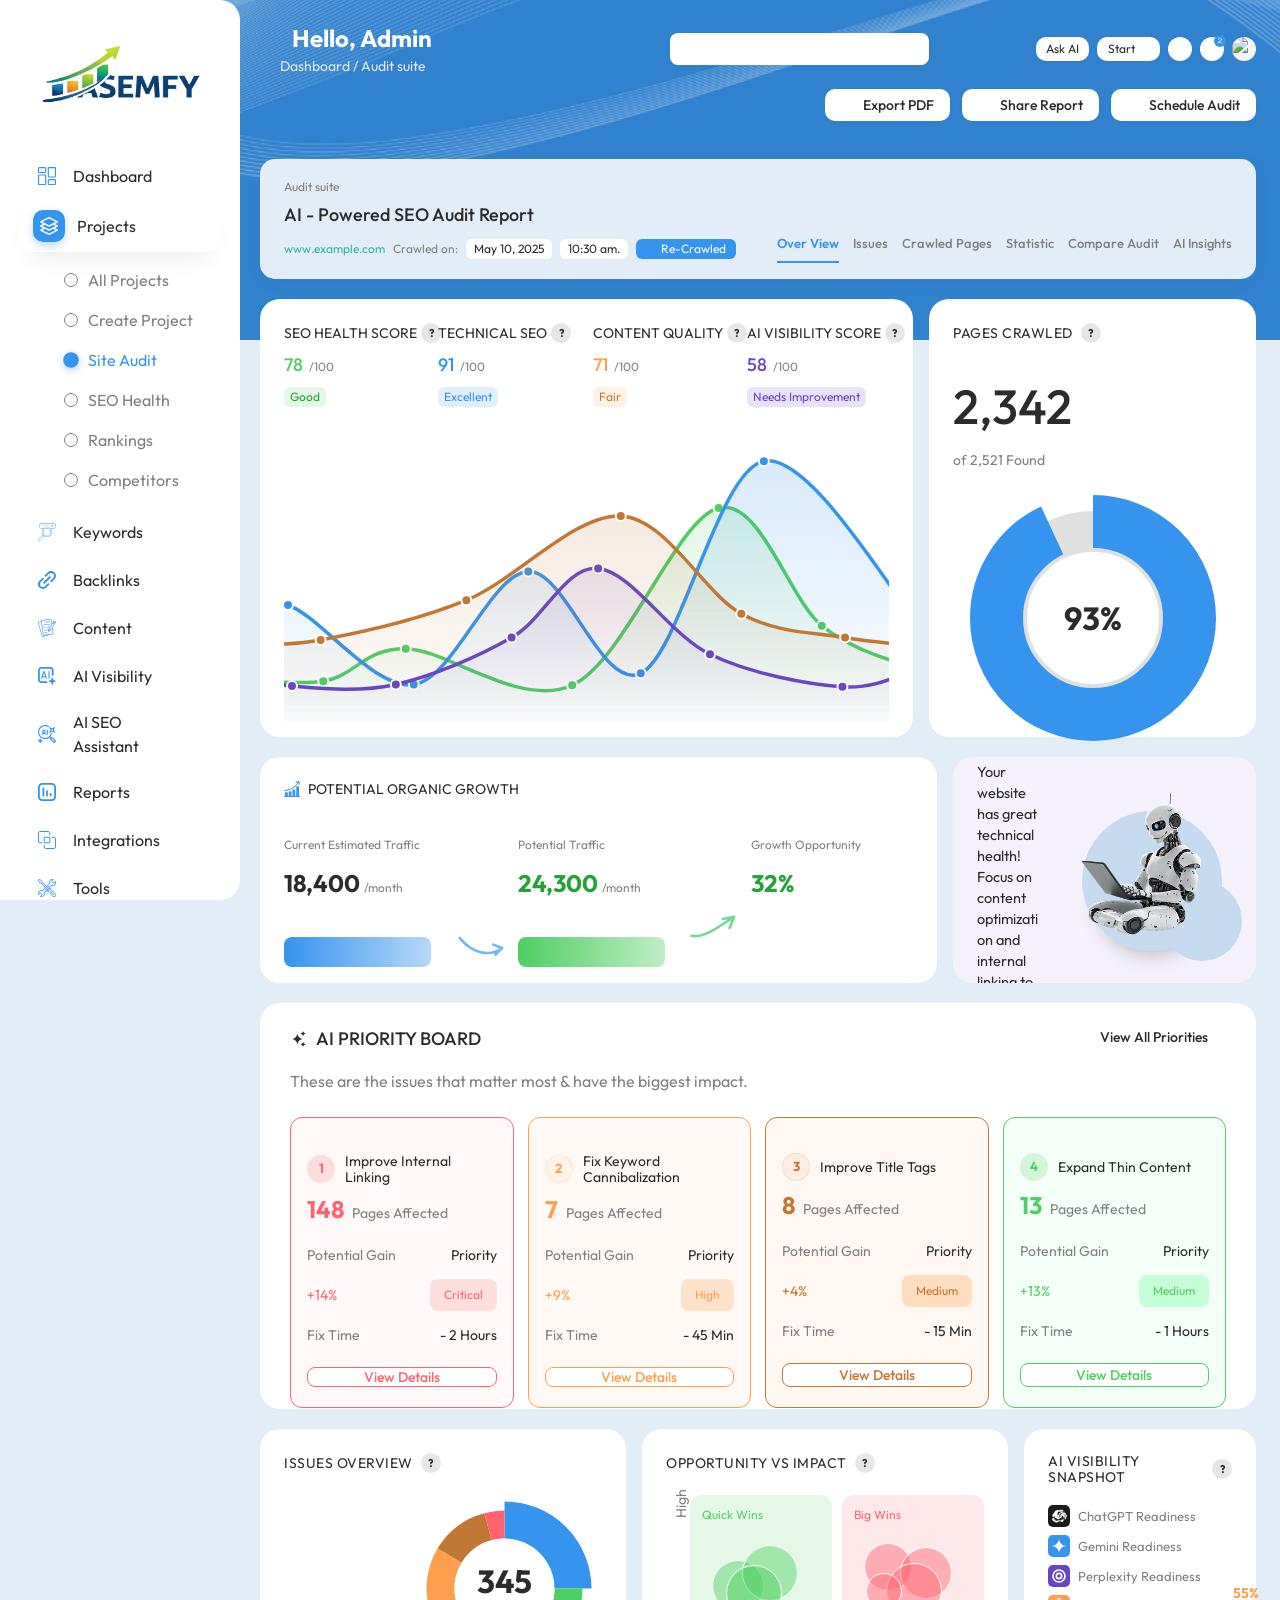
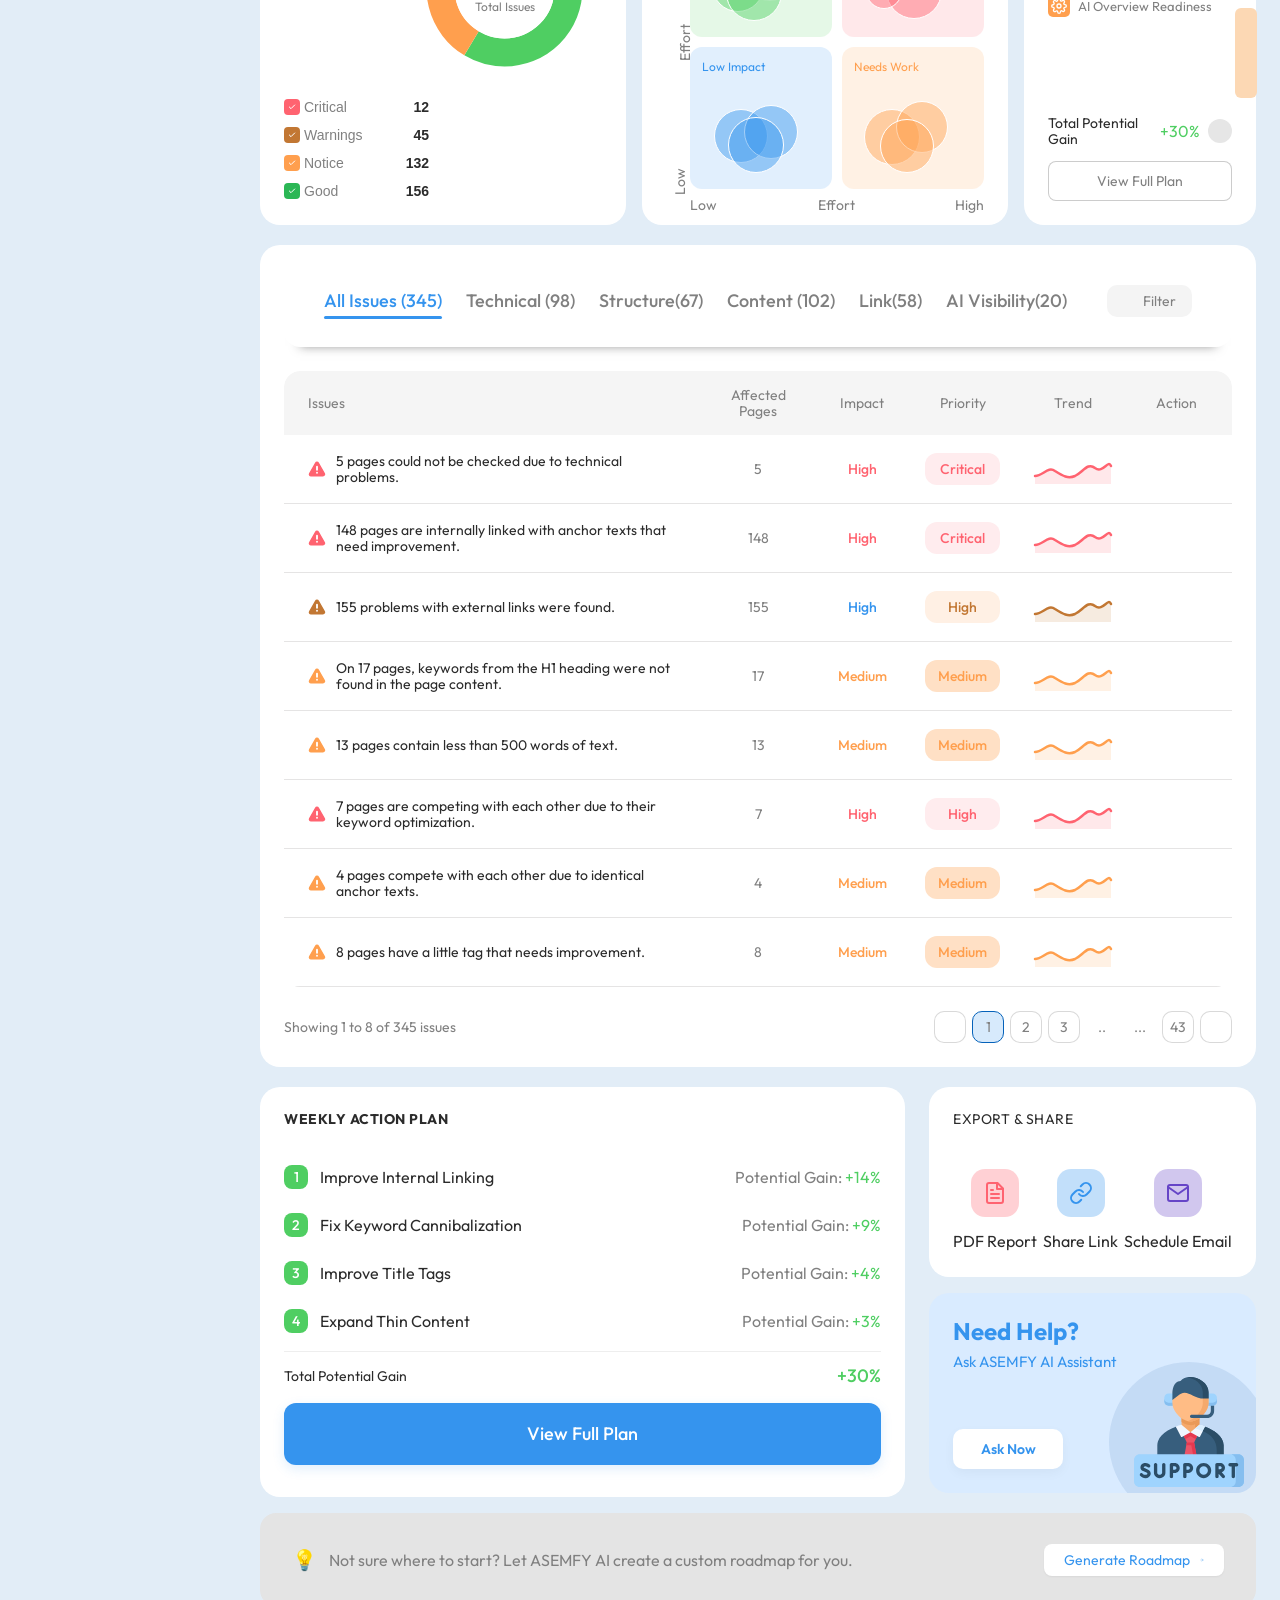
==== commit f4f5f034: "refactor: enhance UI components with restructured impact cards and improved pagination controls" ====
--- a/seo/index.html
+++ b/seo/index.html
@@ -1716,31 +1716,39 @@
               </div>
 
               <!-- Bottom Card: Expected Impact Separate Card -->
-              <div class="card expected-impact-card">
-                <div class="eic-header">
-                  <span class="dsb-section-title">Expected Impact</span>
-                </div>
-                <div class="sidebar-impact-row">
-                  <div class="sidebar-impact-circle-card">
-                    <div class="sic-circle circle-green">
-                      <i data-lucide="trending-up"></i>
-                    </div>
-                    <span class="sic-num text-green" id="sidebarImpactGain">+14%</span>
-                    <span class="sic-label">Traffic Gain</span>
-                  </div>
-                  <div class="sidebar-impact-circle-card">
-                    <div class="sic-circle circle-red">
-                      <i data-lucide="bar-chart-2"></i>
-                    </div>
-                    <span class="sic-num text-red" id="sidebarImpactLevel">High</span>
-                    <span class="sic-label">Impact</span>
-                  </div>
-                  <div class="sidebar-impact-circle-card">
-                    <div class="sic-circle circle-blue-time">
-                      <i data-lucide="clock"></i>
-                    </div>
-                    <span class="sic-num text-blue" id="sidebarImpactTime">~20 Min</span>
-                    <span class="sic-label">Fix Time</span>
+              <div class="eic-card-wrap">
+                <div class="eic-card-title">Expected Impact</div>
+                <div class="eic-card-divider"></div>
+                <div class="eic-card-row">
+                  <!-- Metric 1 -->
+                  <div class="eic-card-item">
+                    <div class="eic-circ eic-circ-green">
+                      <i data-lucide="trending-up" style="width:18px;height:18px;stroke:#4FCE62;"></i>
+                    </div>
+                    <div class="eic-card-text">
+                      <span class="eic-card-val eic-val-c-green" id="sidebarImpactGain">+14%</span>
+                      <span class="eic-card-lbl">Traffic Gain</span>
+                    </div>
+                  </div>
+                  <!-- Metric 2 -->
+                  <div class="eic-card-item">
+                    <div class="eic-circ eic-circ-red">
+                      <i data-lucide="bar-chart-2" style="width:18px;height:18px;stroke:#FF6370;"></i>
+                    </div>
+                    <div class="eic-card-text">
+                      <span class="eic-card-val eic-val-c-red" id="sidebarImpactLevel">High</span>
+                      <span class="eic-card-lbl">Impact</span>
+                    </div>
+                  </div>
+                  <!-- Metric 3 -->
+                  <div class="eic-card-item">
+                    <div class="eic-circ eic-circ-blue">
+                      <i data-lucide="clock" style="width:18px;height:18px;stroke:#3594EE;"></i>
+                    </div>
+                    <div class="eic-card-text">
+                      <span class="eic-card-val eic-val-c-blue" id="sidebarImpactTime">~20 Min</span>
+                      <span class="eic-card-lbl">Fix Time</span>
+                    </div>
                   </div>
                 </div>
               </div>
@@ -1864,6 +1872,8 @@
                     </select>
                   </div>
 
+                  <button class="btn btn-filter btn-advance"><i data-lucide="sliders"></i> Advance Filter</button>
+                  <button class="btn btn-export-csv" title="Export CSV"><i data-lucide="download"></i></button>
                 </div>
               </div>
 
--- a/seo/css/style.css
+++ b/seo/css/style.css
@@ -7847,8 +7847,16 @@
   position: absolute;
   font-size: 12px !important;
   font-weight: 600 !important;
-  color: #2B2B2B !important;
+  color: #2B2B2B;
   font-family: 'Outfit', sans-serif !important;
+}
+
+[data-theme="dark"] .score-circle-wrapper .score-value {
+  color: #FFFFFF !important;
+}
+
+[data-theme="dark"] .score-circle-wrapper .circle-bg {
+  stroke: #2D3142 !important;
 }
 
 .score-circle-container .score-label {
@@ -7896,24 +7904,106 @@
   box-shadow: 0px 2px 8px rgba(0, 0, 0, 0.02) !important;
 }
 
+/* Ensure table takes full width, no collapse issues with border-radius */
+#details-view-cannibalization .details-table {
+  width: 100% !important;
+  border-collapse: separate !important;
+  border-spacing: 0 !important;
+}
+
+/* Pagination Row */
+#details-view-cannibalization .details-pagination {
+  display: flex !important;
+  align-items: center !important;
+  justify-content: space-between !important;
+  padding: 14px 16px !important;
+}
+
+#details-view-cannibalization .page-info {
+  font-size: 13px !important;
+  color: #808080 !important;
+  font-family: 'Outfit', sans-serif !important;
+}
+
+#details-view-cannibalization .pagination-btns {
+  display: flex !important;
+  align-items: center !important;
+  gap: 4px !important;
+  flex-direction: row !important;
+  flex-wrap: nowrap !important;
+}
+
+#details-view-cannibalization .pg-num {
+  display: inline-flex !important;
+  align-items: center !important;
+  justify-content: center !important;
+  width: 32px !important;
+  height: 32px !important;
+  border-radius: 8px !important;
+  border: 1px solid #EEEEEE !important;
+  background: #FFFFFF !important;
+  font-size: 13px !important;
+  font-family: 'Outfit', sans-serif !important;
+  color: #808080 !important;
+  cursor: pointer !important;
+}
+
+#details-view-cannibalization .pg-num.active {
+  background: rgba(53, 148, 238, 0.20) !important;
+  color: #0562BA !important;
+  border: 1px solid #0562BA !important;
+  font-weight: 600 !important;
+}
+
+#details-view-cannibalization .pg-btn {
+  display: inline-flex !important;
+  align-items: center !important;
+  justify-content: center !important;
+  width: 32px !important;
+  height: 32px !important;
+  border-radius: 8px !important;
+  border: 1px solid #EEEEEE !important;
+  background: #FFFFFF !important;
+  color: #808080 !important;
+  cursor: pointer !important;
+}
+
+#details-view-cannibalization .pg-btn.disabled {
+  opacity: 0.4 !important;
+  cursor: not-allowed !important;
+}
+
+#details-view-cannibalization .pg-dots {
+  display: inline-flex !important;
+  align-items: center !important;
+  justify-content: center !important;
+  color: #808080 !important;
+  font-size: 13px !important;
+  padding: 0 4px !important;
+  letter-spacing: 2px !important;
+}
+
 #details-view-cannibalization .details-table th {
   height: 52px !important;
   background: #F5F5F5 !important;
-  font-size: 13px !important;
-  font-weight: 500 !important;
+  font-size: 12px !important;
+  font-weight: 400 !important;
   color: #808080 !important;
   font-family: 'Outfit', sans-serif !important;
-  line-height: 1.2 !important;
+  line-height: 16px !important;
   white-space: normal !important;
+  word-break: keep-all !important;
+  overflow-wrap: normal !important;
   vertical-align: middle !important;
+  padding: 8px 10px !important;
 }
 
 #details-view-cannibalization .details-table th:first-child {
-  border-top-left-radius: 10px !important;
+  border-top-left-radius: 12px !important;
 }
 
 #details-view-cannibalization .details-table th:last-child {
-  border-top-right-radius: 10px !important;
+  border-top-right-radius: 12px !important;
 }
 
 #details-view-cannibalization .details-table tr.clickable-row.active td {
@@ -7929,44 +8019,52 @@
 #details-view-cannibalization .details-table td:nth-child(1) {
   padding-left: 16px !important;
   text-align: left !important;
-  width: 25% !important;
+  min-width: 100px !important;
+  width: 22% !important;
 }
 
 #details-view-cannibalization .details-table th:nth-child(2),
 #details-view-cannibalization .details-table td:nth-child(2) {
   text-align: center !important;
+  min-width: 100px !important;
   width: 17% !important;
 }
 
 #details-view-cannibalization .details-table th:nth-child(3),
 #details-view-cannibalization .details-table td:nth-child(3) {
   text-align: center !important;
-  width: 14% !important;
+  min-width: 70px !important;
+  width: 13% !important;
 }
 
 #details-view-cannibalization .details-table th:nth-child(4),
 #details-view-cannibalization .details-table td:nth-child(4) {
   text-align: center !important;
-  width: 15% !important;
+  min-width: 75px !important;
+  width: 14% !important;
 }
 
 #details-view-cannibalization .details-table th:nth-child(5),
 #details-view-cannibalization .details-table td:nth-child(5) {
   text-align: center !important;
-  width: 15% !important;
+  min-width: 75px !important;
+  width: 14% !important;
 }
 
 #details-view-cannibalization .details-table th:nth-child(6),
 #details-view-cannibalization .details-table td:nth-child(6) {
   text-align: center !important;
-  width: 10% !important;
+  min-width: 60px !important;
+  width: 9% !important;
 }
 
 #details-view-cannibalization .details-table th:nth-child(7),
 #details-view-cannibalization .details-table td:nth-child(7) {
+  min-width: 55px !important;
+  white-space: nowrap !important;
   text-align: center !important;
   padding-right: 12px !important;
-  width: 4% !important;
+  width: 7% !important;
 }
 
 /* Stat cell details layout */
@@ -8089,47 +8187,176 @@
 
 #details-view-cannibalization .sidebar-stat-panel-row {
   display: flex !important;
+  flex-direction: row !important;
   align-items: center !important;
   justify-content: space-between !important;
-  margin-bottom: 10px !important;
+  width: 100% !important;
+  background: #F8FAFC !important;
+  border: 1px solid #E2E8F0 !important;
+  border-radius: 12px !important;
+  padding: 10px 6px !important;
+  box-sizing: border-box !important;
+  margin-bottom: 16px !important;
+  margin-top: 10px !important;
 }
 
 #details-view-cannibalization .sidebar-stat-col {
   display: flex !important;
   flex-direction: column !important;
+  align-items: center !important;
+  text-align: center !important;
+  flex: 1 1 0 !important;
+  min-width: 0 !important;
   gap: 2px !important;
 }
 
 #details-view-cannibalization .sidebar-stat-col .lbl {
-  color: black !important;
-  font-size: 12px !important;
+  color: #64748B !important;
+  font-size: 11px !important;
   font-family: 'Outfit', sans-serif !important;
   font-weight: 400 !important;
+  line-height: 14px !important;
+  white-space: nowrap !important;
+}
+
+#details-view-cannibalization .sidebar-stat-col .val-red {
+  color: #FF6370 !important;
+  font-size: 14px !important;
+  font-family: 'Outfit', sans-serif !important;
+  font-weight: 600 !important;
+  line-height: 18px !important;
+  white-space: nowrap !important;
+}
+
+#details-view-cannibalization .sidebar-stat-col .val-sub {
+  color: #94A3B8 !important;
+  font-size: 10px !important;
+  font-family: 'Outfit', sans-serif !important;
+  font-weight: 400 !important;
+  line-height: 14px !important;
+  white-space: nowrap !important;
+}
+
+#details-view-cannibalization .sidebar-v-divider {
+  width: 1px !important;
+  height: 28px !important;
+  background: #E2E8F0 !important;
+  opacity: 1 !important;
+  flex-shrink: 0 !important;
+}
+
+#details-view-cannibalization .eic-card-wrap {
+  width: 100% !important;
+  max-width: 420px !important;
+  background: #FFFFFF !important;
+  border-radius: 20px !important;
+  padding: 12px 14px !important;
+  box-sizing: border-box !important;
+  box-shadow: 0px 4px 20px rgba(0, 0, 0, 0.05) !important;
+  display: flex !important;
+  flex-direction: column !important;
+}
+
+#details-view-cannibalization .eic-card-title {
+  color: #2B2B2B !important;
+  font-size: 14px !important;
+  font-family: 'Outfit', sans-serif !important;
+  font-weight: 500 !important;
   line-height: 16px !important;
   word-wrap: break-word !important;
-}
-
-#details-view-cannibalization .sidebar-stat-col .val-red {
+  margin-bottom: 6px !important;
+}
+
+#details-view-cannibalization .eic-card-divider {
+  width: 100% !important;
+  height: 1px !important;
+  background: #EEEEEE !important;
+  flex-shrink: 0 !important;
+  margin-bottom: 10px !important;
+}
+
+#details-view-cannibalization .eic-card-row {
+  display: flex !important;
+  flex-direction: row !important;
+  align-items: center !important;
+  justify-content: space-between !important;
+  gap: 4px !important;
+  width: 100% !important;
+}
+
+#details-view-cannibalization .eic-card-item {
+  display: flex !important;
+  flex-direction: row !important;
+  align-items: center !important;
+  gap: 6px !important;
+  flex: 1 1 0 !important;
+  min-width: 0 !important;
+}
+
+#details-view-cannibalization .eic-circ {
+  width: 36px !important;
+  height: 36px !important;
+  min-width: 36px !important;
+  min-height: 36px !important;
+  border-radius: 9999px !important;
+  flex-shrink: 0 !important;
+  display: flex !important;
+  align-items: center !important;
+  justify-content: center !important;
+  opacity: 1 !important;
+}
+
+#details-view-cannibalization .eic-circ-green {
+  background: rgba(79, 206, 98, 0.20) !important;
+  color: #4FCE62 !important;
+}
+
+#details-view-cannibalization .eic-circ-red {
+  background: rgba(255, 99, 112, 0.20) !important;
   color: #FF6370 !important;
-  font-size: 16px !important;
+}
+
+#details-view-cannibalization .eic-circ-blue {
+  background: rgba(53, 148, 238, 0.20) !important;
+  color: #3594EE !important;
+}
+
+#details-view-cannibalization .eic-card-text {
+  display: flex !important;
+  flex-direction: column !important;
+  gap: 1px !important;
+  min-width: 0 !important;
+}
+
+#details-view-cannibalization .eic-card-val {
+  font-size: 13px !important;
+  font-family: 'Outfit', sans-serif !important;
+  font-weight: 500 !important;
+  line-height: 15px !important;
+  white-space: nowrap !important;
+  display: block !important;
+}
+
+#details-view-cannibalization .eic-val-c-green {
+  color: #4FCE62 !important;
+}
+
+#details-view-cannibalization .eic-val-c-red {
+  color: #FF6370 !important;
+}
+
+#details-view-cannibalization .eic-val-c-blue {
+  color: #3594EE !important;
+}
+
+#details-view-cannibalization .eic-card-lbl {
+  color: #808080 !important;
+  font-size: 11px !important;
   font-family: 'Outfit', sans-serif !important;
   font-weight: 400 !important;
-  line-height: 24px !important;
-}
-
-#details-view-cannibalization .sidebar-stat-col .val-sub {
-  color: #808080 !important;
-  font-size: 12px !important;
-  font-family: 'Outfit', sans-serif !important;
-  font-weight: 400 !important;
-  line-height: 16px !important;
-}
-
-#details-view-cannibalization .sidebar-v-divider {
-  width: 1px !important;
-  height: 26px !important;
-  background: #808080 !important;
-  opacity: 0.5 !important;
+  line-height: 13px !important;
+  white-space: nowrap !important;
+  display: block !important;
 }
 
 /* Affected Pages Box */
@@ -8597,7 +8824,7 @@
   max-width: 420px !important;
   background: #FFFFFF !important;
   border-radius: 20px !important;
-  padding: 10px 20px !important;
+  padding: 14px 16px !important;
   box-sizing: border-box !important;
   box-shadow: 0px 4px 20px rgba(0, 0, 0, 0.05) !important;
   display: flex !important;
@@ -8619,16 +8846,16 @@
   height: 1px !important;
   background: #EEEEEE !important;
   flex-shrink: 0 !important;
-  margin-bottom: 16px !important;
+  margin-bottom: 12px !important;
 }
 
 #details-view-cannibalization .eic-card-row {
   display: flex !important;
   flex-direction: row !important;
   align-items: center !important;
-  flex-wrap: nowrap !important;
+  flex-wrap: wrap !important;
   justify-content: space-between !important;
-  gap: 0 !important;
+  gap: 8px !important;
   width: 100% !important;
 }
 
@@ -8636,16 +8863,16 @@
   display: flex !important;
   flex-direction: row !important;
   align-items: center !important;
-  gap: 8px !important;
-  flex: 0 0 auto !important;
-  flex-wrap: nowrap !important;
+  gap: 6px !important;
+  flex: 1 1 auto !important;
+  min-width: 0 !important;
 }
 
 #details-view-cannibalization .eic-circ {
-  width: 50px !important;
-  height: 50px !important;
-  min-width: 50px !important;
-  min-height: 50px !important;
+  width: 42px !important;
+  height: 42px !important;
+  min-width: 42px !important;
+  min-height: 42px !important;
   border-radius: 9999px !important;
   flex-shrink: 0 !important;
   display: flex !important;
@@ -8705,4 +8932,431 @@
   line-height: 16px !important;
   white-space: nowrap !important;
   display: block !important;
+}
+
+/* =============================================
+   MOBILE RESPONSIVE — Cannibalization Details
+   ============================================= */
+@media (max-width: 992px) {
+  #details-view-cannibalization .details-metrics-row {
+    display: flex !important;
+    flex-direction: column !important;
+    gap: 12px !important;
+    width: 100% !important;
+  }
+
+  #details-view-cannibalization .metric-circle-card {
+    max-width: 100% !important;
+    width: 100% !important;
+    height: auto !important;
+    border-radius: 20px !important;
+    padding: 16px !important;
+  }
+
+  #details-view-cannibalization .details-split-grid {
+    grid-template-columns: 1fr !important;
+    gap: 16px !important;
+  }
+}
+
+@media (max-width: 768px) {
+  html, body {
+    overflow-x: hidden !important;
+    width: 100% !important;
+  }
+
+  .main-content {
+    max-width: 100vw !important;
+    width: 100% !important;
+    overflow-x: hidden !important;
+    padding: 0 !important;
+  }
+
+  .content-body {
+    padding: 12px 8px 24px 8px !important;
+    max-width: 100vw !important;
+    box-sizing: border-box !important;
+    overflow-x: hidden !important;
+  }
+
+  #details-view-cannibalization {
+    width: 100% !important;
+    max-width: 100% !important;
+    padding-left: 8px !important;
+    padding-right: 8px !important;
+    box-sizing: border-box !important;
+  }
+
+  /* Metrics grid to vertical stack */
+  #details-view-cannibalization .details-metrics-row {
+    display: flex !important;
+    flex-direction: column !important;
+    gap: 12px !important;
+    width: 100% !important;
+    max-width: 100% !important;
+  }
+
+  #details-view-cannibalization .metric-circle-card {
+    max-width: 100% !important;
+    width: 100% !important;
+    height: auto !important;
+    border-radius: 20px !important;
+    padding: 16px !important;
+    box-sizing: border-box !important;
+  }
+
+  #details-view-cannibalization .why-matters-card {
+    width: 100% !important;
+    max-width: 100% !important;
+    box-sizing: border-box !important;
+  }
+
+  /* Scrollable tabs row */
+  #details-view-cannibalization .details-tabs-row {
+    width: 100% !important;
+    max-width: 100% !important;
+    overflow-x: auto !important;
+    -webkit-overflow-scrolling: touch !important;
+    box-sizing: border-box !important;
+    padding-bottom: 4px !important;
+  }
+
+  #details-view-cannibalization .audit-tabs {
+    display: flex !important;
+    flex-wrap: nowrap !important;
+    width: max-content !important;
+    max-width: none !important;
+  }
+
+  /* Stack table + sidebar vertically */
+  #details-view-cannibalization .details-split-grid {
+    display: flex !important;
+    flex-direction: column !important;
+    grid-template-columns: 1fr !important;
+    gap: 16px !important;
+    width: 100% !important;
+    max-width: 100% !important;
+  }
+
+  /* Cards inside split grid */
+  #details-view-cannibalization .card.table-card.details-table-container,
+  #details-view-cannibalization .details-right-column,
+  #details-view-cannibalization .details-sidebar-card,
+  #details-view-cannibalization .eic-card-wrap,
+  #details-view-cannibalization .details-title-card {
+    width: 100% !important;
+    max-width: 100% !important;
+    box-sizing: border-box !important;
+    padding: 14px !important;
+  }
+
+  /* Filter row stack on mobile */
+  #details-view-cannibalization .table-filter-row {
+    display: flex !important;
+    flex-direction: column !important;
+    gap: 10px !important;
+    align-items: stretch !important;
+    width: 100% !important;
+    max-width: 100% !important;
+  }
+
+  #details-view-cannibalization .filter-controls-right {
+    display: flex !important;
+    flex-wrap: wrap !important;
+    gap: 8px !important;
+    width: 100% !important;
+    margin-left: 0 !important;
+  }
+
+  #details-view-cannibalization .search-box.table-search-box {
+    width: 100% !important;
+    min-width: 0 !important;
+  }
+
+  #details-view-cannibalization .filter-dropdown-wrap,
+  #details-view-cannibalization .filter-select {
+    width: 100% !important;
+    max-width: 100% !important;
+  }
+
+  /* Table horizontal scroll container */
+  #details-view-cannibalization .inner-table-card {
+    width: 100% !important;
+    max-width: 100% !important;
+    box-sizing: border-box !important;
+    overflow: hidden !important;
+  }
+
+  #details-view-cannibalization .table-wrap {
+    width: 100% !important;
+    max-width: 100% !important;
+    overflow-x: auto !important;
+    -webkit-overflow-scrolling: touch !important;
+  }
+
+  #details-view-cannibalization .details-table {
+    min-width: 520px !important;
+  }
+
+  /* Pagination stack */
+  #details-view-cannibalization .details-pagination {
+    display: flex !important;
+    flex-direction: column !important;
+    gap: 10px !important;
+    align-items: center !important;
+  }
+
+  /* Expected Impact Card — Professional 3 Column Mobile Grid */
+  #details-view-cannibalization .eic-card-row {
+    display: grid !important;
+    grid-template-columns: repeat(3, 1fr) !important;
+    gap: 8px !important;
+    align-items: stretch !important;
+    width: 100% !important;
+  }
+
+  #details-view-cannibalization .eic-card-item {
+    display: flex !important;
+    flex-direction: column !important;
+    align-items: center !important;
+    justify-content: center !important;
+    text-align: center !important;
+    padding: 10px 4px !important;
+    background: #F8FAFC !important;
+    border: 1px solid #E2E8F0 !important;
+    border-radius: 12px !important;
+    gap: 6px !important;
+    width: 100% !important;
+    box-sizing: border-box !important;
+  }
+
+  #details-view-cannibalization .eic-circ {
+    width: 36px !important;
+    height: 36px !important;
+    min-width: 36px !important;
+    min-height: 36px !important;
+    margin: 0 auto !important;
+  }
+
+  #details-view-cannibalization .eic-card-text {
+    display: flex !important;
+    flex-direction: column !important;
+    align-items: center !important;
+    text-align: center !important;
+    gap: 2px !important;
+    width: 100% !important;
+  }
+
+  #details-view-cannibalization .eic-card-val {
+    font-size: 13px !important;
+    font-weight: 600 !important;
+    text-align: center !important;
+  }
+
+  #details-view-cannibalization .eic-card-lbl {
+    font-size: 11px !important;
+    text-align: center !important;
+    white-space: normal !important;
+    word-break: break-word !important;
+    line-height: 13px !important;
+  }
+}
+
+/* Dark mode for eic-card-item on mobile */
+[data-theme="dark"] #details-view-cannibalization .eic-card-item {
+  background: #232736 !important;
+  border-color: #2D3142 !important;
+}
+
+
+
+/* =============================================
+   DARK MODE — Cannibalization Details View
+   ============================================= */
+[data-theme="dark"] #details-view-cannibalization .card.table-card.details-table-container,
+[data-theme="dark"] #details-view-cannibalization .details-sidebar-card,
+[data-theme="dark"] #details-view-cannibalization .eic-card-wrap,
+[data-theme="dark"] #details-view-cannibalization .details-title-card {
+  background: #1A1D2B !important;
+  border: 1px solid #2D3142 !important;
+  box-shadow: none !important;
+}
+
+[data-theme="dark"] #details-view-cannibalization .header-desc {
+  color: #94A3B8 !important;
+}
+
+[data-theme="dark"] #details-view-cannibalization .search-box.table-search-box {
+  background: #232736 !important;
+  border-color: #2D3142 !important;
+}
+
+[data-theme="dark"] #details-view-cannibalization .search-box.table-search-box input {
+  color: #E2E8F0 !important;
+}
+
+[data-theme="dark"] #details-view-cannibalization .filter-select {
+  background: #232736 !important;
+  border-color: #2D3142 !important;
+  color: #E2E8F0 !important;
+}
+
+[data-theme="dark"] #details-view-cannibalization .inner-table-card {
+  background: #1A1D2B !important;
+  border-color: #2D3142 !important;
+  box-shadow: none !important;
+}
+
+[data-theme="dark"] #details-view-cannibalization .details-table th {
+  background: #232736 !important;
+  color: #A0AEC0 !important;
+}
+
+[data-theme="dark"] #details-view-cannibalization .details-table td {
+  border-color: #2D3142 !important;
+}
+
+[data-theme="dark"] #details-view-cannibalization .keyword-text-dark {
+  color: #E2E8F0 !important;
+}
+
+[data-theme="dark"] #details-view-cannibalization .val-text {
+  color: #E2E8F0 !important;
+}
+
+[data-theme="dark"] #details-view-cannibalization .label-text {
+  color: #A0AEC0 !important;
+}
+
+[data-theme="dark"] #details-view-cannibalization .details-pagination {
+  background: #1A1D2B !important;
+}
+
+[data-theme="dark"] #details-view-cannibalization .page-info {
+  color: #A0AEC0 !important;
+}
+
+[data-theme="dark"] #details-view-cannibalization .pg-num {
+  background: #232736 !important;
+  border-color: #2D3142 !important;
+  color: #A0AEC0 !important;
+}
+
+[data-theme="dark"] #details-view-cannibalization .pg-num.active {
+  background: rgba(53, 148, 238, 0.25) !important;
+  color: #60A5FA !important;
+  border-color: #3B82F6 !important;
+}
+
+[data-theme="dark"] #details-view-cannibalization .pg-btn {
+  background: #232736 !important;
+  border-color: #2D3142 !important;
+  color: #A0AEC0 !important;
+}
+
+[data-theme="dark"] #details-view-cannibalization .sidebar-header-title {
+  color: #A0AEC0 !important;
+}
+
+[data-theme="dark"] #details-view-cannibalization .sidebar-keyword-name {
+  color: #60A5FA !important;
+}
+
+[data-theme="dark"] #details-view-cannibalization .sidebar-intent-name {
+  color: #C084FC !important;
+}
+
+[data-theme="dark"] #details-view-cannibalization .sidebar-divider-line {
+  background: #2D3142 !important;
+}
+
+[data-theme="dark"] #details-view-cannibalization .sidebar-overview-title {
+  color: #E2E8F0 !important;
+}
+
+[data-theme="dark"] #details-view-cannibalization .sidebar-overview-body {
+  color: #94A3B8 !important;
+}
+
+[data-theme="dark"] #details-view-cannibalization .sidebar-stat-panel-row {
+  background: #232736 !important;
+  border-color: #2D3142 !important;
+}
+
+[data-theme="dark"] #details-view-cannibalization .sidebar-stat-col .lbl {
+  color: #A0AEC0 !important;
+}
+
+[data-theme="dark"] #details-view-cannibalization .sidebar-v-divider {
+  background: #2D3142 !important;
+}
+
+[data-theme="dark"] #details-view-cannibalization .affected-pages-box {
+  background: #232736 !important;
+  border-color: #2D3142 !important;
+}
+
+[data-theme="dark"] #details-view-cannibalization .ap-title {
+  color: #E2E8F0 !important;
+}
+
+[data-theme="dark"] #details-view-cannibalization .ap-title-num {
+  color: #94A3B8 !important;
+}
+
+[data-theme="dark"] #details-view-cannibalization .ap-pos-label {
+  color: #94A3B8 !important;
+}
+
+[data-theme="dark"] #details-view-cannibalization .ap-link {
+  color: #60A5FA !important;
+}
+
+[data-theme="dark"] #details-view-cannibalization .ap-meta {
+  color: #94A3B8 !important;
+}
+
+[data-theme="dark"] #details-view-cannibalization .ap-pos-val {
+  color: #E2E8F0 !important;
+}
+
+[data-theme="dark"] #details-view-cannibalization .view-all-pages-link {
+  color: #60A5FA !important;
+}
+
+[data-theme="dark"] #details-view-cannibalization .ai-rec-box {
+  background: rgba(79, 206, 98, 0.1) !important;
+  border-color: rgba(79, 206, 98, 0.25) !important;
+}
+
+[data-theme="dark"] #details-view-cannibalization .ai-rec-header span {
+  color: #4FCE62 !important;
+}
+
+[data-theme="dark"] #details-view-cannibalization .ai-rec-desc {
+  color: #CBD5E1 !important;
+}
+
+[data-theme="dark"] #details-view-cannibalization .ai-rec-action-title {
+  color: #E2E8F0 !important;
+}
+
+[data-theme="dark"] #details-view-cannibalization .lbl-dark {
+  color: #E2E8F0 !important;
+}
+
+[data-theme="dark"] #details-view-cannibalization .lbl-gray {
+  color: #94A3B8 !important;
+}
+
+[data-theme="dark"] #details-view-cannibalization .eic-card-title {
+  color: #E2E8F0 !important;
+}
+
+[data-theme="dark"] #details-view-cannibalization .eic-card-divider {
+  background: #2D3142 !important;
+}
+
+[data-theme="dark"] #details-view-cannibalization .eic-card-lbl {
+  color: #94A3B8 !important;
 }
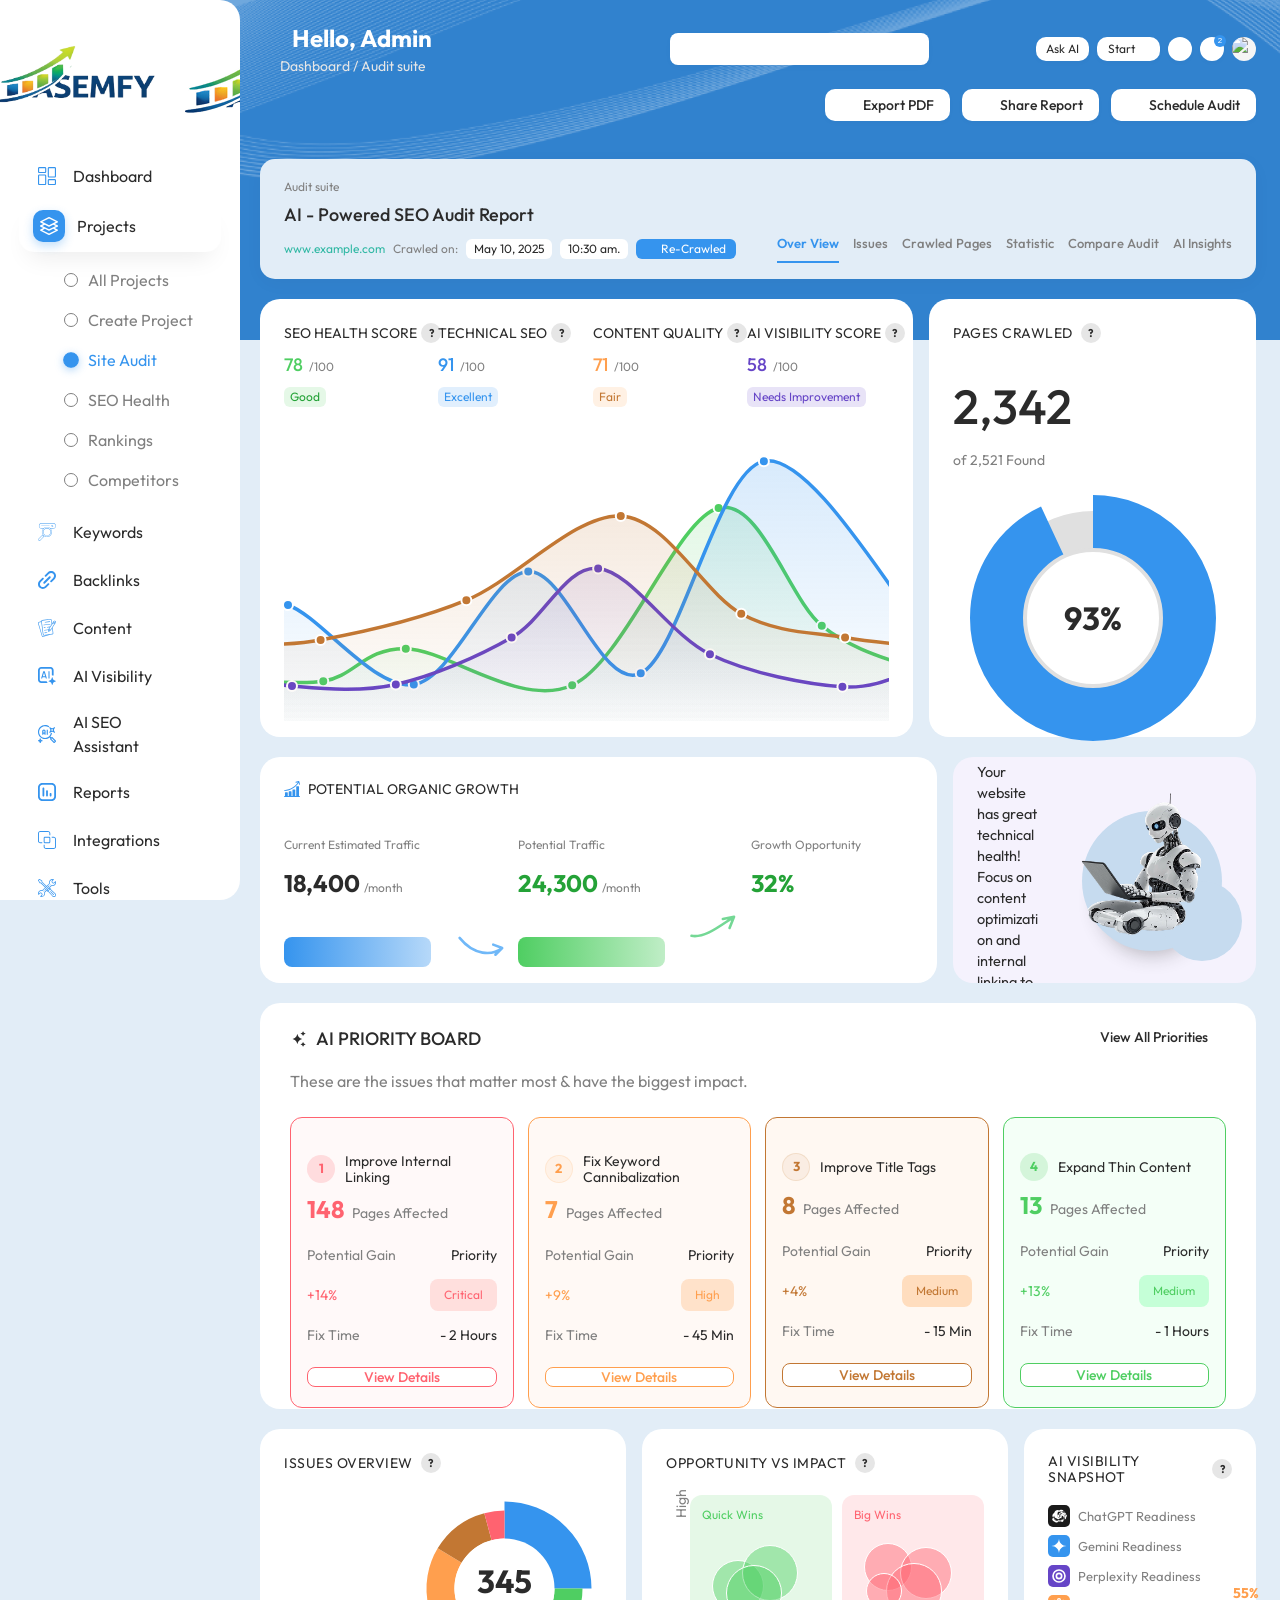
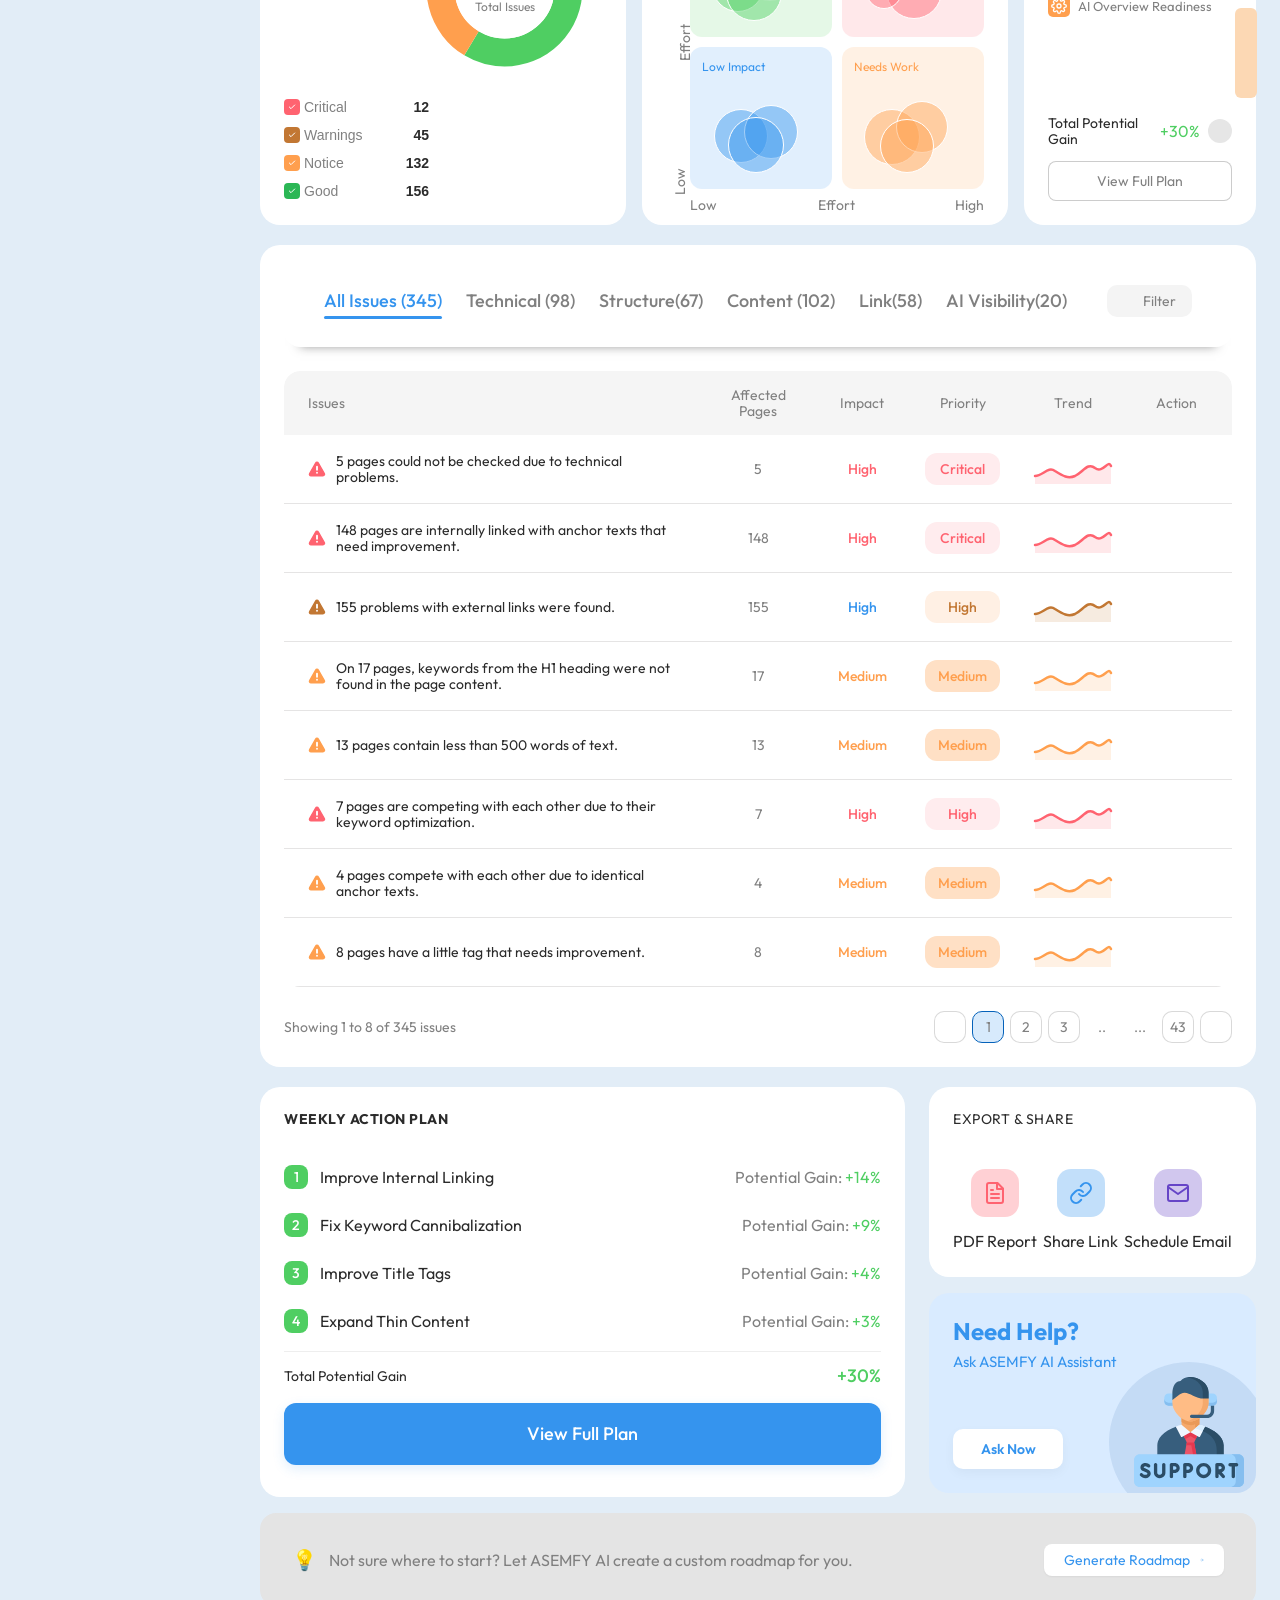
==== commit 60818c24: "feat: implement collapsible sidebar with floating submenu popovers and responsive logo switching" ====
--- a/seo/index.html
+++ b/seo/index.html
@@ -168,7 +168,8 @@
     <!-- ===== SIDEBAR ===== -->
     <aside class="sidebar" id="sidebar">
       <div class="logo-container">
-        <img src="assets/logo.png" alt="ASEMFY Logo" class="logo-img">
+        <img src="assets/logo.png" alt="ASEMFY Logo" class="logo-img full-logo">
+        <img src="assets/short.png" alt="ASEMFY Logo" class="logo-img short-logo">
       </div>
 
       <nav class="sidebar-menu">
@@ -1716,39 +1717,31 @@
               </div>
 
               <!-- Bottom Card: Expected Impact Separate Card -->
-              <div class="eic-card-wrap">
-                <div class="eic-card-title">Expected Impact</div>
-                <div class="eic-card-divider"></div>
-                <div class="eic-card-row">
-                  <!-- Metric 1 -->
-                  <div class="eic-card-item">
-                    <div class="eic-circ eic-circ-green">
-                      <i data-lucide="trending-up" style="width:18px;height:18px;stroke:#4FCE62;"></i>
-                    </div>
-                    <div class="eic-card-text">
-                      <span class="eic-card-val eic-val-c-green" id="sidebarImpactGain">+14%</span>
-                      <span class="eic-card-lbl">Traffic Gain</span>
-                    </div>
-                  </div>
-                  <!-- Metric 2 -->
-                  <div class="eic-card-item">
-                    <div class="eic-circ eic-circ-red">
-                      <i data-lucide="bar-chart-2" style="width:18px;height:18px;stroke:#FF6370;"></i>
-                    </div>
-                    <div class="eic-card-text">
-                      <span class="eic-card-val eic-val-c-red" id="sidebarImpactLevel">High</span>
-                      <span class="eic-card-lbl">Impact</span>
-                    </div>
-                  </div>
-                  <!-- Metric 3 -->
-                  <div class="eic-card-item">
-                    <div class="eic-circ eic-circ-blue">
-                      <i data-lucide="clock" style="width:18px;height:18px;stroke:#3594EE;"></i>
-                    </div>
-                    <div class="eic-card-text">
-                      <span class="eic-card-val eic-val-c-blue" id="sidebarImpactTime">~20 Min</span>
-                      <span class="eic-card-lbl">Fix Time</span>
-                    </div>
+              <div class="card expected-impact-card">
+                <div class="eic-header">
+                  <span class="dsb-section-title">Expected Impact</span>
+                </div>
+                <div class="sidebar-impact-row">
+                  <div class="sidebar-impact-circle-card">
+                    <div class="sic-circle circle-green">
+                      <i data-lucide="trending-up"></i>
+                    </div>
+                    <span class="sic-num text-green" id="sidebarImpactGain">+14%</span>
+                    <span class="sic-label">Traffic Gain</span>
+                  </div>
+                  <div class="sidebar-impact-circle-card">
+                    <div class="sic-circle circle-red">
+                      <i data-lucide="bar-chart-2"></i>
+                    </div>
+                    <span class="sic-num text-red" id="sidebarImpactLevel">High</span>
+                    <span class="sic-label">Impact</span>
+                  </div>
+                  <div class="sidebar-impact-circle-card">
+                    <div class="sic-circle circle-blue-time">
+                      <i data-lucide="clock"></i>
+                    </div>
+                    <span class="sic-num text-blue" id="sidebarImpactTime">~20 Min</span>
+                    <span class="sic-label">Fix Time</span>
                   </div>
                 </div>
               </div>
@@ -1872,8 +1865,6 @@
                     </select>
                   </div>
 
-                  <button class="btn btn-filter btn-advance"><i data-lucide="sliders"></i> Advance Filter</button>
-                  <button class="btn btn-export-csv" title="Export CSV"><i data-lucide="download"></i></button>
                 </div>
               </div>
 
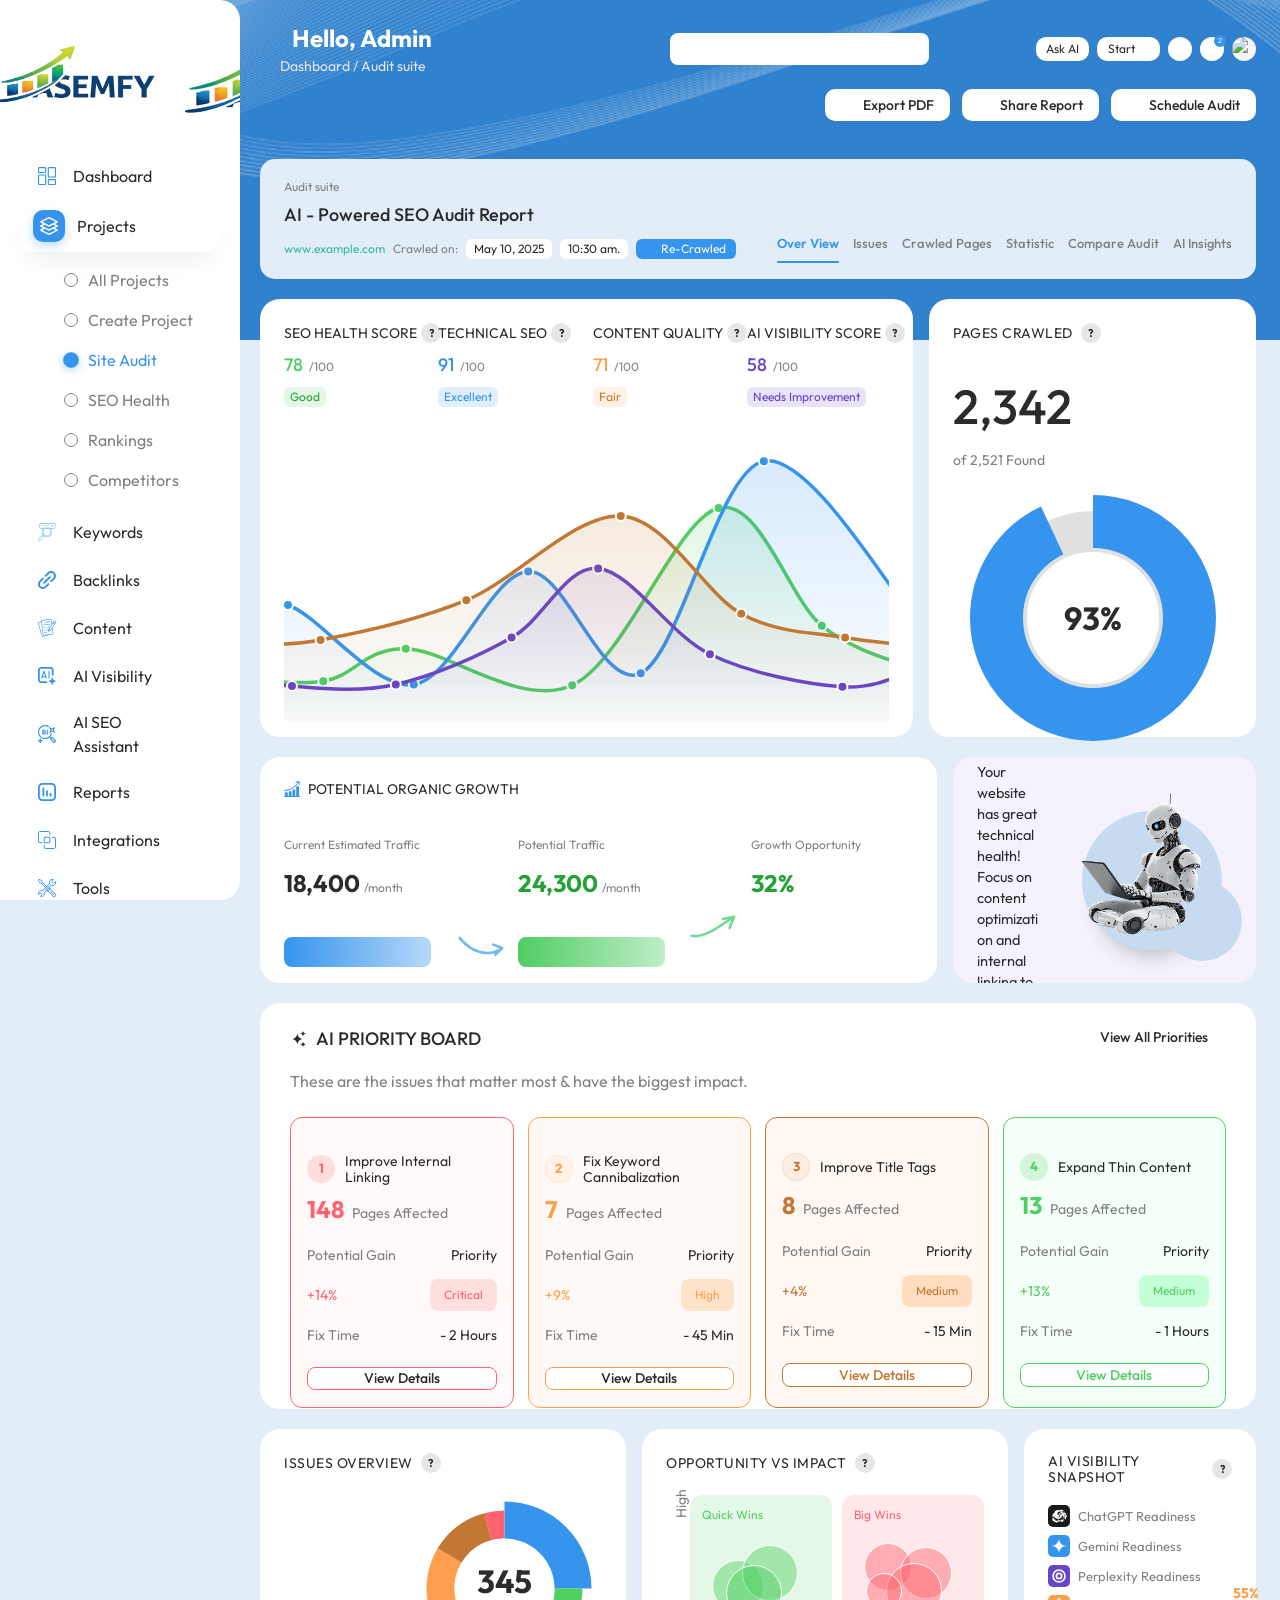
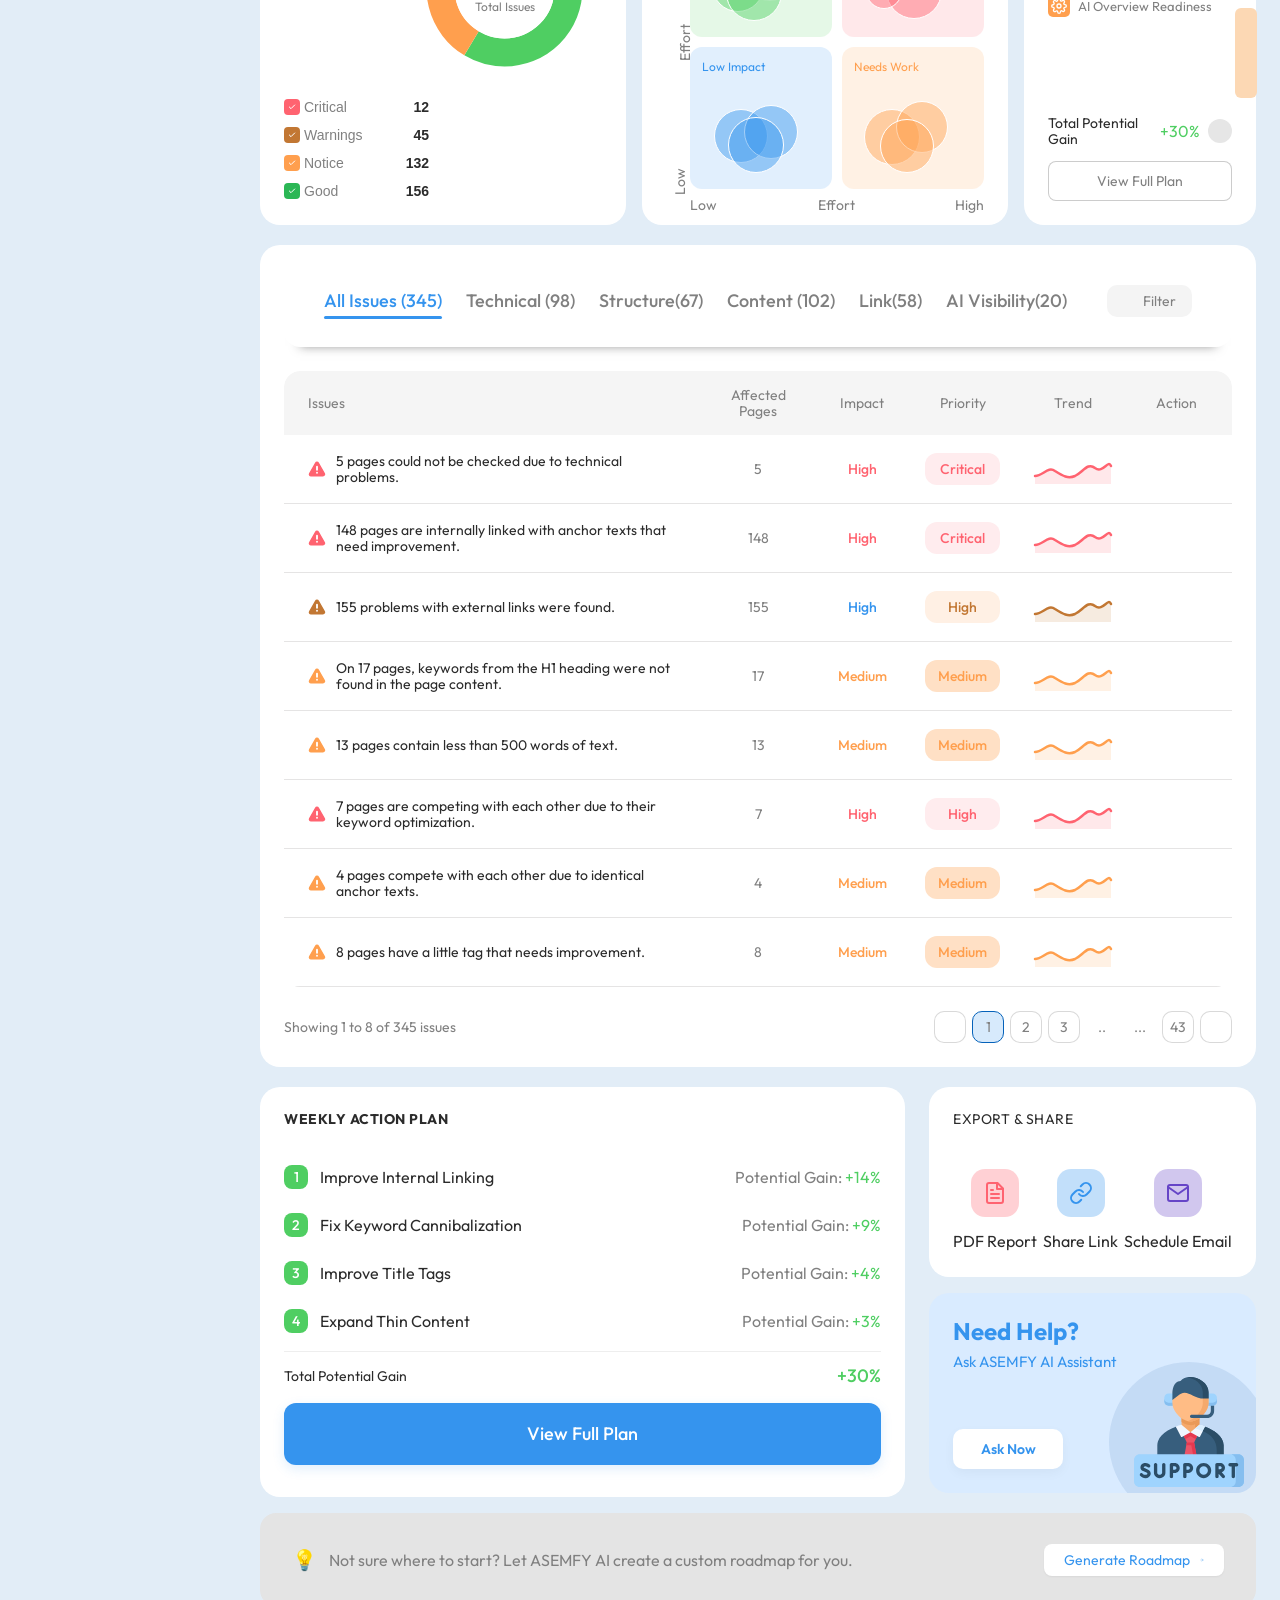
==== commit 019534a8: "feat: add Site Audit and Improvement pages with corresponding dashboard navigation updates" ====
--- a/seo/index.html
+++ b/seo/index.html
@@ -492,7 +492,7 @@
                     <span class="pc-time-val">- 2 Hours</span>
                   </div>
                 </div>
-                <button class="pc-btn btn-red" data-card="internal-linking">View Details</button>
+                <a href="improve.html" class="pc-btn btn-red" data-card="internal-linking">View Details</a>
               </div>
 
               <!-- Card 2: Orange -->
@@ -519,7 +519,7 @@
                     <span class="pc-time-val">- 45 Min</span>
                   </div>
                 </div>
-                <button class="pc-btn btn-orange" data-card="cannibalization">View Details</button>
+                <a href="fixing.html" class="pc-btn btn-orange" data-card="cannibalization">View Details</a>
               </div>
 
               <!-- Card 3: Brown -->
@@ -1234,1199 +1234,9 @@
             </button>
 
           </div> <!-- End of .roadmap-card -->
-        </div> <!-- End of #overview-view -->
-
-        <!-- Details View: Improve Internal Linking -->
-        <div id="details-view" class="view-container">
-          <!-- Top Title Card -->
-          <div class="card details-title-card">
-            <div class="dtc-left">
-              <span class="dtc-subtitle">Audit suite</span>
-              <div class="dtc-title-row">
-                <h2>Improve Internal Linking</h2>
-                <span class="dtc-badge">Critical Priority</span>
-              </div>
-              <div class="dtc-meta-row">
-                <span class="dtc-meta-item">148 pages affected</span>
-                <span class="dtc-meta-item">Potential Gain: +14% Traffic</span>
-                <span class="dtc-meta-item">Fix Time: ~2 Hours</span>
-              </div>
-            </div>
-          </div>
-
-          <!-- Metrics Circles Row -->
-          <div class="details-metrics-row">
-            <div class="metric-circle-card mcc-card-red">
-              <div class="mcc-circle circle-red">
-                <i data-lucide="link"></i>
-              </div>
-              <span class="mcc-num text-red">148</span>
-              <span class="mcc-label">Pages<br>Affected</span>
-            </div>
-
-            <div class="metric-circle-card mcc-card-grey">
-              <div class="mcc-circle circle-green">
-                <i data-lucide="trending-up"></i>
-              </div>
-              <span class="mcc-num text-green">+14%</span>
-              <span class="mcc-label">Potential<br>Traffic Gain</span>
-            </div>
-
-            <div class="metric-circle-card mcc-card-grey">
-              <div class="mcc-circle circle-red-impact">
-                <i data-lucide="bar-chart-2"></i>
-              </div>
-              <span class="mcc-num text-red">High</span>
-              <span class="mcc-label">Impact</span>
-            </div>
-
-            <div class="metric-circle-card mcc-card-grey">
-              <div class="mcc-circle circle-blue-time">
-                <i data-lucide="clock"></i>
-              </div>
-              <span class="mcc-num text-blue">~2 Hours</span>
-              <span class="mcc-label">Estimated<br>Fix Time</span>
-            </div>
-
-            <!-- Why It Matters -->
-            <div class="card why-matters-card">
-              <div class="wmc-content">
-                <div class="wmc-header">
-                  <h4>Why It Matters</h4>
-                  <span class="help-dot">?</span>
-                </div>
-                <p>Internal links help search engines understand your site structure and distribute page authority. Weak
-                  or generic anchor texts can reduce your rankings.</p>
-              </div>
-              <div class="wmc-illustration">
-                <img src="assets/bulb.svg" alt="Lightbulb" width="168" height="168" style="display: block;">
-              </div>
-            </div>
-          </div>
-
-          <!-- Tabs -->
-          <div class="details-tabs-row">
-            <nav class="audit-tabs">
-              <button class="tab active">Affected Pages (148)</button>
-              <button class="tab">Issues Breakdown</button>
-              <button class="tab">Anchor Text Analysis</button>
-              <button class="tab">Link Opportunities</button>
-              <button class="tab">How to Fix</button>
-              <button class="tab">History</button>
-            </nav>
-          </div>
-
-          <!-- Table + Sidebar Split Section -->
-          <div class="details-split-grid">
-
-            <!-- Left: Table Card -->
-            <div class="card table-card details-table-container">
-              <!-- Filter Row -->
-              <div class="table-filter-row">
-                <div class="search-box table-search-box">
-                  <input type="text" placeholder="Search URL ...." id="detailsSearch">
-                  <i data-lucide="search" class="search-icon"></i>
-                </div>
-
-                <div class="filter-controls-right">
-                  <div class="filter-dropdown-wrap">
-                    <select class="filter-select" id="issueTypeFilter">
-                      <option value="all">All Issue Type</option>
-                      <option value="generic">Generic Anchor Text</option>
-                      <option value="missing">Missing Internal Links</option>
-                      <option value="weak">Weak Anchor Text</option>
-                      <option value="orphan">Orphan Page</option>
-                    </select>
-                  </div>
-
-                  <div class="filter-dropdown-wrap">
-                    <select class="filter-select" id="priorityFilter">
-                      <option value="all">All Priority</option>
-                      <option value="high">High</option>
-                      <option value="medium">Medium</option>
-                      <option value="low">Low</option>
-                    </select>
-                  </div>
-
-                  <button class="btn btn-filter btn-advance"><i data-lucide="sliders"></i> Advance Filter</button>
-                  <button class="btn btn-export-csv" title="Export CSV"><i data-lucide="download"></i></button>
-                </div>
-              </div>
-
-              <!-- Table -->
-              <div class="table-wrap">
-                <table class="details-table">
-                  <thead>
-                    <tr>
-                      <th>URL</th>
-                      <th>Issues Type</th>
-                      <th>Example</th>
-                      <th>Impact</th>
-                      <th>Priority</th>
-                      <th>Action</th>
-                    </tr>
-                  </thead>
-                  <tbody id="detailsTableBody">
-                    <tr class="clickable-row active" data-url="www.example.com/blog/seo-audit-guide"
-                      data-issue-type="generic" data-priority="high">
-                      <td>
-                        <div class="url-cell">
-                          <a href="#" class="url-link">www.example.com/blog/seo-audit-guide</a>
-                          <span class="url-date">Crawled: May 10, 2025</span>
-                        </div>
-                      </td>
-                      <td><span class="issue-type text-orange">Generic Anchor Text</span></td>
-                      <td><a href="#" class="example-link">Read More</a></td>
-                      <td>
-                        <div class="dots-impact">
-                          <span class="dot-fill bg-red"></span>
-                          <span class="dot-fill bg-red"></span>
-                          <span class="dot-fill bg-red"></span>
-                        </div>
-                      </td>
-                      <td><span class="badge b-red">High</span></td>
-                      <td>
-                        <div class="tbl-actions">
-                          <button class="tbl-act-btn btn-view" title="View"><i data-lucide="eye"></i></button>
-                          <button class="tbl-act-btn btn-delete" title="Delete"><i data-lucide="trash-2"></i></button>
-                          <button class="tbl-act-btn btn-more" title="More"><i data-lucide="more-vertical"></i></button>
-                        </div>
-                      </td>
-                    </tr>
-                    <tr class="clickable-row" data-url="www.example.com/blog/keyword-cannibalization"
-                      data-issue-type="missing" data-priority="high">
-                      <td>
-                        <div class="url-cell">
-                          <a href="#" class="url-link">www.example.com/blog/keyword-cannibalization</a>
-                          <span class="url-date">Crawled: May 10, 2025</span>
-                        </div>
-                      </td>
-                      <td><span class="issue-type text-orange">Missing Internal Links</span></td>
-                      <td><span class="example-link text-gray">No links</span></td>
-                      <td>
-                        <div class="dots-impact">
-                          <span class="dot-fill bg-red"></span>
-                          <span class="dot-fill bg-red"></span>
-                          <span class="dot-fill bg-red"></span>
-                        </div>
-                      </td>
-                      <td><span class="badge b-red">High</span></td>
-                      <td>
-                        <div class="tbl-actions">
-                          <button class="tbl-act-btn btn-view" title="View"><i data-lucide="eye"></i></button>
-                          <button class="tbl-act-btn btn-delete" title="Delete"><i data-lucide="trash-2"></i></button>
-                          <button class="tbl-act-btn btn-more" title="More"><i data-lucide="more-vertical"></i></button>
-                        </div>
-                      </td>
-                    </tr>
-                    <tr class="clickable-row" data-url="www.example.com/blog/technical-seo" data-issue-type="generic"
-                      data-priority="medium">
-                      <td>
-                        <div class="url-cell">
-                          <a href="#" class="url-link">www.example.com/blog/technical-seo-guide</a>
-                          <span class="url-date">Crawled: May 10, 2025</span>
-                        </div>
-                      </td>
-                      <td><span class="issue-type text-orange">Generic Anchor Text</span></td>
-                      <td><a href="#" class="example-link">Read More</a></td>
-                      <td>
-                        <div class="dots-impact">
-                          <span class="dot-fill bg-orange"></span>
-                          <span class="dot-fill bg-orange"></span>
-                        </div>
-                      </td>
-                      <td><span class="badge b-orange">Medium</span></td>
-                      <td>
-                        <div class="tbl-actions">
-                          <button class="tbl-act-btn btn-view" title="View"><i data-lucide="eye"></i></button>
-                          <button class="tbl-act-btn btn-delete" title="Delete"><i data-lucide="trash-2"></i></button>
-                          <button class="tbl-act-btn btn-more" title="More"><i data-lucide="more-vertical"></i></button>
-                        </div>
-                      </td>
-                    </tr>
-                    <tr class="clickable-row" data-url="www.example.com/blog/on-page-optimization"
-                      data-issue-type="weak" data-priority="medium">
-                      <td>
-                        <div class="url-cell">
-                          <a href="#" class="url-link">www.example.com/blog/on-page-seo-checklist</a>
-                          <span class="url-date">Crawled: May 10, 2025</span>
-                        </div>
-                      </td>
-                      <td><span class="issue-type text-orange">Weak Anchor Text</span></td>
-                      <td><a href="#" class="example-link">Learn More</a></td>
-                      <td>
-                        <div class="dots-impact">
-                          <span class="dot-fill bg-orange"></span>
-                          <span class="dot-fill bg-orange"></span>
-                        </div>
-                      </td>
-                      <td><span class="badge b-orange">Medium</span></td>
-                      <td>
-                        <div class="tbl-actions">
-                          <button class="tbl-act-btn btn-view" title="View"><i data-lucide="eye"></i></button>
-                          <button class="tbl-act-btn btn-delete" title="Delete"><i data-lucide="trash-2"></i></button>
-                          <button class="tbl-act-btn btn-more" title="More"><i data-lucide="more-vertical"></i></button>
-                        </div>
-                      </td>
-                    </tr>
-                    <tr class="clickable-row" data-url="www.example.com/blog/content-audit" data-issue-type="missing"
-                      data-priority="medium">
-                      <td>
-                        <div class="url-cell">
-                          <a href="#" class="url-link">www.example.com/blog/content-audit-guide</a>
-                          <span class="url-date">Crawled: May 10, 2025</span>
-                        </div>
-                      </td>
-                      <td><span class="issue-type text-orange">Missing Internal Links</span></td>
-                      <td><span class="example-link text-gray">No Links</span></td>
-                      <td>
-                        <div class="dots-impact">
-                          <span class="dot-fill bg-orange"></span>
-                          <span class="dot-fill bg-orange"></span>
-                        </div>
-                      </td>
-                      <td><span class="badge b-orange">Medium</span></td>
-                      <td>
-                        <div class="tbl-actions">
-                          <button class="tbl-act-btn btn-view" title="View"><i data-lucide="eye"></i></button>
-                          <button class="tbl-act-btn btn-delete" title="Delete"><i data-lucide="trash-2"></i></button>
-                          <button class="tbl-act-btn btn-more" title="More"><i data-lucide="more-vertical"></i></button>
-                        </div>
-                      </td>
-                    </tr>
-                    <tr class="clickable-row" data-url="www.example.com/blog/link-building" data-issue-type="weak"
-                      data-priority="low">
-                      <td>
-                        <div class="url-cell">
-                          <a href="#" class="url-link">www.example.com/blog/link-building-strategies</a>
-                          <span class="url-date">Crawled: May 10, 2025</span>
-                        </div>
-                      </td>
-                      <td><span class="issue-type text-orange">Weak Anchor Text</span></td>
-                      <td><a href="#" class="example-link">Click Here</a></td>
-                      <td>
-                        <div class="dots-impact">
-                          <span class="dot-fill bg-brown"></span>
-                          <span class="dot-fill bg-brown"></span>
-                        </div>
-                      </td>
-                      <td><span class="badge b-green">Low</span></td>
-                      <td>
-                        <div class="tbl-actions">
-                          <button class="tbl-act-btn btn-view" title="View"><i data-lucide="eye"></i></button>
-                          <button class="tbl-act-btn btn-delete" title="Delete"><i data-lucide="trash-2"></i></button>
-                          <button class="tbl-act-btn btn-more" title="More"><i data-lucide="more-vertical"></i></button>
-                        </div>
-                      </td>
-                    </tr>
-                    <tr class="clickable-row" data-url="www.example.com/blog/site-structure" data-issue-type="orphan"
-                      data-priority="low">
-                      <td>
-                        <div class="url-cell">
-                          <a href="#" class="url-link">www.example.com/blog/site-structure-best-practices</a>
-                          <span class="url-date">Crawled: May 10, 2025</span>
-                        </div>
-                      </td>
-                      <td><span class="issue-type text-orange">Orphan Page</span></td>
-                      <td><span class="example-link text-gray">No Links</span></td>
-                      <td>
-                        <div class="dots-impact">
-                          <span class="dot-fill bg-brown"></span>
-                          <span class="dot-fill bg-brown"></span>
-                        </div>
-                      </td>
-                      <td><span class="badge b-green">Low</span></td>
-                      <td>
-                        <div class="tbl-actions">
-                          <button class="tbl-act-btn btn-view" title="View"><i data-lucide="eye"></i></button>
-                          <button class="tbl-act-btn btn-delete" title="Delete"><i data-lucide="trash-2"></i></button>
-                          <button class="tbl-act-btn btn-more" title="More"><i data-lucide="more-vertical"></i></button>
-                        </div>
-                      </td>
-                    </tr>
-                    <tr class="clickable-row" data-url="www.example.com/blog/meta-tags-guide" data-issue-type="orphan"
-                      data-priority="low">
-                      <td>
-                        <div class="url-cell">
-                          <a href="#" class="url-link">www.example.com/blog/meta-tags-guide</a>
-                          <span class="url-date">Crawled: May 10, 2025</span>
-                        </div>
-                      </td>
-                      <td><span class="issue-type text-orange">Orphan Page</span></td>
-                      <td><a href="#" class="example-link">Read More</a></td>
-                      <td>
-                        <div class="dots-impact">
-                          <span class="dot-fill bg-brown"></span>
-                          <span class="dot-fill bg-brown"></span>
-                        </div>
-                      </td>
-                      <td><span class="badge b-green">Low</span></td>
-                      <td>
-                        <div class="tbl-actions">
-                          <button class="tbl-act-btn btn-view" title="View"><i data-lucide="eye"></i></button>
-                          <button class="tbl-act-btn btn-delete" title="Delete"><i data-lucide="trash-2"></i></button>
-                          <button class="tbl-act-btn btn-more" title="More"><i data-lucide="more-vertical"></i></button>
-                        </div>
-                      </td>
-                    </tr>
-                    <tr class="clickable-row" data-url="www.example.com/blog/robots-txt-optimization"
-                      data-issue-type="generic" data-priority="medium">
-                      <td>
-                        <div class="url-cell">
-                          <a href="#" class="url-link">www.example.com/blog/robots-txt-guide</a>
-                          <span class="url-date">Crawled: May 10, 2025</span>
-                        </div>
-                      </td>
-                      <td><span class="issue-type text-orange">Generic Anchor Text</span></td>
-                      <td><a href="#" class="example-link">Read More</a></td>
-                      <td>
-                        <div class="dots-impact">
-                          <span class="dot-fill bg-orange"></span>
-                          <span class="dot-fill bg-orange"></span>
-                        </div>
-                      </td>
-                      <td><span class="badge b-orange">Medium</span></td>
-                      <td>
-                        <div class="tbl-actions">
-                          <button class="tbl-act-btn btn-view" title="View"><i data-lucide="eye"></i></button>
-                          <button class="tbl-act-btn btn-delete" title="Delete"><i data-lucide="trash-2"></i></button>
-                          <button class="tbl-act-btn btn-more" title="More"><i data-lucide="more-vertical"></i></button>
-                        </div>
-                      </td>
-                    </tr>
-                    <tr class="clickable-row" data-url="www.example.com/blog/xml-sitemap-best-practices"
-                      data-issue-type="orphan" data-priority="low">
-                      <td>
-                        <div class="url-cell">
-                          <a href="#" class="url-link">www.example.com/blog/xml-sitemap-guide</a>
-                          <span class="url-date">Crawled: May 10, 2025</span>
-                        </div>
-                      </td>
-                      <td><span class="issue-type text-orange">Orphan Page</span></td>
-                      <td><a href="#" class="example-link">Learn More</a></td>
-                      <td>
-                        <div class="dots-impact">
-                          <span class="dot-fill bg-brown"></span>
-                          <span class="dot-fill bg-brown"></span>
-                        </div>
-                      </td>
-                      <td><span class="badge b-green">Low</span></td>
-                      <td>
-                        <div class="tbl-actions">
-                          <button class="tbl-act-btn btn-view" title="View"><i data-lucide="eye"></i></button>
-                          <button class="tbl-act-btn btn-delete" title="Delete"><i data-lucide="trash-2"></i></button>
-                          <button class="tbl-act-btn btn-more" title="More"><i data-lucide="more-vertical"></i></button>
-                        </div>
-                      </td>
-                    </tr>
-                  </tbody>
-                </table>
-              </div>
-
-              <!-- Table Footer -->
-              <div class="table-footer">
-                <span id="tableProgressText">Showing 1 to 10 of 345 issues</span>
-                <div class="pagination">
-                  <button class="pg-btn pg-arrow"><i data-lucide="chevron-left"></i></button>
-                  <button class="pg-btn active">1</button>
-                  <button class="pg-btn">2</button>
-                  <button class="pg-btn">3</button>
-                  <span class="pg-dots">••</span>
-                  <span class="pg-dots">•••</span>
-                  <button class="pg-btn">43</button>
-                  <button class="pg-btn pg-arrow"><i data-lucide="chevron-right"></i></button>
-                </div>
-              </div>
-            </div>
-
-            <!-- Right Column: Sidebar Card + Expected Impact Card -->
-            <div class="details-right-column">
-              <!-- Top Card: Details Sidebar Panel -->
-              <div class="card details-sidebar-card" id="detailsSidebar">
-                <!-- Selected URL -->
-                <div class="dsb-section">
-                  <span class="dsb-section-title">Selected URL</span>
-                  <a href="#" class="dsb-url-link" id="selectedUrlText">www.example.com/blog/seo-audit-guide</a>
-                </div>
-
-                <!-- Issue Details -->
-                <div class="dsb-section border-top">
-                  <div class="dsb-section-header">
-                    <span class="dsb-section-title">Issues Details</span>
-                    <span class="badge badge-orange-bg" id="sidebarIssueBadge">Generic Anchor Text</span>
-                  </div>
-                  <p class="dsb-desc" id="sidebarIssueDesc">This page has 12 internal links using generic anchor texts
-                    like "Click here" or "Read more".</p>
-
-                  <div class="dsb-examples-box" id="sidebarExamplesContainer">
-                    <span class="examples-title">Examples on this page</span>
-                    <div class="example-item">
-                      <span class="bullet-dot bg-gray-bullet"></span>
-                      <span class="ex-anchor">"Click here"</span>
-                      <span class="ex-arrow">→</span>
-                      <span class="ex-dest">www.example.com/seo-tools</span>
-                    </div>
-                    <div class="example-item">
-                      <span class="bullet-dot bg-gray-bullet"></span>
-                      <span class="ex-anchor">"Read more"</span>
-                      <span class="ex-arrow">→</span>
-                      <span class="ex-dest">www.example.com/seo-checker</span>
-                    </div>
-                    <div class="example-item">
-                      <span class="bullet-dot bg-gray-bullet"></span>
-                      <span class="ex-anchor">"Learn more"</span>
-                      <span class="ex-arrow">→</span>
-                      <span class="ex-dest">www.example.com/backlink-guide</span>
-                    </div>
-                    <a href="#" class="view-all-links">View all 12 links</a>
-                  </div>
-                </div>
-
-                <!-- AI Recommendation -->
-                <div class="dsb-section">
-                  <div class="dsb-ai-box">
-                    <span class="ai-box-title">AI Recommendation</span>
-                    <div class="ai-box-desc" id="sidebarAiRec">
-                      <p>Replace generic anchor texts with descriptive, keyword-rich anchors to improve relevance and
-                        help search engines understand context.</p>
-                    </div>
-
-                    <div class="dsb-suggested-box" id="sidebarSuggestedContainer">
-                      <span class="examples-title">Suggested Anchors</span>
-                      <div class="example-item">
-                        <span class="bullet-dot bg-green"></span>
-                        <span class="ex-anchor">"SEO Audit Tools"</span>
-                        <span class="ex-arrow">→</span>
-                        <span class="ex-dest">www.example.com/seo-tools</span>
-                      </div>
-                      <div class="example-item">
-                        <span class="bullet-dot bg-green"></span>
-                        <span class="ex-anchor">"SEO Checker"</span>
-                        <span class="ex-arrow">→</span>
-                        <span class="ex-dest">www.example.com/seo-checker</span>
-                      </div>
-                      <div class="example-item">
-                        <span class="bullet-dot bg-green"></span>
-                        <span class="ex-anchor">"Learn more"</span>
-                        <span class="ex-arrow">→</span>
-                        <span class="ex-dest">www.example.com/backlink-guide</span>
-                      </div>
-                    </div>
-                  </div>
-                </div>
-              </div>
-
-              <!-- Bottom Card: Expected Impact Separate Card -->
-              <div class="card expected-impact-card">
-                <div class="eic-header">
-                  <span class="dsb-section-title">Expected Impact</span>
-                </div>
-                <div class="sidebar-impact-row">
-                  <div class="sidebar-impact-circle-card">
-                    <div class="sic-circle circle-green">
-                      <i data-lucide="trending-up"></i>
-                    </div>
-                    <span class="sic-num text-green" id="sidebarImpactGain">+14%</span>
-                    <span class="sic-label">Traffic Gain</span>
-                  </div>
-                  <div class="sidebar-impact-circle-card">
-                    <div class="sic-circle circle-red">
-                      <i data-lucide="bar-chart-2"></i>
-                    </div>
-                    <span class="sic-num text-red" id="sidebarImpactLevel">High</span>
-                    <span class="sic-label">Impact</span>
-                  </div>
-                  <div class="sidebar-impact-circle-card">
-                    <div class="sic-circle circle-blue-time">
-                      <i data-lucide="clock"></i>
-                    </div>
-                    <span class="sic-num text-blue" id="sidebarImpactTime">~20 Min</span>
-                    <span class="sic-label">Fix Time</span>
-                  </div>
-                </div>
-              </div>
-            </div>
-
-          </div>
-        </div> <!-- End of #details-view -->
-
-        <!-- Details View: Fix Keyword Cannibalization -->
-        <div id="details-view-cannibalization" class="view-container">
-          <!-- Top Title Card -->
-          <div class="card details-title-card">
-            <div class="dtc-left">
-              <span class="dtc-subtitle">Audit suite</span>
-              <div class="dtc-title-row">
-                <h2>Fix Keyword Cannibalization</h2>
-                <span class="dtc-badge dtc-badge-high">High Priority</span>
-              </div>
-              <div class="dtc-meta-row">
-                <span class="dtc-meta-item">7 pages affected</span>
-                <span class="dtc-meta-item">Potential Gain: +9% Traffic</span>
-                <span class="dtc-meta-item">Fix Time: ~45 min</span>
-              </div>
-            </div>
-          </div>
-
-          <!-- Metrics Circles Row -->
-          <div class="details-metrics-row">
-            <div class="metric-circle-card mcc-card-red">
-              <div class="mcc-circle circle-red">
-                <i data-lucide="file-text"></i>
-              </div>
-              <span class="mcc-num text-red">07</span>
-              <span class="mcc-label">Pages<br>Affected</span>
-            </div>
-
-            <div class="metric-circle-card mcc-card-grey">
-              <div class="mcc-circle circle-green">
-                <i data-lucide="trending-up"></i>
-              </div>
-              <span class="mcc-num text-green">+9%</span>
-              <span class="mcc-label">Potential<br>Traffic Gain</span>
-            </div>
-
-            <div class="metric-circle-card mcc-card-grey">
-              <div class="mcc-circle circle-red-impact">
-                <i data-lucide="bar-chart-2"></i>
-              </div>
-              <span class="mcc-num text-red">High</span>
-              <span class="mcc-label">Impact</span>
-            </div>
-
-            <div class="metric-circle-card mcc-card-grey">
-              <div class="mcc-circle circle-blue-time">
-                <i data-lucide="clock"></i>
-              </div>
-              <span class="mcc-num text-blue">~45 min</span>
-              <span class="mcc-label">Estimated<br>Fix Time</span>
-            </div>
-
-            <!-- Why It Matters -->
-            <div class="card why-matters-card why-matters-cannibalization">
-              <div class="wmc-content">
-                <div class="wmc-header">
-                  <h4>Why It Matters</h4>
-                  <span class="help-dot">?</span>
-                </div>
-                <p>When multiple pages target the same keyword, search engines get confused about which page to rank.
-                  This can split rankings and reduce your visibility.</p>
-              </div>
-              <div class="wmc-illustration">
-                <img src="assets/second.svg" alt="Why It Matters - Keyword Cannibalization" width="160" height="152"
-                  style="display: block;">
-              </div>
-            </div>
-          </div>
-
-          <!-- Tabs -->
-          <div class="details-tabs-row">
-            <nav class="audit-tabs">
-              <button class="tab active">Cannibalization Groups (7)</button>
-              <button class="tab">Affected Pages (7)</button>
-              <button class="tab">Keywords (7)</button>
-              <button class="tab">Opportunities</button>
-              <button class="tab">How to Fix</button>
-              <button class="tab">History</button>
-            </nav>
-          </div>
-
-          <!-- Table + Sidebar Split Section -->
-          <div class="details-split-grid">
-            <!-- Left: Table Card -->
-            <div class="card table-card details-table-container">
-              <!-- Header Description -->
-              <span class="header-desc">These keywords are targeted by multiple pages on your website. Consolidate and
-                optimize to improve rankings.</span>
-
-              <!-- Filter Row -->
-              <div class="table-filter-row">
-                <div class="search-box table-search-box">
-                  <input type="text" placeholder="Search URL ...." id="cannibalizationDetailsSearch">
-                  <i data-lucide="search" class="search-icon"></i>
-                </div>
-
-                <div class="filter-controls-right">
-                  <div class="filter-dropdown-wrap">
-                    <select class="filter-select" id="cannibalizationIntentFilter">
-                      <option value="all">All Intent</option>
-                      <option value="informational">Informational</option>
-                      <option value="commercial">Commercial</option>
-                      <option value="navigational">Navigational</option>
-                    </select>
-                  </div>
-
-                  <div class="filter-dropdown-wrap">
-                    <select class="filter-select" id="cannibalizationPriorityFilter">
-                      <option value="all">All Priority</option>
-                      <option value="high">High</option>
-                      <option value="medium">Medium</option>
-                      <option value="low">Low</option>
-                    </select>
-                  </div>
-
-                </div>
-              </div>
-
-              <!-- Inner Table Card (Figma Design Pattern) -->
-              <div class="inner-table-card">
-                <!-- Table -->
-                <div class="table-wrap">
-                  <table class="details-table">
-                    <thead>
-                      <tr>
-                        <th>Keyword</th>
-                        <th>Cannibalization<br>Score</th>
-                        <th>Affected<br>pages</th>
-                        <th>Current<br>Position</th>
-                        <th>Potential<br>Gain</th>
-                        <th>Priority</th>
-                        <th>Action</th>
-                      </tr>
-                    </thead>
-                    <tbody id="cannibalizationDetailsTableBody">
-                      <!-- Row 1 -->
-                      <tr class="clickable-row active" data-keyword="seo audit tool" data-intent="informational"
-                        data-priority="high">
-                        <td>
-                          <div class="cannibalization-keyword-cell">
-                            <span class="keyword-text">seo audit tool</span>
-                            <span class="intent-tag informational">Informational</span>
-                          </div>
-                        </td>
-                        <td>
-                          <div class="score-circle-container">
-                            <div class="score-circle-wrapper">
-                              <svg viewBox="0 0 36 36">
-                                <path class="circle-bg"
-                                  d="M18 2.0845 a 15.9155 15.9155 0 0 1 0 31.831 a 15.9155 15.9155 0 0 1 0 -31.831"
-                                  fill="none" stroke="#E5E7EB" stroke-width="3" />
-                                <path class="circle" stroke-dasharray="85, 100" stroke="#FF6370"
-                                  d="M18 2.0845 a 15.9155 15.9155 0 0 1 0 31.831 a 15.9155 15.9155 0 0 1 0 -31.831"
-                                  fill="none" stroke-width="3" stroke-linecap="round" />
-                              </svg>
-                              <span class="score-value" style="color: #FF6370;">85</span>
-                            </div>
-                            <span class="score-label high">High</span>
-                          </div>
-                        </td>
-                        <td>
-                          <div class="stat-cell-wrap">
-                            <span class="val-text">3</span>
-                            <span class="view-pages-link">View Pages</span>
-                          </div>
-                        </td>
-                        <td>
-                          <div class="stat-cell-wrap">
-                            <span class="val-text">8.7</span>
-                            <span class="label-text">Average Position</span>
-                          </div>
-                        </td>
-                        <td>
-                          <div class="stat-cell-wrap">
-                            <span class="val-text" style="color: #4FCE62;">+520</span>
-                            <span class="label-text">Visits/month</span>
-                          </div>
-                        </td>
-                        <td><span class="badge b-red">High</span></td>
-                        <td>
-                          <div class="tbl-actions">
-                            <button class="tbl-act-btn btn-more" title="More"><i
-                                data-lucide="more-vertical"></i></button>
-                          </div>
-                        </td>
-                      </tr>
-
-                      <!-- Row 2 -->
-                      <tr class="clickable-row" data-keyword="keyword research tool" data-intent="informational"
-                        data-priority="high">
-                        <td>
-                          <div class="cannibalization-keyword-cell">
-                            <span class="keyword-text keyword-text-orange" style="color: #C07D33;">keyword research
-                              tool</span>
-                            <span class="intent-tag informational">Informational</span>
-                          </div>
-                        </td>
-                        <td>
-                          <div class="score-circle-container">
-                            <div class="score-circle-wrapper">
-                              <svg viewBox="0 0 36 36">
-                                <path class="circle-bg"
-                                  d="M18 2.0845 a 15.9155 15.9155 0 0 1 0 31.831 a 15.9155 15.9155 0 0 1 0 -31.831"
-                                  fill="none" stroke="#E5E7EB" stroke-width="3" />
-                                <path class="circle" stroke-dasharray="75, 100" stroke="#C07D33"
-                                  d="M18 2.0845 a 15.9155 15.9155 0 0 1 0 31.831 a 15.9155 15.9155 0 0 1 0 -31.831"
-                                  fill="none" stroke-width="3" stroke-linecap="round" />
-                              </svg>
-                              <span class="score-value" style="color: #C07D33;">75</span>
-                            </div>
-                            <span class="score-label high-brown">High</span>
-                          </div>
-                        </td>
-                        <td>
-                          <div class="stat-cell-wrap">
-                            <span class="val-text">2</span>
-                            <span class="view-pages-link">View Pages</span>
-                          </div>
-                        </td>
-                        <td>
-                          <div class="stat-cell-wrap">
-                            <span class="val-text">11.3</span>
-                            <span class="label-text">Average Position</span>
-                          </div>
-                        </td>
-                        <td>
-                          <div class="stat-cell-wrap">
-                            <span class="val-text" style="color: #4FCE62;">+320</span>
-                            <span class="label-text">Visits/month</span>
-                          </div>
-                        </td>
-                        <td><span class="badge b-red">High</span></td>
-                        <td>
-                          <div class="tbl-actions">
-                            <button class="tbl-act-btn btn-more" title="More"><i
-                                data-lucide="more-vertical"></i></button>
-                          </div>
-                        </td>
-                      </tr>
-
-                      <!-- Row 3 -->
-                      <tr class="clickable-row" data-keyword="backlink checker" data-intent="commercial"
-                        data-priority="medium">
-                        <td>
-                          <div class="cannibalization-keyword-cell">
-                            <span class="keyword-text keyword-text-dark">backlink checker</span>
-                            <span class="intent-tag commercial">Commercial</span>
-                          </div>
-                        </td>
-                        <td>
-                          <div class="score-circle-container">
-                            <div class="score-circle-wrapper">
-                              <svg viewBox="0 0 36 36">
-                                <path class="circle-bg"
-                                  d="M18 2.0845 a 15.9155 15.9155 0 0 1 0 31.831 a 15.9155 15.9155 0 0 1 0 -31.831"
-                                  fill="none" stroke="#E5E7EB" stroke-width="3" />
-                                <path class="circle" stroke-dasharray="65, 100" stroke="#FF9F4E"
-                                  d="M18 2.0845 a 15.9155 15.9155 0 0 1 0 31.831 a 15.9155 15.9155 0 0 1 0 -31.831"
-                                  fill="none" stroke-width="3" stroke-linecap="round" />
-                              </svg>
-                              <span class="score-value" style="color: #FF9F4E;">65</span>
-                            </div>
-                            <span class="score-label medium">Medium</span>
-                          </div>
-                        </td>
-                        <td>
-                          <div class="stat-cell-wrap">
-                            <span class="val-text">2</span>
-                            <span class="view-pages-link">View Pages</span>
-                          </div>
-                        </td>
-                        <td>
-                          <div class="stat-cell-wrap">
-                            <span class="val-text">13.1</span>
-                            <span class="label-text">Average Position</span>
-                          </div>
-                        </td>
-                        <td>
-                          <div class="stat-cell-wrap">
-                            <span class="val-text" style="color: #4FCE62;">+180</span>
-                            <span class="label-text">Visits/month</span>
-                          </div>
-                        </td>
-                        <td><span class="badge b-orange">Medium</span></td>
-                        <td>
-                          <div class="tbl-actions">
-                            <button class="tbl-act-btn btn-more" title="More"><i
-                                data-lucide="more-vertical"></i></button>
-                          </div>
-                        </td>
-                      </tr>
-
-                      <!-- Row 4 -->
-                      <tr class="clickable-row" data-keyword="on page seo" data-intent="informational"
-                        data-priority="medium">
-                        <td>
-                          <div class="cannibalization-keyword-cell">
-                            <span class="keyword-text keyword-text-dark">on page seo</span>
-                            <span class="intent-tag informational">Informational</span>
-                          </div>
-                        </td>
-                        <td>
-                          <div class="score-circle-container">
-                            <div class="score-circle-wrapper">
-                              <svg viewBox="0 0 36 36">
-                                <path class="circle-bg"
-                                  d="M18 2.0845 a 15.9155 15.9155 0 0 1 0 31.831 a 15.9155 15.9155 0 0 1 0 -31.831"
-                                  fill="none" stroke="#E5E7EB" stroke-width="3" />
-                                <path class="circle" stroke-dasharray="55, 100" stroke="#FF9F4E"
-                                  d="M18 2.0845 a 15.9155 15.9155 0 0 1 0 31.831 a 15.9155 15.9155 0 0 1 0 -31.831"
-                                  fill="none" stroke-width="3" stroke-linecap="round" />
-                              </svg>
-                              <span class="score-value" style="color: #FF9F4E;">55</span>
-                            </div>
-                            <span class="score-label medium">Medium</span>
-                          </div>
-                        </td>
-                        <td>
-                          <div class="stat-cell-wrap">
-                            <span class="val-text">2</span>
-                            <span class="view-pages-link">View Pages</span>
-                          </div>
-                        </td>
-                        <td>
-                          <div class="stat-cell-wrap">
-                            <span class="val-text">15.4</span>
-                            <span class="label-text">Average Position</span>
-                          </div>
-                        </td>
-                        <td>
-                          <div class="stat-cell-wrap">
-                            <span class="val-text" style="color: #4FCE62;">+150</span>
-                            <span class="label-text">Visits/month</span>
-                          </div>
-                        </td>
-                        <td><span class="badge b-orange">Medium</span></td>
-                        <td>
-                          <div class="tbl-actions">
-                            <button class="tbl-act-btn btn-more" title="More"><i
-                                data-lucide="more-vertical"></i></button>
-                          </div>
-                        </td>
-                      </tr>
-
-                      <!-- Row 5 -->
-                      <tr class="clickable-row" data-keyword="technical seo checklist" data-intent="informational"
-                        data-priority="low">
-                        <td>
-                          <div class="cannibalization-keyword-cell">
-                            <span class="keyword-text keyword-text-dark">technical seo checklist</span>
-                            <span class="intent-tag informational">Informational</span>
-                          </div>
-                        </td>
-                        <td>
-                          <div class="score-circle-container">
-                            <div class="score-circle-wrapper">
-                              <svg viewBox="0 0 36 36">
-                                <path class="circle-bg"
-                                  d="M18 2.0845 a 15.9155 15.9155 0 0 1 0 31.831 a 15.9155 15.9155 0 0 1 0 -31.831"
-                                  fill="none" stroke="#E5E7EB" stroke-width="3" />
-                                <path class="circle" stroke-dasharray="45, 100" stroke="#FF9F4E"
-                                  d="M18 2.0845 a 15.9155 15.9155 0 0 1 0 31.831 a 15.9155 15.9155 0 0 1 0 -31.831"
-                                  fill="none" stroke-width="3" stroke-linecap="round" />
-                              </svg>
-                              <span class="score-value" style="color: #FF9F4E;">45</span>
-                            </div>
-                            <span class="score-label medium">Medium</span>
-                          </div>
-                        </td>
-                        <td>
-                          <div class="stat-cell-wrap">
-                            <span class="val-text">2</span>
-                            <span class="view-pages-link">View Pages</span>
-                          </div>
-                        </td>
-                        <td>
-                          <div class="stat-cell-wrap">
-                            <span class="val-text">17.2</span>
-                            <span class="label-text">Average Position</span>
-                          </div>
-                        </td>
-                        <td>
-                          <div class="stat-cell-wrap">
-                            <span class="val-text" style="color: #4FCE62;">+90</span>
-                            <span class="label-text">Visits/month</span>
-                          </div>
-                        </td>
-                        <td><span class="badge b-green">Low</span></td>
-                        <td>
-                          <div class="tbl-actions">
-                            <button class="tbl-act-btn btn-more" title="More"><i
-                                data-lucide="more-vertical"></i></button>
-                          </div>
-                        </td>
-                      </tr>
-
-                      <!-- Row 6 -->
-                      <tr class="clickable-row" data-keyword="increase website traffic" data-intent="navigational"
-                        data-priority="low">
-                        <td>
-                          <div class="cannibalization-keyword-cell">
-                            <span class="keyword-text keyword-text-dark">increase website traffic</span>
-                            <span class="intent-tag navigational">Navigational</span>
-                          </div>
-                        </td>
-                        <td>
-                          <div class="score-circle-container">
-                            <div class="score-circle-wrapper">
-                              <svg viewBox="0 0 36 36">
-                                <path class="circle-bg"
-                                  d="M18 2.0845 a 15.9155 15.9155 0 0 1 0 31.831 a 15.9155 15.9155 0 0 1 0 -31.831"
-                                  fill="none" stroke="#E5E7EB" stroke-width="3" />
-                                <path class="circle" stroke-dasharray="35, 100" stroke="#4FCE62"
-                                  d="M18 2.0845 a 15.9155 15.9155 0 0 1 0 31.831 a 15.9155 15.9155 0 0 1 0 -31.831"
-                                  fill="none" stroke-width="3" stroke-linecap="round" />
-                              </svg>
-                              <span class="score-value" style="color: #4FCE62;">35</span>
-                            </div>
-                            <span class="score-label low">Low</span>
-                          </div>
-                        </td>
-                        <td>
-                          <div class="stat-cell-wrap">
-                            <span class="val-text">2</span>
-                            <span class="view-pages-link">View Pages</span>
-                          </div>
-                        </td>
-                        <td>
-                          <div class="stat-cell-wrap">
-                            <span class="val-text">21.6</span>
-                            <span class="label-text">Average Position</span>
-                          </div>
-                        </td>
-                        <td>
-                          <div class="stat-cell-wrap">
-                            <span class="val-text" style="color: #4FCE62;">+60</span>
-                            <span class="label-text">Visits/month</span>
-                          </div>
-                        </td>
-                        <td><span class="badge b-green">Low</span></td>
-                        <td>
-                          <div class="tbl-actions">
-                            <button class="tbl-act-btn btn-more" title="More"><i
-                                data-lucide="more-vertical"></i></button>
-                          </div>
-                        </td>
-                      </tr>
-
-                      <!-- Row 7 -->
-                      <tr class="clickable-row" data-keyword="seo tips" data-intent="navigational" data-priority="low">
-                        <td>
-                          <div class="cannibalization-keyword-cell">
-                            <span class="keyword-text keyword-text-dark">seo tips</span>
-                            <span class="intent-tag navigational">Navigational</span>
-                          </div>
-                        </td>
-                        <td>
-                          <div class="score-circle-container">
-                            <div class="score-circle-wrapper">
-                              <svg viewBox="0 0 36 36">
-                                <path class="circle-bg"
-                                  d="M18 2.0845 a 15.9155 15.9155 0 0 1 0 31.831 a 15.9155 15.9155 0 0 1 0 -31.831"
-                                  fill="none" stroke="#E5E7EB" stroke-width="3" />
-                                <path class="circle" stroke-dasharray="30, 100" stroke="#4FCE62"
-                                  d="M18 2.0845 a 15.9155 15.9155 0 0 1 0 31.831 a 15.9155 15.9155 0 0 1 0 -31.831"
-                                  fill="none" stroke-width="3" stroke-linecap="round" />
-                              </svg>
-                              <span class="score-value" style="color: #4FCE62;">30</span>
-                            </div>
-                            <span class="score-label low">Low</span>
-                          </div>
-                        </td>
-                        <td>
-                          <div class="stat-cell-wrap">
-                            <span class="val-text">2</span>
-                            <span class="view-pages-link">View Pages</span>
-                          </div>
-                        </td>
-                        <td>
-                          <div class="stat-cell-wrap">
-                            <span class="val-text">24.3</span>
-                            <span class="label-text">Average Position</span>
-                          </div>
-                        </td>
-                        <td>
-                          <div class="stat-cell-wrap">
-                            <span class="val-text" style="color: #4FCE62;">+40</span>
-                            <span class="label-text">Visits/month</span>
-                          </div>
-                        </td>
-                        <td><span class="badge b-green">Low</span></td>
-                        <td>
-                          <div class="tbl-actions">
-                            <button class="tbl-act-btn btn-more" title="More"><i
-                                data-lucide="more-vertical"></i></button>
-                          </div>
-                        </td>
-                      </tr>
-                    </tbody>
-                  </table>
-                </div>
-
-                <!-- Table Pagination -->
-                <div class="details-pagination">
-                  <span class="page-info">Showing 1 to 8 of 345 issues</span>
-                  <div class="pagination-btns">
-                    <button class="pg-btn disabled"><i data-lucide="chevron-left"></i></button>
-                    <button class="pg-num active">1</button>
-                    <button class="pg-num">2</button>
-                    <button class="pg-num">3</button>
-                    <span class="pg-dots">...</span>
-                    <button class="pg-num">43</button>
-                    <button class="pg-btn"><i data-lucide="chevron-right"></i></button>
-                  </div>
-                </div>
-              </div> <!-- End of .inner-table-card -->
-            </div>
-
-            <!-- Right: Details Sidebar Card -->
-            <div class="details-right-column">
-              <div class="card details-sidebar-card">
-                <!-- Title & Keyword & Intent -->
-                <div class="sidebar-header-title">Selected Keyword Group</div>
-                <div class="sidebar-keyword-name" id="cannibalizationSelectedKeywordText">seo audit tool</div>
-                <div class="sidebar-intent-name" id="cannibalizationSelectedIntentText">Intent: Informational</div>
-
-                <!-- Divider -->
-                <div class="sidebar-divider-line"></div>
-
-                <!-- Overview -->
-                <div class="sidebar-overview-title">Overview</div>
-                <div class="sidebar-overview-body" id="cannibalizationSidebarOverviewDesc">This keyword is targeted by 3
-                  pages. Consolidate to a single best page and redirect or update the others.</div>
-
-                <!-- 3-Column Panel -->
-                <div class="sidebar-stat-panel-row">
-                  <div class="sidebar-stat-col">
-                    <div class="lbl">Cannibalization Score</div>
-                    <div class="val-red"><span id="cannibalizationScoreNum">85</span> <span class="val-sub">/ 100</span>
-                    </div>
-                  </div>
-                  <div class="sidebar-v-divider"></div>
-                  <div class="sidebar-stat-col">
-                    <div class="lbl">Impact</div>
-                    <div class="val-red" id="cannibalizationImpactValue">High</div>
-                  </div>
-                  <div class="sidebar-v-divider"></div>
-                  <div class="sidebar-stat-col">
-                    <div class="lbl">Potential Gain</div>
-                    <div class="val-red"><span id="cannibalizationGainNum">+520</span> <span class="val-sub">Visits /
-                        month</span></div>
-                  </div>
-                </div>
-
-                <!-- Affected Pages Box -->
-                <div class="affected-pages-box">
-                  <div class="ap-header-row">
-                    <div><span class="ap-title">Affected Pages </span><span class="ap-title-num">(3)</span></div>
-                    <span class="ap-pos-label">Current Pos.</span>
-                  </div>
-
-                  <div id="cannibalizationAffectedPagesList">
-                    <!-- Item 1 -->
-                    <div class="ap-item-row">
-                      <div class="ap-item-left">
-                        <i data-lucide="crown"
-                          style="width: 12px; height: 12px; color: #F5C527; flex-shrink: 0; margin-top: 2px;"></i>
-                        <div>
-                          <a href="#" class="ap-link">www.example.com/blog/seo-audit-tool</a>
-                          <span class="ap-meta">Word Count 2,450 Updated: May 8,2025</span>
-                        </div>
-                      </div>
-                      <span class="ap-pos-val">5</span>
-                    </div>
-
-                    <!-- Item 2 -->
-                    <div class="ap-item-row">
-                      <div class="ap-item-left">
-                        <span
-                          style="font-size: 12px; color: #808080; width: 12px; text-align: center; display: inline-block;">2</span>
-                        <div>
-                          <a href="#" class="ap-link">www.example.com/tools/seo-audit</a>
-                          <span class="ap-meta">Word Count 1,890 Updated: Apr 20,2025</span>
-                        </div>
-                      </div>
-                      <span class="ap-pos-val">11</span>
-                    </div>
-
-                    <!-- Item 3 -->
-                    <div class="ap-item-row">
-                      <div class="ap-item-left">
-                        <span
-                          style="font-size: 12px; color: #808080; width: 12px; text-align: center; display: inline-block;">3</span>
-                        <div>
-                          <a href="#" class="ap-link">www.example.com/blog/website-audit-guide</a>
-                          <span class="ap-meta">Word Count 1,520 Updated: Mar 15,2025</span>
-                        </div>
-                      </div>
-                      <span class="ap-pos-val">19</span>
-                    </div>
-                  </div>
-
-                  <a href="#" class="view-all-pages-link">View all 3 Pages</a>
-                </div>
-
-                <!-- AI Recommendation Box -->
-                <div class="ai-rec-box">
-                  <div class="ai-rec-header">
-                    <i data-lucide="bot" style="width: 14px; height: 14px; color: #4FCE62;"></i>
-                    <span>AI Recommendation</span>
-                  </div>
-
-                  <div class="ai-rec-desc">Keep the best ranking page as the page and redirect or update the other 2
-                    pages with unique content and internal linking.</div>
-
-                  <div class="ai-rec-action-title">Recommended Action</div>
-
-                  <ul class="ai-rec-action-list">
-                    <li>
-                      <span class="bullet-dot"></span>
-                      <span class="lbl-dark">Keep:</span>
-                      <span class="lbl-gray">/blog/seo-audit-tool (Best ranking)</span>
-                    </li>
-                    <li>
-                      <span class="bullet-dot"></span>
-                      <span class="lbl-dark">Redirect:</span>
-                      <span class="lbl-gray">/tools/seo-audit → /blog/seo-audit-tool</span>
-                    </li>
-                    <li>
-                      <span class="bullet-dot"></span>
-                      <span class="lbl-dark">Update:</span>
-                      <span class="lbl-gray">/blog/website-audit-guide (Different angle)</span>
-                    </li>
-                  </ul>
-                </div>
-              </div>
-
-              <!-- Bottom Card: Expected Impact Separate Card -->
-              <div class="eic-card-wrap">
-                <div class="eic-card-title">Expected Impact</div>
-                <div class="eic-card-divider"></div>
-                <div class="eic-card-row">
-                  <!-- Metric 1 -->
-                  <div class="eic-card-item">
-                    <div class="eic-circ eic-circ-green">
-                      <i data-lucide="trending-up" style="width:18px;height:18px;stroke:#4FCE62;"></i>
-                    </div>
-                    <div class="eic-card-text">
-                      <span class="eic-card-val eic-val-c-green">+520</span>
-                      <span class="eic-card-lbl">Visits / month</span>
-                    </div>
-                  </div>
-                  <!-- Metric 2 -->
-                  <div class="eic-card-item">
-                    <div class="eic-circ eic-circ-red">
-                      <i data-lucide="bar-chart-2" style="width:18px;height:18px;stroke:#FF6370;"></i>
-                    </div>
-                    <div class="eic-card-text">
-                      <span class="eic-card-val eic-val-c-red">High</span>
-                      <span class="eic-card-lbl">Impact</span>
-                    </div>
-                  </div>
-                  <!-- Metric 3 -->
-                  <div class="eic-card-item">
-                    <div class="eic-circ eic-circ-blue">
-                      <i data-lucide="clock" style="width:18px;height:18px;stroke:#3594EE;"></i>
-                    </div>
-                    <div class="eic-card-text">
-                      <span class="eic-card-val eic-val-c-blue">~48 Min.</span>
-                      <span class="eic-card-lbl">Fix Time</span>
-                    </div>
-                  </div>
-                </div>
-              </div>
-            </div>
-          </div>
-        </div> <!-- End of #details-view-cannibalization -->
+      </div>
+    </main>
+  </div>
 
     </main>
   </div>
